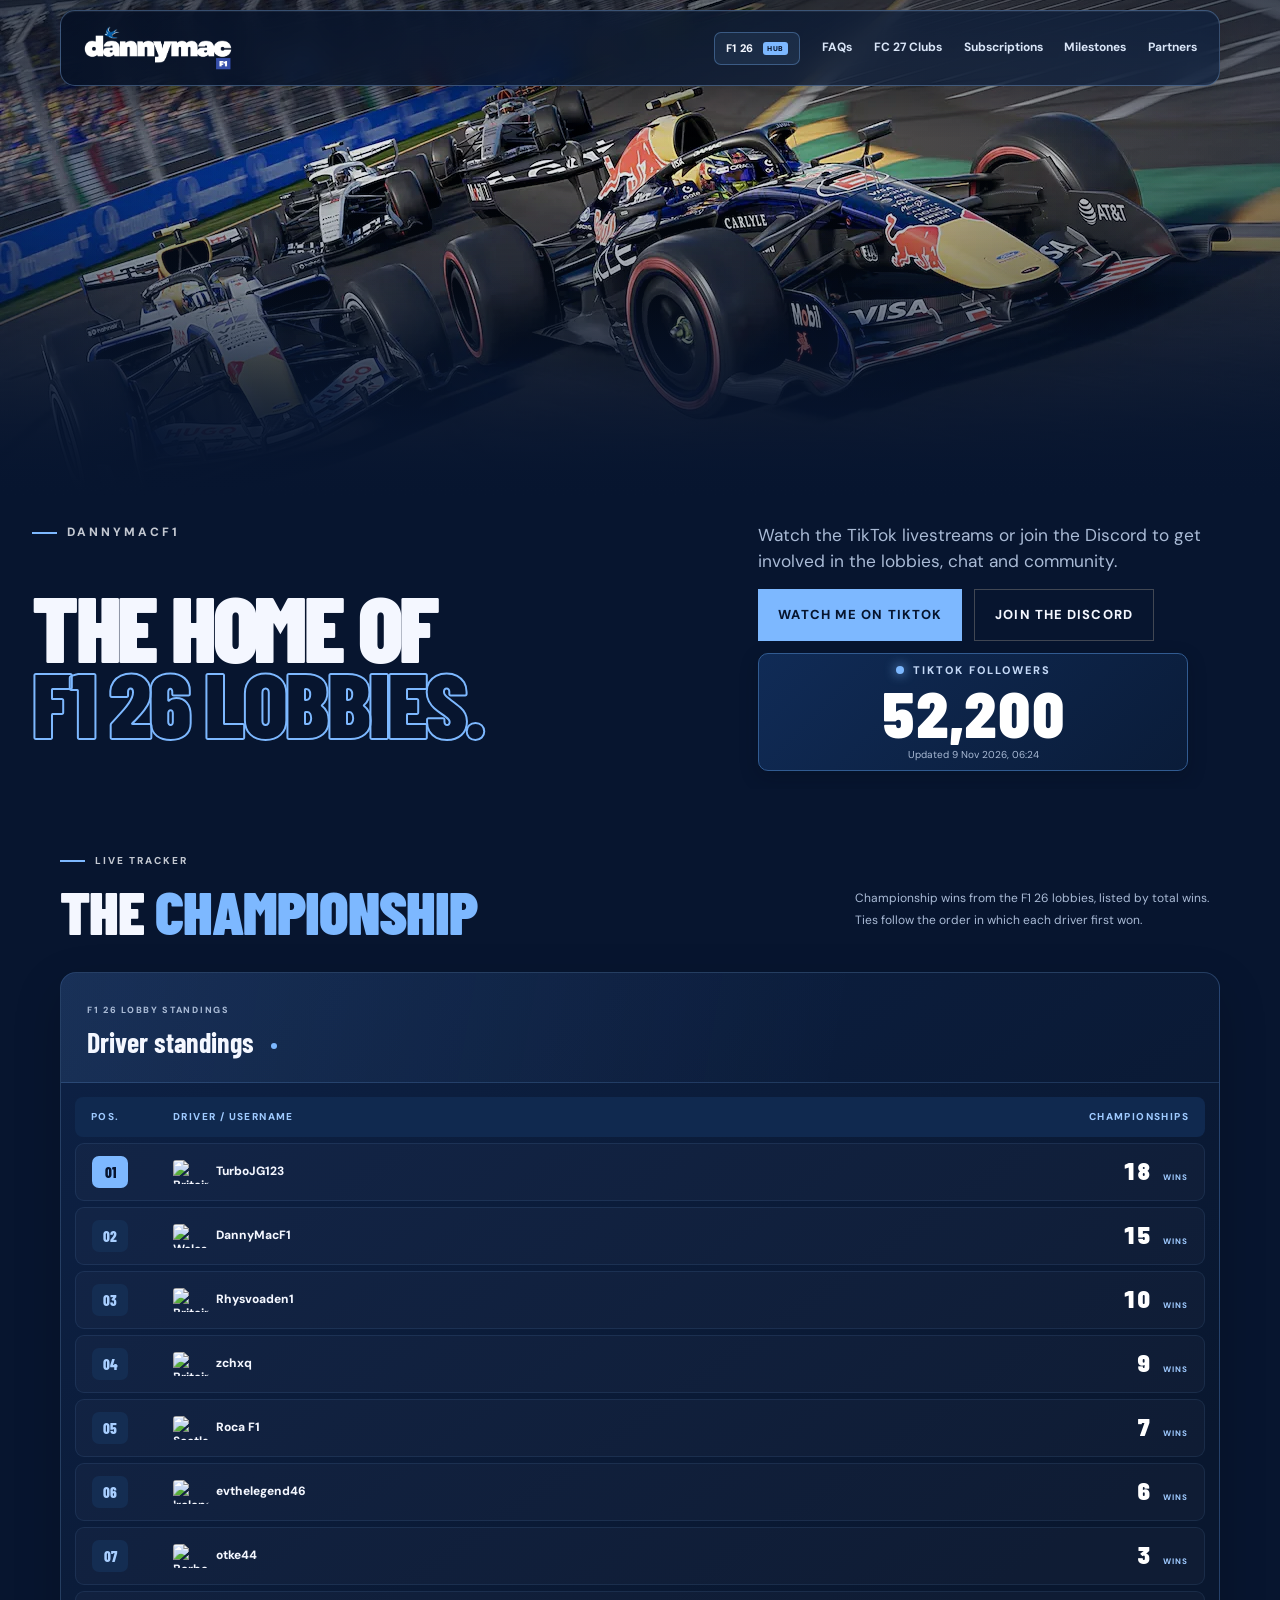
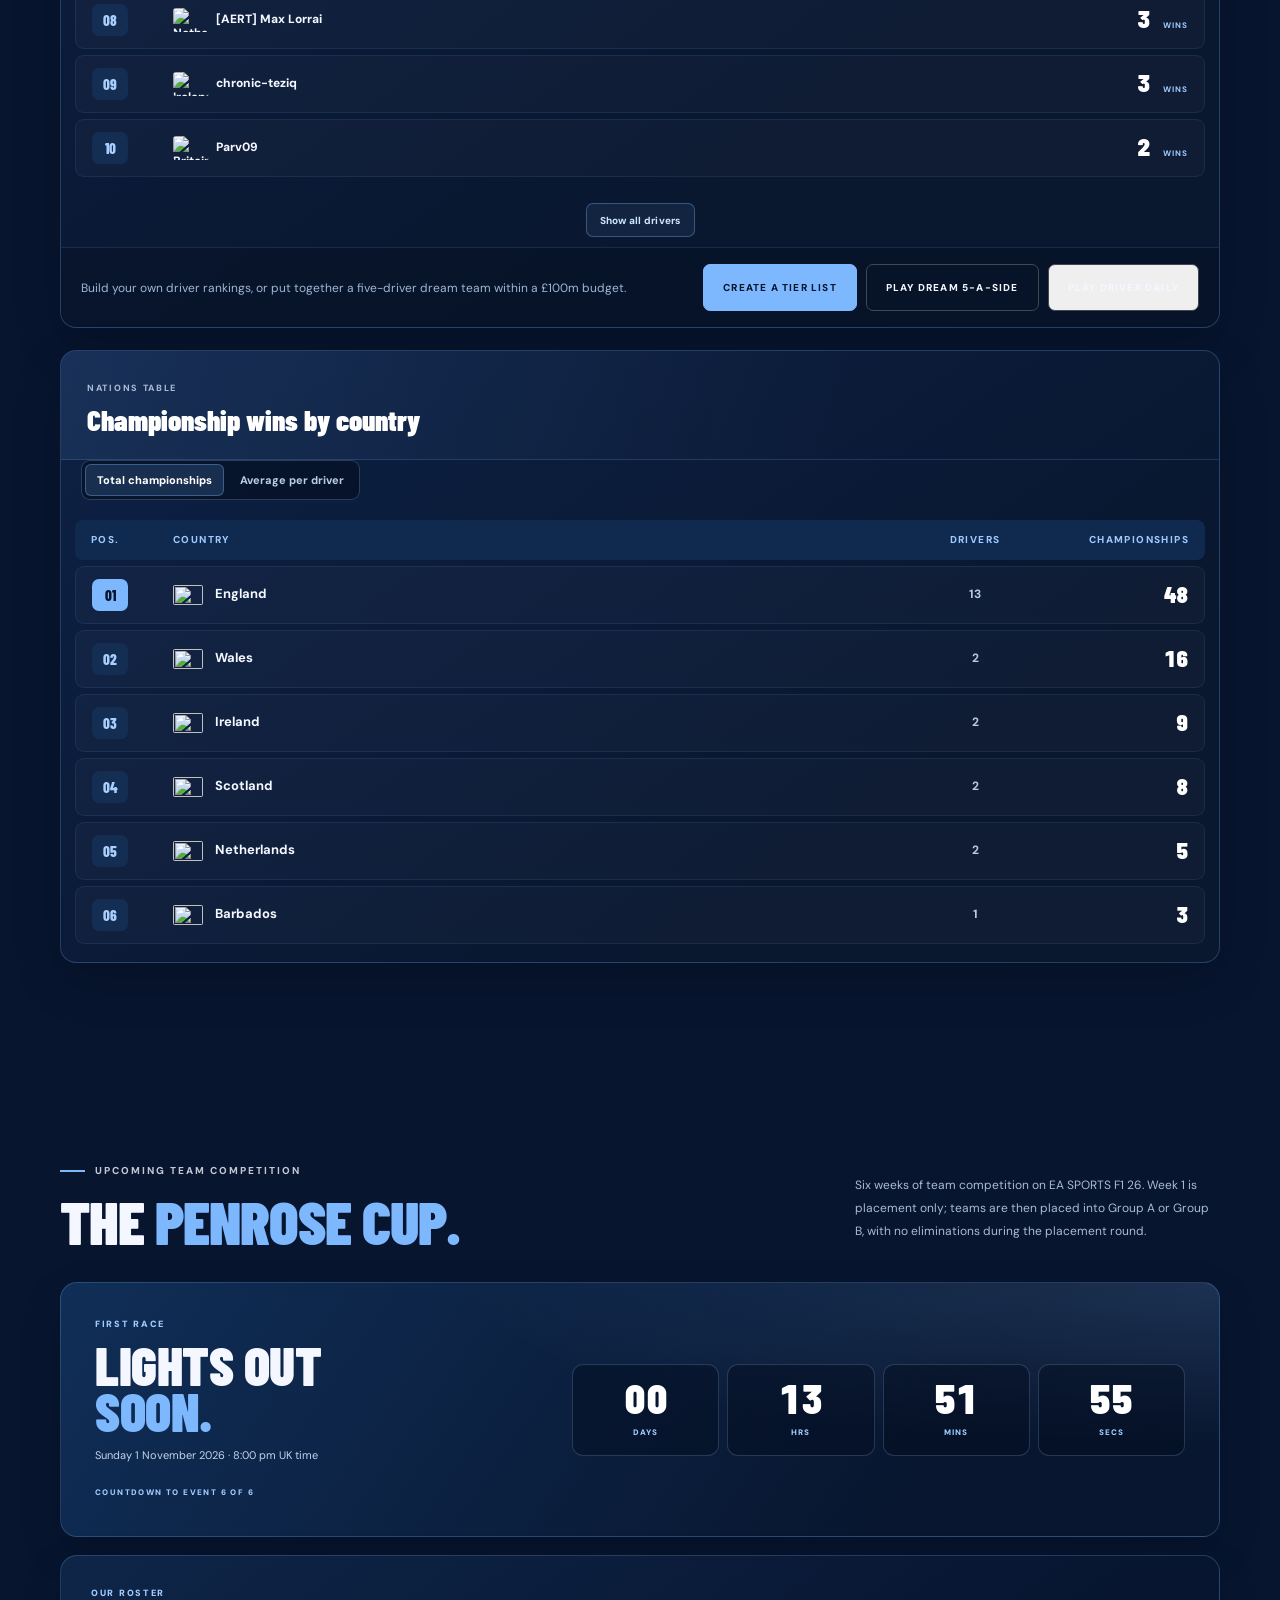
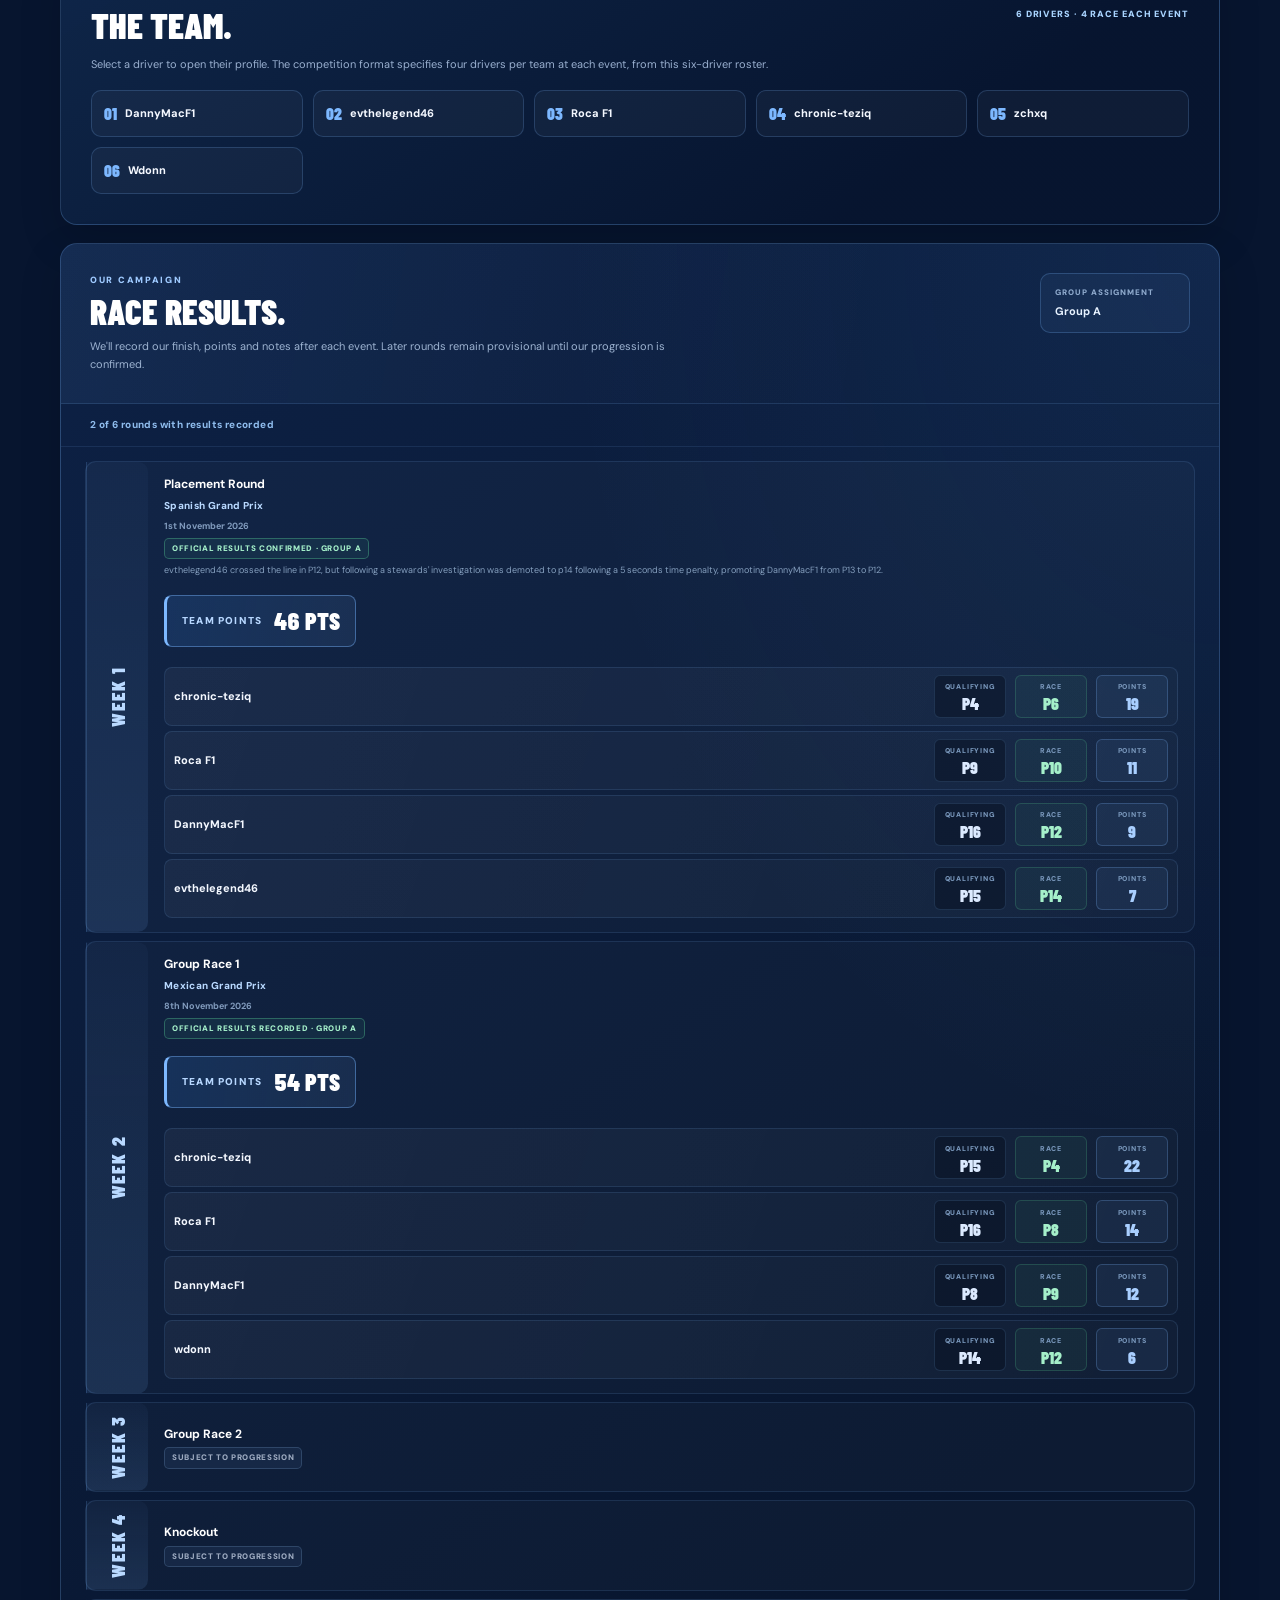
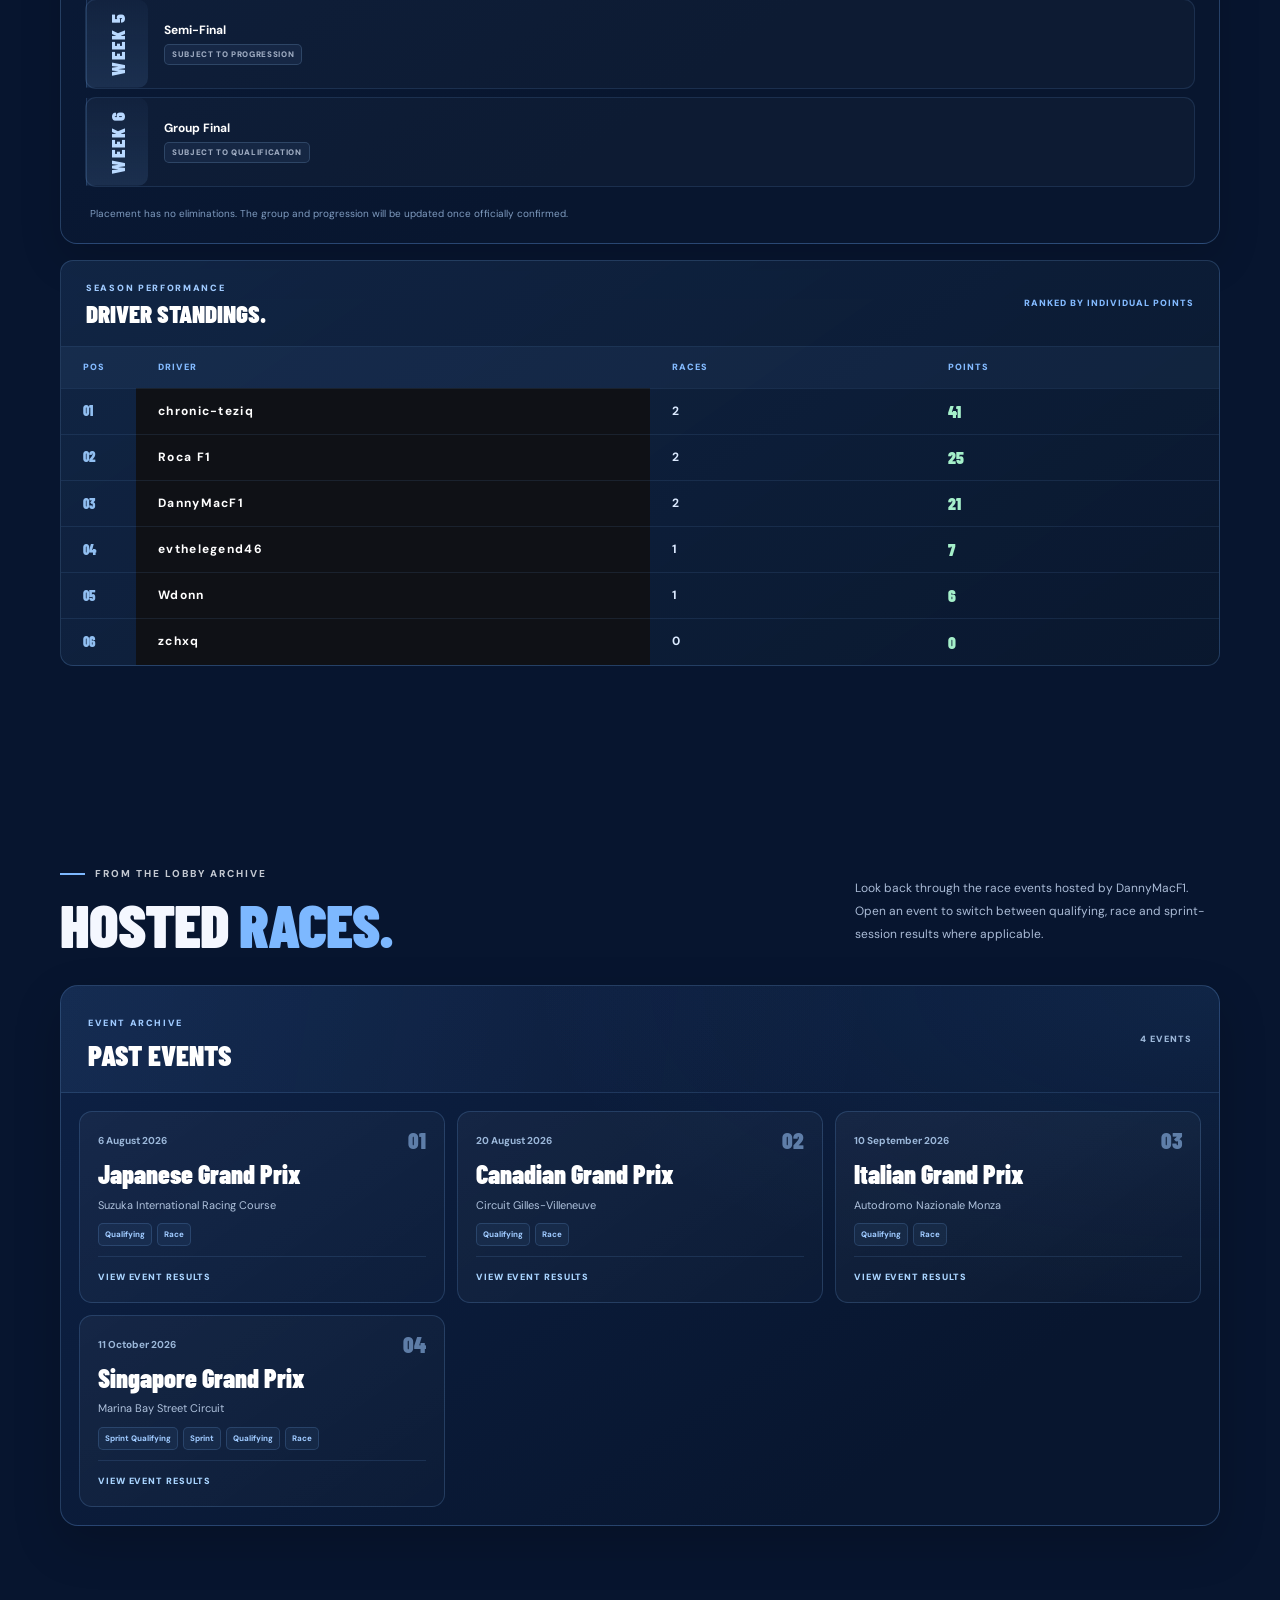
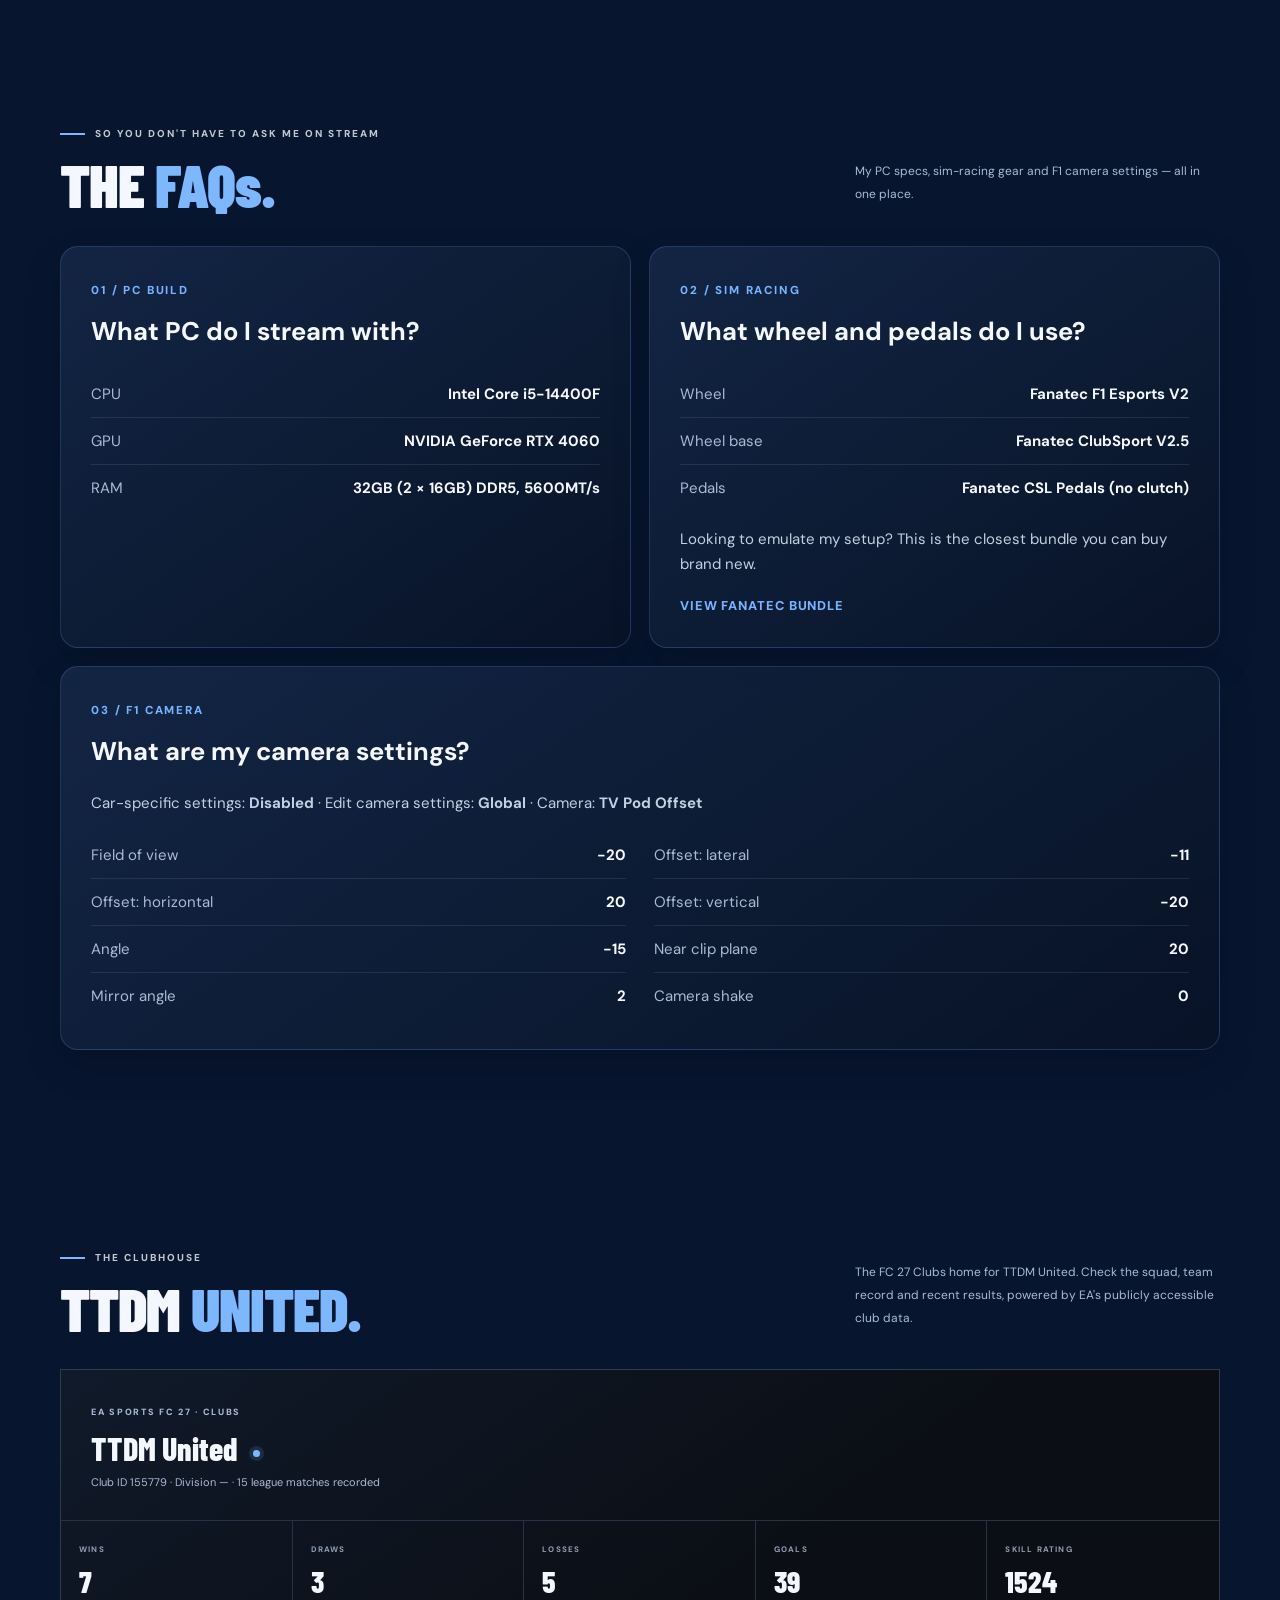
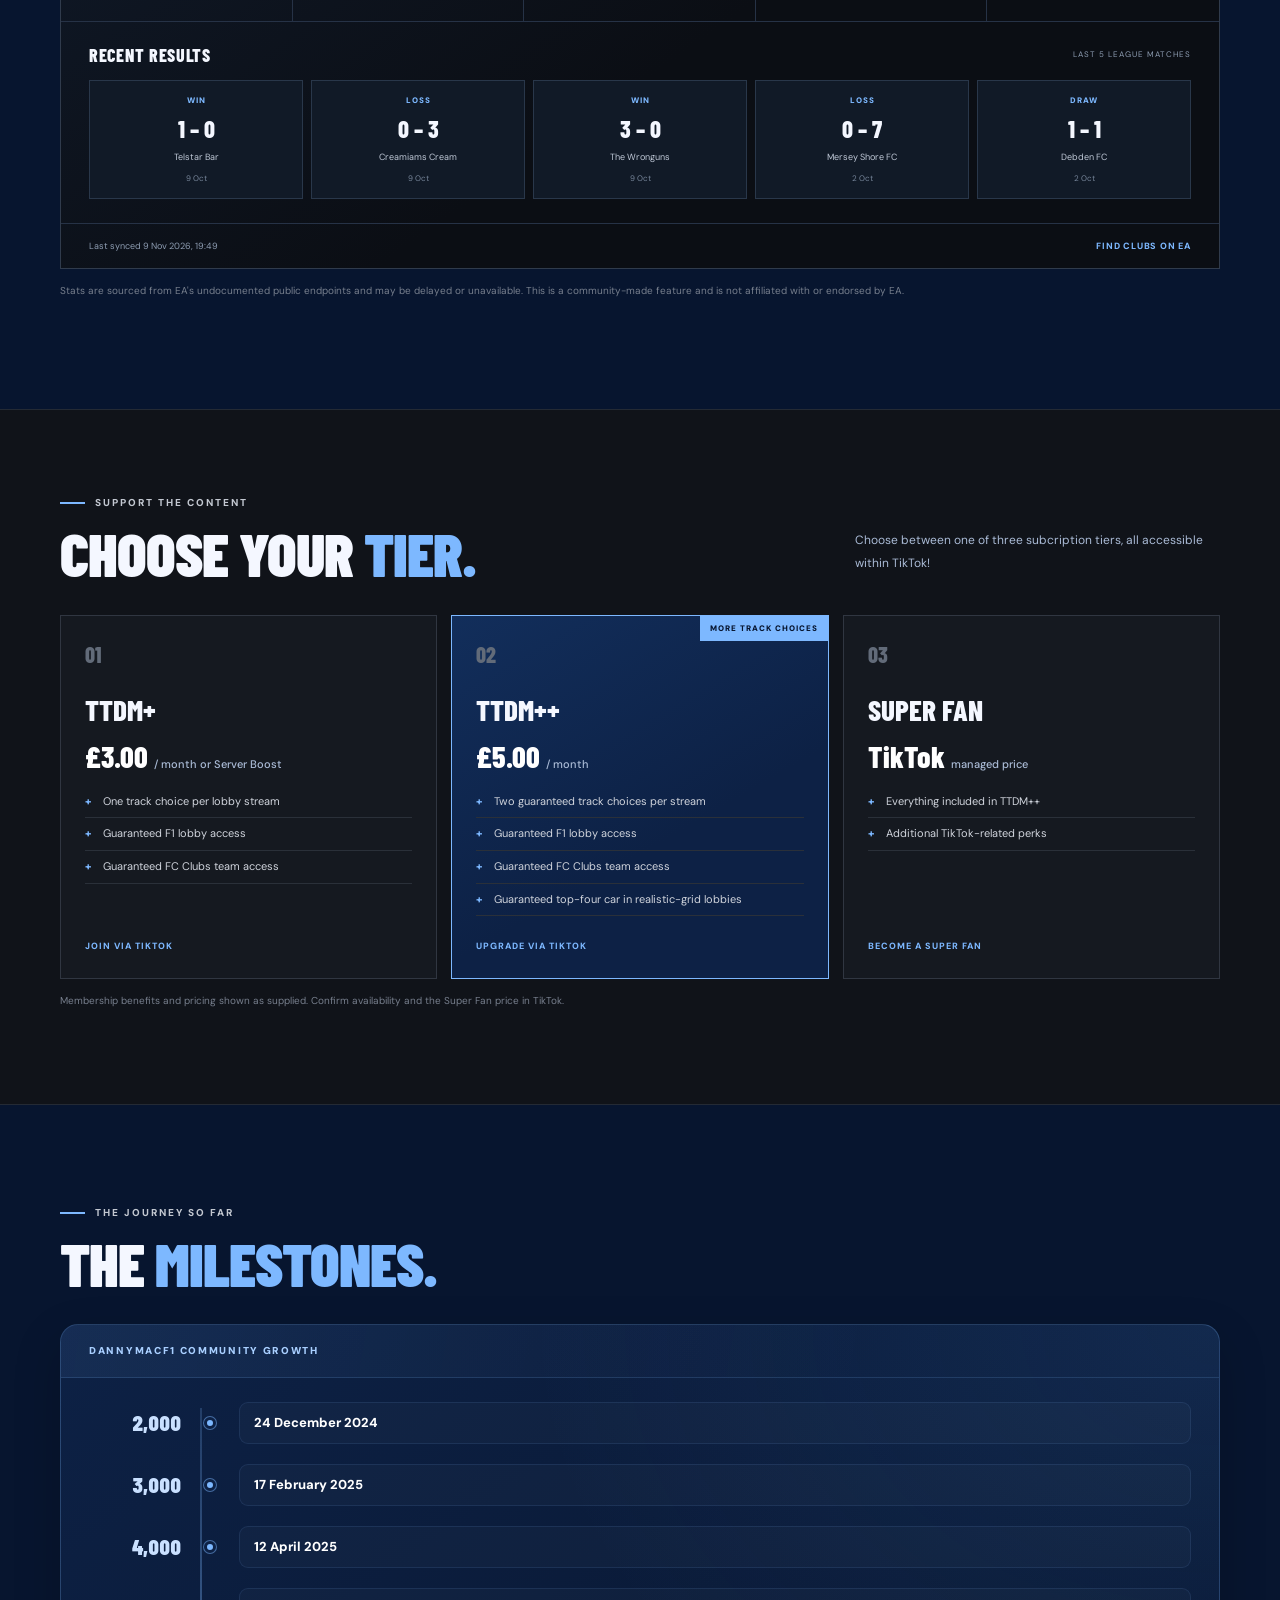
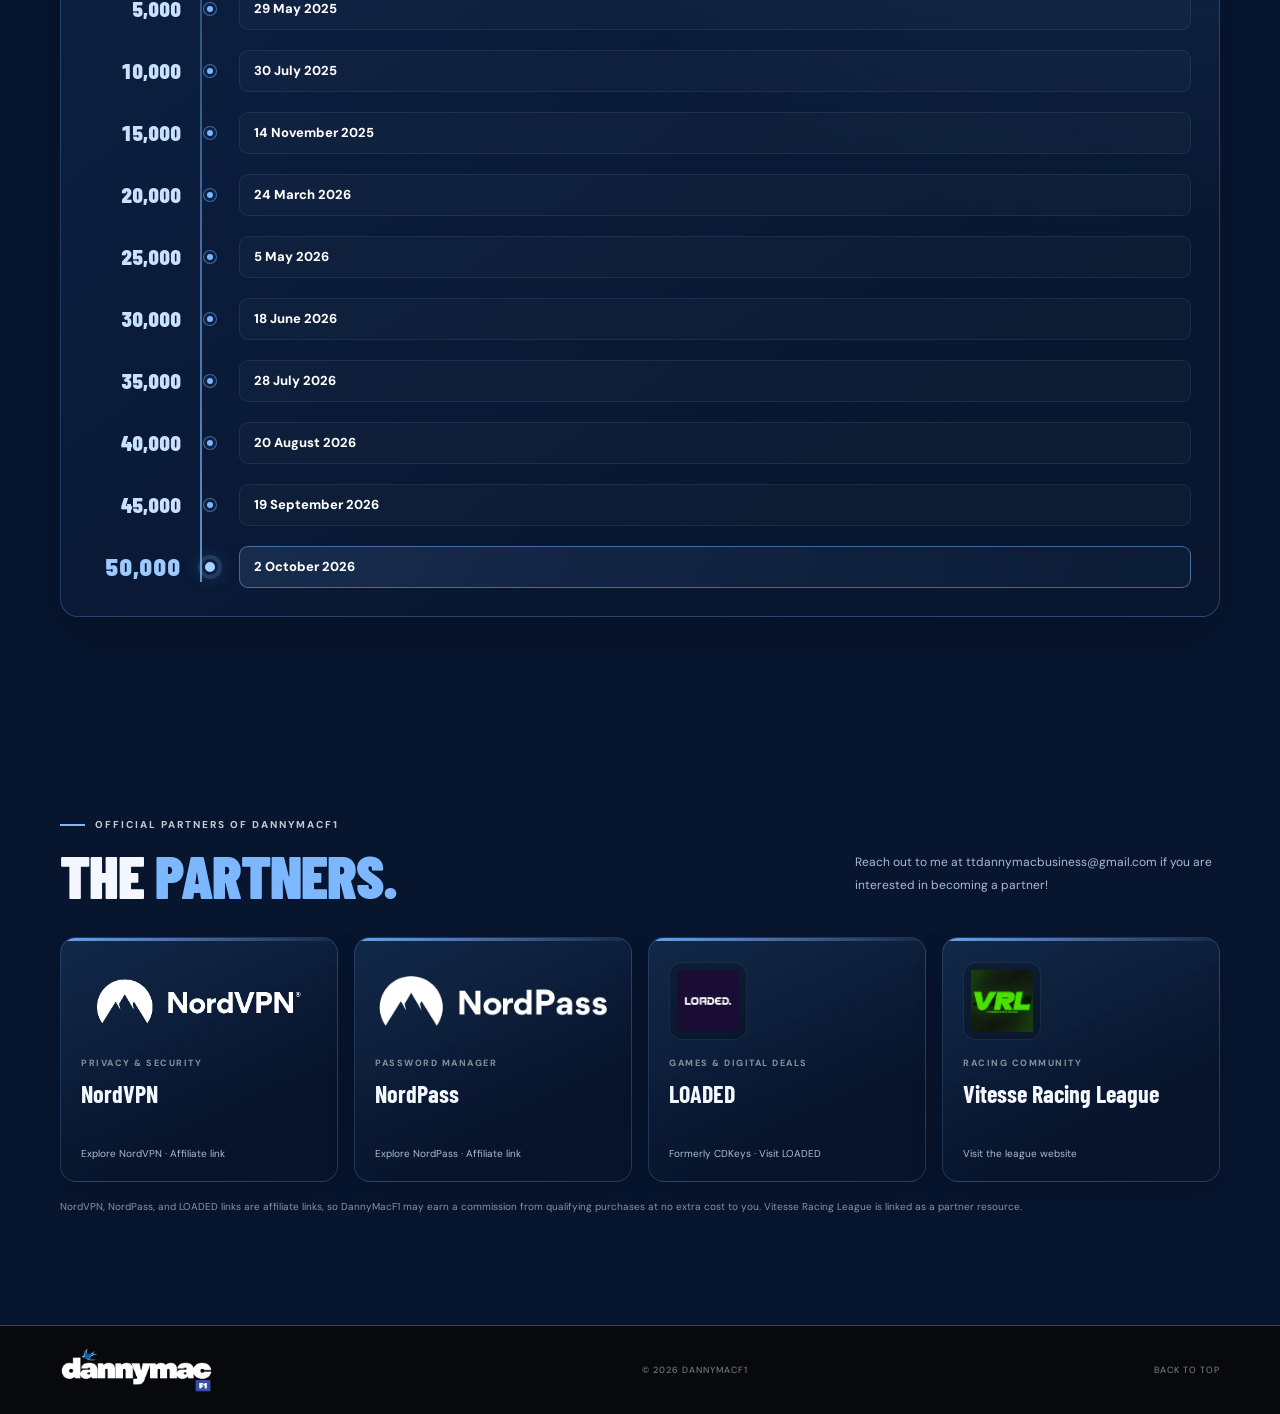
==== index.html @ 56c90d43 "Add Driver Daily idea credit" ====
<!DOCTYPE html>
<html lang="en-GB">
 <head>
  <meta charset="utf-8"/>
  <meta content="width=device-width,initial-scale=1" name="viewport"/>
  <meta content="#0b0c10" name="theme-color"/>
  <link rel="icon" href="/favicon.ico" sizes="any"/>
  <link rel="icon" type="image/png" sizes="32x32" href="/favicon-32x32.png"/>
  <link rel="icon" type="image/png" sizes="16x16" href="/favicon-16x16.png"/>
  <link rel="apple-touch-icon" sizes="180x180" href="/apple-touch-icon.png"/>
  <meta content="Join DannyMacF1 live on TikTok, meet the community, and climb the stream championship leaderboard." name="description"/>
  <title>
   DannyMacF1
  </title>
  <link href="https://fonts.googleapis.com" rel="preconnect"/>
  <link crossorigin="" href="https://fonts.gstatic.com" rel="preconnect"/>
  <link href="https://fonts.googleapis.com/css2?family=Barlow+Condensed:wght@500;600;700;800;900&amp;family=DM+Sans:wght@400;500;600;700&amp;display=swap" rel="stylesheet"/>
  <!-- Version the stylesheet to refresh its cache without a flash of unstyled content. -->
  <link href="styles.css?v=20261025-02" rel="stylesheet"/>
 </head>
 <body>
  <div class="live-banner" hidden="" id="liveBanner">
   <span class="live-banner-dot">
   </span>
   DANNYMACF1 IS LIVE —
   <a href="https://www.tiktok.com/@DannyMacF1" rel="noopener noreferrer" target="_blank">
    WATCH NOW 
   </a>
  </div>
  <header class="site-header wrap">
   <a aria-label="DannyMacF1 home" class="brand" href="#home">
    <img alt="DannyMacF1 logo" class="brand-logo-img" src="assets/dannymacf1-horizontal.png"/>
   </a>
   <button aria-label="Toggle navigation" class="menu-toggle" id="menuToggle">
    ☰
   </button>
   <nav id="nav">
    <div class="nav-dropdown" id="f126Dropdown">
     <button type="button" class="nav-dropdown-toggle" id="f126Toggle" aria-expanded="false" aria-controls="f126Menu">
      <span class="nav-dropdown-title">F1 26</span>
      <span class="nav-dropdown-tag">HUB</span>
     </button>
     <div class="nav-dropdown-menu" id="f126Menu" hidden>
      <div class="nav-dropdown-heading">
       <strong>F1 26 HUB</strong>
       <span>CHAMPIONSHIP &amp; EVENTS</span>
      </div>
      <a href="#championship">
       <span class="nav-dropdown-number">01</span>
       <span class="nav-dropdown-linkcopy"><strong>Lobby Leaderboard</strong><small>Championship standings</small></span>
      </a>
      <a href="#penrose-cup">
       <span class="nav-dropdown-number">02</span>
       <span class="nav-dropdown-linkcopy"><strong>Penrose Cup</strong><small>Tournament and results</small></span>
      </a>
      <a href="#hosted-races">
       <span class="nav-dropdown-number">03</span>
       <span class="nav-dropdown-linkcopy"><strong>Hosted Races</strong><small>Past event results</small></span>
      </a>
     </div>
    </div>
    <a href="#faqs">FAQs</a>
    <a href="#proclubs">FC 27 Clubs</a>
    <a href="#memberships">Subscriptions</a>
    <a href="#milestones">Milestones</a>
    <a href="#partners">Partners</a>
   </nav>  </header>
  <main id="home">
   <section class="hero wrap" id="home">
    <div class="hero-copy">
     <div class="eyebrow">
      <span class="eyebrow-line">
      </span>
      DANNYMACF1
     </div>
     <h1>
      THE HOME OF
      <br/>
      <span class="outline">
       F1 26 LOBBIES.
      </span>
     </h1>
     <p class="hero-text">
      Watch the TikTok livestreams or join the Discord to get involved in the lobbies, chat and community.
     </p>
     <div class="hero-actions">
      <a class="button button-primary" href="https://www.tiktok.com/@DannyMacF1" rel="noopener noreferrer" target="_blank">
       WATCH ME ON TIKTOK
      </a>
      <a class="button button-ghost" href="https://discord.gg/mh6A8KEMn7" rel="noopener noreferrer" target="_blank">
       JOIN THE DISCORD
      </a>
     </div>
     <a aria-label="View DannyMacF1 on TikTok" class="follower-card" href="https://www.tiktok.com/@DannyMacF1" rel="noopener noreferrer" target="_blank">
      <span class="follower-label">
       <span class="follower-live-dot">
       </span>
       TIKTOK FOLLOWERS
      </span>
      <strong id="followerCount">
       —
      </strong>
      <span class="follower-foot" id="followerUpdated">
       Follower count loading…
      </span>
     </a>
    </div>
    <div class="hero-art">
     <img alt="Formula racing cars battling on track" class="hero-logo" src="assets/f1-lobby-hero.png"/>
    </div>
   </section>
   <section class="section wrap" id="championship">
    <div class="section-head">
     <div>
      <div class="eyebrow">
       <span class="eyebrow-line">
       </span>
       LIVE TRACKER
      </div>
      <h2>
       THE
       <span class="accent">
        CHAMPIONSHIP
       </span>
      </h2>
     </div>
     <p class="section-intro">
      Championship wins from the F1 26 lobbies, listed by total wins. Ties follow the order in which each driver first won.
     </p>
    </div>
    <div class="leaderboard-panel">
     <div class="panel-top">
      <div>
       <span class="panel-kicker">
        F1 26 LOBBY STANDINGS
       </span>
       <h3>
        Driver standings
        <span class="live-dot">
        </span>
       </h3>
      </div>
     </div>
     <div class="table-wrap">
      <table>
       <thead>
        <tr>
         <th>POS.</th>
         <th>DRIVER / USERNAME</th>
         <th>CHAMPIONSHIPS</th>
        </tr>
       </thead>
       <tbody id="leaderboardRows"></tbody>
      </table>
     </div>
     <div class="leaderboard-expand-wrap" id="leaderboardExpandWrap" hidden>
      <button type="button" class="leaderboard-expand-button" id="leaderboardExpandToggle" aria-expanded="false">Show all drivers</button>
     </div>
      <div class="tier-list-launch-wrap championship-games-launch-wrap">
       <p>Build your own driver rankings, or put together a five-driver dream team within a £100m budget.</p>
       <div class="championship-game-launch-actions">
        <button type="button" class="button button-primary tier-list-launch" id="openTierListMaker">CREATE A TIER LIST</button>
        <button type="button" class="button button-ghost dream-five-launch" id="openDreamFive">PLAY DREAM 5-A-SIDE</button>
        <button type="button" class="button button-ghost driver-daily-launch" id="openDriverDaily">PLAY DRIVER DAILY</button>
       </div>
      </div>
    </div>
    <div class="leaderboard-panel country-standings-panel">
     <div class="panel-top">
      <div>
       <span class="panel-kicker">NATIONS TABLE</span>
       <h3>Championship wins by country</h3>
      </div>
     </div>
     <div class="country-standings-controls">
      <div class="country-standings-view-toggle" role="group" aria-label="Choose country standings metric">
       <button type="button" id="countryStandingsTotalToggle" class="is-active" aria-pressed="true">Total championships</button>
       <button type="button" id="countryStandingsAverageToggle" aria-pressed="false">Average per driver</button>
      </div>
     </div>
     <div class="table-wrap country-table-wrap">
      <table class="country-table">
       <thead>
        <tr>
         <th>POS.</th>
         <th>COUNTRY</th>
         <th>DRIVERS</th>
         <th id="countryStandingsValueHeader">CHAMPIONSHIPS</th>
        </tr>
       </thead>
       <tbody id="countryStandingsRows"></tbody>
      </table>
     </div>
    </div>
   </section>

   <!-- Penrose Cup event panel and five-driver roster. -->
   <section class="section wrap penrose-section" id="penrose-cup">
    <div class="section-head">
     <div>
      <div class="eyebrow"><span class="eyebrow-line"></span> UPCOMING TEAM COMPETITION</div>
      <h2>THE <span class="accent">PENROSE CUP.</span></h2>
     </div>
     <p class="section-intro">Six weeks of team competition on EA SPORTS F1 26. Week 1 is placement only; teams are then placed into Group A or Group B, with no eliminations during the placement round.</p>
    </div>

    <div class="penrose-countdown-panel">
     <div class="penrose-countdown-copy">
      <span class="penrose-kicker">FIRST RACE</span>
      <h3>LIGHTS OUT<br/><span>SOON.</span></h3>
      <p>Sunday 1 November 2026 · 8:00 pm UK time</p>
      <span class="penrose-countdown-status" id="penroseCountdownStatus">COUNTDOWN TO LIGHTS OUT</span>
     </div>
     <div class="penrose-countdown-clock" id="penroseCountdownClock" aria-label="Countdown to the first Penrose Cup race">
      <div class="penrose-time-unit"><strong>--</strong><span>DAYS</span></div>
      <div class="penrose-time-unit"><strong>--</strong><span>HRS</span></div>
      <div class="penrose-time-unit"><strong>--</strong><span>MINS</span></div>
      <div class="penrose-time-unit"><strong>--</strong><span>SECS</span></div>
     </div>
    </div>

    <div class="penrose-squad-panel">
     <div class="penrose-squad-heading">
      <div>
       <span class="penrose-kicker">OUR ROSTER</span>
       <h3>THE TEAM.</h3>
      </div>
      <span class="penrose-roster-count">6 DRIVERS · 4 RACE EACH EVENT</span>
     </div>
     <p class="penrose-roster-note">Select a driver to open their profile. The competition format specifies four drivers per team at each event, from this six-driver roster.</p>
     <div class="penrose-driver-grid">
      <button type="button" class="penrose-driver" data-driver="DannyMacF1">
       <span class="penrose-driver-number">01</span><span class="penrose-driver-name">DannyMacF1</span>
      </button>
      <button type="button" class="penrose-driver" data-driver="evthelegend46">
       <span class="penrose-driver-number">02</span><span class="penrose-driver-name">evthelegend46</span>
      </button>
      <button type="button" class="penrose-driver" data-driver="Roca F1">
       <span class="penrose-driver-number">03</span><span class="penrose-driver-name">Roca F1</span>
      </button>
      <button type="button" class="penrose-driver" data-driver="chronic-teziq">
       <span class="penrose-driver-number">04</span><span class="penrose-driver-name">chronic-teziq</span>
      </button>
      <button type="button" class="penrose-driver" data-driver="zchxq">
       <span class="penrose-driver-number">05</span><span class="penrose-driver-name">zchxq</span>
      </button>
      <button type="button" class="penrose-driver" data-driver="Wdonn">
       <span class="penrose-driver-number">06</span><span class="penrose-driver-name">Wdonn</span>
      </button>
     </div>
    </div>

    <div class="penrose-results-panel">
     <div class="penrose-results-header">
      <div>
       <span class="penrose-kicker">OUR CAMPAIGN</span>
       <h3>RACE RESULTS.</h3>
       <p>We'll record our finish, points and notes after each event. Later rounds remain provisional until our progression is confirmed.</p>
      </div>
      <div class="penrose-group-status">
       <span>GROUP ASSIGNMENT</span>
       <strong id="penroseGroupStatus">To be confirmed</strong>
      </div>
     </div>
     <div class="penrose-results-summary" id="penroseResultsSummary">No race results recorded yet.</div>
     <ol class="penrose-results-list" id="penroseResultsRounds" aria-live="polite">
      <li class="penrose-result-row penrose-result-next">
       <span class="penrose-result-week">WEEK 1</span>
       <div class="penrose-result-round"><strong>Placement Round</strong><span>Awaiting race result</span></div>
       <div class="penrose-result-stats"><span>FINISH <b>—</b></span><span>POINTS <b>—</b></span></div>
      </li>
     </ol>
     <p class="penrose-results-note">Placement has no eliminations. The group and progression will be updated once officially confirmed.</p>
    </div>

    <div class="penrose-standings-panel">
     <div class="penrose-standings-heading">
      <div>
       <span class="penrose-kicker">SEASON PERFORMANCE</span>
       <h3>DRIVER STANDINGS.</h3>
      </div>
      <span class="penrose-standings-caption">RANKED BY INDIVIDUAL POINTS</span>
     </div>
     <div class="penrose-standings-table-wrap">
      <table class="penrose-standings-table">
       <thead><tr><th scope="col">POS</th><th scope="col">DRIVER</th><th scope="col">RACES</th><th scope="col">POINTS</th></tr></thead>
       <tbody id="penroseDriverStandings">
        <tr><td colspan="4">Standings will appear when results are loaded.</td></tr>
       </tbody>
      </table>
     </div>
    </div>
   </section>

   <!-- Hosted F1 events archive. Event cards and results are loaded from hosted-events.json. -->
   <section class="section wrap hosted-events-section" id="hosted-races">
    <div class="section-head">
     <div>
      <div class="eyebrow"><span class="eyebrow-line"></span> FROM THE LOBBY ARCHIVE</div>
      <h2>HOSTED <span class="accent">RACES.</span></h2>
     </div>
     <p class="section-intro">Look back through the race events hosted by DannyMacF1. Open an event to switch between qualifying, race and sprint-session results where applicable.</p>
    </div>
    <div class="hosted-events-panel">
     <div class="hosted-events-panel-head">
      <div>
       <span class="hosted-events-kicker">EVENT ARCHIVE</span>
       <h3>PAST EVENTS</h3>
      </div>
      <span class="hosted-events-count" id="hostedEventsCount">Loading events…</span>
     </div>
     <div class="hosted-events-grid" id="hostedEventsGrid" aria-live="polite">
      <div class="hosted-events-empty">Loading hosted race events…</div>
     </div>
    </div>
   </section>

   <!-- FAQs: PC hardware, sim-racing equipment and in-game camera settings. -->
   <section class="section wrap faq-section" id="faqs">
    <div class="section-head">
     <div>
      <div class="eyebrow">
       <span class="eyebrow-line"></span>
       SO YOU DON'T HAVE TO ASK ME ON STREAM
      </div>
      <h2>THE <span class="accent">FAQs.</span></h2>
     </div>
     <p class="section-intro">My PC specs, sim-racing gear and F1 camera settings — all in one place.</p>
    </div>

    <div class="faq-grid">
     <article class="faq-card">
      <span class="faq-number">01 / PC BUILD</span>
      <h3>What PC do I stream with?</h3>
      <dl class="spec-list">
       <div><dt>CPU</dt><dd>Intel Core i5-14400F</dd></div>
       <div><dt>GPU</dt><dd>NVIDIA GeForce RTX 4060</dd></div>
       <div><dt>RAM</dt><dd>32GB (2 × 16GB) DDR5, 5600MT/s</dd></div>
      </dl>
     </article>

     <article class="faq-card">
      <span class="faq-number">02 / SIM RACING</span>
      <h3>What wheel and pedals do I use?</h3>
      <dl class="spec-list">
       <div><dt>Wheel</dt><dd>Fanatec F1 Esports V2</dd></div>
       <div><dt>Wheel base</dt><dd>Fanatec ClubSport V2.5</dd></div>
       <div><dt>Pedals</dt><dd>Fanatec CSL Pedals (no clutch)</dd></div>
      </dl>
      <p class="faq-note">Looking to emulate my setup? This is the closest bundle you can buy brand new.</p>
      <a class="faq-link" href="https://www.fanatec.com/eu/en/p/sim-racing-bundles/r2r_csl_dd_qr2_f1e_5nm_eu/csl-dd-qr2-ready2race-f1-esports-bundle-eu" target="_blank" rel="noopener noreferrer">VIEW FANATEC BUNDLE </a>
     </article>

     <article class="faq-card faq-card-wide">
      <span class="faq-number">03 / F1 CAMERA</span>
      <h3>What are my camera settings?</h3>
      <p class="faq-note">Car-specific settings: <strong>Disabled</strong> · Edit camera settings: <strong>Global</strong> · Camera: <strong>TV Pod Offset</strong></p>
      <dl class="camera-settings">
       <div><dt>Field of view</dt><dd>-20</dd></div>
       <div><dt>Offset: lateral</dt><dd>-11</dd></div>
       <div><dt>Offset: horizontal</dt><dd>20</dd></div>
       <div><dt>Offset: vertical</dt><dd>-20</dd></div>
       <div><dt>Angle</dt><dd>-15</dd></div>
       <div><dt>Near clip plane</dt><dd>20</dd></div>
       <div><dt>Mirror angle</dt><dd>2</dd></div>
       <div><dt>Camera shake</dt><dd>0</dd></div>
      </dl>
     </article>
    </div>
   </section>

   <section class="section wrap" id="proclubs">
    <div class="section-head">
     <div>
      <div class="eyebrow">
       <span class="eyebrow-line">
       </span>
       THE CLUBHOUSE
      </div>
      <h2>
       TTDM
       <span class="accent">
        UNITED.
       </span>
      </h2>
     </div>
     <p class="section-intro">
      The FC 27 Clubs home for TTDM United. Check the squad, team record and recent results, powered by EA's publicly accessible club data.
     </p>
    </div>
    <div class="proclubs-panel">
     <div class="proclubs-top">
      <div>
       <span class="panel-kicker">
        EA SPORTS FC 27 · CLUBS
       </span>
       <h3 id="clubStatusTitle">
        TTDM United
        <span class="club-status-dot">
        </span>
       </h3>
       <p id="clubStatusMessage">
        Club statistics will appear here once the data sync is enabled.
       </p>
      </div>
     </div>
     <div class="club-stats" id="clubStats">
      <div class="club-stat">
       <span>
        WINS
       </span>
       <strong>
        —
       </strong>
      </div>
      <div class="club-stat">
       <span>
        DRAWS
       </span>
       <strong>
        —
       </strong>
      </div>
      <div class="club-stat">
       <span>
        LOSSES
       </span>
       <strong>
        —
       </strong>
      </div>
      <div class="club-stat">
       <span>
        GOALS
       </span>
       <strong>
        —
       </strong>
      </div>
      <div class="club-stat">
       <span>
        SKILL RATING
       </span>
       <strong>
        —
       </strong>
      </div>
     </div>
     <div class="club-subhead">
      <h4>
       RECENT RESULTS
      </h4>
      <span>
       LAST 5 LEAGUE MATCHES
      </span>
     </div>
     <div class="recent-results" id="recentResults">
      <p class="club-empty">
       Recent match results will appear here after the first successful sync.
      </p>
     </div>
     <div class="club-foot">
      <span id="clubUpdated">
       Data sync not yet run
      </span>
      <a href="https://www.ea.com/games/ea-sports-fc/clubs/rankings" rel="noopener noreferrer" target="_blank">
       FIND CLUBS ON EA 
      </a>
     </div>
    </div>
    <p class="fine-print">
     Stats are sourced from EA's undocumented public endpoints and may be delayed or unavailable. This is a community-made feature and is not affiliated with or endorsed by EA.
    </p>
   </section>

   <section class="membership-section" id="memberships">
    <div class="wrap membership-inner">
     <div class="section-head">
      <div>
       <div class="eyebrow">
        <span class="eyebrow-line">
        </span>
        SUPPORT THE CONTENT
       </div>
       <h2>
        CHOOSE YOUR
        <span class="accent">
         TIER.
        </span>
       </h2>
      </div>
      <p class="section-intro">
       Choose between one of three subcription tiers, all accessible within TikTok!
      </p>
     </div>
     <div class="tier-grid">
      <article class="tier-card">
       <div class="tier-top">
        <span class="tier-number">
         01
        </span>
       </div>
       <h3>
        TTDM+
       </h3>
       <div class="tier-price">
        £3.00
        <span>
         / month or Server Boost
        </span>
       </div>
       <ul>
        <li>
         One track choice per lobby stream
        </li>
        <li>
         Guaranteed F1 lobby access
        </li>
        <li>
         Guaranteed FC Clubs team access
        </li>
       </ul>
       <a class="tier-link" href="https://www.tiktok.com/@DannyMacF1" rel="noopener" target="_blank">
        JOIN VIA TIKTOK
       </a>
      </article>
      <article class="tier-card tier-featured">
       <div class="featured-flag">
        MORE TRACK CHOICES
       </div>
       <div class="tier-top">
        <span class="tier-number">
         02
        </span>
       </div>
       <h3>
        TTDM++
       </h3>
       <div class="tier-price">
        £5.00
        <span>
         / month
        </span>
       </div>
       <ul>
        <li>
         Two guaranteed track choices per stream
        </li>
        <li>
         Guaranteed F1 lobby access
        </li>
        <li>
         Guaranteed FC Clubs team access
        </li>
        <li>
         Guaranteed top-four car in realistic-grid lobbies
        </li>
       </ul>
       <a class="tier-link" href="https://www.tiktok.com/@DannyMacF1" rel="noopener" target="_blank">
        UPGRADE VIA TIKTOK 
       </a>
      </article>
      <article class="tier-card">
       <div class="tier-top">
        <span class="tier-number">
         03
        </span>
       </div>
       <h3>
        SUPER FAN
       </h3>
       <div class="tier-price">
        TikTok
        <span>
         managed price
        </span>
       </div>
       <ul>
        <li>
         Everything included in TTDM++
        </li>
        <li>
         Additional TikTok-related perks
        </li>
       </ul>
       <a class="tier-link" href="https://www.tiktok.com/@DannyMacF1" rel="noopener" target="_blank">
        BECOME A SUPER FAN 
       </a>
      </article>
     </div>
     <p class="fine-print">
      Membership benefits and pricing shown as supplied. Confirm availability and the Super Fan price in TikTok.
     </p>
    </div>
   </section>
   <!-- Follower milestones: chronological timeline of community growth. -->
   <section class="section wrap milestone-section" id="milestones">
    <div class="section-head">
     <div>
      <div class="eyebrow">
       <span class="eyebrow-line"></span>
       THE JOURNEY SO FAR
      </div>
      <h2>THE <span class="accent">MILESTONES.</span></h2>
     </div>
    </div>
    <div class="milestone-panel">
     <div class="milestone-panel-head">
      <span class="milestone-panel-kicker">DANNYMACF1 COMMUNITY GROWTH</span>
     </div>
     <ol class="milestone-timeline">
      <li>
       <span class="milestone-count">2,000</span>
       <span class="milestone-marker" aria-hidden="true"></span>
       <div class="milestone-copy"><time datetime="2024-12-24">24 December 2024</time></div>
      </li>
      <li>
       <span class="milestone-count">3,000</span>
       <span class="milestone-marker" aria-hidden="true"></span>
       <div class="milestone-copy"><time datetime="2025-02-17">17 February 2025</time></div>
      </li>
      <li>
       <span class="milestone-count">4,000</span>
       <span class="milestone-marker" aria-hidden="true"></span>
       <div class="milestone-copy"><time datetime="2025-04-12">12 April 2025</time></div>
      </li>
      <li>
       <span class="milestone-count">5,000</span>
       <span class="milestone-marker" aria-hidden="true"></span>
       <div class="milestone-copy"><time datetime="2025-05-29">29 May 2025</time></div>
      </li>
      <li>
       <span class="milestone-count">10,000</span>
       <span class="milestone-marker" aria-hidden="true"></span>
       <div class="milestone-copy"><time datetime="2025-07-30">30 July 2025</time></div>
      </li>
      <li>
       <span class="milestone-count">15,000</span>
       <span class="milestone-marker" aria-hidden="true"></span>
       <div class="milestone-copy"><time datetime="2025-11-14">14 November 2025</time></div>
      </li>
      <li>
       <span class="milestone-count">20,000</span>
       <span class="milestone-marker" aria-hidden="true"></span>
       <div class="milestone-copy"><time datetime="2026-03-24">24 March 2026</time></div>
      </li>
      <li>
       <span class="milestone-count">25,000</span>
       <span class="milestone-marker" aria-hidden="true"></span>
       <div class="milestone-copy"><time datetime="2026-05-05">5 May 2026</time></div>
      </li>
      <li>
       <span class="milestone-count">30,000</span>
       <span class="milestone-marker" aria-hidden="true"></span>
       <div class="milestone-copy"><time datetime="2026-06-18">18 June 2026</time></div>
      </li>
      <li>
       <span class="milestone-count">35,000</span>
       <span class="milestone-marker" aria-hidden="true"></span>
       <div class="milestone-copy"><time datetime="2026-07-28">28 July 2026</time></div>
      </li>
      <li>
       <span class="milestone-count">40,000</span>
       <span class="milestone-marker" aria-hidden="true"></span>
       <div class="milestone-copy"><time datetime="2026-08-20">20 August 2026</time></div>
      </li>
      <li>
       <span class="milestone-count">45,000</span>
       <span class="milestone-marker" aria-hidden="true"></span>
       <div class="milestone-copy"><time datetime="2026-09-19">19 September 2026</time></div>
      </li>
      <li class="milestone-latest">
       <span class="milestone-count">50,000</span>
       <span class="milestone-marker" aria-hidden="true"></span>
       <div class="milestone-copy"><time datetime="2026-10-02">2 October 2026</time></div>
      </li>
     </ol>
    </div>
   </section>

   <section class="section wrap" id="partners">
    <div class="section-head">
     <div>
      <div class="eyebrow">
       <span class="eyebrow-line">
       </span>
       OFFICIAL PARTNERS OF DANNYMACF1
      </div>
      <h2>
       THE
       <span class="accent">
        PARTNERS.
       </span>
      </h2>
     </div>
     <p class="section-intro">
      Reach out to me at ttdannymacbusiness@gmail.com if you are interested in becoming a partner!
     </p>
    </div>
    <div class="partner-grid">
     <!-- NordVPN: affiliate partner (listed first) -->
     <a class="partner-card" href="https://go.nordvpn.net/aff_c?offer_id=612&amp;aff_id=133853&amp;url_id=14830" rel="sponsored noopener noreferrer" target="_blank">
      <span class="partner-icon" aria-hidden="true"></span>
      <span class="partner-logo-stage partner-logo-stage-wide">
       <img class="partner-logo partner-logo-nordvpn" src="assets/partner-nordvpn.png" alt="NordVPN logo"/>
      </span>
      <span class="partner-label">PRIVACY &amp; SECURITY</span>
      <strong>NordVPN</strong>
      <small>Explore NordVPN · Affiliate link</small>
     </a>
     <!-- NordPass: affiliate partner -->
     <a class="partner-card" href="https://go.nordpass.io/aff_c?offer_id=488&amp;aff_id=133853&amp;url_id=9356" rel="sponsored noopener noreferrer" target="_blank">
      <span class="partner-icon" aria-hidden="true"></span>
      <span class="partner-logo-stage partner-logo-stage-wide">
       <img class="partner-logo partner-logo-nordpass" src="assets/partner-nordpass.png" alt="NordPass logo"/>
      </span>
      <span class="partner-label">PASSWORD MANAGER</span>
      <strong>NordPass</strong>
      <small>Explore NordPass · Affiliate link</small>
     </a>
     <!-- LOADED: formerly CDKeys -->
     <a class="partner-card" href="https://www.loaded.com/" rel="noopener noreferrer" target="_blank">
      <span class="partner-icon" aria-hidden="true"></span>
      <span class="partner-logo-stage partner-logo-stage-icon">
       <img class="partner-logo partner-logo-loaded" src="assets/partner-loaded.png" alt="LOADED logo"/>
      </span>
      <span class="partner-label">GAMES &amp; DIGITAL DEALS</span>
      <strong>LOADED</strong>
      <small>Formerly CDKeys · Visit LOADED</small>
     </a>
     <!-- Vitesse Racing League -->
     <a class="partner-card" href="https://vitesseracingleague.co.uk/" rel="noopener noreferrer" target="_blank">
      <span class="partner-icon" aria-hidden="true"></span>
      <span class="partner-logo-stage partner-logo-stage-icon">
       <img class="partner-logo partner-logo-vitesse" src="assets/partner-vitesse.png" alt="Vitesse Racing League logo"/>
      </span>
      <span class="partner-label">RACING COMMUNITY</span>
      <strong>Vitesse Racing League</strong>
      <small>Visit the league website</small>
     </a>
    </div>
    <p class="affiliate-note">
     NordVPN, NordPass, and LOADED links are affiliate links, so DannyMacF1 may earn a commission from qualifying purchases at no extra cost to you. Vitesse Racing League is linked as a partner resource.
    </p>
   </section>
  </main>
  <footer class="footer">
   <div class="wrap footer-inner">
    <a class="brand" href="#home">
     <img alt="DannyMacF1 logo" class="brand-logo-img" src="assets/dannymacf1-horizontal.png"/>
    </a>
    <span>
     ©
     <span id="year">
     </span>
     DANNYMACF1
    </span>
    <a href="#home">
     BACK TO TOP
    </a>
   </div>
  </footer>
  <!-- Hosted race results modal. -->
  <div class="hosted-event-modal" id="hostedEventModal" hidden>
   <section class="hosted-event-dialog" role="dialog" aria-modal="true" aria-labelledby="hostedEventModalTitle">
    <button class="hosted-event-close" id="hostedEventClose" type="button" aria-label="Close event results">×</button>
    <div class="hosted-event-modal-kicker">DANNYMACF1 · HOSTED EVENT</div>
    <h2 id="hostedEventModalTitle">Race event</h2>
    <p class="hosted-event-modal-meta" id="hostedEventModalMeta"></p>
    <div class="hosted-event-tabs" id="hostedEventTabs" role="tablist" aria-label="Event sessions"></div>
    <div class="hosted-event-results" id="hostedEventResults" role="region" aria-live="polite"></div>
   </section>
  </div>
  <!-- Driver profile overlay: uses nationality flag/initials, never an invented portrait. -->
  <div class="driver-profile-modal" id="driverProfileModal" hidden>
   <section class="driver-profile-card" role="dialog" aria-modal="true" aria-labelledby="profileName">
    <button class="driver-profile-close" id="driverProfileClose" type="button" aria-label="Close driver profile">×</button>
    <div class="driver-profile-topline">DANNYMACF1 CHAMPIONSHIP · DRIVER PROFILE</div>
    <div class="driver-profile-identity">
     <div class="driver-profile-flag" id="profileFlag" aria-hidden="true"></div>
     <div class="driver-profile-heading">
      <p id="profileCountry">Nationality not added</p>
      <div class="driver-profile-name-row">
       <h2 id="profileName">Driver name</h2>
       <span class="driver-number-badge" id="profileDriverNumber" hidden></span>
      </div>
      <span class="driver-profile-role-badge" id="profileRoleBadge" hidden></span>
      <span class="driver-profile-role-badge is-partner-owner" id="profilePartnerBadge" hidden>OFFICIAL PARTNER - VITESSE RACING LEAGUE</span>
     </div>
    </div>
    <div class="driver-profile-trophy">
     <div class="driver-profile-trophy-count">
      <strong id="profileChampionshipCount">0</strong>
      <span id="profileChampionshipLabel">CHAMPIONSHIP WINS</span>
     </div>
    </div>
    <div class="driver-profile-penrose" id="profilePenroseCup" hidden>
     <span class="driver-profile-penrose-kicker">PENROSE CUP</span>
     <strong>REGISTERED TEAM DRIVER</strong>
     <span>Part of the DannyMacF1 Penrose Cup roster</span>
    </div>
    <div class="driver-profile-details">
     <div class="driver-profile-detail"><span>GAMING PLATFORM</span><strong id="profilePlatform">Not added yet</strong></div>
     <div class="driver-profile-detail"><span>FAVOURITE F1 TEAM</span><strong id="profileF1Team">Not added yet</strong></div>
     <div class="driver-profile-detail"><span>FAVOURITE F1 DRIVER</span><strong id="profileF1Driver">Not added yet</strong></div>
     <div class="driver-profile-detail"><span>FAVOURITE FOOTBALL TEAM</span><strong id="profileFootballTeam">Not added yet</strong></div>
    </div>
    <p class="driver-profile-note">Profile details will be added when the driver provides them.</p>
   </section>
  </div>
  <!-- Country profile overlay: totals and driver breakdown for each nation. -->
  <div class="country-profile-modal" id="countryProfileModal" hidden>
   <section class="country-profile-card" role="dialog" aria-modal="true" aria-labelledby="countryProfileName">
    <button class="driver-profile-close" id="countryProfileClose" type="button" aria-label="Close country profile">×</button>
    <div class="driver-profile-topline">DANNYMACF1 CHAMPIONSHIP · COUNTRY PROFILE</div>
    <div class="driver-profile-identity country-profile-identity">
     <div class="driver-profile-flag" id="countryProfileFlag" aria-hidden="true"></div>
     <div class="driver-profile-heading">
      <p id="countryProfileMeta">REGISTERED DRIVERS</p>
      <h2 id="countryProfileName">Country</h2>
     </div>
    </div>
    <div class="driver-profile-trophy country-profile-trophy">
     <div class="driver-profile-trophy-count country-profile-metric">
      <strong id="countryProfileWinCount">0</strong>
      <span id="countryProfileWinLabel">TOTAL CHAMPIONSHIPS</span>
     </div>
     <div class="driver-profile-trophy-count country-profile-metric">
      <strong id="countryProfileAverageCount">0.00</strong>
      <span>AVERAGE CHAMPIONSHIPS PER DRIVER</span>
     </div>
    </div>
    <div class="country-profile-breakdown">
     <div class="country-profile-breakdown-head">
      <div>
       <span class="country-profile-kicker">NATION BREAKDOWN</span>
       <h3>DRIVER WINS</h3>
      </div>
      <div class="country-profile-view-toggle" role="group" aria-label="Choose driver breakdown view">
       <button type="button" id="countryProfileListToggle" class="is-active" aria-pressed="true">List</button>
       <button type="button" id="countryProfileChartToggle" aria-pressed="false">Pie chart</button>
      </div>
     </div>
     <div id="countryProfileListView" class="country-profile-list-view">
      <div id="countryProfileDriverList" class="country-profile-driver-list"></div>
     </div>
     <div id="countryProfileChartView" class="country-profile-chart-view" hidden>
      <div class="country-profile-chart-layout">
       <div id="countryProfilePie" class="country-profile-pie"></div>
       <div id="countryProfileChartLegend" class="country-profile-chart-legend"></div>
      </div>
      <p id="countryProfileChartNote" class="country-profile-chart-note"></p>
     </div>
    </div>
   </section>
  </div>
  <!-- Dream 5-A-Side: build a five-driver squad within a £100m budget. -->
  <div class="dream-five-modal" id="dreamFiveModal" hidden>
   <section class="dream-five-dialog" role="dialog" aria-modal="true" aria-labelledby="dreamFiveTitle">
    <button type="button" class="dream-five-close" id="closeDreamFive" aria-label="Close Dream 5-A-Side">×</button>
    <div class="dream-five-kicker">DANNYMACF1 · SQUAD BUILDER</div>
    <h2 id="dreamFiveTitle">DREAM <span class="accent">5-A-SIDE.</span></h2>
    <p class="dream-five-intro">Pick five drivers using their current championship wins to set their price. Can you build the strongest squad without going over budget?</p>
    <div class="dream-five-budget-panel">
     <div><span>TRANSFER BUDGET</span><strong>£100m</strong></div>
     <div><span>REMAINING</span><strong id="dreamFiveRemaining">£100m</strong></div>
     <div><span>SQUAD</span><strong id="dreamFiveSquadCount">0 / 5</strong></div>
    </div>
    <div class="dream-five-budget-track" aria-hidden="true"><span id="dreamFiveBudgetFill"></span></div>
    <div class="dream-five-pick-controls">
     <div class="dream-five-field">
      <label for="dreamFiveDriverSelect">CHOOSE A DRIVER</label>
      <select id="dreamFiveDriverSelect"><option value="">Select a driver…</option></select>
     </div>
     <div class="dream-five-selected-price"><span>DRIVER PRICE</span><strong id="dreamFiveDriverPrice">—</strong></div>
     <button type="button" class="button button-primary dream-five-add" id="addDreamFiveDriver" disabled>ADD TO SQUAD</button>
    </div>
    <p class="dream-five-pricing-note">Pricing rule: £5m base price + £3m for every current championship win. Prices update with the leaderboard data.</p>
    <div class="dream-five-squad-heading"><h3>YOUR FIVE</h3><span id="dreamFiveSquadMessage">Choose your first driver</span></div>
    <div class="dream-five-squad" id="dreamFiveSquad" aria-live="polite"></div>
    <div class="dream-five-footer">
     <button type="button" class="button button-ghost" id="exportDreamFive">EXPORT IMAGE</button>
      <button type="button" class="button button-ghost" id="clearDreamFive">RESET SQUAD</button>
     <p id="dreamFiveStatus" role="status"></p>
    </div>
   </section>
  </div>
  <!-- Tier list maker: choose leaderboard drivers, place them into tiers, and export a PNG. -->
  <div class="tier-list-modal" id="tierListModal" hidden>
   <section class="tier-list-dialog" role="dialog" aria-modal="true" aria-labelledby="tierListDialogTitle">
    <button type="button" class="tier-list-close" id="closeTierListMaker" aria-label="Close tier list maker">×</button>
    <div class="tier-list-kicker">DANNYMACF1 · DRIVER RANKINGS</div>
    <h2 id="tierListDialogTitle">CREATE YOUR <span class="accent">TIER LIST.</span></h2>
    <label class="tier-list-title-label" for="tierListTitleInput">TIER LIST TITLE</label>
    <input id="tierListTitleInput" class="tier-list-title-input" type="text" maxlength="80" value="My F1 26 Driver Tier List" placeholder="Give your tier list a title">
    <div class="tier-list-add-controls">
     <div class="tier-list-field">
      <label for="tierListDriverSelect">CHOOSE A DRIVER</label>
      <select id="tierListDriverSelect"><option value="">Select a driver…</option></select>
     </div>
     <div class="tier-list-field tier-list-tier-field">
      <label for="tierListTierSelect">PLACE IN TIER</label>
      <select id="tierListTierSelect">
       <option value="S">S Tier</option><option value="A">A Tier</option><option value="B">B Tier</option><option value="C">C Tier</option><option value="D">D Tier</option><option value="F">F Tier</option>
      </select>
     </div>
     <button type="button" class="button button-primary tier-list-add-button" id="addTierListDriver">ADD DRIVER</button>
    </div>
    <p class="tier-list-help">Add drivers from the leaderboard, then change a driver's tier or remove them at any time. Each driver can appear once.</p>
    <div class="tier-list-board" id="tierListBoard" aria-live="polite"></div>
    <div class="tier-list-actions">
     <span class="tier-list-count" id="tierListDriverCount">0 drivers added</span>
     <div class="tier-list-action-buttons">
      <button type="button" class="button button-ghost" id="clearTierList">CLEAR LIST</button>
      <button type="button" class="button button-primary" id="exportTierListImage">EXPORT AS IMAGE ↓</button>
     </div>
    </div>
    <p class="tier-list-status" id="tierListStatus" role="status"></p>
   </section>
  </div>
  <!-- Daily driver guessing game. -->
  <div class="driver-daily-modal" id="driverDailyModal" hidden>
   <section class="driver-daily-dialog" role="dialog" aria-modal="true" aria-labelledby="driverDailyTitle">
    <button type="button" class="driver-daily-close" id="closeDriverDaily" aria-label="Close Driver Daily">×</button>
    <div class="driver-daily-kicker">DANNYMACF1 · DAILY CHALLENGE</div>
    <h2 id="driverDailyTitle">DRIVER <span class="accent">DAILY.</span></h2>
    <p class="driver-daily-intro">Guess the championship driver from three clues. You have eight attempts to find today's answer.</p>
    <div class="driver-daily-meta"><span id="driverDailyDate"></span><span id="driverDailyAttempts">8 GUESSES LEFT</span></div>
    <div class="driver-daily-grid-wrap">
     <div class="driver-daily-grid-head"><span>DRIVER</span><span>NATIONALITY</span><span>CHAMPIONSHIP WINS</span><span>GAMING PLATFORM</span></div>
     <div id="driverDailyGrid" class="driver-daily-grid" aria-live="polite"></div>
    </div>
    <div class="driver-daily-controls">
     <label for="driverDailyInput">YOUR GUESS</label>
     <div class="driver-daily-input-row">
      <input id="driverDailyInput" type="text" autocomplete="off" placeholder="Enter a driver username" maxlength="60">
      <button type="button" class="button button-primary" id="driverDailySubmit">GUESS</button>
     </div>
     <div id="driverDailySuggestions" class="driver-daily-suggestions" hidden></div>
    </div>
    <p id="driverDailyStatus" class="driver-daily-status" role="status">Start typing a driver name or username.</p>
    <div id="driverDailyResult" class="driver-daily-result" hidden></div>
    <div class="driver-daily-footer"><button type="button" class="button button-ghost" id="driverDailyShare">SHARE RESULT</button><span id="driverDailyStreak"></span></div>
    <p class="driver-daily-credit">Credit to Evan for the idea 🐐</p>
   </section>
  </div>
  <script src="app.js?v=20261109-01"></script>
 </body>
</html>
---- styles.css ----
:root
{
  --bg:#07152f;
  --panel:#0d2145;
  --panel2:#122b55;
  --line:#234574;
  --text:#f4f7ff;
  --muted:#aabbd6;
  --red:#7db8ff;
  --lime:#7db8ff;
  --font:'DM Sans',sans-serif;
  --display:'Barlow Condensed',sans-serif
}

*
{
  box-sizing:border-box
}

html
{
  scroll-behavior:smooth;
  scroll-padding-top:90px
}

body
{
  margin:0;
  background:var(--bg);
  color:var(--text);
  font-family:var(--font);
  font-size:15px;
  line-height:1.6
}

a
{
  color:inherit;
  text-decoration:none
}

.wrap
{
  width:min(1160px,calc(100% - 48px));
  margin:auto
}

.topline
{
  height:32px;
  background:var(--lime);
  color:#10120c;
  font-size:10px;
  font-weight:800;
  letter-spacing:1.4px;
  padding:0 max(24px,calc((100% - 1160px)/2));
  display:flex;
  align-items:center;
  gap:9px
}

.topline .pulse
{
  background:#10120c
}

.topline-right
{
  margin-left:auto
}

.site-header
{
  height:88px;
  display:flex;
  align-items:center;
  justify-content:space-between;
  border-bottom:1px solid var(--line)
}

.brand
{
  display:flex;
  align-items:center;
  gap:11px
}

.brand-mark
{
  font:900 24px var(--display);
  letter-spacing:-1px;
  border:2px solid var(--red);
  padding:1px 6px;
  transform:skew(-8deg)
}

.brand-mark span,.brand-name span
{
  color:#7db8ff
}

.brand-name
{
  font:800 18px var(--display);
  letter-spacing:1.2px
}

.site-header nav
{
  display:flex;
  align-items:center;
  gap:29px;
  font-size:12px;
  font-weight:700;
  color:#c4c9d2
}

.site-header nav a:hover
{
  color:#7db8ff
}

.nav-cta
{
  padding:11px 15px;
  border:1px solid #4a505b;
  color:var(--text)!important
}

.nav-cta:hover
{
  border-color:#7db8ff
}

.menu-toggle
{
  display:none;
  background:none;
  border:0;
  color:white;
  font-size:25px
}

.hero
{
  min-height:590px;
  padding-top:70px;
  display:grid;
  grid-template-columns:1.04fr .96fr;
  gap:42px;
  position:relative;
  align-items:center
}

.eyebrow
{
  font-size:10px;
  font-weight:800;
  letter-spacing:2px;
  color:#c3c8d1;
  display:flex;
  align-items:center;
  gap:10px
}

.eyebrow-line
{
  width:25px;
  height:2px;
  background:var(--lime);
  display:inline-block
}

.hero h1,.section h2,.membership-section h2,.merch-section h2,.join-section h2
{
  font:900 clamp(55px,7vw,91px)/.88 var(--display);
  letter-spacing:-1px;
  margin:22px 0
}

.outline
{
  color:transparent;
  -webkit-text-stroke:1.5px var(--lime)
}

.hero-text
{
  color:var(--muted);
  max-width:455px;
  font-size:15px;
  line-height:1.8
}

.hero-actions
{
  display:flex;
  gap:12px;
  flex-wrap:wrap;
  margin:29px 0 38px
}

.button
{
  display:inline-flex;
  align-items:center;
  justify-content:center;
  gap:11px;
  padding:14px 19px;
  font-size:10px;
  font-weight:800;
  letter-spacing:1.2px;
  min-height:47px;
  transition:.2s
}

.button-primary
{
  background:var(--lime);
  color:#fff
}

.button-primary:hover
{
  background:#e1ff9a;
  transform:translateY(-2px)
}

.button-ghost
{
  border:1px solid #414753;
  color:var(--text)
}

.button-ghost:hover
{
  border-color:#7db8ff;
  color:#7db8ff
}

.play
{
  font-size:12px
}

.social-proof
{
  display:flex;
  align-items:center;
  gap:13px
}

.avatar-stack
{
  display:flex;
  padding-left:2px
}

.avatar-stack span
{
  width:28px;
  height:28px;
  border-radius:50%;
  background:#2a303a;
  border:2px solid var(--bg);
  display:grid;
  place-items:center;
  font-size:10px;
  font-weight:800;
  margin-left:-4px
}

.avatar-stack span:nth-child(2)
{
  background:var(--lime)
}

.avatar-stack span:nth-child(3)
{
  background:var(--lime);
  color:#10120c
}

.social-proof strong,.social-proof small
{
  display:block
}

.social-proof strong
{
  font-size:9px;
  letter-spacing:1px
}

.social-proof small
{
  font-size:10px;
  color:var(--muted)
}

.vertical-rule
{
  height:31px;
  width:1px;
  background:var(--line);
  margin:0 3px
}

.live-indicator
{
  font-size:9px;
  letter-spacing:.7px;
  color:#c5cad3;
  display:flex;
  align-items:center;
  gap:7px
}

.pulse
{
  display:inline-block;
  width:6px;
  height:6px;
  border-radius:50%;
  background:var(--lime);
  box-shadow:0 0 0 4px #7db8ff1f
}

.hero-art
{
  height:400px;
  position:relative;
  overflow:hidden;
  background:linear-gradient(135deg,#1c222b 0%,#101319 58%,#252a32 100%);
  border:1px solid #333a46;
  clip-path:polygon(0 0,100% 0,100% 88%,88% 100%,0 100%)
}

.art-grid
{
  position:absolute;
  inset:0;
  background-image:linear-gradient(#ffffff09 1px,transparent 1px),linear-gradient(90deg,#ffffff09 1px,transparent 1px);
  background-size:30px 30px;
  mask-image:linear-gradient(135deg,black,transparent 80%)
}

.hero-number
{
  position:absolute;
  right:-14px;
  top:-65px;
  font:900 330px/.9 var(--display);
  color:#ffffff08
}

.speed
{
  position:absolute;
  height:12px;
  background:var(--lime);
  transform:skew(-38deg);
  right:-30px
}

.speed-one
{
  top:90px;
  width:250px
}

.speed-two
{
  top:112px;
  width:170px;
  background:var(--lime);
  height:5px
}

.hero-emblem
{
  position:absolute;
  left:50%;
  top:49%;
  transform:translate(-50%,-50%) skew(-8deg);
  width:76%;
  height:190px;
  border:2px solid var(--red);
  display:flex;
  flex-direction:column;
  align-items:center;
  justify-content:center;
  background:#0b0c10df;
  box-shadow:12px 12px 0 #7db8ff33
}

.emblem-top,.emblem-bottom
{
  font-size:10px;
  font-weight:800;
  letter-spacing:4px
}

.hero-emblem strong
{
  font:900 clamp(58px,8vw,95px)/.95 var(--display);
  letter-spacing:-2px
}

.hero-emblem strong span
{
  color:#7db8ff
}

.emblem-bottom
{
  letter-spacing:2px;
  color:#a8b0bc;
  margin-top:12px
}

.art-label
{
  position:absolute;
  font-size:8px;
  letter-spacing:2px;
  font-weight:800;
  color:#a9b0bb
}

.art-label-top
{
  left:22px;
  top:20px
}

.art-label-bottom
{
  left:22px;
  bottom:21px
}

.checkered
{
  position:absolute;
  right:0;
  bottom:0;
  width:75px;
  height:45px;
  opacity:.4;
  background:conic-gradient(#fff 25%,transparent 0 50%,#fff 0 75%,transparent 0);
  background-size:16px 16px
}

.hero-foot
{
  grid-column:1/-1;
  display:flex;
  justify-content:space-between;
  padding:22px 0;
  border-top:1px solid var(--line);
  font-size:9px;
  font-weight:700;
  letter-spacing:1.5px;
  color:#777f8d
}

.scroll-arrow
{
  color:#7db8ff;
  margin-left:8px
}

.ticker
{
  overflow:hidden;
  border-block:1px solid #2d333e;
  background:#101319;
  padding:13px 0;
  margin-top:4px
}

.ticker-track
{
  display:flex;
  justify-content:space-around;
  align-items:center;
  gap:38px;
  white-space:nowrap;
  font:800 17px var(--display);
  letter-spacing:2px
}

.ticker-track b
{
  color:#7db8ff;
  font-size:16px
}

.section
{
  padding-top:100px;
  padding-bottom:100px
}

.section-head
{
  display:flex;
  align-items:end;
  justify-content:space-between;
  gap:40px;
  margin-bottom:35px
}

.section h2,.membership-section h2,.merch-section h2,.join-section h2
{
  font-size:clamp(42px,5vw,61px);
  margin:15px 0 0
}

.accent
{
  color:#7db8ff
}

.section-intro
{
  max-width:365px;
  color:var(--muted);
  font-size:12px;
  line-height:1.9;
  margin:0 0 5px
}

.leaderboard-panel
{
  background:var(--panel);
  border:1px solid #303641
}

.panel-top
{
  padding:27px 30px;
  display:flex;
  justify-content:space-between;
  align-items:center;
  border-bottom:1px solid var(--line)
}

.panel-kicker
{
  font-size:9px;
  letter-spacing:1.7px;
  color:var(--muted);
  font-weight:800
}

.panel-top h3
{
  font:700 28px var(--display);
  margin:5px 0 0
}

.live-dot
{
  display:inline-block;
  width:6px;
  height:6px;
  border-radius:50%;
  background:var(--lime);
  margin-left:11px;
  vertical-align:middle
}

.season-tag
{
  border:1px solid #3b424e;
  padding:8px 12px;
  font-size:9px;
  letter-spacing:1px;
  color:var(--muted)
}

.season-tag b
{
  color:#7db8ff;
  margin-left:6px
}

.table-wrap
{
  overflow-x:auto
}

table
{
  border-collapse:collapse;
  width:100%;
  min-width:550px
}

th
{
  text-align:left;
  padding:14px 22px;
  color:#7f8795;
  font-size:9px;
  letter-spacing:1.3px;
  font-weight:800;
  background:#0f1116
}

td
{
  padding:17px 22px;
  border-top:1px solid #252a33;
  font-size:12px
}

th:first-child,td:first-child
{
  padding-left:30px;
  width:75px
}

td:first-child
{
  font:800 20px var(--display);
  color:#727b89
}

.driver
{
  display:flex;
  align-items:center;
  gap:12px;
  font-weight:700
}

.driver-badge
{
  width:31px;
  height:31px;
  display:grid;
  place-items:center;
  background:#252b35;
  color:#7db8ff;
  font:800 14px var(--display)
}

.wins
{
  font:800 23px var(--display)
}

.wins small
{
  font:500 10px var(--font);
  color:var(--muted);
  margin-left:5px
}

.status
{
  font-size:9px;
  letter-spacing:.8px;
  color:#aeb6c3;
  border:1px solid #373e49;
  padding:5px 8px
}

.status.champ
{
  color:#7db8ff;
  border-color:#52672b
}

.panel-bottom
{
  display:flex;
  justify-content:space-between;
  gap:15px;
  padding:16px 30px;
  border-top:1px solid var(--line);
  font-size:9px;
  letter-spacing:.7px;
  color:#7e8795
}

.panel-bottom>span:first-child
{
  display:flex;
  align-items:center;
  gap:9px;
  color:#c4c9d2
}

.fine-print
{
  font-size:10px;
  color:#777f8d;
  margin-top:14px
}

.membership-section
{
  background:#101319;
  border-block:1px solid #242a34;
  padding:85px 0
}

.tier-grid
{
  display:grid;
  grid-template-columns:repeat(3,1fr);
  gap:14px
}

.tier-card
{
  position:relative;
  background:#151920;
  border:1px solid #303641;
  padding:25px 24px 24px;
  min-height:320px;
  display:flex;
  flex-direction:column
}

.tier-featured
{
  border-color:#7db8ff;
  background:linear-gradient(150deg,#122e5b,#0d2145 60%)
}

.featured-flag
{
  position:absolute;
  right:0;
  top:0;
  background:var(--lime);
  color:#fff;
  padding:6px 10px;
  font-size:8px;
  font-weight:900;
  letter-spacing:1px
}

.tier-top
{
  display:flex;
  align-items:center;
  justify-content:space-between
}

.tier-number
{
  font:800 22px var(--display);
  color:#626b79
}

.tier-label
{
  font-size:9px;
  letter-spacing:1.5px;
  color:#7db8ff;
  font-weight:800
}

.tier-card h3
{
  font:800 29px var(--display);
  margin:25px 0 5px
}

.tier-desc
{
  font-size:11px;
  color:var(--muted);
  min-height:38px
}

.tier-card ul
{
  padding:0;
  list-style:none;
  margin:18px 0 23px
}

.tier-card li
{
  font-size:11px;
  color:#d0d4dc;
  padding:7px 0;
  border-bottom:1px solid #2a3039
}

.tier-card li:before
{
  content:'+';
  color:#7db8ff;
  font-weight:900;
  margin-right:9px
}

.tier-link
{
  font-size:9px;
  font-weight:800;
  letter-spacing:1px;
  color:#7db8ff;
  margin-top:auto
}

.partner-grid
{
  display:grid;
  grid-template-columns:repeat(3,1fr);
  gap:14px
}

.partner-card
{
  min-height:185px;
  border:1px solid #303641;
  background:var(--panel);
  padding:23px;
  display:flex;
  flex-direction:column;
  align-items:flex-start;
  transition:.2s
}

.partner-card:hover
{
  border-color:#7db8ff;
  transform:translateY(-3px)
}

.partner-icon
{
  align-self:flex-end;
  color:#7db8ff;
  font-size:20px
}

.partner-label
{
  font-size:9px;
  color:#858e9c;
  letter-spacing:1.5px;
  font-weight:800;
  margin-top:-12px
}

.partner-card strong
{
  font:700 24px var(--display);
  margin:11px 0 4px
}

.partner-card small
{
  font-size:10px;
  color:var(--muted)
}

.affiliate-note
{
  font-size:10px;
  color:#8d95a3;
  margin-top:17px
}

.merch-section
{
  background:#171c23;
  border-block:1px solid #303641;
  position:relative;
  overflow:hidden
}

.merch-inner
{
  min-height:260px;
  display:grid;
  grid-template-columns:125px 1fr auto;
  align-items:center;
  gap:34px;
  padding-top:42px;
  padding-bottom:42px
}

.merch-stamp
{
  width:108px;
  height:108px;
  border:2px solid var(--red);
  display:grid;
  place-items:center;
  font:900 40px var(--display);
  transform:rotate(-7deg);
  box-shadow:7px 7px 0 #7db8ff3d
}

.merch-stamp span
{
  color:#7db8ff
}

.merch-section h2
{
  font-size:clamp(38px,4vw,54px)
}

.merch-section p,.join-section p
{
  font-size:12px;
  color:var(--muted);
  max-width:460px
}

.merch-action
{
  display:flex;
  flex-direction:column;
  align-items:flex-start;
  gap:18px
}

.coming-soon
{
  font-size:9px;
  letter-spacing:1.2px;
  color:#c7cbd3
}

.coming-soon b
{
  display:block;
  font-size:11px;
  color:#7db8ff;
  margin-top:4px
}

.join-section
{
  display:flex;
  align-items:center;
  justify-content:space-between;
  gap:25px;
  padding-top:75px;
  padding-bottom:75px
}

.join-section h2
{
  font-size:clamp(38px,4vw,54px)
}

.join-actions
{
  display:flex;
  gap:10px;
  flex-wrap:wrap
}

.footer
{
  border-top:1px solid var(--line);
  background:#08090c
}

.footer-inner
{
  min-height:88px;
  display:flex;
  align-items:center;
  justify-content:space-between;
  gap:20px
}

.footer-inner>span,.footer-inner>a:last-child
{
  font-size:9px;
  letter-spacing:1px;
  color:#7e8795
}

.footer-inner>a:last-child:hover
{
  color:#7db8ff
}

@media(max-width:850px)
{
  .site-header nav
  {
    gap:15px
  }

  .hero
  {
    gap:25px
  }

  .hero-art
  {
    height:340px
  }

  .hero h1
  {
    font-size:68px
  }

  .section-head
  {
    align-items:flex-start;
    flex-direction:column;
    gap:12px
  }

  .section-intro
  {
    max-width:550px
  }

  .merch-inner
  {
    grid-template-columns:90px 1fr;
    gap:25px
  }

  .merch-stamp
  {
    width:80px;
    height:80px;
    font-size:31px
  }

  .merch-action
  {
    grid-column:2;
    flex-direction:row;
    align-items:center;
    flex-wrap:wrap
  }

  .tier-card
  {
    padding:20px 17px
  }

  .tier-card h3
  {
    font-size:25px
  }

}

@media(max-width:640px)
{
  .wrap
  {
    width:calc(100% - 34px)
  }

  .topline
  {
    padding:0 17px;
    font-size:8px
  }

  .topline-right
  {
    display:none
  }

  .site-header
  {
    height:72px
  }

  .menu-toggle
  {
    display:block
  }

  .site-header nav
  {
    display:none;
    position:absolute;
    z-index:10;
    top:104px;
    left:0;
    right:0;
    background:#101319;
    border-bottom:1px solid var(--line);
    padding:20px 24px;
    flex-direction:column;
    align-items:stretch
  }

  .site-header nav.open
  {
    display:flex
  }

  .site-header nav a
  {
    padding:8px
  }

  .nav-cta
  {
    text-align:center
  }

  .hero
  {
    padding-top:50px;
    grid-template-columns:1fr;
    gap:28px
  }

  .hero h1
  {
    font-size:clamp(61px,17vw,82px)
  }

  .hero-art
  {
    height:300px;
    grid-row:2
  }

  .hero-emblem
  {
    height:150px
  }

  .hero-emblem strong
  {
    font-size:69px
  }

  .hero-foot
  {
    font-size:8px
  }

  .section
  {
    padding-top:68px;
    padding-bottom:68px
  }

  .section h2,.membership-section h2
  {
    font-size:44px
  }

  .panel-top
  {
    padding:20px
  }

  .panel-top h3
  {
    font-size:24px
  }

  .panel-bottom
  {
    padding:14px 18px;
    flex-direction:column
  }

  .tier-grid,.partner-grid
  {
    grid-template-columns:1fr
  }

  .tier-card
  {
    min-height:0
  }

  .tier-desc
  {
    min-height:0
  }

  .tier-card ul
  {
    margin-bottom:20px
  }

  .membership-section
  {
    padding:65px 0
  }

  .partner-card
  {
    min-height:155px
  }

  .merch-inner
  {
    grid-template-columns:1fr;
    gap:20px;
    padding-top:45px;
    padding-bottom:45px
  }

  .merch-stamp
  {
    width:76px;
    height:76px
  }

  .merch-action
  {
    grid-column:auto;
    flex-direction:column;
    align-items:flex-start
  }

  .join-section
  {
    align-items:flex-start;
    flex-direction:column;
    padding-top:60px;
    padding-bottom:60px
  }

  .footer-inner
  {
    padding:22px 0;
    flex-wrap:wrap
  }

  .footer-inner>span
  {
    order:3;
    width:100%
  }

  .social-proof
  {
    flex-wrap:wrap
  }

  .vertical-rule
  {
    display:none
  }

}

/* Cardiff City-inspired blue, white and red theme */

.brand-logo-img
{
  width:172px;
  height:58px;
  object-fit:contain;
  object-position:left center;
  display:block
}

.hero-emblem
{
  border-color:#e51d3e
}

.tier-featured
{
  border-color:#7db8ff
}

.featured-flag
{
  background:#7db8ff;
  color:#07152f
}

.button-primary
{
  background:#7db8ff;
  color:#07152f
}

.button-primary:hover
{
  background:#a5d0ff
}

.outline
{
  -webkit-text-stroke:1.5px #7db8ff
}

.merch-stamp
{
  border-color:#7db8ff
}

/* Cardiff City-inspired blue, white and red theme */

.brand-logo-img
{
  width:172px;
  height:58px;
  object-fit:contain;
  object-position:left center;
  display:block
}

.tier-featured
{
  border-color:#7db8ff
}

.featured-flag
{
  background:#7db8ff;
  color:#07152f
}

.button-primary
{
  background:#7db8ff;
  color:#07152f
}

.button-primary:hover
{
  background:#a5d0ff
}

.outline
{
  -webkit-text-stroke:1.5px #7db8ff
}

.merch-stamp
{
  border-color:#7db8ff
}

.tier-price
{
  font:800 30px var(--display);
  color:#fff;
  margin-top:6px
}

.tier-price span
{
  font:500 11px var(--font);
  color:var(--muted)
}

.tier-card ul
{
  margin-top:12px
}

/* Blue-and-white-only Cardiff palette: no red accents */

:root
{
  --red:#7db8ff;
  --lime:#7db8ff
}

.featured-flag
{
  background:#7db8ff;
  color:#07152f
}

.button-primary
{
  background:#7db8ff;
  color:#07152f
}

.button-primary:hover
{
  background:#a5d0ff
}

.merch-stamp
{
  border-color:#7db8ff;
  box-shadow:7px 7px 0 #7db8ff33
}

.hero-emblem
{
  border-color:#7db8ff;
  box-shadow:12px 12px 0 #7db8ff22
}

/* Simpler, direct homepage top: use only the creator's supplied logo asset. */

.hero
{
  min-height:440px;
  padding-top:48px;
  padding-bottom:30px;
  grid-template-columns:1fr .8fr;
  gap:52px
}

.hero h1
{
  font-size:clamp(54px,6.3vw,78px);
  margin:18px 0
}

.hero-text
{
  max-width:470px
}

.hero-art
{
  height:300px;
  display:flex;
  align-items:center;
  justify-content:center;
  clip-path:none;
  background:#07152f;
  border:1px solid #234574;
  padding:26px
}

.hero-art .hero-logo
{
  display:block;
  width:100%;
  max-width:430px;
  height:auto;
  max-height:240px;
  object-fit:contain
}

.quick-links
{
  display:flex;
  gap:10px 20px;
  flex-wrap:wrap;
  margin-top:26px
}

.quick-links a
{
  font-size:10px;
  color:#aabbd6;
  border-bottom:1px solid #234574;
  padding-bottom:4px
}

.quick-links a span
{
  color:#7db8ff;
  margin-left:5px
}

.quick-links a:hover
{
  color:#fff;
  border-color:#7db8ff
}

@media(max-width:640px)
{
  .hero
  {
    padding-top:40px;
    grid-template-columns:1fr;
    gap:25px
  }

  .hero-art
  {
    grid-row:auto;
    height:220px
  }

  .hero-art .hero-logo
  {
    max-height:170px
  }

  .hero h1
  {
    font-size:60px
  }

  .quick-links
  {
    gap:12px 16px
  }

}

/* User-supplied racing screenshot used as the homepage hero image */

.hero-art
{
  padding:0;
  overflow:hidden;
  background:#07152f
}

.hero-art .hero-logo
{
  width:100%;
  height:100%;
  max-width:none;
  max-height:none;
  object-fit:cover;
  object-position:center;
  display:block
}

/* Automatic TikTok LIVE banner: hidden unless the status endpoint confirms LIVE. */

.live-banner[hidden]
{
  display:none!important
}

.live-banner
{
  min-height:38px;
  background:#e51b32;
  color:#fff;
  display:flex;
  align-items:center;
  justify-content:center;
  gap:9px;
  padding:8px 16px;
  text-align:center;
  font-size:11px;
  font-weight:900;
  letter-spacing:1px
}

.live-banner a
{
  color:#fff;
  text-decoration:underline;
  text-underline-offset:3px
}

.live-banner-dot
{
  width:8px;
  height:8px;
  background:#fff;
  border-radius:50%;
  box-shadow:0 0 0 4px #ffffff35;
  animation:livePulse 1.4s infinite
}

@keyframes livePulse
{
  0%,100%
  {
    opacity:1
  }

  50%
  {
    opacity:.45
  }

}

/* TTDM United FC Pro Clubs section */

.proclubs-panel
{
  border:1px solid #303b4c;
  background:linear-gradient(145deg,#101a2a,#0b0e14 55%);
  overflow:hidden
}

.proclubs-top
{
  display:flex;
  justify-content:space-between;
  align-items:center;
  gap:20px;
  padding:28px 30px;
  border-bottom:1px solid #263246
}

.proclubs-top h3
{
  font:800 32px var(--display);
  margin:7px 0
}

.proclubs-top p
{
  font-size:11px;
  color:var(--muted);
  margin:0;
  max-width:540px
}

.club-status-dot
{
  display:inline-block;
  width:7px;
  height:7px;
  border-radius:50%;
  background:#7db8ff;
  margin-left:9px;
  vertical-align:middle;
  box-shadow:0 0 0 4px #7db8ff22
}

.club-platform
{
  border:1px solid #35517b;
  color:#a9cfff;
  padding:10px 14px;
  text-align:center;
  font-size:8px;
  line-height:1.7;
  letter-spacing:1.5px;
  white-space:nowrap
}

.club-platform b
{
  font-size:13px;
  color:#fff
}

.club-stats
{
  display:grid;
  grid-template-columns:repeat(5,1fr);
  border-bottom:1px solid #263246
}

.club-stat
{
  padding:22px 18px;
  border-right:1px solid #263246
}

.club-stat:last-child
{
  border-right:0
}

.club-stat span
{
  display:block;
  font-size:8px;
  letter-spacing:1.2px;
  color:#8e9db2;
  font-weight:800
}

.club-stat strong
{
  display:block;
  font:800 30px var(--display);
  margin-top:7px
}

.club-subhead
{
  display:flex;
  justify-content:space-between;
  align-items:center;
  gap:12px;
  padding:22px 28px 10px
}

.club-subhead h4
{
  font:800 18px var(--display);
  margin:0;
  letter-spacing:.7px
}

.club-subhead span
{
  font-size:8px;
  color:#8e9db2;
  letter-spacing:1px
}

.squad-table
{
  min-width:570px
}

.squad-table th
{
  background:transparent
}

.squad-table td
{
  padding-top:12px;
  padding-bottom:12px
}

.squad-table td:first-child
{
  font:700 12px var(--font);
  color:#f3f6fb;
  width:auto
}

.squad-table td:not(:first-child)
{
  font-variant-numeric:tabular-nums
}

.recent-results
{
  display:grid;
  grid-template-columns:repeat(5,1fr);
  gap:8px;
  padding:4px 28px 24px
}

.result-card
{
  border:1px solid #29374a;
  background:#111a27;
  padding:13px 10px;
  text-align:center;
  min-width:0
}

.result-card .result-outcome
{
  font-size:8px;
  letter-spacing:1px;
  font-weight:900;
  color:#7db8ff
}

.result-card .result-score
{
  font:800 24px var(--display);
  margin:7px 0;
  white-space:nowrap
}

.result-card .result-opponent
{
  font-size:9px;
  color:#c0c9d7;
  overflow-wrap:anywhere
}

.result-card .result-date
{
  font-size:8px;
  color:#77869a;
  margin-top:8px
}

.club-empty
{
  padding:0 28px 20px;
  font-size:11px;
  color:var(--muted)
}

.club-foot
{
  display:flex;
  justify-content:space-between;
  align-items:center;
  gap:15px;
  padding:15px 28px;
  border-top:1px solid #263246;
  color:#8e9db2;
  font-size:9px
}

.club-foot a
{
  color:#7db8ff;
  font-weight:800;
  letter-spacing:.8px
}

.club-foot a:hover
{
  color:#fff
}

@media(max-width:700px)
{
  .proclubs-top
  {
    padding:22px 18px
  }

  .proclubs-top h3
  {
    font-size:27px
  }

  .club-stats
  {
    grid-template-columns:repeat(2,1fr)
  }

  .club-stat
  {
    padding:16px;
    border-bottom:1px solid #263246
  }

  .club-stat:nth-child(2n)
  {
    border-right:0
  }

  .club-stat:last-child
  {
    grid-column:span 2;
    border-bottom:0
  }

  .recent-results
  {
    grid-template-columns:repeat(2,1fr);
    padding-inline:16px
  }

  .club-subhead
  {
    padding-inline:18px
  }

  .club-foot
  {
    padding-inline:18px;
    flex-direction:column;
    align-items:flex-start
  }

  .club-platform
  {
    font-size:7px;
    padding:8px
  }

  .proclubs-top p
  {
    line-height:1.6
  }

}

/* TikTok follower count feature */

.follower-card
{
  display:flex;
  flex-direction:column;
  align-items:center;
  justify-content:center;
  gap:7px;
  text-align:center;
  width:min(100%,420px);
  min-height:160px;
  box-sizing:border-box;
  margin:24px auto 12px;
  padding:24px 28px;
  border:1px solid #315b91;
  border-radius:14px;
  background:linear-gradient(135deg,#102b56,#0a1c39);
  box-shadow:0 12px 32px #020a1880;
  transition:transform .2s,border-color .2s
}

.follower-card:hover
{
  transform:translateY(-2px);
  border-color:#7db8ff
}

.follower-label
{
  display:flex;
  align-items:center;
  justify-content:center;
  gap:9px;
  color:#c5d9f7;
  font-size:11px;
  font-weight:800;
  letter-spacing:1.7px;
  line-height:1.5;
  text-align:center
}

.follower-live-dot
{
  width:8px;
  height:8px;
  display:inline-block;
  border-radius:50%;
  background:#7db8ff;
  box-shadow:0 0 12px #7db8ff
}

.follower-card strong
{
  display:block;
  max-width:100%;
  font-family:var(--display);
  font-size:clamp(54px,7vw,82px);
  font-weight:900;
  line-height:1.1;
  letter-spacing:-1px;
  color:#fff;
  font-variant-numeric:tabular-nums;
  overflow-wrap:anywhere;
  text-align:center
}

.follower-foot
{
  font-size:11px;
  line-height:1.5;
  color:var(--muted);
  margin-top:0;
  text-align:center
}

@media(max-width:700px)
{
  .follower-card
  {
    width:100%;
    max-width:420px;
    min-height:145px;
    margin:20px auto 12px;
    padding:22px 16px
  }

  .follower-card strong
  {
    font-size:clamp(54px,16vw,68px)
  }

  .follower-label
  {
    font-size:10px;
    letter-spacing:1.4px
  }

}

/* Compact homepage top: reduce hero artwork and vertical whitespace as a whole */

.hero
{
  min-height:0;
  padding-top:24px;
  padding-bottom:12px;
  gap:28px;
  grid-template-columns:1.08fr .92fr;
  align-items:center
}

.hero h1
{
  font-size:clamp(48px,5.4vw,70px);
  line-height:.9;
  margin:12px 0
}

.hero-art
{
  height:220px;
  min-height:0
}

.hero-text
{
  font-size:13px;
  line-height:1.6
}

.hero-actions
{
  margin:18px 0 16px
}

.follower-card
{
  width:min(100%,340px);
  min-height:112px;
  gap:3px;
  margin:12px 0 0;
  padding:12px 18px;
  border-radius:10px;
  box-shadow:0 6px 18px #020a1840
}

.follower-card strong
{
  font-size:clamp(42px,5vw,60px);
  line-height:1
}

.follower-label
{
  font-size:9px;
  letter-spacing:1.4px
}

.follower-foot
{
  font-size:9px
}

.hero-foot
{
  padding:12px 0
}

@media(max-width:850px)
{
  .hero
  {
    gap:22px
  }

  .hero-art
  {
    height:190px
  }

  .hero h1
  {
    font-size:clamp(45px,6vw,62px)
  }

}

@media(max-width:640px)
{
  .hero
  {
    padding-top:24px;
    padding-bottom:10px;
    grid-template-columns:1fr;
    gap:16px
  }

  .hero h1
  {
    font-size:clamp(48px,13vw,64px);
    margin:10px 0
  }

  .hero-art
  {
    grid-row:auto;
    height:150px
  }

  .hero-art .hero-logo
  {
    max-height:none
  }

  .hero-actions
  {
    margin:16px 0 12px
  }

  .follower-card
  {
    width:100%;
    max-width:none;
    min-height:98px;
    margin:10px 0 0;
    padding:10px 14px
  }

  .follower-card strong
  {
    font-size:clamp(42px,12vw,56px)
  }

  .hero-foot
  {
    padding:10px 0
  }

}

/* Version 12: make the homepage message, buttons and follower count bolder and centred */

.hero-copy
{
  display:flex;
  flex-direction:column;
  align-items:center;
  text-align:center
}

.hero-copy .eyebrow
{
  justify-content:center
}

.hero h1
{
  width:100%;
  text-align:center;
  font-size:clamp(56px,6.4vw,82px);
  line-height:.9;
  margin:16px 0 18px
}

.hero-text
{
  max-width:560px;
  font-size:16px;
  line-height:1.7;
  text-align:center
}

.hero-actions
{
  justify-content:center;
  gap:14px;
  margin:22px 0 18px
}

.hero-actions .button
{
  font-size:12px;
  min-height:52px;
  padding:16px 24px;
  letter-spacing:1.1px
}

.follower-card
{
  width:min(100%,390px);
  min-height:145px;
  margin:14px auto 0;
  padding:18px 24px;
  gap:5px;
  text-align:center;
  align-items:center
}

.follower-label
{
  font-size:12px;
  letter-spacing:1.8px;
  justify-content:center
}

.follower-card strong
{
  font-size:clamp(62px,7vw,88px);
  line-height:1.05;
  text-align:center
}

.follower-foot
{
  font-size:11px;
  text-align:center
}

.hero-art
{
  height:220px;
  align-self:center
}

@media(max-width:850px)
{
  .hero h1
  {
    font-size:clamp(52px,7vw,72px)
  }

  .hero-text
  {
    font-size:15px
  }

  .hero-actions .button
  {
    font-size:11px;
    padding:14px 19px
  }

  .follower-card strong
  {
    font-size:clamp(58px,8vw,76px)
  }

}

@media(max-width:640px)
{
  .hero-copy
  {
    align-items:center
  }

  .hero h1
  {
    font-size:clamp(52px,14vw,70px);
    margin:12px 0 16px
  }

  .hero-text
  {
    font-size:15px;
    max-width:34rem
  }

  .hero-actions
  {
    width:100%;
    justify-content:center;
    gap:10px;
    margin:18px 0 14px
  }

  .hero-actions .button
  {
    font-size:11px;
    min-height:48px;
    padding:13px 16px
  }

  .follower-card
  {
    width:min(100%,390px);
    min-height:132px;
    margin:12px auto 0;
    padding:16px 20px
  }

  .follower-card strong
  {
    font-size:clamp(58px,17vw,78px)
  }

  .follower-label
  {
    font-size:11px
  }

  .follower-foot
  {
    font-size:10px
  }

  .hero-art
  {
    height:150px
  }

}

/* Version 13: full-width integrated racing hero, then centred headline and follower count */

.hero.wrap
{
  width:100%;
  max-width:none;
  padding:0 0 18px;
  display:flex;
  flex-direction:column;
  align-items:stretch;
  gap:0;
  min-height:0;
  overflow:hidden
}

.hero-art
{
  order:0;
  width:100%;
  height:clamp(230px,32vw,410px);
  margin:0;
  position:relative;
  align-self:stretch;
  border:0;
  border-radius:0;
  clip-path:none;
  padding:0;
  overflow:hidden;
  background:#07152f
}

.hero-art::after
{
  content:"";
  position:absolute;
  inset:0;
  background:linear-gradient(180deg,rgba(7,21,47,.04) 35%,#07152f 100%),linear-gradient(90deg,#07152f55,transparent 30%,transparent 70%,#07152f55);
  pointer-events:none
}

.hero-art .hero-logo
{
  width:100%;
  height:100%;
  max-width:none;
  max-height:none;
  object-fit:cover;
  object-position:center 52%;
  display:block;
  filter:saturate(.88) contrast(1.05)
}

.hero-copy
{
  order:1;
  width:min(1240px,calc(100% - 48px));
  margin:-10px auto 0;
  position:relative;
  z-index:1;
  display:flex;
  flex-direction:column;
  align-items:center;
  text-align:center
}

.hero-copy .eyebrow
{
  justify-content:center;
  font-size:12px;
  letter-spacing:3px
}

.hero h1
{
  width:100%;
  max-width:1500px;
  text-align:center;
  font-size:clamp(68px,10.5vw,156px);
  line-height:.82;
  letter-spacing:-.025em;
  margin:10px auto 24px;
  white-space:normal
}

.hero h1 br
{
  display:none
}

.hero h1 .outline
{
  display:block;
  -webkit-text-stroke:2px #7db8ff
}

.hero-text
{
  max-width:760px;
  font-size:clamp(16px,1.5vw,20px);
  line-height:1.65;
  text-align:center;
  margin:0 auto
}

.hero-actions
{
  justify-content:center;
  gap:16px;
  margin:26px 0 18px
}

.hero-actions .button
{
  font-size:13px;
  min-height:56px;
  padding:17px 27px
}

.follower-card
{
  width:min(100%,470px);
  min-height:150px;
  margin:12px auto 0;
  padding:18px 26px;
  gap:5px;
  text-align:center;
  align-items:center
}

.follower-label
{
  font-size:13px;
  letter-spacing:2px;
  justify-content:center
}

.follower-card strong
{
  font-size:clamp(72px,8vw,104px);
  line-height:1;
  text-align:center
}

.follower-foot
{
  font-size:12px;
  text-align:center
}

.hero-copy .quick-links
{
  display:flex;
  justify-content:center;
  gap:24px;
  flex-wrap:wrap;
  margin:22px 0 10px;
  text-align:center
}

.hero-foot
{
  width:min(1240px,calc(100% - 48px));
  margin:0 auto;
  padding:18px 0
}

@media(max-width:850px)
{
  .hero-art
  {
    height:clamp(210px,38vw,310px)
  }

  .hero-copy
  {
    width:calc(100% - 36px)
  }

  .hero h1
  {
    font-size:clamp(58px,10vw,92px)
  }

  .hero-text
  {
    font-size:16px
  }

  .hero-actions .button
  {
    font-size:12px;
    padding:15px 21px
  }

  .follower-card strong
  {
    font-size:clamp(66px,10vw,86px)
  }

}

@media(max-width:640px)
{
  .hero.wrap
  {
    padding-bottom:8px
  }

  .hero-art
  {
    height:210px
  }

  .hero-art .hero-logo
  {
    object-position:center 50%
  }

  .hero-copy
  {
    width:calc(100% - 30px);
    margin-top:-4px
  }

  .hero-copy .eyebrow
  {
    font-size:10px;
    letter-spacing:2px
  }

  .hero h1
  {
    font-size:clamp(49px,12.6vw,76px);
    line-height:.86;
    margin:12px auto 16px;
    letter-spacing:-.02em
  }

  .hero h1 .outline
  {
    -webkit-text-stroke:1.4px #7db8ff
  }

  .hero-text
  {
    font-size:15px;
    line-height:1.55;
    max-width:34rem
  }

  .hero-actions
  {
    margin:19px 0 13px;
    gap:10px
  }

  .hero-actions .button
  {
    font-size:10px;
    min-height:47px;
    padding:13px 15px;
    letter-spacing:.7px
  }

  .follower-card
  {
    width:min(100%,390px);
    min-height:126px;
    margin:10px auto 0;
    padding:15px 18px
  }

  .follower-card strong
  {
    font-size:clamp(62px,17vw,82px)
  }

  .follower-label
  {
    font-size:10px;
    letter-spacing:1.5px
  }

  .follower-foot
  {
    font-size:10px
  }

  .hero-copy .quick-links
  {
    gap:12px 18px;
    margin:18px 0 6px;
    font-size:12px
  }

  .hero-foot
  {
    width:calc(100% - 30px);
    padding:12px 0;
    font-size:8px
  }

}

/* Version 14: cinematic image above a compact two-column hero content row */

@media (min-width: 861px)
{
  .hero-copy
  {
    width:min(1240px,calc(100% - 64px));
    margin:0 auto;
    padding:10px 0 16px;
    display:grid;
    grid-template-columns:minmax(0,1.15fr) minmax(340px,.85fr);
    grid-template-areas:"eyebrow text" "headline text" "headline actions" "headline followers";
    column-gap:clamp(28px,5vw,76px);
    row-gap:8px;
    align-items:center;
    text-align:left
  }

  .hero-copy .eyebrow
  {
    grid-area:eyebrow;
    justify-content:flex-start;
    align-self:end
  }

  .hero-copy h1
  {
    grid-area:headline;
    align-self:center;
    text-align:left;
    max-width:none;
    font-size:clamp(76px,8.2vw,128px);
    line-height:.82;
    margin:0;
    letter-spacing:-.035em
  }

  .hero-copy h1 br
  {
    display:block
  }

  .hero-copy h1 .outline
  {
    display:inline;
    -webkit-text-stroke:2px #7db8ff
  }

  .hero-copy .hero-text
  {
    grid-area:text;
    max-width:530px;
    text-align:left;
    margin:0;
    align-self:end;
    font-size:clamp(16px,1.35vw,19px)
  }

  .hero-copy .hero-actions
  {
    grid-area:actions;
    justify-content:flex-start;
    margin:6px 0 0;
    gap:12px
  }

  .hero-copy .hero-actions .button
  {
    min-height:52px;
    padding:14px 20px
  }

  .hero-copy .follower-card
  {
    grid-area:followers;
    width:min(100%,430px);
    margin:4px 0 0;
    justify-self:start;
    min-height:115px;
    padding:12px 20px;
    gap:2px
  }

  .hero-copy .follower-card strong
  {
    font-size:clamp(54px,5vw,72px)
  }

  .hero-copy .follower-label
  {
    font-size:11px
  }

  .hero-copy .follower-foot
  {
    font-size:10px
  }

  .hero
  {
    padding:0;
  }

}

@media (min-width:641px) and (max-width:860px)
{
  .hero-copy
  {
    width:calc(100% - 48px);
    display:grid;
    grid-template-columns:minmax(0,1fr) minmax(270px,.85fr);
    grid-template-areas:"eyebrow text" "headline text" "headline actions" "headline followers";
    gap:12px 24px;
    text-align:left;
    align-items:center;
    margin:0 auto;
    padding:10px 0 14px
  }

  .hero-copy .eyebrow
  {
    grid-area:eyebrow;
    justify-content:flex-start
  }

  .hero-copy h1
  {
    grid-area:headline;
    text-align:left;
    font-size:clamp(54px,7vw,76px);
    line-height:.86;
    margin:0
  }

  .hero-copy h1 br
  {
    display:block
  }

  .hero-copy h1 .outline
  {
    display:inline
  }

  .hero-copy .hero-text
  {
    grid-area:text;
    text-align:left;
    font-size:14px;
    margin:0
  }

  .hero-copy .hero-actions
  {
    grid-area:actions;
    justify-content:flex-start;
    gap:8px;
    margin:0;
    flex-wrap:wrap
  }

  .hero-copy .hero-actions .button
  {
    font-size:10px;
    min-height:44px;
    padding:11px 13px
  }

  .hero-copy .follower-card
  {
    grid-area:followers;
    width:100%;
    min-height:100px;
    margin:0;
    padding:10px 14px
  }

  .hero-copy .follower-card strong
  {
    font-size:clamp(42px,6vw,60px)
  }

}

@media (max-width:640px)
{
  .hero-art
  {
    height:clamp(160px,48vw,240px)
  }

  .hero-copy
  {
    display:flex;
    width:calc(100% - 34px);
    margin:0 auto;
    padding:8px 0 14px;
    align-items:center;
    text-align:center;
    gap:0
  }

  .hero-copy .eyebrow
  {
    justify-content:center
  }

  .hero-copy h1
  {
    font-size:clamp(48px,12vw,68px);
    line-height:.88;
    text-align:center;
    margin:10px 0 14px
  }

  .hero-copy h1 br
  {
    display:block
  }

  .hero-copy h1 .outline
  {
    display:inline
  }

  .hero-copy .hero-text
  {
    text-align:center;
    font-size:14px;
    line-height:1.55
  }

  .hero-copy .hero-actions
  {
    justify-content:center;
    margin:15px 0 10px;
    gap:9px
  }

  .hero-copy .hero-actions .button
  {
    min-height:46px;
    padding:12px 14px;
    font-size:10px
  }

  .hero-copy .follower-card
  {
    width:min(100%,390px);
    margin:8px auto 0;
    min-height:110px;
    padding:12px 16px
  }

  .hero-copy .follower-card strong
  {
    font-size:clamp(52px,15vw,70px)
  }

}

/* Version 15: tighten the hero vertically and remove duplicate quick links. */

.hero-copy .quick-links
{
  display:none!important
}

@media(min-width:861px)
{
  .hero-art
  {
    height:clamp(210px,29vw,370px)
  }

}

/* Version 16: horizontal brand header */

.site-header
{
  height:82px;
  position:relative;
  gap:24px
}

.brand
{
  flex:0 0 auto;
  padding:5px 0
}

.brand-logo-img
{
  width:230px;
  height:66px;
  object-fit:contain;
  object-position:left center;
  display:block
}

.site-header nav
{
  gap:clamp(12px,1.8vw,25px);
  font-size:12px
}

.site-header nav a:not(.nav-cta)
{
  position:relative;
  padding:9px 0;
  transition:color .2s ease
}

.site-header nav a:not(.nav-cta)::after
{
  content:"";
  position:absolute;
  left:0;
  right:100%;
  bottom:2px;
  height:2px;
  background:#7db8ff;
  transition:right .2s ease
}

.site-header nav a:not(.nav-cta):hover::after
{
  right:0
}

.nav-cta
{
  border-color:#7db8ff55;
  background:#7db8ff12;
  padding:10px 14px
}

.nav-cta:hover
{
  background:#7db8ff;
  color:#07152f!important
}

@media(max-width:850px)
{
  .site-header
  {
    height:72px
  }

  .brand-logo-img
  {
    width:190px;
    height:56px
  }

  .site-header nav
  {
    top:72px;
    background:#0b1c39;
    border:1px solid #234574;
    border-radius:0 0 12px 12px
  }

}

@media(max-width:420px)
{
  .brand-logo-img
  {
    width:164px;
    height:50px
  }

  .site-header
  {
    gap:10px
  }

}

/* Version 17: polished, compact motorsport navigation */

.site-header
{
  height:74px;
  padding:0 clamp(16px,2.8vw,38px);
  margin-top:10px;
  border:1px solid rgba(125,184,255,.22);
  border-radius:15px;
  background:linear-gradient(110deg,rgba(13,31,61,.96),rgba(7,14,27,.96));
  box-shadow:0 10px 32px rgba(0,0,0,.24),inset 0 1px rgba(255,255,255,.035);
  backdrop-filter:blur(14px);
}

.brand-logo-img
{
  width:176px;
  height:48px;
  object-fit:contain;
  object-position:left center
}

.site-header nav
{
  gap:clamp(10px,1.5vw,22px);
  font-size:12px
}

.site-header nav a:not(.nav-cta)
{
  color:#d9e5f7;
  transition:color .18s ease,transform .18s ease
}

.site-header nav a:not(.nav-cta):hover
{
  color:#9ccaff;
  transform:translateY(-1px)
}

.nav-cta
{
  position:relative;
  overflow:hidden;
  display:inline-flex;
  align-items:center;
  justify-content:center;
  padding:12px 17px!important;
  border:1px solid #8fc4ff!important;
  border-radius:8px;
  background:linear-gradient(135deg,#a9d4ff,#65aaff)!important;
  color:#07152d!important;
  font-weight:900!important;
  letter-spacing:.35px;
  box-shadow:0 4px 18px rgba(88,164,255,.2);
  transition:transform .18s ease,box-shadow .18s ease,filter .18s ease;
}

.nav-cta::before
{
  content:"";
  position:absolute;
  inset:0;
  background:linear-gradient(115deg,transparent 25%,rgba(255,255,255,.42) 48%,transparent 68%);
  transform:translateX(-130%);
  transition:transform .45s ease
}

.nav-cta:hover
{
  transform:translateY(-2px);
  box-shadow:0 7px 24px rgba(88,164,255,.36);
  filter:brightness(1.05)
}

.nav-cta:hover::before
{
  transform:translateX(130%)
}

.site-header nav a:focus-visible,.menu-toggle:focus-visible
{
  outline:2px solid #a9d4ff;
  outline-offset:4px;
  border-radius:5px
}

.menu-toggle
{
  border:1px solid rgba(143,196,255,.35);
  border-radius:8px;
  padding:7px 10px;
  background:#7db8ff12
}

@media(max-width:850px)
{
  .site-header
  {
    height:66px;
    margin-top:7px;
    padding:0 14px;
    border-radius:12px
  }

  .brand-logo-img
  {
    width:150px;
    height:42px
  }

  .site-header nav
  {
    top:66px;
    padding:12px;
    border-radius:0 0 12px 12px;
    box-shadow:0 18px 30px rgba(0,0,0,.3)
  }

  .site-header nav .nav-cta
  {
    width:100%;
    margin-top:4px
  }

}

@media(max-width:420px)
{
  .brand-logo-img
  {
    width:138px;
    height:40px
  }

  .site-header
  {
    gap:8px
  }

}

/* Version 19: match the desktop header-to-hero gap to the header top offset */

.site-header
{
  margin-bottom:7px
}

@media(max-width:640px)
{
  .site-header
  {
    margin-bottom:16px
  }

}

/* Hero image and floating navigation layout. */
/* Version 20: cinematic full-bleed hero with the floating navigation layered over it */

.site-header.wrap
{
  position:absolute;
  z-index:30;
  top:10px;
  left:50%;
  transform:translateX(-50%);
  width:min(1160px,calc(100% - 48px));
  height:76px;
  margin:0;
  padding:0 22px;
  border:1px solid rgba(145,190,245,.34);
  border-radius:15px;
  background:linear-gradient(110deg,rgba(5,16,37,.88),rgba(10,30,62,.70));
  box-shadow:0 14px 36px rgba(0,0,0,.22),inset 0 1px 0 rgba(255,255,255,.06);
  backdrop-filter:blur(14px);
  -webkit-backdrop-filter:blur(14px);
}

.site-header .brand-logo-img
{
  width:150px;
  height:48px
}

.site-header nav
{
  gap:clamp(12px,1.7vw,24px)
}

.hero.wrap
{
  padding-top:0
}

.hero-art
{
  height:clamp(380px,48vw,610px);
  margin-top:0;
  position:relative
}

.hero-art::before
{
  content:"";
  position:absolute;
  z-index:1;
  inset:0;
  background:linear-gradient(180deg,rgba(4,12,28,.55) 0%,rgba(4,12,28,.08) 28%,rgba(7,21,47,.08) 58%,#07152f 100%);
  pointer-events:none
}

.hero-art .hero-logo
{
  object-position:center 53%
}

.hero-copy
{
  margin-top:-20px
}

@media(max-width:850px)
{
  .site-header.wrap
  {
    width:calc(100% - 32px);
    padding:0 16px;
    height:70px
  }

  .site-header .brand-logo-img
  {
    width:140px;
    height:44px
  }

  .hero-art
  {
    height:clamp(330px,55vw,460px)
  }

}

@media(max-width:640px)
{
  .site-header.wrap
  {
    top:10px;
    width:calc(100% - 24px);
    height:64px;
    padding:0 13px;
    border-radius:12px
  }

  .site-header .brand-logo-img
  {
    width:128px;
    height:39px
  }

  .site-header nav
  {
    top:70px;
    left:0;
    right:0
  }

  .hero-art
  {
    height:310px
  }

  .hero-copy
  {
    margin-top:-8px
  }

}

/* Leaderboard styling and responsive table layout. */
/* Version 21: bring the hero copy back up and give the championship table a cleaner race-day look */

@media (min-width:861px)
{
  .hero-copy
  {
    margin-top:-42px;
    padding-top:0;
    padding-bottom:12px
  }

}

@media (min-width:641px) and (max-width:860px)
{
  .hero-copy
  {
    margin-top:-28px;
    padding-top:4px
  }

}

@media (max-width:640px)
{
  .hero-copy
  {
    margin-top:-18px
  }

}

#championship .leaderboard-panel
{
  border:1px solid rgba(125,184,255,.24);
  border-radius:16px;
  overflow:hidden;
  background:linear-gradient(145deg,#0d2145 0%,#09172f 72%);
  box-shadow:0 18px 48px rgba(0,0,0,.18)
}

#championship .panel-top
{
  padding:23px 26px;
  background:linear-gradient(100deg,rgba(125,184,255,.10),transparent 68%);
  border-bottom:1px solid rgba(125,184,255,.18)
}

#championship .table-wrap
{
  padding:8px 14px 12px;
  overflow-x:auto
}

#championship table
{
  width:100%;
  border-collapse:separate;
  border-spacing:0 6px
}

#championship thead th
{
  padding:12px 16px;
  background:#10294f;
  color:#9fcaff;
  font-size:10px;
  letter-spacing:1.4px;
  font-weight:800;
  border:0
}

#championship thead th:first-child
{
  border-radius:8px 0 0 8px;
  width:82px
}

#championship thead th:last-child
{
  border-radius:0 8px 8px 0;
  text-align:right
}

#championship tbody tr
{
  background:rgba(255,255,255,.025);
  transition:background .18s,transform .18s
}

#championship tbody tr:hover
{
  background:rgba(125,184,255,.09);
  transform:translateY(-1px)
}

#championship tbody td
{
  padding:12px 16px;
  border-top:1px solid rgba(125,184,255,.10);
  border-bottom:1px solid rgba(125,184,255,.10)
}

#championship tbody td:first-child
{
  border-left:1px solid rgba(125,184,255,.10);
  border-radius:9px 0 0 9px
}

#championship tbody td:last-child
{
  border-right:1px solid rgba(125,184,255,.10);
  border-radius:0 9px 9px 0;
  text-align:right
}

#championship .position-number
{
  display:inline-grid;
  place-items:center;
  min-width:36px;
  height:32px;
  border-radius:7px;
  background:#142d52;
  color:#a9cfff;
  font:800 15px var(--display)
}

#championship tbody tr:first-child .position-number
{
  background:#7db8ff;
  color:#07152f
}

#championship .driver
{
  display:flex;
  align-items:center;
  gap:12px;
  font-weight:700
}

#championship .driver-badge
{
  display:inline-grid;
  place-items:center;
  width:34px;
  height:34px;
  border-radius:9px;
  background:linear-gradient(145deg,#183963,#0e2342);
  border:1px solid rgba(125,184,255,.24);
  color:#d9eaff;
  font:800 15px var(--display)
}

#championship .wins
{
  display:inline-flex;
  align-items:baseline;
  justify-content:flex-end;
  gap:7px;
  min-width:74px;
  color:#fff;
  font:900 25px/.9 var(--display);
  font-variant-numeric:tabular-nums
}

#championship .wins small
{
  font:800 8px var(--font);
  letter-spacing:1px;
  color:#9fcaff
}

#championship .panel-bottom
{
  padding:15px 25px;
  background:rgba(0,0,0,.12);
  border-top:1px solid rgba(125,184,255,.12)
}

@media(max-width:640px)
{
  #championship .panel-top
  {
    padding:18px 16px
  }

  #championship .table-wrap
  {
    padding:6px 7px 9px
  }

  #championship thead th,#championship tbody td
  {
    padding:10px 8px
  }

  #championship .driver
  {
    gap:7px;
    font-size:12px
  }

  #championship .driver-badge
  {
    width:28px;
    height:28px
  }

  #championship .wins
  {
    font-size:22px;
    min-width:52px
  }

  #championship thead th
  {
    font-size:8px;
    letter-spacing:.8px
  }

  #championship thead th:first-child
  {
    width:48px
  }

}

/* Desktop/laptop hero sizing adjustments. Later version blocks intentionally override earlier values. */
/* Version 24: balance the hero position after the Version 23 adjustment */

@media (min-width: 861px)
{
  .hero-art
  {
    height:clamp(250px,31vw,390px)
  }

  .hero-copy
  {
    margin-top:-34px;
    padding-top:0;
    padding-bottom:10px
  }

  .hero-copy h1
  {
    font-size:clamp(66px,7.3vw,108px);
    margin-top:4px
  }

  .hero-copy .hero-text
  {
    line-height:1.5
  }

  .hero-copy .hero-actions
  {
    margin-top:2px
  }

  .hero-copy .follower-card
  {
    min-height:100px;
    padding-top:8px;
    padding-bottom:8px
  }

}

@media (min-width:641px) and (max-width:860px)
{
  .hero-art
  {
    height:clamp(270px,38vw,350px)
  }

  .hero-copy
  {
    margin-top:-24px;
    padding-top:2px;
    padding-bottom:10px
  }

}

@media (max-width:640px)
{
  .hero-art
  {
    height:280px
  }

  .hero-copy
  {
    margin-top:-14px
  }

}

/* Version 25: keep the racing image visible, then anchor the hero copy lower on laptop screens */

@media (min-width: 861px)
{
  .hero-art
  {
    height:clamp(390px,35vw,470px)
  }

  .hero-copy
  {
    margin-top:-6px;
    padding-top:0;
    padding-bottom:0
  }

  .hero-copy h1
  {
    margin-top:8px
  }

  .hero-copy .hero-actions
  {
    margin-top:6px
  }

  .hero
  {
    padding-bottom:0;
    margin-bottom:0
  }

  #championship
  {
    padding-top:42px
  }

}

@media (min-width:641px) and (max-width:860px)
{
  .hero-art
  {
    height:clamp(300px,40vw,370px)
  }

  .hero-copy
  {
    margin-top:-12px;
    padding-top:2px;
    padding-bottom:4px
  }

}

/* Version 26: lower the hero copy further so the full hero owns the laptop viewport */

@media (min-width: 861px)
{
  .hero-copy
  {
    margin-top:30px;
    padding-bottom:0
  }

  #championship
  {
    padding-top:56px
  }

}

@media (min-width:641px) and (max-width:860px)
{
  .hero-copy
  {
    margin-top:8px;
    padding-bottom:6px
  }

}

/* Version 27: reveal more of the racing image and place the hero content lower */

@media (min-width: 861px)
{
  .hero-art
  {
    height:clamp(470px,39vw,535px)
  }

  .hero-copy
  {
    margin-top:38px;
    padding-bottom:0
  }

  #championship
  {
    padding-top:64px
  }

}

@media (min-width:641px) and (max-width:860px)
{
  .hero-art
  {
    height:clamp(340px,44vw,410px)
  }

  .hero-copy
  {
    margin-top:14px;
    padding-bottom:6px
  }

}

@media (max-width:640px)
{
  .hero-art
  {
    height:320px
  }

  .hero-copy
  {
    margin-top:-4px
  }

}

/* Current fine-tuning: move hero copy slightly upward without changing image or championship spacing. */
/* Version 28: move only the hero copy slightly upward; keep image and championship position unchanged */

@media (min-width: 861px)
{
  .hero-copy
  {
    margin-top:24px
  }

}

@media (min-width:641px) and (max-width:860px)
{
  .hero-copy
  {
    margin-top:8px
  }

}


/* Partner logos: keep the four partner cards aligned and easy to scan. */
.partner-grid {
  grid-template-columns: repeat(4, minmax(0, 1fr));
}

.partner-card {
  gap: 8px;
}

.partner-logo {
  display: block;
  width: 100%;
  height: 58px;
  object-fit: contain;
  object-position: left center;
  margin: 4px 0 2px;
}

.partner-logo-loaded,
.partner-logo-vitesse {
  width: 58px;
  height: 58px;
  object-position: left center;
}

.partner-card .partner-label {
  margin-top: 0;
}

.partner-card strong {
  margin-top: 2px;
}

@media (max-width: 900px) {
  .partner-grid {
    grid-template-columns: repeat(2, minmax(0, 1fr));
  }
}

@media (max-width: 520px) {
  .partner-grid {
    grid-template-columns: 1fr;
  }
}

/* Partner cards: polished surfaces and consistent logo sizing. */
.partner-grid {
  grid-template-columns: repeat(4, minmax(0, 1fr));
  gap: 16px;
  align-items: stretch;
}

.partner-card {
  position: relative;
  min-width: 0;
  min-height: 245px;
  gap: 9px;
  padding: 20px;
  overflow: hidden;
  border: 1px solid rgba(125, 184, 255, 0.2);
  border-radius: 16px;
  background: linear-gradient(155deg, rgba(20, 43, 76, 0.92), rgba(7, 20, 43, 0.98) 72%);
  box-shadow: 0 10px 28px rgba(0, 0, 0, 0.16);
  text-decoration: none;
}

.partner-card::before {
  content: "";
  position: absolute;
  inset: 0 0 auto;
  height: 3px;
  background: linear-gradient(90deg, #7db8ff, rgba(125, 184, 255, 0.08));
  opacity: 0.85;
}

.partner-card:hover {
  border-color: rgba(125, 184, 255, 0.72);
  box-shadow: 0 16px 34px rgba(0, 0, 0, 0.25);
  transform: translateY(-4px);
}

.partner-card:focus-visible {
  outline: 2px solid #7db8ff;
  outline-offset: 3px;
}

.partner-icon {
  position: absolute;
  top: 14px;
  right: 16px;
  z-index: 1;
  font-size: 18px;
}

.partner-logo-stage {
  display: flex;
  align-items: center;
  justify-content: flex-start;
  width: 100%;
  height: 78px;
  margin: 4px 0 8px;
}

.partner-logo-stage-wide {
  max-width: 100%;
}

.partner-logo-stage-icon {
  width: 78px;
  height: 78px;
  justify-content: center;
  border: 1px solid rgba(255, 255, 255, 0.08);
  border-radius: 13px;
  background: rgba(0, 0, 0, 0.22);
}

.partner-logo {
  display: block;
  width: 100%;
  height: 56px;
  margin: 0;
  object-fit: contain;
  object-position: left center;
}

/* NordVPN's source image has more transparent padding, so give it a taller box. */
.partner-logo-nordvpn {
  height: 76px;
}

.partner-logo-nordpass {
  height: 56px;
}

.partner-logo-loaded,
.partner-logo-vitesse {
  width: 62px;
  height: 62px;
  object-position: center;
}

.partner-card .partner-label {
  margin: 0;
  line-height: 1.4;
}

.partner-card strong {
  margin: 2px 0 0;
  line-height: 1.15;
}

.partner-card small {
  margin-top: auto;
  padding-top: 8px;
  line-height: 1.5;
}

@media (max-width: 900px) {
  .partner-grid {
    grid-template-columns: repeat(2, minmax(0, 1fr));
  }
}

@media (max-width: 520px) {
  .partner-grid {
    grid-template-columns: 1fr;
  }

  .partner-card {
    min-height: 220px;
  }
}


/* FAQs section — easy-to-edit cards for hardware and F1 camera settings. */
.faq-section { scroll-margin-top: 100px; }
.faq-grid {
  display: grid;
  grid-template-columns: repeat(2, minmax(0, 1fr));
  gap: 18px;
}
.faq-card {
  min-width: 0;
  padding: clamp(20px, 2.4vw, 30px);
  border: 1px solid rgba(119, 177, 255, 0.2);
  border-radius: 18px;
  background: linear-gradient(145deg, rgba(20, 39, 70, 0.92), rgba(8, 19, 39, 0.96));
  box-shadow: 0 16px 38px rgba(0, 0, 0, 0.16);
}
.faq-number {
  display: inline-block;
  margin-bottom: 12px;
  color: var(--accent, #78b4ff);
  font-size: 0.72rem;
  font-weight: 800;
  letter-spacing: 0.16em;
}
.faq-card h3 { margin: 0 0 18px; font-size: clamp(1.25rem, 2vw, 1.65rem); }
.spec-list, .camera-settings { margin: 0; }
.spec-list > div, .camera-settings > div {
  display: flex;
  align-items: baseline;
  justify-content: space-between;
  gap: 16px;
  padding: 11px 0;
  border-bottom: 1px solid rgba(255, 255, 255, 0.09);
}
.spec-list > div:last-child, .camera-settings > div:nth-last-child(-n+2) { border-bottom: 0; }
.spec-list dt, .camera-settings dt { color: #aabbd2; }
.spec-list dd, .camera-settings dd { margin: 0; text-align: right; font-weight: 700; }
.faq-note { margin: 16px 0; color: #c4d0e2; line-height: 1.65; }
.faq-link { display: inline-flex; align-items: center; gap: 8px; color: var(--accent, #78b4ff); font-size: 0.8rem; font-weight: 800; letter-spacing: 0.07em; }
.faq-card-wide { grid-column: 1 / -1; }
.camera-settings { display: grid; grid-template-columns: repeat(2, minmax(0, 1fr)); column-gap: 28px; }
@media (max-width: 700px) {
  .faq-grid { grid-template-columns: 1fr; }
  .faq-card-wide { grid-column: auto; }
  .camera-settings { grid-template-columns: 1fr; }
}

/* Mobile: fit the Championship leaderboard to the screen */
@media (max-width: 640px) {
  #championship .table-wrap {
    overflow-x: hidden;
    padding: 6px 5px 9px;
  }

  #championship table {
    width: 100%;
    min-width: 0;
    table-layout: fixed;
  }

  #championship thead th,
  #championship tbody td {
    padding: 9px 5px;
  }

  #championship thead th {
    font-size: 8px;
    letter-spacing: 0.3px;
    overflow-wrap: anywhere;
  }

  #championship thead th:first-child {
    width: 42px;
  }

  #championship thead th:nth-child(2) {
    width: auto;
  }

  #championship thead th:last-child {
    width: 100px;
  }

  #championship .driver {
    min-width: 0;
    gap: 5px;
    font-size: 11px;
  }

  #championship .driver-badge {
    flex: 0 0 25px;
    width: 25px;
    height: 25px;
    font-size: 12px;
  }

  #championship .wins {
    min-width: 0;
    gap: 3px;
    font-size: 19px;
  }

  #championship .wins small {
    font-size: 7px;
    letter-spacing: 0;
  }
}

/* Championship nationality flags */
#championship .driver {
  display: flex;
  align-items: center;
  gap: 7px;
  min-width: 0;
}

#championship .driver-flag {
  display: inline-block;
  width: 36px;
  height: 24px;
  flex: 0 0 36px;
  object-fit: contain;
  border-radius: 3px;
  vertical-align: middle;
}

#championship .driver-name {
  min-width: 0;
  overflow-wrap: anywhere;
}

@media (max-width: 640px) {
  #championship .driver {
    gap: 5px;
  }

  #championship .driver-flag {
    width: 30px;
    height: 20px;
    flex-basis: 30px;
  }
}


/* Clickable Championship names and driver profile overlay */
#championship .driver-profile-trigger {
  min-width: 0;
  max-width: 100%;
  padding: 0;
  border: 0;
  background: transparent;
  color: inherit;
  font: inherit;
  font-weight: 800;
  text-align: left;
  line-height: 1.3;
  cursor: pointer;
  overflow-wrap: anywhere;
}
#championship .driver-profile-trigger:hover {
  color: #9fcaff;
  text-decoration: underline;
  text-decoration-color: rgba(159, 202, 255, .65);
  text-underline-offset: 4px;
}
#championship .driver-profile-trigger:focus-visible {
  outline: 2px solid #9fcaff;
  outline-offset: 3px;
  border-radius: 3px;
}
body.profile-modal-open { overflow: hidden; }
.driver-profile-modal[hidden] { display: none !important; }
.driver-profile-modal {
  position: fixed;
  z-index: 1000;
  inset: 0;
  display: grid;
  place-items: center;
  padding: 22px;
  overflow-y: auto;
  background: rgba(2, 8, 20, .82);
  backdrop-filter: blur(9px);
  -webkit-backdrop-filter: blur(9px);
}
.driver-profile-card {
  position: relative;
  width: min(100%, 540px);
  max-height: calc(100dvh - 44px);
  overflow-y: auto;
  border: 1px solid rgba(125,184,255,.34);
  border-radius: 20px;
  padding: clamp(22px, 4vw, 34px);
  background:
    radial-gradient(ellipse at 100% 0%, rgba(70,140,230,.17), transparent 48%),
    linear-gradient(150deg, #10284b, #07152f 72%);
  box-shadow: 0 28px 90px rgba(0,0,0,.48);
}
.driver-profile-close {
  position: absolute;
  top: 14px;
  right: 15px;
  width: 38px;
  height: 38px;
  border: 1px solid rgba(159,202,255,.3);
  border-radius: 10px;
  color: #fff;
  background: rgba(255,255,255,.05);
  font-size: 27px;
  line-height: 1;
  cursor: pointer;
}
.driver-profile-close:hover { background: rgba(125,184,255,.18); }
.driver-profile-topline {
  padding-right: 44px;
  color: #9fcaff;
  font-size: 9px;
  font-weight: 900;
  letter-spacing: 1.8px;
}
.driver-profile-identity {
  display: flex;
  align-items: center;
  gap: 17px;
  margin: 28px 0 23px;
  min-width: 0;
}
.driver-profile-flag {
  display: grid;
  place-items: center;
  flex: 0 0 66px;
  width: 66px;
  height: 54px;
  border: 1px solid rgba(159,202,255,.28);
  border-radius: 12px;
  background: rgba(125,184,255,.08);
}
.driver-profile-flag img {
  display: block;
  width: 48px;
  height: 32px;
  object-fit: contain;
  border-radius: 2px;
}
.profile-initials {
  color: #b5d7ff;
  font: 900 21px var(--display);
  letter-spacing: .5px;
}
.driver-profile-heading { min-width: 0; }
.driver-profile-heading p {
  margin: 0 0 5px;
  color: #9fcaff;
  font-size: 11px;
  text-transform: uppercase;
  letter-spacing: .8px;
}
.driver-profile-heading h2 {
  margin: 0;
  color: #fff;
  font: 900 clamp(28px, 6vw, 42px)/.98 var(--display);
  overflow-wrap: anywhere;
}
.driver-profile-trophy {
  display: flex;
  justify-content: flex-start;
  align-items: center;
  min-height: 190px;
  padding: 22px 26px;
  border: 1px solid rgba(125,184,255,.32);
  border-radius: 14px;
  background: linear-gradient(105deg, rgba(125,184,255,.18), rgba(125,184,255,.04));
}
.driver-profile-trophy-count {
  width: min(58%, 260px);
  display: flex;
  flex-direction: column;
  align-items: center;
  justify-content: center;
  gap: 12px;
  text-align: center;
}
.driver-profile-trophy-count strong {
  display: block;
  color: #fff;
  font: 900 clamp(90px, 19vw, 132px)/.78 var(--display);
  font-variant-numeric: tabular-nums;
  letter-spacing: -2px;
}
.driver-profile-trophy-count span {
  color: #9fcaff;
  font-size: 11px;
  font-weight: 900;
  letter-spacing: 1.4px;
  line-height: 1.25;
}
.driver-profile-details {
  display: grid;
  grid-template-columns: repeat(2, minmax(0, 1fr));
  gap: 10px;
  margin-top: 18px;
}
.driver-profile-detail {
  min-width: 0;
  padding: 14px;
  border: 1px solid rgba(159,202,255,.13);
  border-radius: 11px;
  background: rgba(255,255,255,.035);
}
.driver-profile-detail span {
  display: block;
  margin-bottom: 8px;
  color: #9ab3d4;
  font-size: 8px;
  line-height: 1.4;
  font-weight: 900;
  letter-spacing: 1px;
}
.driver-profile-detail strong {
  display: block;
  color: #f4f8ff;
  font-size: 13px;
  line-height: 1.4;
  overflow-wrap: anywhere;
}
.driver-profile-note {
  margin: 17px 0 0;
  color: #94aaca;
  font-size: 11px;
  line-height: 1.6;
}
@media (max-width: 480px) {
  .driver-profile-modal { padding: 12px; }
  .driver-profile-card { max-height: calc(100dvh - 24px); padding: 22px 17px; border-radius: 16px; }
  .driver-profile-identity { gap: 12px; margin-top: 24px; }
  .driver-profile-flag { flex-basis: 54px; width: 54px; height: 48px; }
  .driver-profile-flag img { width: 40px; height: 27px; }
  .driver-profile-details { grid-template-columns: 1fr; gap: 8px; }
  .driver-profile-detail { padding: 12px 13px; }
  .driver-profile-trophy { min-height: 150px; padding: 16px; }
  .driver-profile-trophy-count { width: 58%; gap: 10px; }
  .driver-profile-trophy-count strong { font-size: clamp(76px, 22vw, 108px); }
  .driver-profile-trophy-count span { font-size: 9px; letter-spacing: 1px; }
}


/* Driver racing number displayed to the right of the profile name */
.driver-profile-name-row {
  display: flex;
  align-items: center;
  justify-content: space-between;
  gap: 12px;
  min-width: 0;
}
.driver-profile-name-row h2 {
  min-width: 0;
  flex: 1 1 auto;
}
.driver-number-badge {
  display: inline-flex;
  flex: 0 0 auto;
  align-items: center;
  justify-content: center;
  min-width: 54px;
  min-height: 54px;
  padding: 7px 11px;
  border: 1px solid rgba(159,202,255,.55);
  border-radius: 12px;
  background: linear-gradient(145deg, #9fcaff, #5ca5fb);
  color: #07152f;
  font: 900 28px/.9 var(--display);
  font-variant-numeric: tabular-nums;
  box-shadow: 0 8px 22px rgba(76,153,247,.18);
}
.driver-number-badge[hidden] {
  display: none !important;
}
@media (max-width: 480px) {
  .driver-profile-name-row { gap: 8px; }
  .driver-number-badge {
    min-width: 44px;
    min-height: 44px;
    padding: 6px 8px;
    border-radius: 9px;
    font-size: 23px;
  }
}


/* Refined Championship wins stat: compact card, count centred within the card. */
.driver-profile-trophy {
  display: flex;
  width: min(100%, 245px);
  min-height: 152px;
  box-sizing: border-box;
  align-items: center;
  justify-content: center;
  padding: 16px;
}
.driver-profile-trophy-count {
  width: 100%;
  min-width: 0;
  display: flex;
  flex-direction: column;
  align-items: center;
  justify-content: center;
  gap: 10px;
  text-align: center;
}
.driver-profile-trophy-count strong {
  width: 100%;
  margin: 0;
  text-align: center;
  font-size: clamp(76px, 10vw, 104px);
  line-height: .88;
  letter-spacing: -1px;
}
.driver-profile-trophy-count span {
  display: block;
  width: 100%;
  text-align: center;
  font-size: 10px;
  letter-spacing: 1px;
}
@media (max-width: 480px) {
  .driver-profile-trophy {
    width: min(100%, 220px);
    min-height: 132px;
    padding: 13px;
  }
  .driver-profile-trophy-count strong {
    font-size: clamp(68px, 18vw, 88px);
  }
  .driver-profile-trophy-count span {
    font-size: 9px;
  }
}


/* Championship wins panel: full-width, compact and visually balanced. */
.driver-profile-trophy {
  width: 100%;
  min-height: 148px;
  display: grid;
  grid-template-columns: minmax(0, 1fr) minmax(0, 1fr);
  align-items: center;
  gap: 20px;
  padding: 18px 26px;
}
.driver-profile-trophy-count {
  width: 100%;
  min-width: 0;
  display: flex;
  flex-direction: column;
  align-items: center;
  justify-content: center;
  text-align: center;
  gap: 8px;
}
.driver-profile-trophy-count strong {
  width: 100%;
  margin: 0;
  text-align: center;
  font-size: clamp(72px, 9vw, 96px);
  line-height: .85;
  letter-spacing: -1px;
}
.driver-profile-trophy-count span {
  display: block;
  width: 100%;
  text-align: center;
  font-size: 10px;
  letter-spacing: 1px;
}
.driver-profile-trophy-side {
  min-width: 0;
  min-height: 100px;
  display: flex;
  flex-direction: column;
  align-items: flex-start;
  justify-content: center;
  padding-left: clamp(18px, 4vw, 34px);
  border-left: 1px solid rgba(159,202,255,.22);
}
.driver-profile-trophy-side-kicker {
  color: rgba(159,202,255,.62);
  font: 900 clamp(30px, 5vw, 48px)/.9 var(--display);
  letter-spacing: 1px;
}
.driver-profile-trophy-side-title {
  margin-top: 8px;
  color: #b8d7ff;
  font-size: 9px;
  font-weight: 900;
  line-height: 1.6;
  letter-spacing: 1.5px;
}
@media (max-width: 480px) {
  .driver-profile-trophy {
    width: 100%;
    min-height: 126px;
    padding: 14px;
    gap: 12px;
  }
  .driver-profile-trophy-count strong {
    font-size: clamp(62px, 17vw, 82px);
  }
  .driver-profile-trophy-count span {
    font-size: 8px;
    letter-spacing: .7px;
  }
  .driver-profile-trophy-side {
    min-height: 88px;
    padding-left: 14px;
  }
  .driver-profile-trophy-side-kicker {
    font-size: clamp(26px, 8vw, 38px);
  }
  .driver-profile-trophy-side-title {
    font-size: 8px;
    letter-spacing: .9px;
  }
}


/* Simplified wins stat: one short card with the count and label centred together. */
.driver-profile-trophy {
  width: 100%;
  min-height: 132px;
  display: flex;
  align-items: center;
  justify-content: center;
  padding: 18px 22px;
}
.driver-profile-trophy-count {
  width: 100%;
  max-width: 100%;
  min-width: 0;
  display: flex;
  flex-direction: column;
  align-items: center;
  justify-content: center;
  gap: 8px;
  text-align: center;
}
.driver-profile-trophy-count strong {
  display: block;
  width: 100%;
  margin: 0;
  text-align: center;
  font-size: clamp(72px, 11vw, 94px);
  line-height: .86;
  letter-spacing: -1px;
}
.driver-profile-trophy-count span {
  display: block;
  width: 100%;
  text-align: center;
  font-size: 10px;
  letter-spacing: 1.1px;
}
@media (max-width: 480px) {
  .driver-profile-trophy {
    min-height: 116px;
    padding: 14px 16px;
  }
  .driver-profile-trophy-count strong {
    font-size: clamp(64px, 17vw, 80px);
  }
  .driver-profile-trophy-count span {
    font-size: 9px;
    letter-spacing: .9px;
  }
}


/* Follower milestones timeline */
.milestone-section { scroll-margin-top: 100px; }
.milestone-panel {
  position: relative;
  overflow: hidden;
  border: 1px solid rgba(125,184,255,.24);
  border-radius: 18px;
  background:
    radial-gradient(ellipse at 100% 0%, rgba(75,143,229,.13), transparent 42%),
    linear-gradient(145deg, #0d2145, #08162f 78%);
  box-shadow: 0 18px 48px rgba(0,0,0,.18);
}
.milestone-panel-head {
  display: flex;
  justify-content: space-between;
  align-items: center;
  gap: 20px;
  padding: 24px 28px;
  border-bottom: 1px solid rgba(125,184,255,.16);
  background: linear-gradient(100deg, rgba(125,184,255,.08), transparent 70%);
}
.milestone-panel-kicker {
  color: #a9cfff;
  font-size: 10px;
  font-weight: 900;
  letter-spacing: 1.7px;
}
.milestone-total {
  display: flex;
  align-items: baseline;
  gap: 10px;
  flex-wrap: wrap;
  justify-content: flex-end;
}
.milestone-total strong {
  color: #fff;
  font: 900 34px/.9 var(--display);
  letter-spacing: -.4px;
}
.milestone-total small {
  color: #9fcaff;
  font-size: 9px;
  font-weight: 900;
  letter-spacing: 1px;
}
.milestone-timeline {
  position: relative;
  list-style: none;
  margin: 0;
  padding: 14px 28px 18px;
}
.milestone-timeline::before {
  content: "";
  position: absolute;
  top: 30px;
  bottom: 34px;
  left: 139px;
  width: 2px;
  background: linear-gradient(to bottom, rgba(125,184,255,.20), rgba(125,184,255,.75));
}
.milestone-timeline li {
  position: relative;
  display: grid;
  grid-template-columns: 92px 24px minmax(0,1fr);
  align-items: center;
  gap: 17px;
  min-height: 62px;
  padding: 8px 0;
}
.milestone-count {
  color: #c9e0ff;
  font: 900 21px/.95 var(--display);
  font-variant-numeric: tabular-nums;
  text-align: right;
  white-space: nowrap;
}
.milestone-marker {
  position: relative;
  z-index: 1;
  display: block;
  justify-self: center;
  width: 12px;
  height: 12px;
  border: 3px solid #0d2145;
  border-radius: 50%;
  background: #7db8ff;
  box-shadow: 0 0 0 1px rgba(125,184,255,.5);
}
.milestone-copy {
  display: flex;
  flex-direction: column;
  gap: 3px;
  min-width: 0;
  padding: 10px 14px;
  border: 1px solid rgba(125,184,255,.11);
  border-radius: 9px;
  background: rgba(255,255,255,.025);
}
.milestone-copy time {
  color: #fff;
  font-size: 12px;
  font-weight: 800;
}
.milestone-copy span {
  color: #96accb;
  font-size: 10px;
  line-height: 1.5;
}
.milestone-latest .milestone-count {
  color: #9fcaff;
  font-size: 25px;
}
.milestone-latest .milestone-marker {
  width: 16px;
  height: 16px;
  background: #a9d4ff;
  box-shadow: 0 0 0 4px rgba(125,184,255,.16), 0 0 18px rgba(125,184,255,.35);
}
.milestone-latest .milestone-copy {
  border-color: rgba(125,184,255,.48);
  background: linear-gradient(100deg, rgba(125,184,255,.12), rgba(125,184,255,.04));
}
.milestone-latest .milestone-copy span {
  color: #a9d4ff;
  font-weight: 700;
}
.milestone-thanks {
  margin: 0;
  padding: 17px 28px 21px;
  border-top: 1px solid rgba(125,184,255,.13);
  color: #9ab2d2;
  font-size: 11px;
  line-height: 1.7;
}
@media (max-width: 640px) {
  .milestone-panel-head {
    align-items: flex-start;
    flex-direction: column;
    gap: 12px;
    padding: 20px 17px;
  }
  .milestone-total {
    justify-content: flex-start;
  }
  .milestone-total strong { font-size: 31px; }
  .milestone-timeline {
    padding: 11px 13px 14px;
  }
  .milestone-timeline::before {
    left: 83px;
    top: 27px;
    bottom: 30px;
  }
  .milestone-timeline li {
    grid-template-columns: 51px 18px minmax(0,1fr);
    gap: 8px;
    min-height: 60px;
  }
  .milestone-count {
    font-size: 15px;
    letter-spacing: -.3px;
  }
  .milestone-marker {
    width: 10px;
    height: 10px;
  }
  .milestone-latest .milestone-marker {
    width: 13px;
    height: 13px;
  }
  .milestone-copy {
    padding: 9px 10px;
  }
  .milestone-copy time { font-size: 11px; }
  .milestone-copy span { font-size: 9px; }
  .milestone-latest .milestone-count { font-size: 17px; }
  .milestone-thanks { padding: 15px 17px 18px; }
}


/* Milestones: dates only, with no per-entry taglines or closing message. */
.milestone-panel-head {
  padding: 18px 28px;
}
.milestone-copy {
  justify-content: center;
  min-height: 42px;
  padding: 9px 14px;
}
.milestone-copy time {
  font-size: 13px;
}
.milestone-thanks { display: none; }
@media (max-width: 640px) {
  .milestone-panel-head { padding: 16px 17px; }
  .milestone-copy { min-height: 38px; padding: 8px 10px; }
  .milestone-copy time { font-size: 11px; }
}


/* Penrose Cup competition feature */
.penrose-section { scroll-margin-top: 100px; }
.penrose-countdown-panel,
.penrose-squad-panel,
.penrose-format-panel {
  overflow: hidden;
  border: 1px solid rgba(125,184,255,.23);
  border-radius: 17px;
  background: linear-gradient(145deg, rgba(15,39,74,.96), rgba(7,21,47,.98) 75%);
  box-shadow: 0 16px 42px rgba(0,0,0,.15);
}
.penrose-countdown-panel {
  display: grid;
  grid-template-columns: minmax(220px,.85fr) minmax(0,1.15fr);
  align-items: center;
  gap: 24px;
  padding: clamp(22px,3vw,34px);
  margin-bottom: 18px;
  background:
    radial-gradient(ellipse at 100% 0%, rgba(125,184,255,.17), transparent 46%),
    linear-gradient(125deg, #102e57, #08162f 75%);
}
.penrose-kicker {
  display: block;
  color: #9fcaff;
  font-size: 9px;
  font-weight: 900;
  letter-spacing: 1.7px;
}
.penrose-countdown-copy h3 {
  margin: 10px 0 12px;
  font: 900 clamp(34px,4.5vw,54px)/.86 var(--display);
  letter-spacing: -.5px;
}
.penrose-countdown-copy h3 span { color: #7db8ff; }
.penrose-countdown-copy p {
  margin: 0 0 14px;
  color: #c3d4ec;
  font-size: 11px;
  line-height: 1.6;
}
.penrose-countdown-status {
  color: #9fcaff;
  font-size: 8px;
  font-weight: 900;
  letter-spacing: 1.4px;
}
.penrose-countdown-clock {
  display: grid;
  grid-template-columns: repeat(4,minmax(0,1fr));
  gap: 8px;
}
.penrose-time-unit {
  min-width: 0;
  display: flex;
  flex-direction: column;
  justify-content: center;
  align-items: center;
  gap: 9px;
  min-height: 92px;
  padding: 12px 4px;
  border: 1px solid rgba(159,202,255,.2);
  border-radius: 11px;
  background: rgba(4,13,29,.45);
}
.penrose-time-unit strong {
  color: #fff;
  font: 900 clamp(27px,3.2vw,42px)/.9 var(--display);
  font-variant-numeric: tabular-nums;
}
.penrose-time-unit span {
  color: #9fcaff;
  font-size: 8px;
  font-weight: 900;
  letter-spacing: 1px;
}
.penrose-squad-panel { padding: clamp(20px,3vw,30px); margin-bottom: 18px; }
.penrose-squad-heading {
  display: flex;
  justify-content: space-between;
  align-items: center;
  gap: 20px;
  margin-bottom: 12px;
}
.penrose-squad-heading h3 {
  margin: 6px 0 0;
  color: #fff;
  font: 900 clamp(25px,3.6vw,36px)/1 var(--display);
}
.penrose-roster-count {
  color: #a9d4ff;
  font-size: 9px;
  font-weight: 900;
  letter-spacing: .9px;
  text-align: right;
}
.penrose-roster-note {
  margin: 0 0 17px;
  max-width: 780px;
  color: #99afcf;
  font-size: 11px;
  line-height: 1.7;
}
.penrose-driver-grid {
  display: grid;
  grid-template-columns: repeat(5,minmax(0,1fr));
  gap: 10px;
}
.penrose-driver {
  min-width: 0;
  display: grid;
  grid-template-columns: auto minmax(0,1fr) auto;
  align-items: center;
  gap: 8px;
  padding: 14px 12px;
  border: 1px solid rgba(125,184,255,.2);
  border-radius: 10px;
  background: rgba(255,255,255,.035);
  color: #f4f8ff;
  text-align: left;
  font: inherit;
  cursor: pointer;
  transition: border-color .18s, background .18s, transform .18s;
}
.penrose-driver:hover {
  border-color: rgba(125,184,255,.65);
  background: rgba(125,184,255,.09);
  transform: translateY(-2px);
}
.penrose-driver:focus-visible {
  outline: 2px solid #9fcaff;
  outline-offset: 3px;
}
.penrose-driver-number {
  color: #7db8ff;
  font: 900 17px/1 var(--display);
}
.penrose-driver-name {
  min-width: 0;
  overflow-wrap: anywhere;
  font-size: 11px;
  font-weight: 800;
  line-height: 1.4;
}
.penrose-format-panel { padding: clamp(20px,3vw,30px); }
.penrose-groups {
  display: grid;
  grid-template-columns: 1fr 1fr;
  gap: 10px;
  margin: 18px 0 17px;
}
.penrose-group {
  display: flex;
  flex-direction: column;
  gap: 5px;
  padding: 14px 16px;
  border: 1px solid rgba(125,184,255,.18);
  border-radius: 10px;
  background: rgba(125,184,255,.06);
}
.penrose-group strong {
  color: #cbe2ff;
  font: 900 22px/1 var(--display);
}
.penrose-group span { color: #9db5d5; font-size: 10px; }
.penrose-groups p {
  grid-column: 1 / -1;
  margin: 2px 0 0;
  color: #9db5d5;
  font-size: 11px;
  line-height: 1.7;
}
.penrose-rounds {
  list-style: none;
  display: grid;
  grid-template-columns: repeat(3,minmax(0,1fr));
  gap: 10px;
  margin: 0;
  padding: 0;
}
.penrose-rounds li {
  min-width: 0;
  min-height: 102px;
  display: flex;
  flex-direction: column;
  gap: 7px;
  padding: 14px;
  border: 1px solid rgba(125,184,255,.15);
  border-radius: 10px;
  background: rgba(255,255,255,.025);
}
.penrose-rounds li > span {
  color: #8dbcf2;
  font-size: 8px;
  font-weight: 900;
  letter-spacing: 1.1px;
}
.penrose-rounds li strong { color: #fff; font-size: 12px; line-height: 1.3; }
.penrose-rounds li small { color: #94aaca; font-size: 10px; line-height: 1.5; }
.penrose-rounds .penrose-final-round {
  border-color: rgba(125,184,255,.52);
  background: linear-gradient(130deg,rgba(125,184,255,.13),rgba(125,184,255,.04));
}
.penrose-progression-options {
  display: grid;
  grid-template-columns: repeat(2,minmax(0,1fr));
  gap: 10px;
  margin-top: 14px;
}
.penrose-progression-options > div {
  display: flex;
  flex-direction: column;
  gap: 7px;
  padding: 14px 16px;
  border-left: 2px solid #7db8ff;
  border-radius: 0 9px 9px 0;
  background: rgba(125,184,255,.06);
}
.penrose-progression-options span {
  color: #9db5d5;
  font-size: 8px;
  font-weight: 900;
  letter-spacing: .8px;
  line-height: 1.5;
}
.penrose-progression-options strong {
  color: #fff;
  font: 900 22px/1 var(--display);
}
.penrose-progression-options small { color: #94aaca; font-size: 9px; line-height: 1.5; }
.penrose-format-note {
  margin: 14px 0 0;
  color: #7f9bbf;
  font-size: 10px;
  line-height: 1.7;
}
/* Driver profile badge for Penrose Cup roster members */
.driver-profile-penrose[hidden] { display: none !important; }
.driver-profile-penrose {
  display: flex;
  flex-direction: column;
  align-items: flex-start;
  gap: 6px;
  margin: 16px 0 2px;
  padding: 15px 17px;
  border: 1px solid rgba(125,184,255,.5);
  border-radius: 12px;
  background: linear-gradient(110deg,rgba(125,184,255,.14),rgba(125,184,255,.04));
}
.driver-profile-penrose-kicker {
  color: #9fcaff;
  font-size: 8px;
  font-weight: 900;
  letter-spacing: 1.4px;
}
.driver-profile-penrose strong { color: #fff; font: 900 19px/1 var(--display); }
.driver-profile-penrose > span:last-child { color: #a5bbd8; font-size: 10px; line-height: 1.5; }
@media (max-width: 900px) {
  .penrose-driver-grid { grid-template-columns: repeat(3,minmax(0,1fr)); }
  .penrose-rounds { grid-template-columns: repeat(2,minmax(0,1fr)); }
}
@media (max-width: 640px) {
  .penrose-countdown-panel { grid-template-columns: 1fr; gap: 20px; padding: 20px 17px; }
  .penrose-countdown-copy h3 { font-size: 42px; }
  .penrose-countdown-clock { gap: 5px; }
  .penrose-time-unit { min-height: 74px; padding: 10px 2px; }
  .penrose-time-unit strong { font-size: clamp(24px,7vw,35px); }
  .penrose-time-unit span { font-size: 7px; letter-spacing: .5px; }
  .penrose-squad-panel,.penrose-format-panel { padding: 20px 16px; }
  .penrose-squad-heading { align-items: flex-start; flex-direction: column; gap: 9px; }
  .penrose-roster-count { text-align: left; }
  .penrose-driver-grid { grid-template-columns: repeat(2,minmax(0,1fr)); gap: 8px; }
  .penrose-driver { padding: 12px 9px; gap: 6px; }
  .penrose-driver-name { font-size: 10px; }
  .penrose-rounds { grid-template-columns: 1fr; }
  .penrose-rounds li { min-height: 0; display: grid; grid-template-columns: 55px minmax(0,1fr); gap: 5px 10px; }
  .penrose-rounds li > span { grid-row: 1 / span 2; align-self: center; }
  .penrose-rounds li strong,.penrose-rounds li small { grid-column: 2; }
  .penrose-groups { gap: 8px; }
  .penrose-group { padding: 12px; }
  .penrose-progression-options { grid-template-columns: 1fr; }
}


/* Penrose Cup race-results tracker */
.penrose-results-panel {
  overflow: hidden;
  border: 1px solid rgba(125,184,255,.25);
  border-radius: 17px;
  background:
    radial-gradient(ellipse at 100% 0%, rgba(75,143,229,.10), transparent 40%),
    linear-gradient(145deg, #0d2145, #08162f 78%);
  box-shadow: 0 16px 42px rgba(0,0,0,.15);
}
.penrose-results-header {
  display: flex;
  align-items: flex-start;
  justify-content: space-between;
  gap: 22px;
  padding: clamp(20px,3vw,29px);
  border-bottom: 1px solid rgba(125,184,255,.15);
  background: linear-gradient(100deg, rgba(125,184,255,.07), transparent 70%);
}
.penrose-results-header h3 {
  margin: 6px 0 8px;
  color: #fff;
  font: 900 clamp(25px,3.5vw,35px)/1 var(--display);
}
.penrose-results-header p {
  max-width: 620px;
  margin: 0;
  color: #9db3d1;
  font-size: 11px;
  line-height: 1.7;
}
.penrose-group-status {
  min-width: 150px;
  padding: 12px 14px;
  border: 1px solid rgba(125,184,255,.23);
  border-radius: 10px;
  background: rgba(125,184,255,.06);
}
.penrose-group-status span {
  display: block;
  color: #8ea9cc;
  font-size: 8px;
  font-weight: 900;
  letter-spacing: 1px;
  line-height: 1.5;
}
.penrose-group-status strong {
  display: block;
  margin-top: 6px;
  color: #e7f2ff;
  font-size: 11px;
  line-height: 1.45;
}
.penrose-results-summary {
  padding: 13px clamp(20px,3vw,29px);
  border-bottom: 1px solid rgba(125,184,255,.11);
  color: #8fbced;
  font-size: 10px;
  font-weight: 800;
  letter-spacing: .4px;
}
.penrose-results-list {
  list-style: none;
  display: flex;
  flex-direction: column;
  gap: 8px;
  margin: 0;
  padding: 14px clamp(14px,2.5vw,24px) 18px;
}
.penrose-result-row {
  display: grid;
  grid-template-columns: 46px minmax(0,1fr);
  align-items: center;
  gap: 16px;
  min-width: 0;
  padding: 14px 16px;
  border: 1px solid rgba(125,184,255,.13);
  border-radius: 11px;
  background: rgba(255,255,255,.025);
}
.penrose-result-week {
  display: flex;
  align-self: stretch;
  align-items: center;
  justify-content: center;
  margin: -14px 0 -14px -16px;
  padding: 12px 8px;
  border-right: 1px solid rgba(125,184,255,.18);
  border-radius: 10px 0 0 10px;
  background: linear-gradient(180deg, rgba(125,184,255,.12), rgba(125,184,255,.035));
  color: #b9d9ff;
  font: 900 19px/1 var(--display);
  letter-spacing: 1.8px;
  text-transform: uppercase;
  writing-mode: vertical-rl;
  text-orientation: mixed;
  transform: rotate(180deg);
}
.penrose-result-round {
  display: flex;
  flex-direction: column;
  align-items: flex-start;
  min-width: 0;
  gap: 5px;
}
.penrose-result-round strong {
  color: #fff;
  font-size: 12px;
  line-height: 1.4;
}
.penrose-result-venue {
  color: #b9d9ff;
  font-size: 10px;
  font-weight: 800;
  letter-spacing: .35px;
}
.penrose-result-date {
  color: #819bbd;
  font-size: 9px;
  font-weight: 700;
}
.penrose-result-state {
  display: inline-block;
  padding: 4px 7px;
  border: 1px solid rgba(159,202,255,.18);
  border-radius: 5px;
  background: rgba(125,184,255,.07);
  color: #9db8d9;
  font-size: 8px;
  font-weight: 900;
  letter-spacing: .65px;
  line-height: 1.4;
  text-transform: uppercase;
}
.penrose-result-next {
  border-color: rgba(125,184,255,.45);
  background: linear-gradient(100deg, rgba(125,184,255,.1), rgba(255,255,255,.025));
}
.penrose-result-next .penrose-result-state {
  border-color: rgba(125,184,255,.42);
  color: #b9d9ff;
}
.penrose-result-complete .penrose-result-state {
  color: #a5f0ca;
  border-color: rgba(91,211,151,.35);
  background: rgba(91,211,151,.07);
}
.penrose-result-conditional .penrose-result-state {
  color: #9daac0;
}
.penrose-result-outcome {
  color: #c5dcf8;
  font-size: 10px;
  font-weight: 700;
}
.penrose-result-note {
  color: #859fbe;
  font-size: 9px;
  line-height: 1.5;
}
.penrose-driver-results {
  display: grid;
  gap: 5px;
  width: 100%;
  margin-top: 5px;
}
.penrose-driver-result {
  display: grid;
  grid-template-columns: minmax(105px,1fr) repeat(2, minmax(64px, 78px));
  align-items: center;
  gap: 9px;
  padding: 7px 9px;
  border: 1px solid rgba(125,184,255,.13);
  border-radius: 8px;
  background: linear-gradient(110deg, rgba(255,255,255,.045), rgba(255,255,255,.018));
}
.penrose-driver-result.has-points {
  grid-template-columns: minmax(105px,1fr) repeat(3, minmax(58px, 72px));
}
.penrose-driver-result strong {
  color: #f4f8ff;
  font-size: 11px;
  font-weight: 800;
  overflow-wrap: anywhere;
}
.penrose-driver-position {
  display: flex;
  flex-direction: column;
  align-items: center;
  justify-content: center;
  gap: 3px;
  min-height: 43px;
  padding: 5px 7px;
  border: 1px solid rgba(125,184,255,.15);
  border-radius: 6px;
  background: rgba(8,19,35,.52);
  white-space: nowrap;
  font-variant-numeric: tabular-nums;
}
.penrose-driver-position small {
  color: #7896ba;
  font-size: 7px;
  font-weight: 900;
  letter-spacing: .8px;
}
.penrose-driver-position b {
  color: #dceaff;
  font: 900 17px/.95 var(--display);
}
.penrose-driver-position-race {
  border-color: rgba(91,211,151,.2);
  background: rgba(91,211,151,.055);
}
.penrose-driver-position-race b { color: #a5f0ca; }
.penrose-driver-position-points { border-color: rgba(125,184,255,.24); background: rgba(125,184,255,.07); }
.penrose-driver-position-points b { color: #a9cfff; }
.penrose-result-stats {
  display: grid;
  grid-template-columns: repeat(2,minmax(0,1fr));
  gap: 8px;
}
.penrose-result-stats span {
  display: flex;
  flex-direction: column;
  gap: 5px;
  color: #7f9cbe;
  font-size: 8px;
  font-weight: 900;
  letter-spacing: .9px;
}
.penrose-result-stats b {
  color: #f4f8ff;
  font: 900 23px/.9 var(--display);
  letter-spacing: 0;
  font-variant-numeric: tabular-nums;
}
.penrose-results-note {
  margin: 0;
  padding: 0 clamp(20px,3vw,29px) 21px;
  color: #7f9bbf;
  font-size: 10px;
  line-height: 1.7;
}
.penrose-results-empty {
  padding: 22px;
  color: #9db3d1;
  font-size: 12px;
  text-align: center;
}
@media (max-width: 640px) {
  .penrose-results-header {
    flex-direction: column;
    gap: 15px;
    padding: 19px 16px;
  }
  .penrose-group-status { min-width: 0; width: 100%; }
  .penrose-results-summary { padding: 12px 16px; }
  .penrose-results-list { padding: 11px 10px 14px; gap: 7px; }
  .penrose-driver-result {
    grid-template-columns: minmax(0,1fr) 62px 62px;
    gap: 6px;
    padding: 6px;
  }
  .penrose-driver-result strong { font-size: 10px; }
  .penrose-driver-position { min-height: 39px; padding: 4px; }
  .penrose-result-row {
    grid-template-columns: 42px minmax(0,1fr);
    gap: 0 10px;
    padding: 0 11px 0 0;
  }
  .penrose-result-week {
    align-self: stretch;
    margin: 0 0 0 -11px;
    padding: 10px 6px;
    font-size: 16px;
  }
  .penrose-result-round {
    align-self: stretch;
    justify-content: center;
    padding: 12px 0;
  }
  .penrose-result-round strong { font-size: 11px; }
  .penrose-results-note { padding: 0 16px 18px; }
}


/* Hosted race archive */
.hosted-events-section { scroll-margin-top: 100px; }
.hosted-events-panel,
.hosted-event-dialog {
  overflow: hidden;
  border: 1px solid rgba(125,184,255,.24);
  border-radius: 18px;
  background:
    radial-gradient(ellipse at 100% 0%, rgba(75,143,229,.10), transparent 42%),
    linear-gradient(145deg, #0d2145, #08162f 78%);
  box-shadow: 0 18px 48px rgba(0,0,0,.18);
}
.hosted-events-panel-head {
  display: flex;
  justify-content: space-between;
  align-items: center;
  gap: 18px;
  padding: 23px 27px;
  border-bottom: 1px solid rgba(125,184,255,.15);
  background: linear-gradient(100deg,rgba(125,184,255,.07),transparent 70%);
}
.hosted-events-kicker,
.hosted-event-modal-kicker {
  color: #9fcaff;
  font-size: 9px;
  font-weight: 900;
  letter-spacing: 1.6px;
}
.hosted-events-panel-head h3 {
  margin: 7px 0 0;
  font: 900 29px/1 var(--display);
  color: #fff;
}
.hosted-events-count {
  color: #9db8d9;
  font-size: 9px;
  font-weight: 900;
  letter-spacing: 1px;
}
.hosted-events-grid {
  display: grid;
  grid-template-columns: repeat(3,minmax(0,1fr));
  gap: 12px;
  padding: 18px;
}
.hosted-event-card {
  min-width: 0;
  display: flex;
  flex-direction: column;
  align-items: stretch;
  gap: 10px;
  padding: 18px;
  border: 1px solid rgba(125,184,255,.19);
  border-radius: 13px;
  background: linear-gradient(145deg,rgba(255,255,255,.045),rgba(255,255,255,.015));
  color: #f4f8ff;
  text-align: left;
  font: inherit;
  cursor: pointer;
  transition: border-color .18s,background .18s,transform .18s;
}
.hosted-event-card:hover {
  transform: translateY(-3px);
  border-color: rgba(125,184,255,.65);
  background: linear-gradient(145deg,rgba(125,184,255,.11),rgba(255,255,255,.02));
}
.hosted-event-card:focus-visible,
.hosted-event-tab:focus-visible,
.hosted-event-close:focus-visible {
  outline: 2px solid #9fcaff;
  outline-offset: 3px;
}
.hosted-event-card-top {
  display: flex;
  align-items: center;
  justify-content: space-between;
  gap: 10px;
}
.hosted-event-date {
  color: #9cb8da;
  font-size: 10px;
  font-weight: 700;
}
.hosted-event-index {
  color: rgba(159,202,255,.55);
  font: 900 23px/.9 var(--display);
}
.hosted-event-title {
  color: #fff;
  font: 900 26px/.98 var(--display);
  overflow-wrap: anywhere;
}
.hosted-event-track {
  color: #afc2dd;
  font-size: 11px;
  line-height: 1.5;
}
.hosted-event-session-pills {
  display: flex;
  flex-wrap: wrap;
  gap: 5px;
}
.hosted-event-session-pills span {
  padding: 4px 6px;
  border: 1px solid rgba(125,184,255,.18);
  border-radius: 5px;
  background: rgba(125,184,255,.06);
  color: #9fcaff;
  font-size: 8px;
  font-weight: 800;
}
.hosted-event-card-footer {
  display: flex;
  align-items: center;
  justify-content: space-between;
  gap: 12px;
  margin-top: auto;
  padding-top: 13px;
  border-top: 1px solid rgba(125,184,255,.13);
  color: #a9d4ff;
  font-size: 9px;
  font-weight: 900;
  letter-spacing: .9px;
}
.hosted-events-empty {
  grid-column: 1 / -1;
  display: flex;
  flex-direction: column;
  align-items: center;
  justify-content: center;
  gap: 9px;
  min-height: 130px;
  padding: 25px;
  text-align: center;
}
.hosted-events-empty strong {
  color: #e8f3ff;
  font: 900 24px/1 var(--display);
}
.hosted-events-empty span {
  max-width: 420px;
  color: #9db3d1;
  font-size: 11px;
  line-height: 1.7;
}
.hosted-event-modal[hidden] { display:none !important; }
.hosted-event-modal {
  position: fixed;
  z-index: 1100;
  inset: 0;
  display: grid;
  place-items: center;
  padding: 22px;
  overflow-y: auto;
  background: rgba(2,8,20,.84);
  backdrop-filter: blur(9px);
  -webkit-backdrop-filter: blur(9px);
}
.hosted-event-dialog {
  position: relative;
  width: min(100%,860px);
  max-height: calc(100dvh - 44px);
  overflow-y: auto;
  padding: clamp(23px,3.5vw,35px);
}
.hosted-event-close {
  position: absolute;
  top: 14px;
  right: 15px;
  width: 38px;
  height: 38px;
  border: 1px solid rgba(159,202,255,.3);
  border-radius: 10px;
  color: #fff;
  background: rgba(255,255,255,.05);
  font-size: 27px;
  line-height: 1;
  cursor: pointer;
}
.hosted-event-modal-kicker { padding-right: 50px; }
.hosted-event-dialog h2 {
  margin: 13px 48px 8px 0;
  color: #fff;
  font: 900 clamp(34px,5vw,51px)/.95 var(--display);
  overflow-wrap: anywhere;
}
.hosted-event-modal-meta {
  margin: 0 0 22px;
  color: #9db3d1;
  font-size: 11px;
  line-height: 1.6;
}
.hosted-event-tabs {
  display: flex;
  flex-wrap: wrap;
  gap: 7px;
  padding-bottom: 15px;
  border-bottom: 1px solid rgba(125,184,255,.16);
}
.hosted-event-tab {
  padding: 10px 14px;
  border: 1px solid rgba(125,184,255,.20);
  border-radius: 8px;
  background: rgba(255,255,255,.025);
  color: #a9bfdc;
  font: 800 10px var(--font);
  cursor: pointer;
}
.hosted-event-tab.is-active {
  border-color: #8ec3ff;
  background: linear-gradient(120deg,#a9d4ff,#6dafff);
  color: #07152f;
}
.hosted-event-results { min-width: 0; }
.hosted-event-results-empty {
  display: grid;
  place-items: center;
  min-height: 160px;
  padding: 25px;
  color: #9db3d1;
  font-size: 12px;
  text-align: center;
}
.hosted-event-table-wrap { width: 100%; overflow-x: auto; padding-top: 14px; }
.hosted-event-results-table {
  min-width: 0;
  width: 100%;
  border-collapse: collapse;
  table-layout: auto;
}
.hosted-event-results-table th {
  padding: 11px 12px;
  background: rgba(125,184,255,.09);
  color: #9fcaff;
  font-size: 8px;
  letter-spacing: 1px;
  white-space: nowrap;
}
.hosted-event-results-table td {
  padding: 12px;
  border-bottom: 1px solid rgba(125,184,255,.12);
  color: #dce9fb;
  font-size: 11px;
}
.hosted-event-results-table td.hosted-event-position {
  color: #9fcaff;
  font: 900 19px var(--display);
  white-space: nowrap;
}
.hosted-event-results-table td.hosted-event-driver-cell {
  color: #fff;
  font-weight: 800;
}
.hosted-event-session-note {
  margin: 13px 0 0;
  color: #95accb;
  font-size: 10px;
  line-height: 1.7;
}
@media (max-width: 900px) {
  .hosted-events-grid { grid-template-columns: repeat(2,minmax(0,1fr)); }
}
@media (max-width: 640px) {
  .hosted-events-panel-head { padding: 19px 16px; }
  .hosted-events-grid { grid-template-columns: 1fr; padding: 12px; }
  .hosted-event-card { padding: 15px; }
  .hosted-event-title { font-size: 24px; }
  .hosted-event-modal { padding: 12px; }
  .hosted-event-dialog { max-height: calc(100dvh - 24px); padding: 22px 15px; border-radius: 16px; }
  .hosted-event-close { top: 11px; right: 11px; }
  .hosted-event-dialog h2 { font-size: 34px; }
  .hosted-event-tab { padding: 9px 10px; font-size: 9px; }
  .hosted-event-results-table th,.hosted-event-results-table td { padding: 9px 8px; }
}


/* Header navigation dropdown for F1 26 sections */
.site-header nav .nav-dropdown {
  position: relative;
  flex: 0 0 auto;
}
.site-header nav .nav-dropdown-toggle {
  display: inline-flex;
  align-items: center;
  justify-content: flex-start;
  width: auto;
  min-height: 0;
  padding: 8px 0;
  border: 0;
  border-radius: 0;
  background: transparent;
  color: inherit;
  font: inherit;
  letter-spacing: inherit;
  text-align: left;
  cursor: pointer;
}
.site-header nav .nav-dropdown-toggle:hover,
.site-header nav .nav-dropdown-toggle[aria-expanded="true"] {
  color: #7db8ff;
}
.site-header nav .nav-dropdown-toggle:focus-visible,
.site-header nav .nav-dropdown-menu a:focus-visible {
  outline: 2px solid #7db8ff;
  outline-offset: 4px;
}
.site-header nav .nav-dropdown-menu[hidden] {
  display: none !important;
}
.site-header nav .nav-dropdown-menu:not([hidden]) {
  display: flex;
  flex-direction: column;
  gap: 2px;
  position: absolute;
  z-index: 100;
  top: calc(100% + 7px);
  left: -14px;
  min-width: 205px;
  padding: 8px;
  border: 1px solid rgba(125,184,255,.24);
  border-radius: 10px;
  background: #0b1424;
  box-shadow: 0 16px 38px rgba(0,0,0,.4);
}
.site-header nav .nav-dropdown-menu a {
  display: block;
  padding: 11px 12px;
  border-radius: 6px;
  color: #c4c9d2;
  line-height: 1.3;
  white-space: nowrap;
}
.site-header nav .nav-dropdown-menu a:hover {
  background: rgba(125,184,255,.09);
  color: #7db8ff;
}

@media (max-width: 640px) {
  .site-header nav .nav-dropdown {
    width: 100%;
  }
  .site-header nav .nav-dropdown-toggle {
    display: flex;
    width: 100%;
    padding: 8px;
  }
  .site-header nav .nav-dropdown-menu:not([hidden]) {
    position: static;
    min-width: 0;
    margin: 4px 0 6px 8px;
    padding: 4px 0 4px 10px;
    border: 0;
    border-left: 1px solid rgba(125,184,255,.3);
    border-radius: 0;
    background: transparent;
    box-shadow: none;
  }
  .site-header nav .nav-dropdown-menu a {
    white-space: normal;
  }
}


/* F1 26 navigation dropdown refinement */
.site-header nav .nav-dropdown {
  position: relative;
  flex: 0 0 auto;
}
.site-header nav .nav-dropdown-toggle {
  display: inline-flex;
  align-items: center;
  justify-content: center;
  gap: 9px;
  width: auto;
  min-height: 0;
  padding: 9px 11px;
  border: 1px solid rgba(125,184,255,.34);
  border-radius: 7px;
  background: rgba(125,184,255,.09);
  color: #f3f7ff;
  font: inherit;
  font-size: 11px;
  font-weight: 800;
  letter-spacing: .35px;
  text-align: left;
  cursor: pointer;
  transition: background .18s ease, border-color .18s ease, color .18s ease;
}
.site-header nav .nav-dropdown-title {
  line-height: 1;
}
.site-header nav .nav-dropdown-tag {
  padding: 3px 4px;
  border-radius: 3px;
  background: #7db8ff;
  color: #07152f;
  font-size: 7px;
  font-weight: 900;
  letter-spacing: .8px;
  line-height: 1;
}
.site-header nav .nav-dropdown-toggle:hover,
.site-header nav .nav-dropdown-toggle[aria-expanded="true"] {
  border-color: #8fc4ff;
  background: rgba(125,184,255,.17);
  color: #fff;
}
.site-header nav .nav-dropdown-toggle:focus-visible,
.site-header nav .nav-dropdown-menu a:focus-visible {
  outline: 2px solid #9fcaff;
  outline-offset: 3px;
}
.site-header nav .nav-dropdown-menu[hidden] {
  display: none !important;
}
.site-header nav .nav-dropdown-menu:not([hidden]) {
  display: flex;
  flex-direction: column;
  gap: 3px;
  position: absolute;
  z-index: 100;
  top: calc(100% + 12px);
  left: 0;
  width: 278px;
  padding: 9px;
  border: 1px solid rgba(125,184,255,.25);
  border-radius: 12px;
  background: linear-gradient(145deg, #0d2145 0%, #08152d 80%);
  box-shadow: 0 20px 48px rgba(0,0,0,.42), inset 0 1px rgba(255,255,255,.035);
}
.site-header nav .nav-dropdown-heading {
  display: flex;
  flex-direction: column;
  gap: 5px;
  padding: 9px 11px 12px;
  margin-bottom: 3px;
  border-bottom: 1px solid rgba(125,184,255,.17);
}
.site-header nav .nav-dropdown-heading strong {
  color: #f5f8ff;
  font-size: 10px;
  font-weight: 900;
  letter-spacing: 1.2px;
}
.site-header nav .nav-dropdown-heading span {
  color: #7f9cbe;
  font-size: 7px;
  font-weight: 800;
  letter-spacing: 1.3px;
}
.site-header nav .nav-dropdown-menu a {
  display: flex;
  align-items: center;
  gap: 11px;
  width: 100%;
  min-width: 0;
  padding: 10px 11px;
  border: 1px solid transparent;
  border-radius: 8px;
  color: #d9e5f7;
  line-height: 1.2;
  text-decoration: none;
  white-space: normal;
  transition: background .16s ease, border-color .16s ease, color .16s ease;
}
.site-header nav .nav-dropdown-menu a::after {
  display: none !important;
  content: none !important;
}
.site-header nav .nav-dropdown-menu a:hover {
  border-color: rgba(125,184,255,.14);
  background: rgba(125,184,255,.085);
  color: #fff;
  transform: none;
}
.site-header nav .nav-dropdown-number {
  display: grid;
  place-items: center;
  flex: 0 0 29px;
  width: 29px;
  height: 29px;
  border: 1px solid rgba(125,184,255,.2);
  border-radius: 6px;
  background: rgba(125,184,255,.07);
  color: #8ec3ff;
  font-size: 9px;
  font-weight: 900;
  letter-spacing: .3px;
}
.site-header nav .nav-dropdown-linkcopy {
  display: flex;
  flex-direction: column;
  gap: 4px;
  min-width: 0;
}
.site-header nav .nav-dropdown-linkcopy strong {
  color: inherit;
  font-size: 11px;
  font-weight: 800;
}
.site-header nav .nav-dropdown-linkcopy small {
  color: #8da5c5;
  font-size: 9px;
  font-weight: 500;
}
@media (max-width: 850px) {
  .site-header nav .nav-dropdown-menu:not([hidden]) {
    width: 100%;
  }
}
@media (max-width: 640px) {
  .site-header nav .nav-dropdown {
    width: 100%;
  }
  .site-header nav .nav-dropdown-toggle {
    display: flex;
    width: 100%;
    justify-content: flex-start;
    padding: 10px 11px;
    border-radius: 7px;
  }
  .site-header nav .nav-dropdown-menu:not([hidden]) {
    position: static;
    width: 100%;
    margin: 7px 0 7px;
    padding: 8px;
    border: 1px solid rgba(125,184,255,.22);
    border-radius: 10px;
    background: linear-gradient(145deg, rgba(13,33,69,.9), rgba(8,21,45,.8));
    box-shadow: none;
  }
  .site-header nav .nav-dropdown-heading {
    padding: 7px 9px 10px;
  }
  .site-header nav .nav-dropdown-menu a {
    padding: 10px 9px;
  }
}


/* TikTok moderator role badges in driver profiles */
.driver-profile-role-badge[hidden] { display: none !important; }
.driver-profile-role-badge {
  display: inline-flex;
  align-items: center;
  align-self: flex-start;
  gap: 7px;
  width: fit-content;
  max-width: 100%;
  margin-top: 8px;
  padding: 6px 9px;
  border: 1px solid rgba(125,184,255,.32);
  border-radius: 5px;
  background: rgba(125,184,255,.09);
  color: #a9d4ff;
  font-size: 8px;
  font-weight: 900;
  letter-spacing: 1.15px;
  line-height: 1.2;
}
.driver-profile-role-badge::before {
  content: "";
  display: inline-block;
  flex: 0 0 6px;
  width: 6px;
  height: 6px;
  border-radius: 50%;
  background: #7db8ff;
  box-shadow: 0 0 8px rgba(125,184,255,.4);
}
.driver-profile-role-badge.is-head-moderator {
  border-color: rgba(169,212,255,.68);
  background: linear-gradient(110deg, rgba(125,184,255,.24), rgba(125,184,255,.10));
  color: #d9eaff;
}
.driver-profile-role-badge.is-head-moderator::before {
  background: #e6f2ff;
  box-shadow: 0 0 9px rgba(169,212,255,.65);
}


/* Championship table expansion and country standings */
.leaderboard-expand-wrap[hidden] {
  display: none !important;
}
#championship .leaderboard-extra-row[hidden] {
  display: none !important;
}
#championship .leaderboard-expand-wrap {
  display: flex;
  align-items: center;
  justify-content: center;
  padding: 8px 12px 10px;
  border-top: 0;
}
#championship .leaderboard-expand-button {
  display: inline-flex;
  align-items: center;
  justify-content: center;
  min-height: 34px;
  padding: 7px 13px;
  border: 1px solid rgba(125,184,255,.35);
  border-radius: 7px;
  background: rgba(125,184,255,.08);
  color: #cfe5ff;
  font: 800 10px var(--font);
  letter-spacing: .25px;
  cursor: pointer;
  transition: background .18s ease, border-color .18s ease, color .18s ease;
}
#championship .leaderboard-expand-button:hover {
  border-color: #7db8ff;
  background: rgba(125,184,255,.16);
  color: #fff;
}
#championship .leaderboard-expand-button:focus-visible {
  outline: 2px solid #9fcaff;
  outline-offset: 3px;
}
#championship .country-standings-panel {
  margin-top: 22px;
}
#championship .country-standings-panel .panel-top h3 {
  margin: 7px 0 0;
  color: #fff;
  font: 900 clamp(22px,3vw,29px)/1.05 var(--display);
}
#championship .country-table-wrap {
  padding-top: 10px;
}
#championship .country-table thead th:nth-child(3),
#championship .country-table tbody td:nth-child(3) {
  text-align: center;
  width: 100px;
}
#championship .country-table thead th:nth-child(4),
#championship .country-table tbody td:nth-child(4) {
  text-align: right;
  width: 180px;
}
#championship .country-standings-name {
  display: flex;
  align-items: center;
  gap: 12px;
  min-width: 0;
  font-weight: 700;
}
#championship .country-standings-name .driver-flag {
  width: 30px;
  height: 20px;
  object-fit: contain;
  flex: 0 0 auto;
  border-radius: 2px;
}
#championship .country-standings-name strong {
  color: #f4f8ff;
  font-size: 13px;
  overflow-wrap: anywhere;
}
#championship .country-count-cell {
  color: #b8cce6;
  font-variant-numeric: tabular-nums;
  font-weight: 700;
}
#championship .country-wins-cell {
  color: #fff;
  font: 900 23px/.9 var(--display);
  font-variant-numeric: tabular-nums;
}
@media (max-width: 640px) {
  #championship .leaderboard-expand-wrap {
    padding: 8px 10px 10px;
  }
  #championship .leaderboard-expand-button {
    width: auto;
  }
  #championship .country-table thead th:nth-child(3),
  #championship .country-table tbody td:nth-child(3) {
    width: 58px;
  }
  #championship .country-table thead th:nth-child(4),
  #championship .country-table tbody td:nth-child(4) {
    width: 112px;
  }
  #championship .country-standings-name {
    gap: 7px;
    font-size: 11px;
  }
  #championship .country-standings-name .driver-flag {
    width: 25px;
    height: 17px;
  }
  #championship .country-standings-name strong {
    font-size: 11px;
  }
  #championship .country-wins-cell {
    font-size: 20px;
  }
}


/* Country profile cards: share the driver-card visual language. */
#championship .country-profile-trigger {
  width: 100%;
  padding: 0;
  border: 0;
  color: inherit;
  background: transparent;
  font: inherit;
  text-align: left;
  cursor: pointer;
}
#championship .country-profile-trigger:hover strong { color: #9fcaff; }
#championship .country-profile-trigger:focus-visible {
  outline: 2px solid #9fcaff;
  outline-offset: 4px;
  border-radius: 3px;
}
.country-profile-modal[hidden] { display: none !important; }
.country-profile-modal {
  position: fixed;
  z-index: 1001;
  inset: 0;
  display: grid;
  place-items: center;
  padding: 22px;
  overflow-y: auto;
  background: rgba(2, 8, 20, .82);
  backdrop-filter: blur(9px);
  -webkit-backdrop-filter: blur(9px);
}
.country-profile-card {
  position: relative;
  width: min(100%, 620px);
  max-height: calc(100dvh - 44px);
  overflow-y: auto;
  border: 1px solid rgba(125,184,255,.34);
  border-radius: 20px;
  padding: clamp(22px, 4vw, 34px);
  background:
    radial-gradient(ellipse at 100% 0%, rgba(70,140,230,.17), transparent 48%),
    linear-gradient(150deg, #10284b, #07152f 72%);
  box-shadow: 0 28px 90px rgba(0,0,0,.48);
}
.country-profile-identity { margin-bottom: 20px; }
.country-profile-identity h2 {
  margin: 0;
  color: #fff;
  font: 900 clamp(30px, 6vw, 42px)/.98 var(--display);
  overflow-wrap: anywhere;
}
.country-profile-trophy {
  min-height: 122px;
  padding: 19px 22px;
}
.country-profile-trophy-count {
  width: 100%;
  align-items: flex-start;
  text-align: left;
  gap: 7px;
}
.country-profile-trophy-count strong {
  font-size: clamp(68px, 13vw, 94px);
  line-height: .82;
}
.country-profile-trophy-count span {
  font-size: 10px;
  letter-spacing: 1.2px;
}
.country-profile-breakdown { margin-top: 24px; }
.country-profile-breakdown-head {
  display: flex;
  align-items: end;
  justify-content: space-between;
  gap: 16px;
  margin-bottom: 13px;
}
.country-profile-kicker {
  color: #9fcaff;
  font-size: 9px;
  font-weight: 900;
  letter-spacing: 1.5px;
}
.country-profile-breakdown-head h3 {
  margin: 5px 0 0;
  color: #fff;
  font: 900 24px/.98 var(--display);
}
.country-profile-view-toggle {
  display: inline-flex;
  flex: 0 0 auto;
  padding: 3px;
  border: 1px solid rgba(159,202,255,.23);
  border-radius: 9px;
  background: rgba(3,12,28,.55);
}
.country-profile-view-toggle button {
  min-height: 32px;
  padding: 7px 10px;
  border: 1px solid transparent;
  border-radius: 6px;
  color: #b8cce6;
  background: transparent;
  font: 800 11px var(--font);
  cursor: pointer;
}
.country-profile-view-toggle button.is-active {
  border-color: rgba(125,184,255,.35);
  color: #fff;
  background: rgba(125,184,255,.17);
}
.country-profile-view-toggle button:focus-visible {
  outline: 2px solid #9fcaff;
  outline-offset: 2px;
}
.country-profile-list-view[hidden],
.country-profile-chart-view[hidden] { display: none !important; }
.country-profile-driver-list {
  display: grid;
  gap: 7px;
  max-height: 310px;
  overflow-y: auto;
  padding-right: 3px;
}
.country-profile-driver-row {
  display: flex;
  align-items: center;
  justify-content: space-between;
  gap: 16px;
  min-height: 52px;
  padding: 10px 13px;
  border: 1px solid rgba(125,184,255,.15);
  border-radius: 9px;
  background: rgba(255,255,255,.035);
}
.country-profile-driver-name {
  min-width: 0;
  color: #f4f8ff;
  font-size: 13px;
  font-weight: 800;
  overflow-wrap: anywhere;
}
.country-profile-driver-score {
  display: flex;
  align-items: baseline;
  gap: 6px;
  flex: 0 0 auto;
  white-space: nowrap;
}
.country-profile-driver-score strong {
  color: #fff;
  font: 900 25px/.9 var(--display);
  font-variant-numeric: tabular-nums;
}
.country-profile-driver-score small {
  color: #9fcaff;
  font-size: 8px;
  font-weight: 900;
  letter-spacing: .8px;
}
.country-profile-empty {
  margin: 0;
  padding: 18px;
  border: 1px solid rgba(125,184,255,.16);
  border-radius: 9px;
  color: #b8cce6;
  font-size: 13px;
}
.country-profile-chart-layout {
  display: grid;
  grid-template-columns: minmax(140px, 200px) minmax(0, 1fr);
  align-items: center;
  gap: 22px;
}
.country-profile-pie {
  width: 100%;
  max-width: 200px;
  aspect-ratio: 1;
  border: 1px solid rgba(255,255,255,.16);
  border-radius: 50%;
  background: conic-gradient(#355071 0% 100%);
  box-shadow: 0 10px 28px rgba(0,0,0,.22);
}
.country-profile-chart-legend {
  display: grid;
  gap: 8px;
  max-height: 280px;
  overflow-y: auto;
  padding-right: 3px;
}
.country-profile-legend-item {
  display: flex;
  align-items: center;
  gap: 9px;
  min-width: 0;
}
.country-profile-swatch {
  width: 11px;
  height: 11px;
  flex: 0 0 11px;
  border-radius: 3px;
  border: 1px solid rgba(255,255,255,.22);
}
.country-profile-legend-copy {
  display: flex;
  flex-direction: column;
  gap: 2px;
  min-width: 0;
}
.country-profile-legend-copy strong {
  color: #f4f8ff;
  font-size: 11px;
  font-weight: 800;
  overflow-wrap: anywhere;
}
.country-profile-legend-copy span {
  color: #9fcaff;
  font-size: 10px;
  font-variant-numeric: tabular-nums;
}
.country-profile-chart-note {
  margin: 13px 0 0;
  color: #9eb7d6;
  font-size: 11px;
  line-height: 1.5;
}
@media (max-width: 520px) {
  .country-profile-modal { padding: 12px; }
  .country-profile-card {
    max-height: calc(100dvh - 24px);
    padding: 20px 16px;
    border-radius: 16px;
  }
  .country-profile-identity { gap: 12px; margin-top: 23px; }
  .country-profile-breakdown-head {
    align-items: stretch;
    flex-direction: column;
  }
  .country-profile-view-toggle { align-self: flex-start; }
  .country-profile-driver-row { padding: 9px 10px; }
  .country-profile-driver-name { font-size: 12px; }
  .country-profile-chart-layout {
    grid-template-columns: 1fr;
    justify-items: center;
    gap: 18px;
  }
  .country-profile-pie { width: min(64vw, 210px); }
  .country-profile-chart-legend {
    width: 100%;
    max-height: 200px;
  }
}


/* Toggle between total country wins and wins per registered driver. */
#championship .country-standings-controls {
  display: flex;
  align-items: center;
  justify-content: space-between;
  gap: 14px;
  padding: 0 20px 4px;
}
#championship .country-standings-view-label {
  color: #8ea9ca;
  font-size: 9px;
  font-weight: 900;
  letter-spacing: 1.4px;
}
#championship .country-standings-view-toggle {
  display: inline-flex;
  flex-wrap: wrap;
  gap: 4px;
  padding: 3px;
  border: 1px solid rgba(159,202,255,.23);
  border-radius: 9px;
  background: rgba(3,12,28,.55);
}
#championship .country-standings-view-toggle button {
  min-height: 32px;
  padding: 7px 11px;
  border: 1px solid transparent;
  border-radius: 6px;
  color: #b8cce6;
  background: transparent;
  font: 800 11px var(--font);
  cursor: pointer;
}
#championship .country-standings-view-toggle button.is-active {
  border-color: rgba(125,184,255,.35);
  color: #fff;
  background: rgba(125,184,255,.17);
}
#championship .country-standings-view-toggle button:focus-visible {
  outline: 2px solid #9fcaff;
  outline-offset: 2px;
}
#championship .country-table thead th:nth-child(4) { min-width: 120px; }
#championship .country-average-cell {
  color: #fff;
  font: 900 22px/.95 var(--display);
  font-variant-numeric: tabular-nums;
  text-align: right;
}
.country-profile-trophy {
  display: grid;
  grid-template-columns: repeat(2,minmax(0,1fr));
  align-items: stretch;
  gap: 12px;
  min-height: 0;
  padding: 14px;
}
.country-profile-trophy .country-profile-metric {
  width: auto;
  min-width: 0;
  display: flex;
  flex-direction: column;
  align-items: flex-start;
  justify-content: center;
  gap: 9px;
  padding: 18px 16px;
  border: 1px solid rgba(125,184,255,.24);
  border-radius: 10px;
  background: rgba(125,184,255,.065);
  text-align: left;
}
.country-profile-trophy .country-profile-metric strong {
  font-size: clamp(48px, 10vw, 76px);
  line-height: .86;
  letter-spacing: -1px;
}
.country-profile-trophy .country-profile-metric span {
  color: #9fcaff;
  font-size: 9px;
  font-weight: 900;
  line-height: 1.4;
  letter-spacing: 1px;
}
@media (max-width: 640px) {
  #championship .country-standings-controls {
    align-items: flex-start;
    flex-direction: column;
    padding: 0 12px 4px;
    gap: 7px;
  }
  #championship .country-standings-view-toggle {
    width: 100%;
  }
  #championship .country-standings-view-toggle button {
    flex: 1 1 auto;
    padding: 7px 8px;
    font-size: 10px;
  }
  #championship .country-average-cell { font-size: 19px; }
  #championship .country-table thead th:nth-child(4) { min-width: 98px; }
  .country-profile-trophy { gap: 8px; padding: 9px; }
  .country-profile-trophy .country-profile-metric { padding: 14px 10px; }
  .country-profile-trophy .country-profile-metric strong { font-size: clamp(42px, 10vw, 62px); }
  .country-profile-trophy .country-profile-metric span { font-size: 8px; letter-spacing: .5px; }
}


/* Tier list maker */
.tier-list-launch-wrap {
  display: flex;
  align-items: center;
  justify-content: space-between;
  gap: 18px;
  padding: 16px 20px;
  border-top: 1px solid rgba(125,184,255,.14);
  background: rgba(3,12,28,.35);
}
.tier-list-launch-wrap p {
  margin: 0;
  color: #9eb7d6;
  font-size: 12px;
  line-height: 1.5;
}
.tier-list-launch {
  flex: 0 0 auto;
  min-height: 40px;
  padding: 12px 17px;
  font-size: 10px;
  letter-spacing: .6px;
}
.tier-list-modal[hidden] { display: none !important; }
.tier-list-modal {
  position: fixed;
  z-index: 1200;
  inset: 0;
  display: grid;
  place-items: center;
  padding: 18px;
  overflow-y: auto;
  background: rgba(2,8,20,.86);
  backdrop-filter: blur(10px);
  -webkit-backdrop-filter: blur(10px);
}
body.tier-list-open { overflow: hidden; }
.tier-list-dialog {
  position: relative;
  width: min(100%, 1120px);
  max-height: calc(100dvh - 36px);
  overflow-y: auto;
  padding: clamp(20px, 4vw, 38px);
  border: 1px solid rgba(125,184,255,.34);
  border-radius: 18px;
  background:
    radial-gradient(ellipse at 100% 0%, rgba(70,140,230,.17), transparent 42%),
    linear-gradient(150deg, #10284b, #07152f 72%);
  box-shadow: 0 28px 90px rgba(0,0,0,.5);
}
.tier-list-close {
  position: absolute;
  top: 14px;
  right: 16px;
  display: grid;
  place-items: center;
  width: 38px;
  height: 38px;
  border: 1px solid rgba(159,202,255,.25);
  border-radius: 9px;
  color: #dbeaff;
  background: rgba(255,255,255,.04);
  font-size: 27px;
  line-height: 1;
  cursor: pointer;
}
.tier-list-kicker {
  margin-bottom: 10px;
  color: #9fcaff;
  font-size: 9px;
  font-weight: 900;
  letter-spacing: 1.6px;
}
.tier-list-dialog h2 {
  margin: 0 48px 24px 0;
  color: #fff;
  font: 900 clamp(27px, 5vw, 42px)/1 var(--display);
}
.tier-list-title-label,
.tier-list-field label {
  display: block;
  margin-bottom: 7px;
  color: #9fcaff;
  font-size: 9px;
  font-weight: 900;
  letter-spacing: 1.1px;
}
.tier-list-title-input,
.tier-list-field select {
  width: 100%;
  min-height: 43px;
  padding: 10px 12px;
  border: 1px solid rgba(125,184,255,.28);
  border-radius: 7px;
  outline: none;
  color: #f4f7ff;
  background: #081a35;
  font: 600 13px var(--font);
}
.tier-list-title-input:focus,
.tier-list-field select:focus {
  border-color: #9fcaff;
  box-shadow: 0 0 0 3px rgba(125,184,255,.12);
}
.tier-list-add-controls {
  display: grid;
  grid-template-columns: minmax(0, 1.5fr) minmax(120px, .7fr) auto;
  align-items: end;
  gap: 10px;
  margin-top: 18px;
}
.tier-list-field { min-width: 0; }
.tier-list-add-button {
  min-height: 43px;
  padding: 12px 16px;
  white-space: nowrap;
  font-size: 10px;
}
.tier-list-add-button:disabled {
  opacity: .45;
  cursor: not-allowed;
}
.tier-list-help {
  margin: 12px 0 18px;
  color: #91a9c9;
  font-size: 11px;
  line-height: 1.5;
}
.tier-list-board {
  display: grid;
  gap: 8px;
}
.tier-list-row {
  display: grid;
  grid-template-columns: 74px minmax(0, 1fr);
  min-height: 92px;
  overflow: hidden;
  border: 1px solid rgba(159,202,255,.15);
  border-radius: 9px;
  background: rgba(255,255,255,.035);
  transition: border-color .15s ease, background .15s ease;
}
.tier-list-row.is-drop-target {
  border-color: #9fcaff;
  background: rgba(125,184,255,.1);
}
.tier-list-row-label {
  display: grid;
  place-items: center;
  color: #07152f;
  font: 900 32px/1 var(--display);
}
.tier-list-row-s .tier-list-row-label { background: #f4c84b; }
.tier-list-row-a .tier-list-row-label { background: #57c7a3; }
.tier-list-row-b .tier-list-row-label { background: #5e9ee8; }
.tier-list-row-c .tier-list-row-label { background: #a58be8; }
.tier-list-row-d .tier-list-row-label { background: #e5a45c; }
.tier-list-row-f .tier-list-row-label { background: #e87986; }
.tier-list-row-items {
  display: flex;
  align-content: center;
  align-items: center;
  flex-wrap: wrap;
  gap: 8px;
  min-width: 0;
  padding: 12px;
}
.tier-list-empty {
  color: #728aaa;
  font-size: 11px;
  font-style: italic;
}
.tier-list-driver-chip {
  display: inline-flex;
  align-items: center;
  gap: 8px;
  max-width: 100%;
  min-width: 0;
  padding: 7px 7px 7px 11px;
  border: 1px solid rgba(159,202,255,.22);
  border-radius: 7px;
  background: rgba(4,15,33,.72);
  cursor: grab;
}
.tier-list-driver-chip:active { cursor: grabbing; }
.tier-list-driver-chip-name {
  max-width: 240px;
  color: #f4f7ff;
  font-size: 12px;
  font-weight: 800;
  overflow-wrap: anywhere;
}
.tier-list-move-select {
  width: 42px;
  min-height: 28px;
  padding: 3px;
  border: 1px solid rgba(125,184,255,.25);
  border-radius: 5px;
  color: #d9eaff;
  background: #10284b;
  font: 800 10px var(--font);
}
.tier-list-remove-driver {
  display: grid;
  place-items: center;
  width: 25px;
  height: 25px;
  padding: 0;
  border: 0;
  border-radius: 5px;
  color: #ffb5bc;
  background: rgba(232,121,134,.12);
  font-size: 18px;
  cursor: pointer;
}
.tier-list-remove-driver:hover { background: rgba(232,121,134,.24); }
.tier-list-actions {
  display: flex;
  align-items: center;
  justify-content: space-between;
  gap: 14px;
  margin-top: 18px;
  padding-top: 16px;
  border-top: 1px solid rgba(125,184,255,.17);
}
.tier-list-count {
  color: #91a9c9;
  font-size: 11px;
  font-weight: 700;
}
.tier-list-action-buttons {
  display: flex;
  align-items: center;
  justify-content: flex-end;
  flex-wrap: wrap;
  gap: 8px;
}
.tier-list-action-buttons .button {
  min-height: 39px;
  padding: 10px 13px;
  font-size: 9px;
}
.tier-list-status {
  min-height: 17px;
  margin: 10px 0 0;
  color: #9fcaff;
  font-size: 11px;
}
.tier-list-status:empty { display: none; }
.tier-list-close:focus-visible,
.tier-list-remove-driver:focus-visible,
.tier-list-move-select:focus-visible,
.tier-list-action-buttons button:focus-visible,
.tier-list-add-button:focus-visible {
  outline: 2px solid #9fcaff;
  outline-offset: 3px;
}
@media (max-width: 680px) {
  .tier-list-launch-wrap {
    align-items: stretch;
    flex-direction: column;
    padding: 15px 12px;
  }
  .tier-list-launch { width: 100%; }
  .tier-list-modal { padding: 8px; place-items: start center; }
  .tier-list-dialog {
    max-height: calc(100dvh - 16px);
    padding: 22px 13px 18px;
    border-radius: 13px;
  }
  .tier-list-close { top: 10px; right: 10px; }
  .tier-list-add-controls {
    grid-template-columns: minmax(0, 1fr) minmax(90px, .55fr);
  }
  .tier-list-add-button { grid-column: 1 / -1; width: 100%; }
  .tier-list-row { grid-template-columns: 48px minmax(0, 1fr); min-height: 82px; }
  .tier-list-row-label { font-size: 26px; }
  .tier-list-row-items { gap: 6px; padding: 8px 7px; }
  .tier-list-driver-chip { gap: 5px; padding: 6px; }
  .tier-list-driver-chip-name { max-width: 150px; font-size: 11px; }
  .tier-list-actions { align-items: stretch; flex-direction: column; }
  .tier-list-action-buttons { justify-content: stretch; }
  .tier-list-action-buttons .button { flex: 1 1 auto; }
}


/* Match tier-list controls to the site's rounded button treatment and typography. */
.tier-list-launch,
.tier-list-add-button,
.tier-list-action-buttons .button {
  appearance: none;
  -webkit-appearance: none;
  box-sizing: border-box;
  min-height: 47px;
  padding: 14px 19px;
  border-radius: 7px;
  font: 800 10px/1.2 var(--font) !important;
  letter-spacing: 1.2px;
  text-transform: uppercase;
  cursor: pointer;
  transition: background .2s, border-color .2s, color .2s, transform .2s;
}
.tier-list-launch,
.tier-list-add-button,
.tier-list-action-buttons .button-primary {
  border: 1px solid var(--lime);
  background: var(--lime);
  color: #07152f;
}
.tier-list-launch:hover,
.tier-list-add-button:hover:not(:disabled),
.tier-list-action-buttons .button-primary:hover {
  border-color: #a5d0ff;
  background: #a5d0ff;
  color: #07152f;
  transform: translateY(-2px);
}
.tier-list-action-buttons .button-ghost {
  border: 1px solid #414753;
  background: transparent;
  color: var(--text);
}
.tier-list-action-buttons .button-ghost:hover {
  border-color: var(--lime);
  color: var(--lime);
  transform: translateY(-2px);
}
.tier-list-close,
.tier-list-remove-driver {
  appearance: none;
  -webkit-appearance: none;
  border: 1px solid #414753;
  border-radius: 7px;
  color: var(--text);
  background: transparent;
  font-family: var(--font);
  cursor: pointer;
  transition: .2s;
}
.tier-list-close {
  font-size: 25px;
  font-weight: 600;
  line-height: 1;
}
.tier-list-remove-driver {
  width: 28px;
  height: 28px;
  font-size: 17px;
  line-height: 1;
}
.tier-list-close:hover,
.tier-list-remove-driver:hover {
  border-color: var(--red);
  color: var(--red);
  background: rgba(125,184,255,.08);
}
.tier-list-add-button:disabled {
  opacity: .45;
  cursor: not-allowed;
  transform: none;
}


/* Dream 5-A-Side squad builder */
.championship-games-launch-wrap { align-items: center; }
.championship-game-launch-actions {
  display: flex;
  align-items: center;
  justify-content: flex-end;
  flex-wrap: wrap;
  gap: 9px;
}
.championship-game-launch-actions .button {
  min-height: 47px;
  padding: 14px 19px;
  border-radius: 7px;
  font: 800 10px/1.2 var(--font);
  letter-spacing: 1.2px;
  text-transform: uppercase;
}
.dream-five-launch {
  border: 1px solid #414753;
  color: var(--text);
  background: transparent;
  transition: .2s;
}
.dream-five-launch:hover {
  border-color: var(--lime);
  color: var(--lime);
  transform: translateY(-2px);
}
.dream-five-modal[hidden] { display: none !important; }
.dream-five-modal {
  position: fixed;
  z-index: 1210;
  inset: 0;
  display: grid;
  place-items: center;
  padding: 18px;
  overflow-y: auto;
  background: rgba(2,8,20,.86);
  backdrop-filter: blur(10px);
  -webkit-backdrop-filter: blur(10px);
}
body.dream-five-open { overflow: hidden; }
.dream-five-dialog {
  position: relative;
  width: min(100%, 900px);
  max-height: calc(100dvh - 36px);
  overflow-y: auto;
  padding: clamp(20px, 4vw, 38px);
  border: 1px solid rgba(125,184,255,.34);
  border-radius: 18px;
  background:
    radial-gradient(ellipse at 100% 0%, rgba(70,140,230,.17), transparent 42%),
    linear-gradient(150deg, #10284b, #07152f 72%);
  box-shadow: 0 28px 90px rgba(0,0,0,.5);
}
.dream-five-close {
  position: absolute;
  top: 14px;
  right: 16px;
  display: grid;
  place-items: center;
  width: 38px;
  height: 38px;
  border: 1px solid rgba(159,202,255,.25);
  border-radius: 7px;
  color: #dbeaff;
  background: transparent;
  font: 600 25px/1 var(--font);
  cursor: pointer;
}
.dream-five-kicker {
  margin-bottom: 10px;
  color: #9fcaff;
  font-size: 9px;
  font-weight: 900;
  letter-spacing: 1.6px;
}
.dream-five-dialog h2 {
  margin: 0 48px 12px 0;
  color: #fff;
  font: 900 clamp(30px, 5vw, 46px)/1 var(--display);
}
.dream-five-intro {
  max-width: 650px;
  margin: 0 0 20px;
  color: #aabbd6;
  font-size: 12px;
  line-height: 1.7;
}
.dream-five-budget-panel {
  display: grid;
  grid-template-columns: repeat(3, minmax(0,1fr));
  gap: 9px;
}
.dream-five-budget-panel > div {
  display: flex;
  flex-direction: column;
  gap: 8px;
  min-width: 0;
  padding: 15px;
  border: 1px solid rgba(125,184,255,.22);
  border-radius: 8px;
  background: rgba(125,184,255,.06);
}
.dream-five-budget-panel span,
.dream-five-selected-price span {
  color: #9fcaff;
  font-size: 8px;
  font-weight: 900;
  letter-spacing: 1px;
}
.dream-five-budget-panel strong {
  color: #fff;
  font: 900 clamp(22px, 4vw, 32px)/1 var(--display);
  font-variant-numeric: tabular-nums;
}
.dream-five-budget-track {
  height: 6px;
  overflow: hidden;
  margin: 12px 0 20px;
  border-radius: 10px;
  background: rgba(255,255,255,.1);
}
.dream-five-budget-track span {
  display: block;
  width: 0;
  height: 100%;
  border-radius: inherit;
  background: var(--lime);
  transition: width .2s ease;
}
.dream-five-pick-controls {
  display: grid;
  grid-template-columns: minmax(0,1fr) 115px auto;
  align-items: end;
  gap: 10px;
}
.dream-five-field { min-width: 0; }
.dream-five-field label {
  display: block;
  margin-bottom: 7px;
  color: #9fcaff;
  font-size: 9px;
  font-weight: 900;
  letter-spacing: 1.1px;
}
.dream-five-field select {
  width: 100%;
  min-height: 47px;
  padding: 10px 12px;
  border: 1px solid rgba(125,184,255,.28);
  border-radius: 7px;
  outline: none;
  color: #f4f7ff;
  background: #081a35;
  font: 600 13px var(--font);
}
.dream-five-field select:focus {
  border-color: #9fcaff;
  box-shadow: 0 0 0 3px rgba(125,184,255,.12);
}
.dream-five-selected-price {
  display: flex;
  flex-direction: column;
  gap: 8px;
  min-height: 47px;
  justify-content: center;
}
.dream-five-selected-price strong {
  color: #fff;
  font: 900 25px/1 var(--display);
}
.dream-five-add {
  min-height: 47px;
  padding: 14px 17px;
  border: 1px solid var(--lime);
  border-radius: 7px;
  background: var(--lime);
  color: #07152f;
  font: 800 10px/1.2 var(--font);
  letter-spacing: 1.2px;
  cursor: pointer;
  transition: .2s;
}
.dream-five-add:hover:not(:disabled) { background: #a5d0ff; border-color: #a5d0ff; transform: translateY(-2px); }
.dream-five-add:disabled { opacity: .45; cursor: not-allowed; }
.dream-five-pricing-note {
  margin: 12px 0 24px;
  color: #91a9c9;
  font-size: 10px;
  line-height: 1.6;
}
.dream-five-squad-heading {
  display: flex;
  align-items: baseline;
  justify-content: space-between;
  gap: 12px;
  margin-bottom: 10px;
}
.dream-five-squad-heading h3 {
  margin: 0;
  color: #fff;
  font: 800 24px/1 var(--display);
}
.dream-five-squad-heading span {
  color: #91a9c9;
  font-size: 10px;
}
.dream-five-squad {
  display: grid;
  grid-template-columns: repeat(5,minmax(0,1fr));
  gap: 8px;
}
.dream-five-slot {
  display: flex;
  flex-direction: column;
  justify-content: space-between;
  gap: 12px;
  min-width: 0;
  min-height: 125px;
  padding: 12px;
  border: 1px solid rgba(159,202,255,.18);
  border-radius: 8px;
  background: rgba(255,255,255,.035);
}
.dream-five-slot.is-filled {
  border-color: rgba(125,184,255,.45);
  background: rgba(125,184,255,.08);
}
.dream-five-slot-number {
  color: #6f8caf;
  font: 900 23px/1 var(--display);
}
.dream-five-slot-name {
  color: #fff;
  font-size: 11px;
  font-weight: 800;
  line-height: 1.35;
  overflow-wrap: anywhere;
}
.dream-five-slot-price {
  color: #9fcaff;
  font: 800 18px/1 var(--display);
}
.dream-five-remove {
  align-self: flex-start;
  padding: 0;
  border: 0;
  color: #aabbd6;
  background: transparent;
  font: 700 9px var(--font);
  text-decoration: underline;
  cursor: pointer;
}
.dream-five-remove:hover { color: #fff; }
.dream-five-empty {
  grid-column: 1 / -1;
  padding: 22px;
  border: 1px dashed rgba(159,202,255,.22);
  border-radius: 8px;
  color: #8198b8;
  text-align: center;
  font-size: 11px;
}
.dream-five-footer {
  display: flex;
  align-items: center;
  justify-content: space-between;
  gap: 14px;
  margin-top: 18px;
  padding-top: 15px;
  border-top: 1px solid rgba(125,184,255,.17);
}
.dream-five-footer .button {
  min-height: 43px;
  padding: 12px 16px;
  border: 1px solid #414753;
  border-radius: 7px;
  color: var(--text);
  background: transparent;
  font: 800 10px/1.2 var(--font);
  letter-spacing: 1.2px;
  cursor: pointer;
}
.dream-five-footer .button:hover { border-color: var(--lime); color: var(--lime); }
.dream-five-footer p {
  margin: 0;
  color: #9fcaff;
  font-size: 11px;
  text-align: right;
}
.dream-five-close:focus-visible,
.dream-five-remove:focus-visible,
.dream-five-footer button:focus-visible,
.dream-five-add:focus-visible {
  outline: 2px solid #9fcaff;
  outline-offset: 3px;
}
@media (max-width: 680px) {
  .championship-games-launch-wrap { align-items: stretch; }
  .championship-game-launch-actions { display: grid; grid-template-columns: 1fr; }
  .championship-game-launch-actions .button { width: 100%; }
  .dream-five-modal { padding: 8px; place-items: start center; }
  .dream-five-dialog { max-height: calc(100dvh - 16px); padding: 22px 13px 18px; border-radius: 13px; }
  .dream-five-close { top: 10px; right: 10px; }
  .dream-five-budget-panel { gap: 6px; }
  .dream-five-budget-panel > div { padding: 11px 9px; }
  .dream-five-budget-panel span { font-size: 7px; letter-spacing: .5px; }
  .dream-five-budget-panel strong { font-size: 22px; }
  .dream-five-pick-controls { grid-template-columns: minmax(0,1fr) 85px; }
  .dream-five-add { grid-column: 1 / -1; width: 100%; }
  .dream-five-squad { grid-template-columns: repeat(2,minmax(0,1fr)); }
  .dream-five-slot { min-height: 105px; }
  .dream-five-footer { align-items: stretch; flex-direction: column; }
  .dream-five-footer p { text-align: left; }
}


/* Official partner owner badge — Vitesse Racing League green */
.driver-profile-role-badge.is-partner-owner {
  border-color: rgba(74, 222, 128, .58);
  background: linear-gradient(110deg, rgba(34, 197, 94, .20), rgba(34, 197, 94, .07));
  color: #a7f3c0;
}
.driver-profile-role-badge.is-partner-owner::before {
  background: #4ade80;
  box-shadow: 0 0 9px rgba(74, 222, 128, .58);
}


/* Prominent team points total, shown before the driver rows in each scored race. */
.penrose-team-points-total {
  display: flex;
  align-items: center;
  justify-content: space-between;
  gap: 12px;
  margin: 12px 0 10px;
  padding: 13px 15px;
  border: 1px solid rgba(125,184,255,.42);
  border-left: 3px solid #7db8ff;
  border-radius: 8px;
  background: linear-gradient(100deg, rgba(45,105,180,.24), rgba(125,184,255,.09));
}
.penrose-team-points-total span {
  color: #b7d7ff;
  font-size: 10px;
  font-weight: 900;
  letter-spacing: 1.2px;
}
.penrose-team-points-total strong {
  color: #fff;
  font: 900 24px/1 var(--display);
  font-variant-numeric: tabular-nums;
}


/* Penrose Cup driver standings table */
.penrose-standings-panel {
  margin-top: 16px;
  overflow: hidden;
  border: 1px solid rgba(125,184,255,.2);
  border-radius: 13px;
  background: linear-gradient(145deg, rgba(20,42,75,.78), rgba(10,24,46,.94));
}
.penrose-standings-heading {
  display: flex;
  align-items: center;
  justify-content: space-between;
  gap: 16px;
  padding: 20px clamp(16px,2.5vw,25px);
  border-bottom: 1px solid rgba(125,184,255,.13);
}
.penrose-standings-heading h3 {
  margin: 5px 0 0;
  color: #fff;
  font: 900 clamp(19px,2vw,25px)/1.05 var(--display);
}
.penrose-standings-caption {
  color: #83baff;
  font-size: 9px;
  font-weight: 900;
  letter-spacing: 1px;
  text-align: right;
}
.penrose-standings-table-wrap {
  width: 100%;
  overflow-x: auto;
}
.penrose-standings-table {
  width: 100%;
  border-collapse: collapse;
  text-align: left;
}
.penrose-standings-table th,
.penrose-standings-table td {
  padding: 13px clamp(12px,2vw,22px);
  border-bottom: 1px solid rgba(125,184,255,.1);
  white-space: nowrap;
}
.penrose-standings-table thead th {
  color: #83baff;
  background: rgba(125,184,255,.055);
  font-size: 9px;
  font-weight: 900;
  letter-spacing: 1px;
}
.penrose-standings-table tbody td,
.penrose-standings-table tbody th {
  color: #dceaff;
  font-size: 12px;
  font-weight: 700;
}
.penrose-standings-table tbody th {
  color: #fff;
  text-align: left;
}
.penrose-standings-table tbody tr:last-child td,
.penrose-standings-table tbody tr:last-child th {
  border-bottom: 0;
}
.penrose-standings-table .penrose-standings-position {
  color: #91bff1;
  font: 900 14px/1 var(--display);
}
.penrose-standings-table .penrose-standings-points {
  color: #a5f0ca;
  font: 900 17px/1 var(--display);
}
@media (max-width: 600px) {
  .penrose-standings-heading {
    align-items: flex-start;
    flex-direction: column;
    gap: 8px;
  }
  .penrose-standings-caption { text-align: left; }
  .penrose-standings-table th,
  .penrose-standings-table td { padding: 12px 11px; }
}


/* Driver Daily guessing game */
.driver-daily-launch{min-height:40px;padding:12px 17px;font-size:10px;letter-spacing:.6px}
.driver-daily-modal[hidden]{display:none!important}
.driver-daily-modal{position:fixed;z-index:1220;inset:0;display:grid;place-items:center;padding:18px;overflow-y:auto;background:rgba(2,8,20,.88);backdrop-filter:blur(10px);-webkit-backdrop-filter:blur(10px)}
body.driver-daily-open{overflow:hidden}
.driver-daily-dialog{position:relative;width:min(860px,100%);max-height:calc(100vh - 36px);overflow-y:auto;padding:30px;border:1px solid rgba(125,184,255,.25);border-radius:18px;background:linear-gradient(145deg,#0b1c38,#071329);box-shadow:0 28px 90px rgba(0,0,0,.55)}
.driver-daily-close{position:absolute;top:16px;right:18px;width:38px;height:38px;border:1px solid rgba(255,255,255,.12);border-radius:50%;background:rgba(255,255,255,.06);color:#fff;font-size:25px;cursor:pointer}
.driver-daily-kicker{margin-bottom:12px;color:#9fcaff;font-size:10px;font-weight:900;letter-spacing:1.7px}
.driver-daily-dialog h2{margin:0 48px 10px 0;color:#fff;font-family:var(--display);font-size:clamp(28px,5vw,42px);font-weight:900}
.driver-daily-intro{max-width:620px;margin:0 0 18px;color:#a9bdd8;font-size:13px;line-height:1.6}
.driver-daily-meta{display:flex;justify-content:space-between;gap:12px;margin-bottom:12px;color:#9fcaff;font-size:10px;font-weight:900;letter-spacing:1px}
.driver-daily-grid-wrap{overflow-x:auto}
.driver-daily-grid-head,.driver-daily-row{display:grid;grid-template-columns:minmax(110px,1.3fr) minmax(100px,1fr) minmax(120px,1.1fr) minmax(110px,1fr);gap:7px;min-width:540px}
.driver-daily-grid-head{padding:0 0 8px;color:#829cbd;font-size:9px;font-weight:900;letter-spacing:.7px;text-align:center}
.driver-daily-grid{display:grid;gap:7px}
.driver-daily-cell{display:flex;min-height:48px;align-items:center;justify-content:center;padding:8px 7px;border:1px solid rgba(255,255,255,.08);border-radius:7px;background:rgba(255,255,255,.035);color:#fff;font-size:12px;font-weight:800;text-align:center;overflow-wrap:anywhere;animation:driverDailyFlip .38s ease both;animation-delay:var(--tile-delay,0ms)}
.driver-daily-cell.is-correct{border-color:rgba(45,190,125,.55);background:rgba(35,168,111,.22)}
.driver-daily-cell.is-wrong{border-color:rgba(255,255,255,.09);background:rgba(255,255,255,.045);color:#b4c2d5}
@keyframes driverDailyFlip{from{transform:rotateX(90deg);opacity:.2}to{transform:rotateX(0);opacity:1}}
.driver-daily-controls{position:relative;margin-top:22px}
.driver-daily-controls label{display:block;margin-bottom:8px;color:#9fcaff;font-size:10px;font-weight:900;letter-spacing:1px}
.driver-daily-input-row{display:flex;gap:9px}
.driver-daily-input-row input{flex:1;min-width:0;height:45px;padding:0 14px;border:1px solid rgba(125,184,255,.25);border-radius:8px;background:rgba(255,255,255,.06);color:#fff;font:600 13px inherit}
.driver-daily-suggestions{position:absolute;z-index:3;top:70px;left:0;right:100px;display:grid;overflow:hidden;border:1px solid rgba(125,184,255,.25);border-radius:8px;background:#102544;box-shadow:0 12px 30px rgba(0,0,0,.35)}
.driver-daily-suggestions[hidden]{display:none}
.driver-daily-suggestions button{padding:10px 13px;border:0;border-bottom:1px solid rgba(255,255,255,.06);background:transparent;color:#fff;text-align:left;cursor:pointer}
.driver-daily-suggestions button:hover{background:rgba(125,184,255,.13)}
.driver-daily-status{min-height:20px;margin:10px 0 0;color:#9ab0ce;font-size:11px}
.driver-daily-result{margin-top:12px;padding:13px 15px;border:1px solid rgba(45,190,125,.34);border-radius:9px;background:rgba(35,168,111,.12);color:#d9ffeb;font-size:13px;font-weight:800}
.driver-daily-footer{display:flex;align-items:center;justify-content:space-between;gap:12px;margin-top:16px}
.driver-daily-footer span{color:#9fcaff;font-size:10px;font-weight:900;letter-spacing:.8px}
.driver-daily-footer button:disabled{opacity:.45}
@media(max-width:640px){
 .driver-daily-modal{padding:8px;place-items:start center}
 .driver-daily-dialog{max-height:calc(100vh - 16px);padding:22px 14px;border-radius:12px}
 .driver-daily-grid-head,.driver-daily-row{grid-template-columns:minmax(96px,1.15fr) minmax(86px,1fr) minmax(104px,1.05fr) minmax(94px,1fr);gap:5px;min-width:440px}
 .driver-daily-cell{min-height:44px;padding:7px 5px;font-size:10px}
 .driver-daily-grid-head{font-size:8px}
 .driver-daily-input-row{flex-wrap:wrap}
 .driver-daily-input-row input{flex-basis:100%;width:100%}
 .driver-daily-input-row button{width:100%}
 .driver-daily-suggestions{top:69px;right:0}
 .driver-daily-footer{align-items:flex-start;flex-direction:column}
}
@media(prefers-reduced-motion:reduce){.driver-daily-cell{animation:none}}
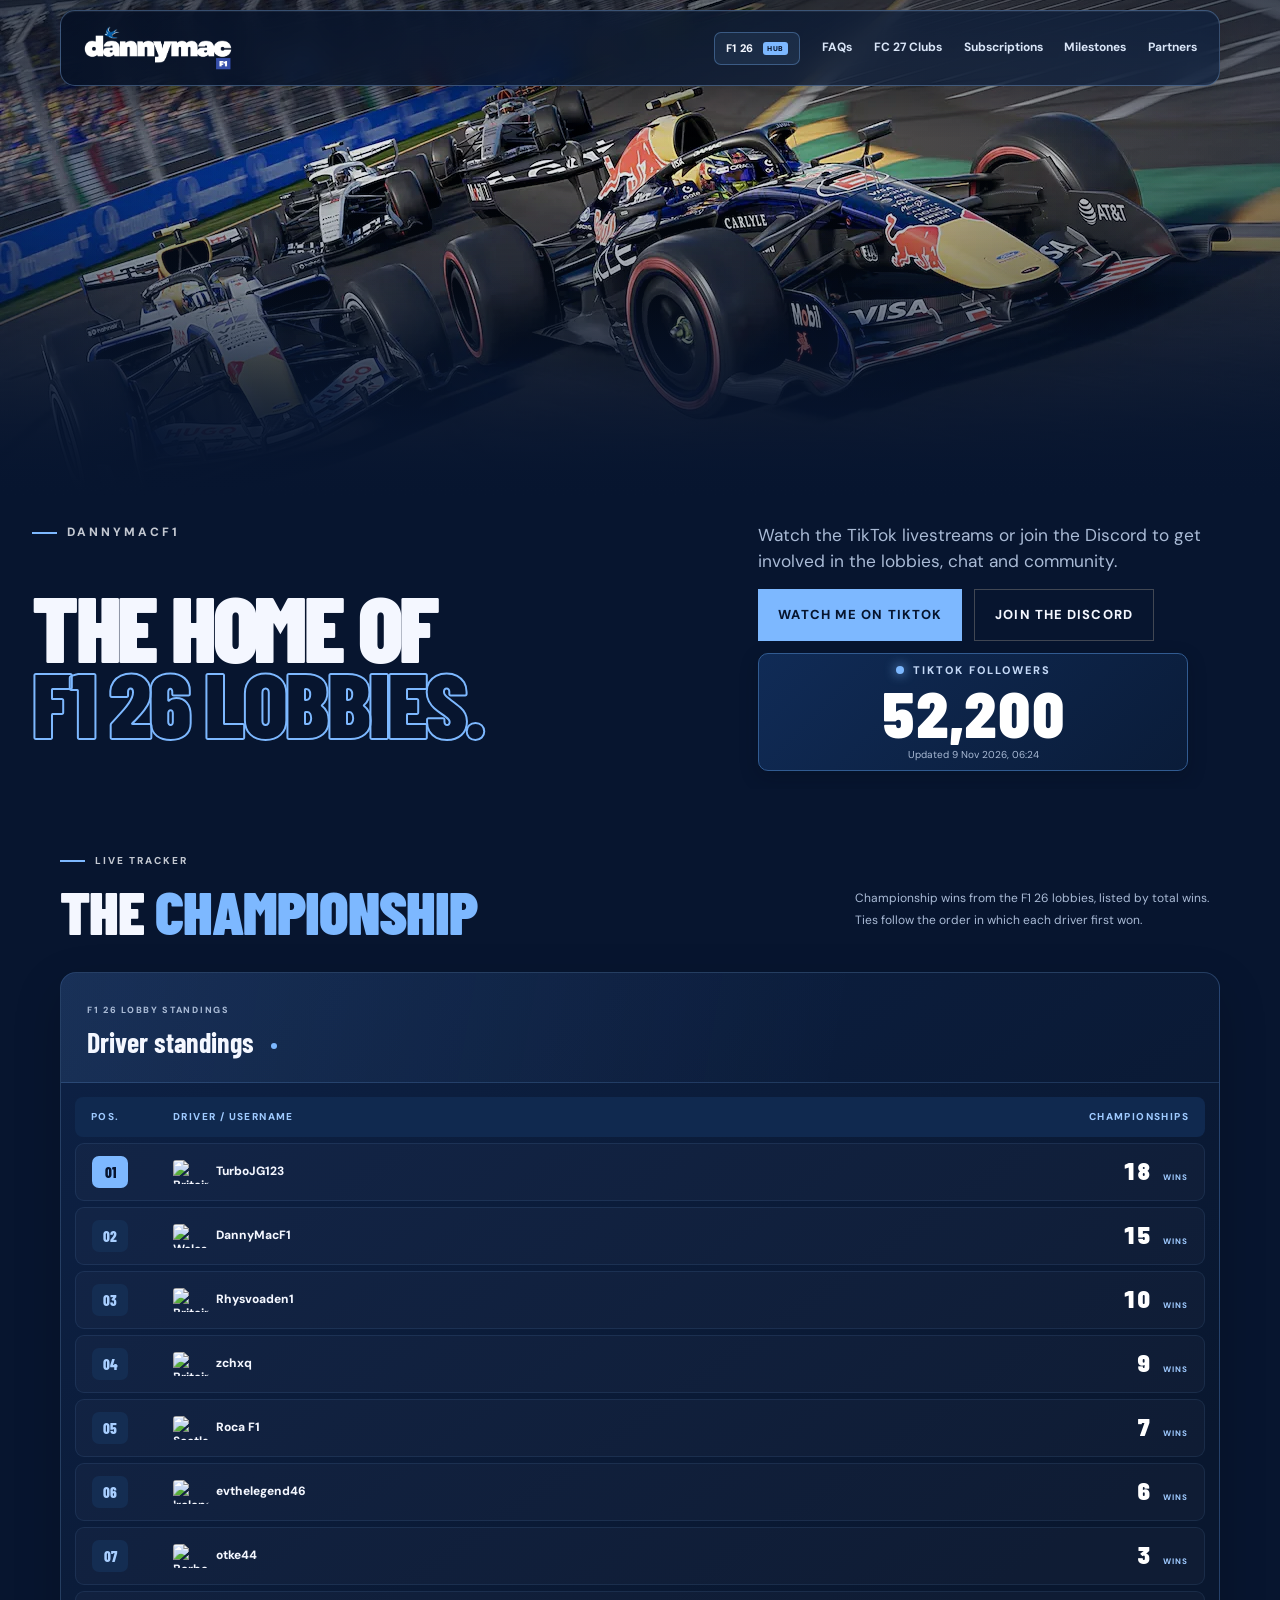
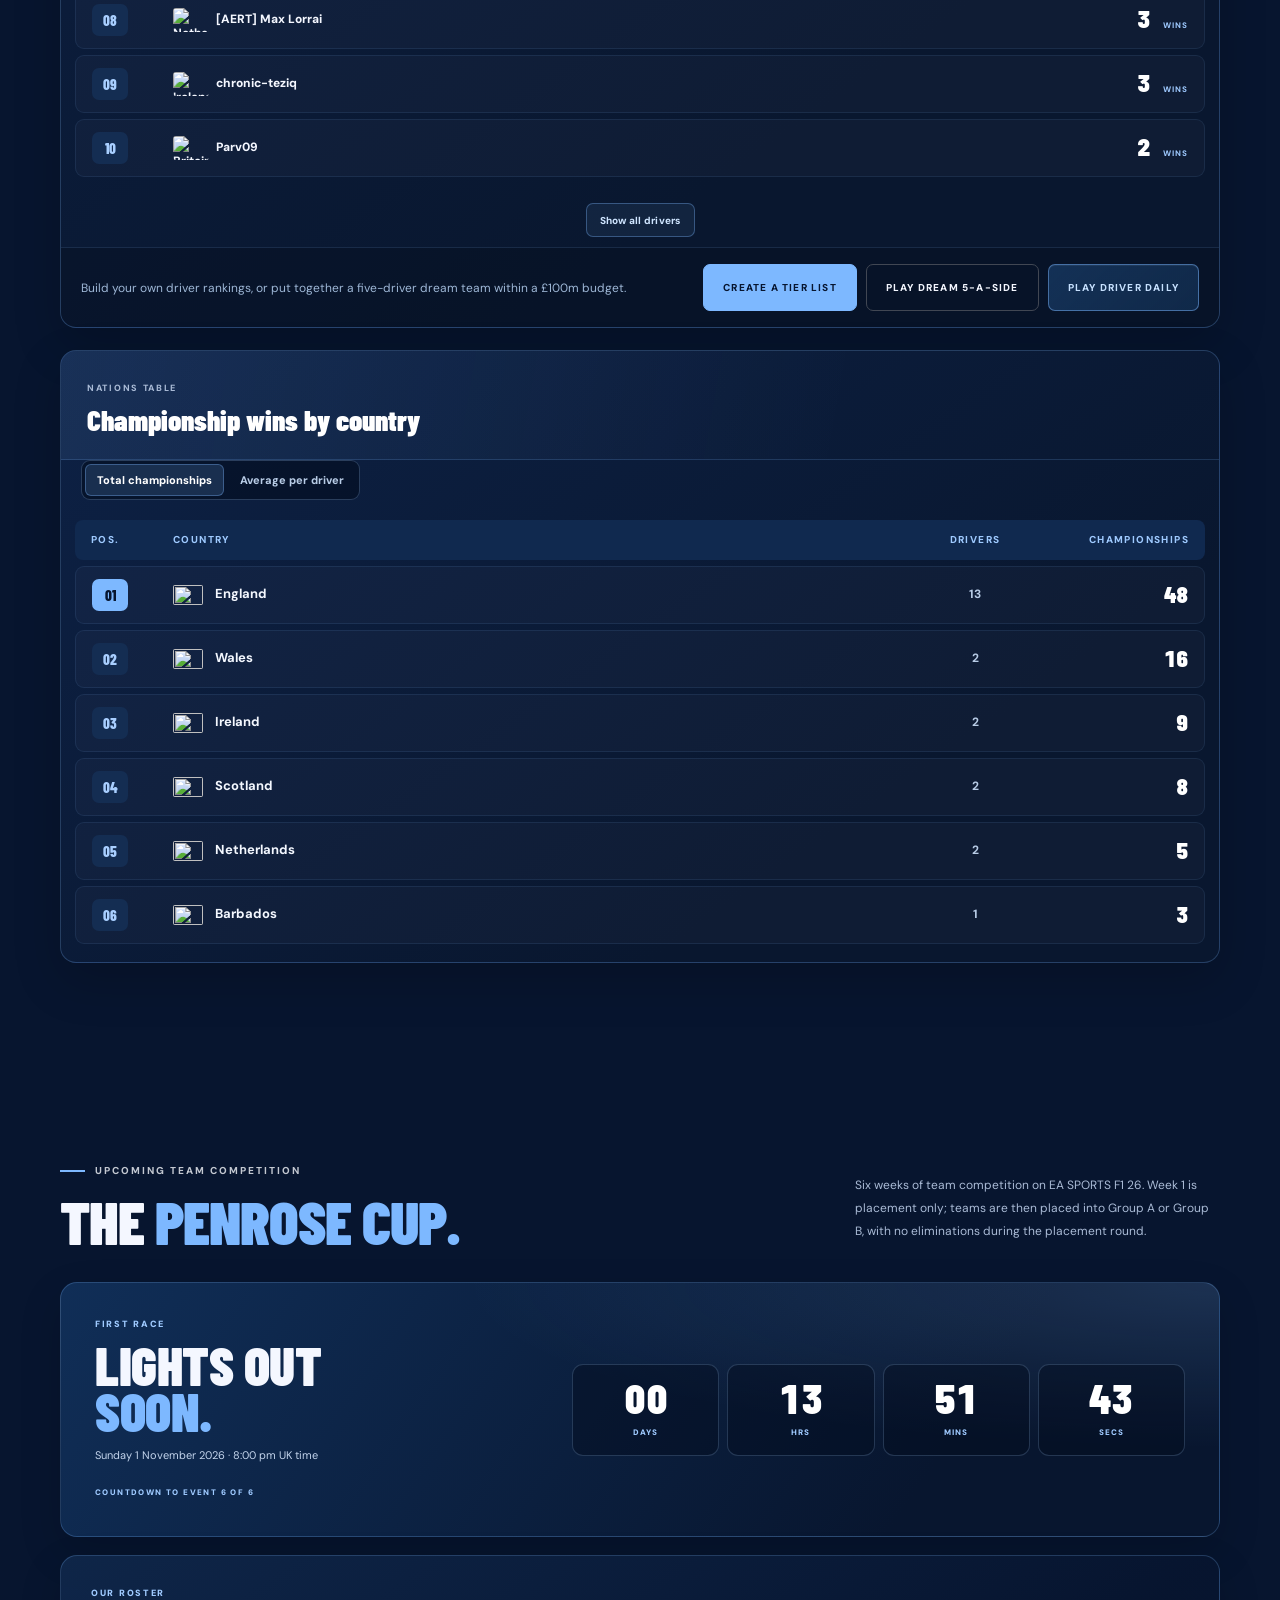
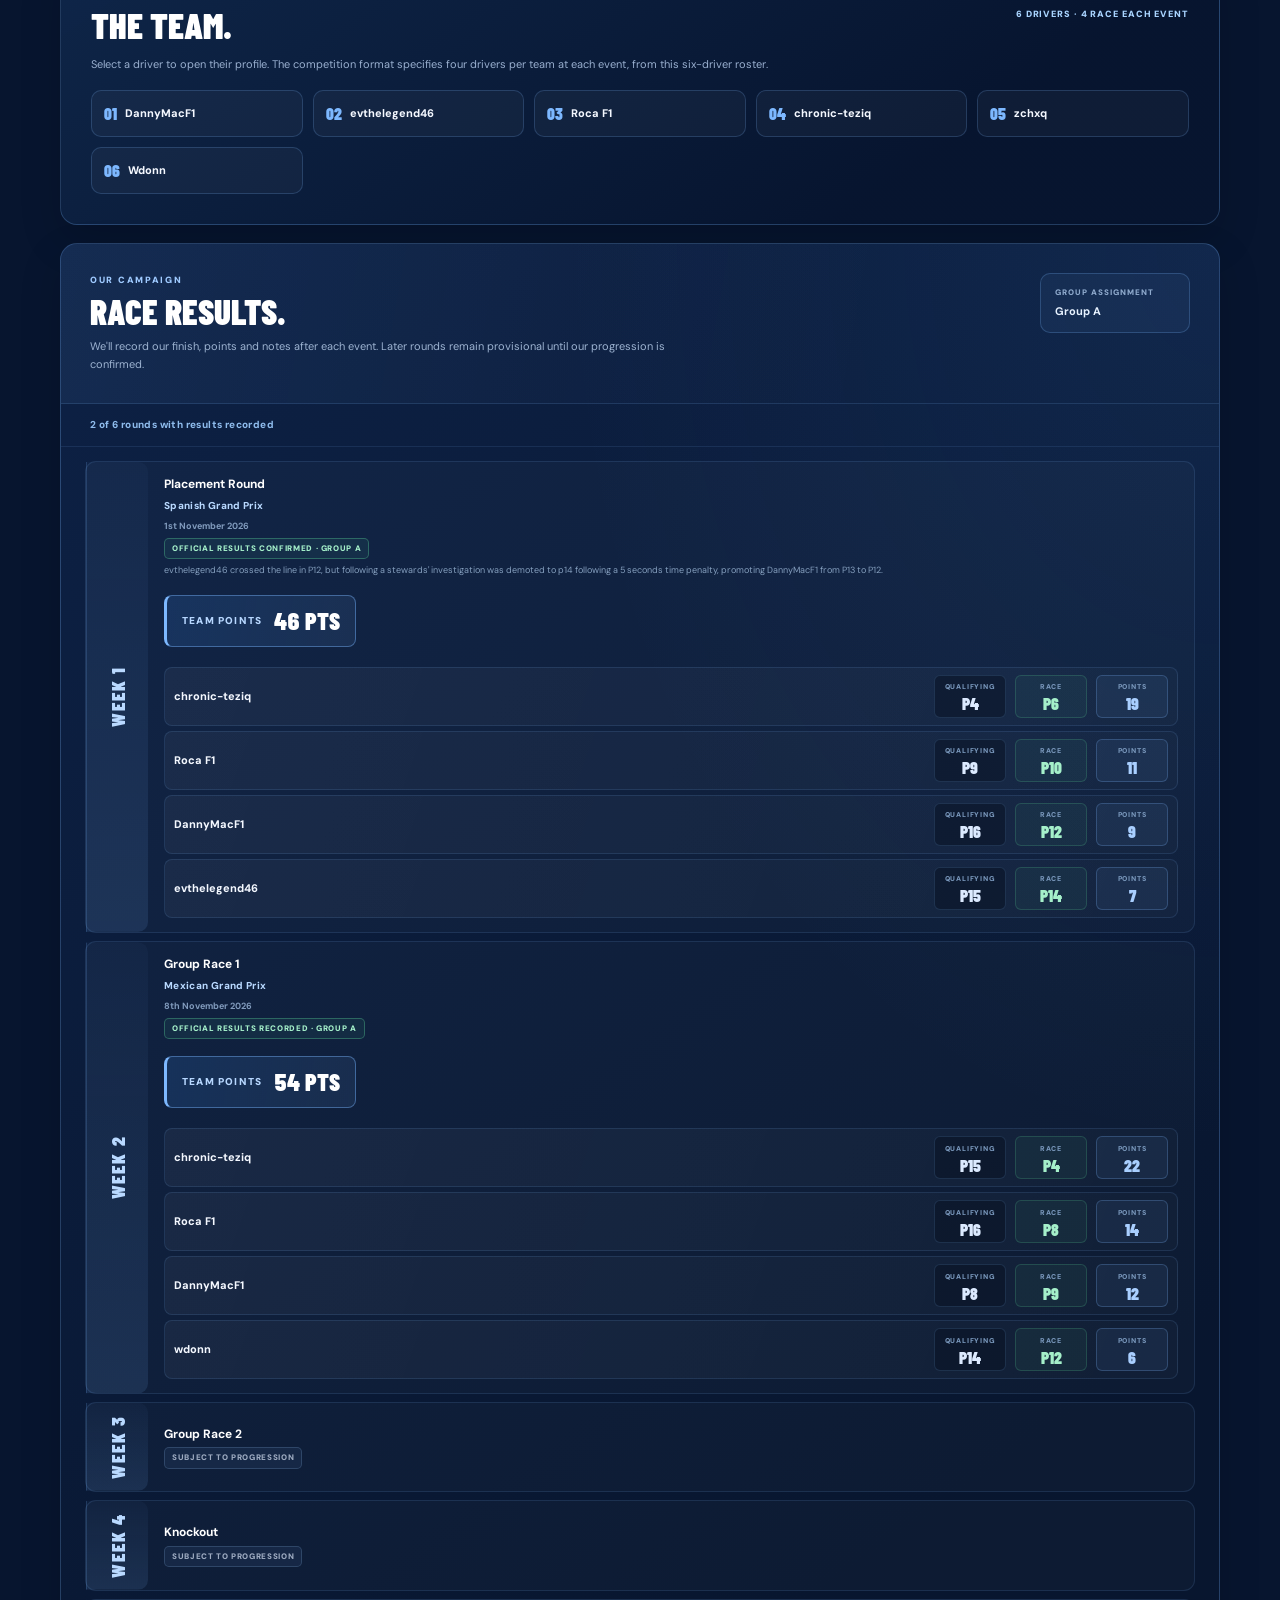
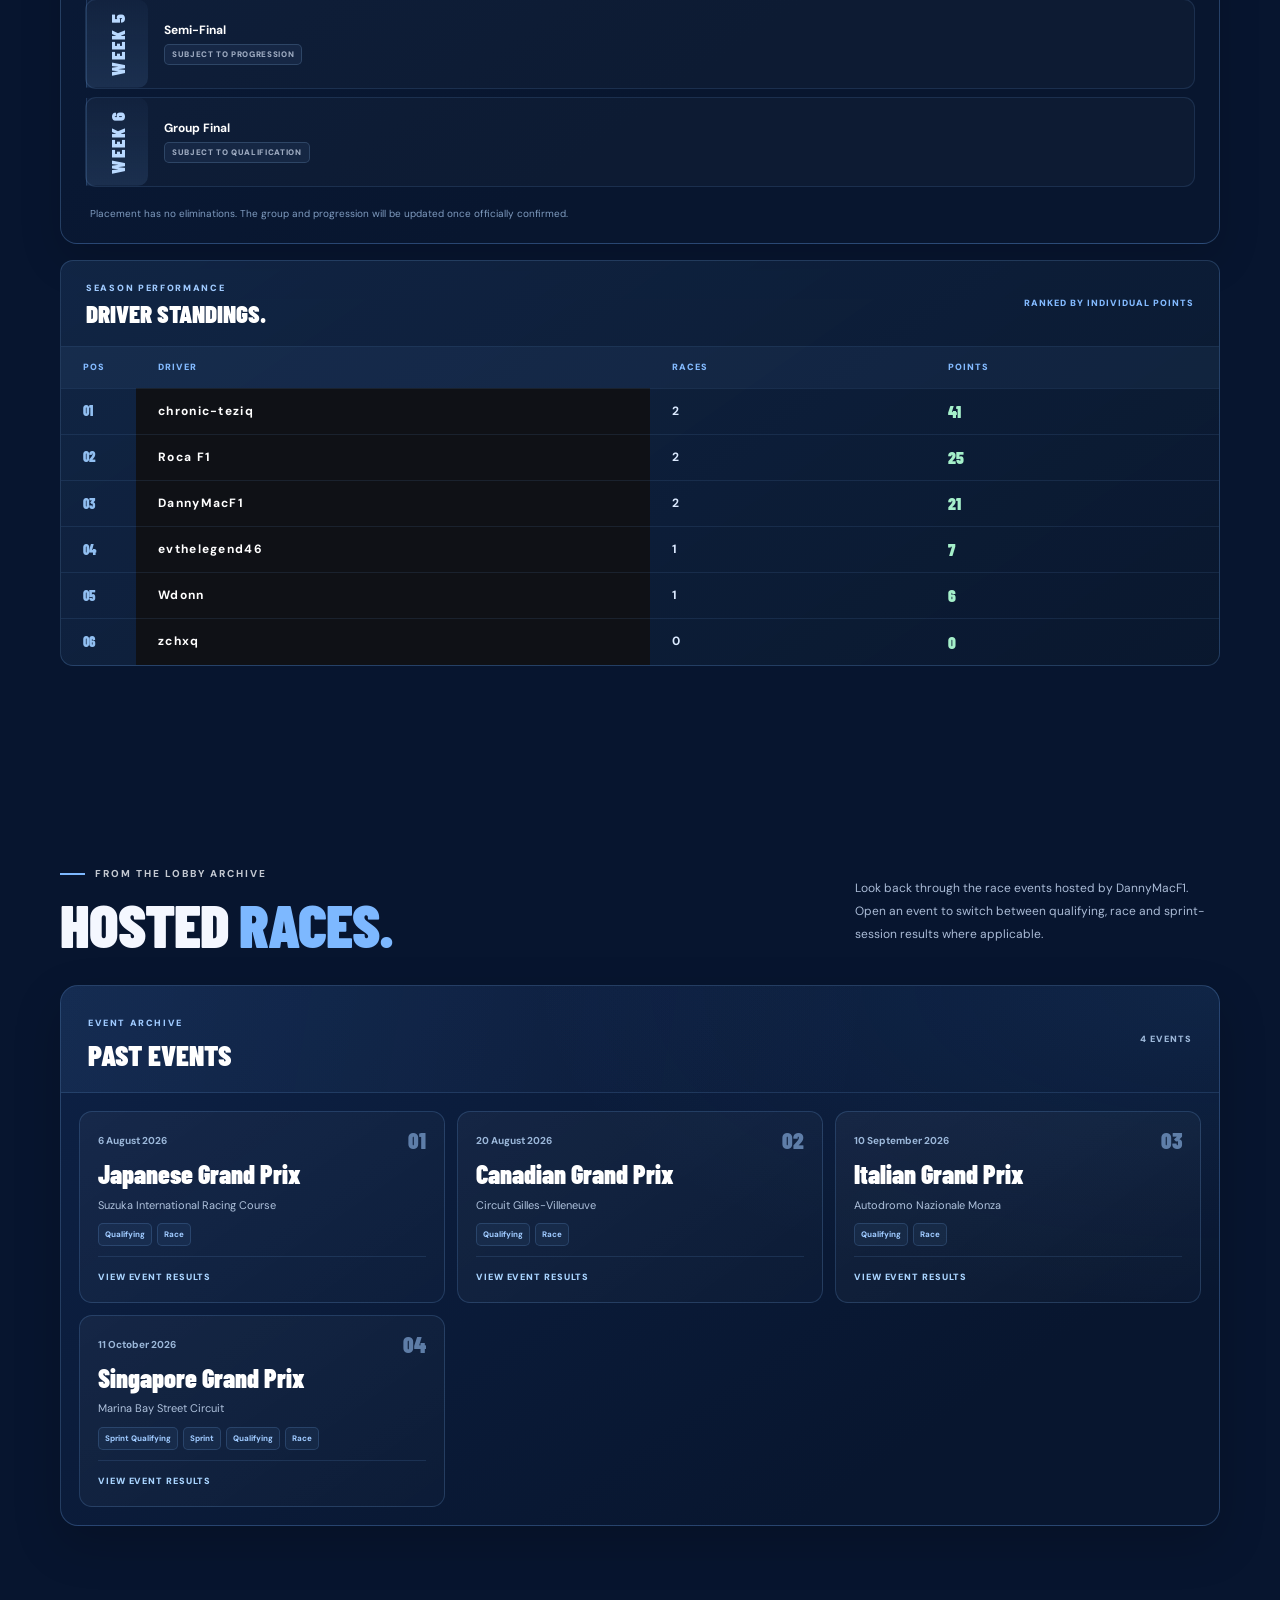
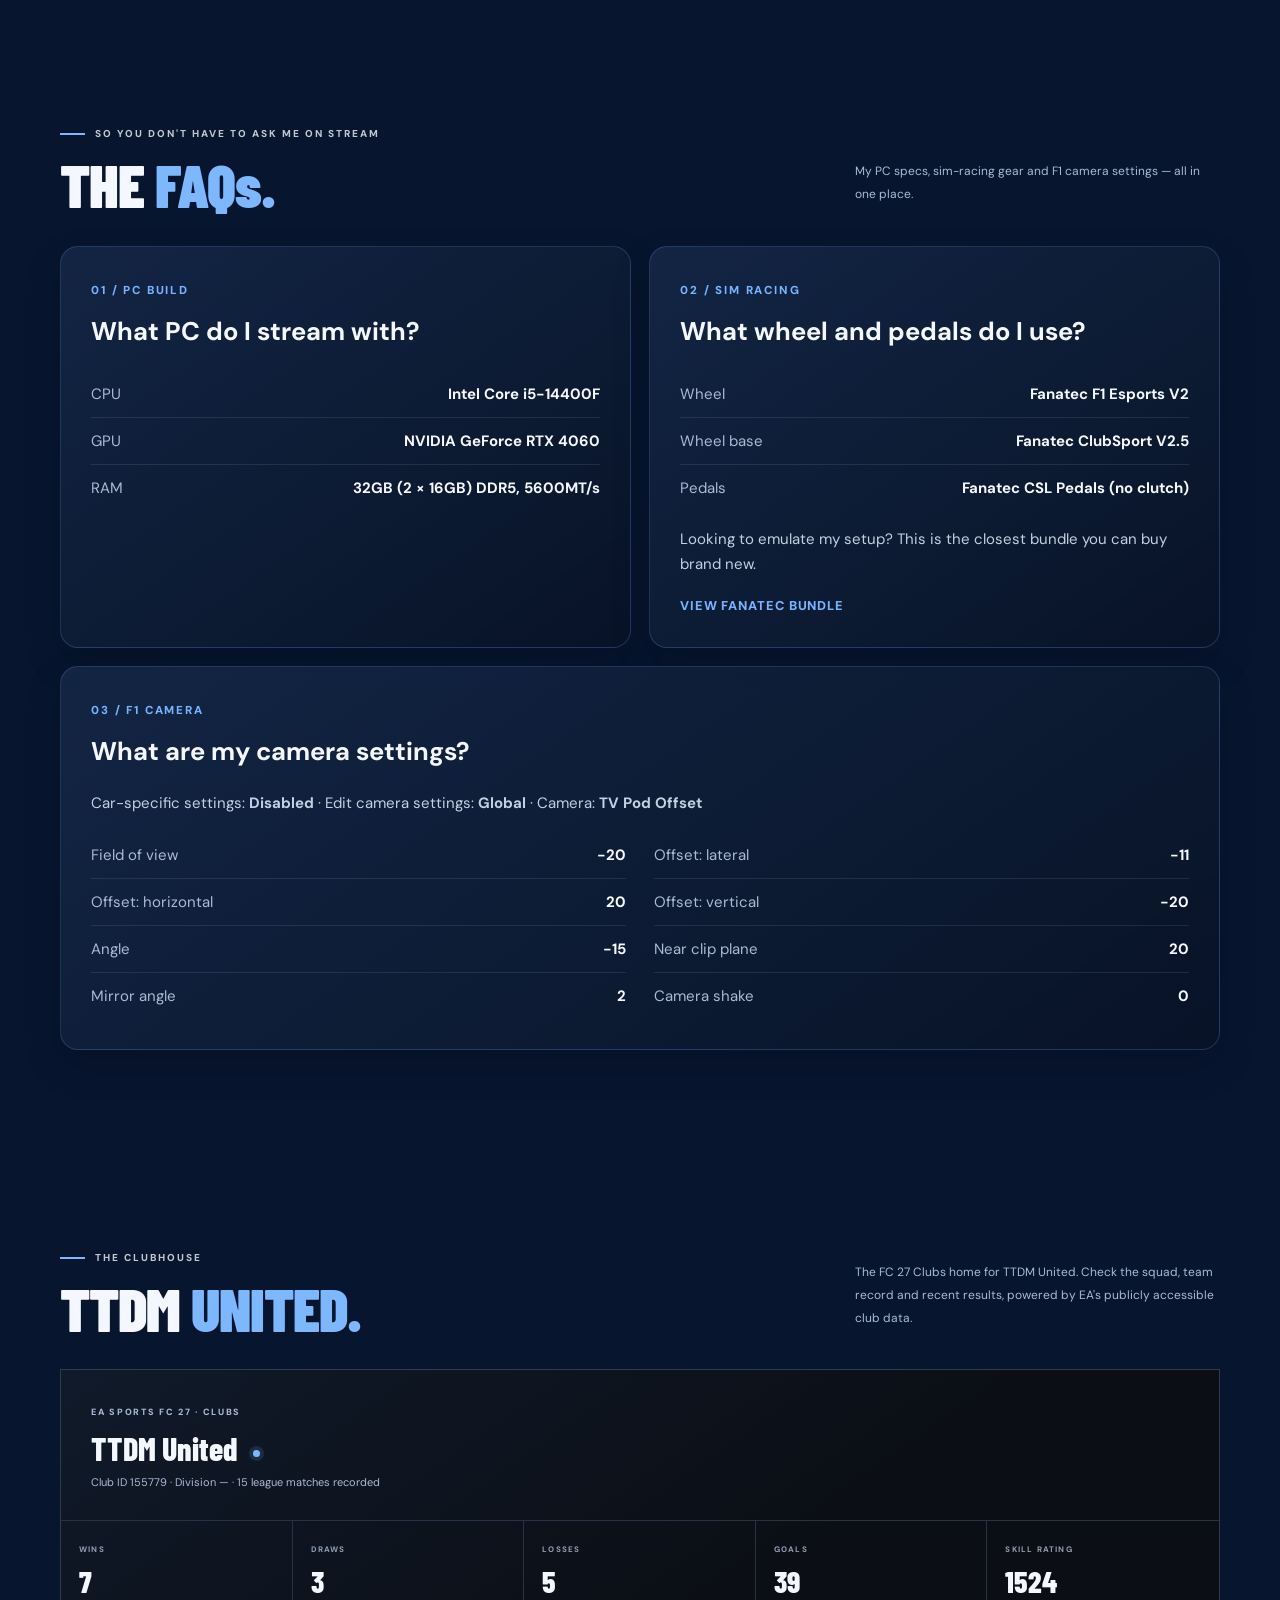
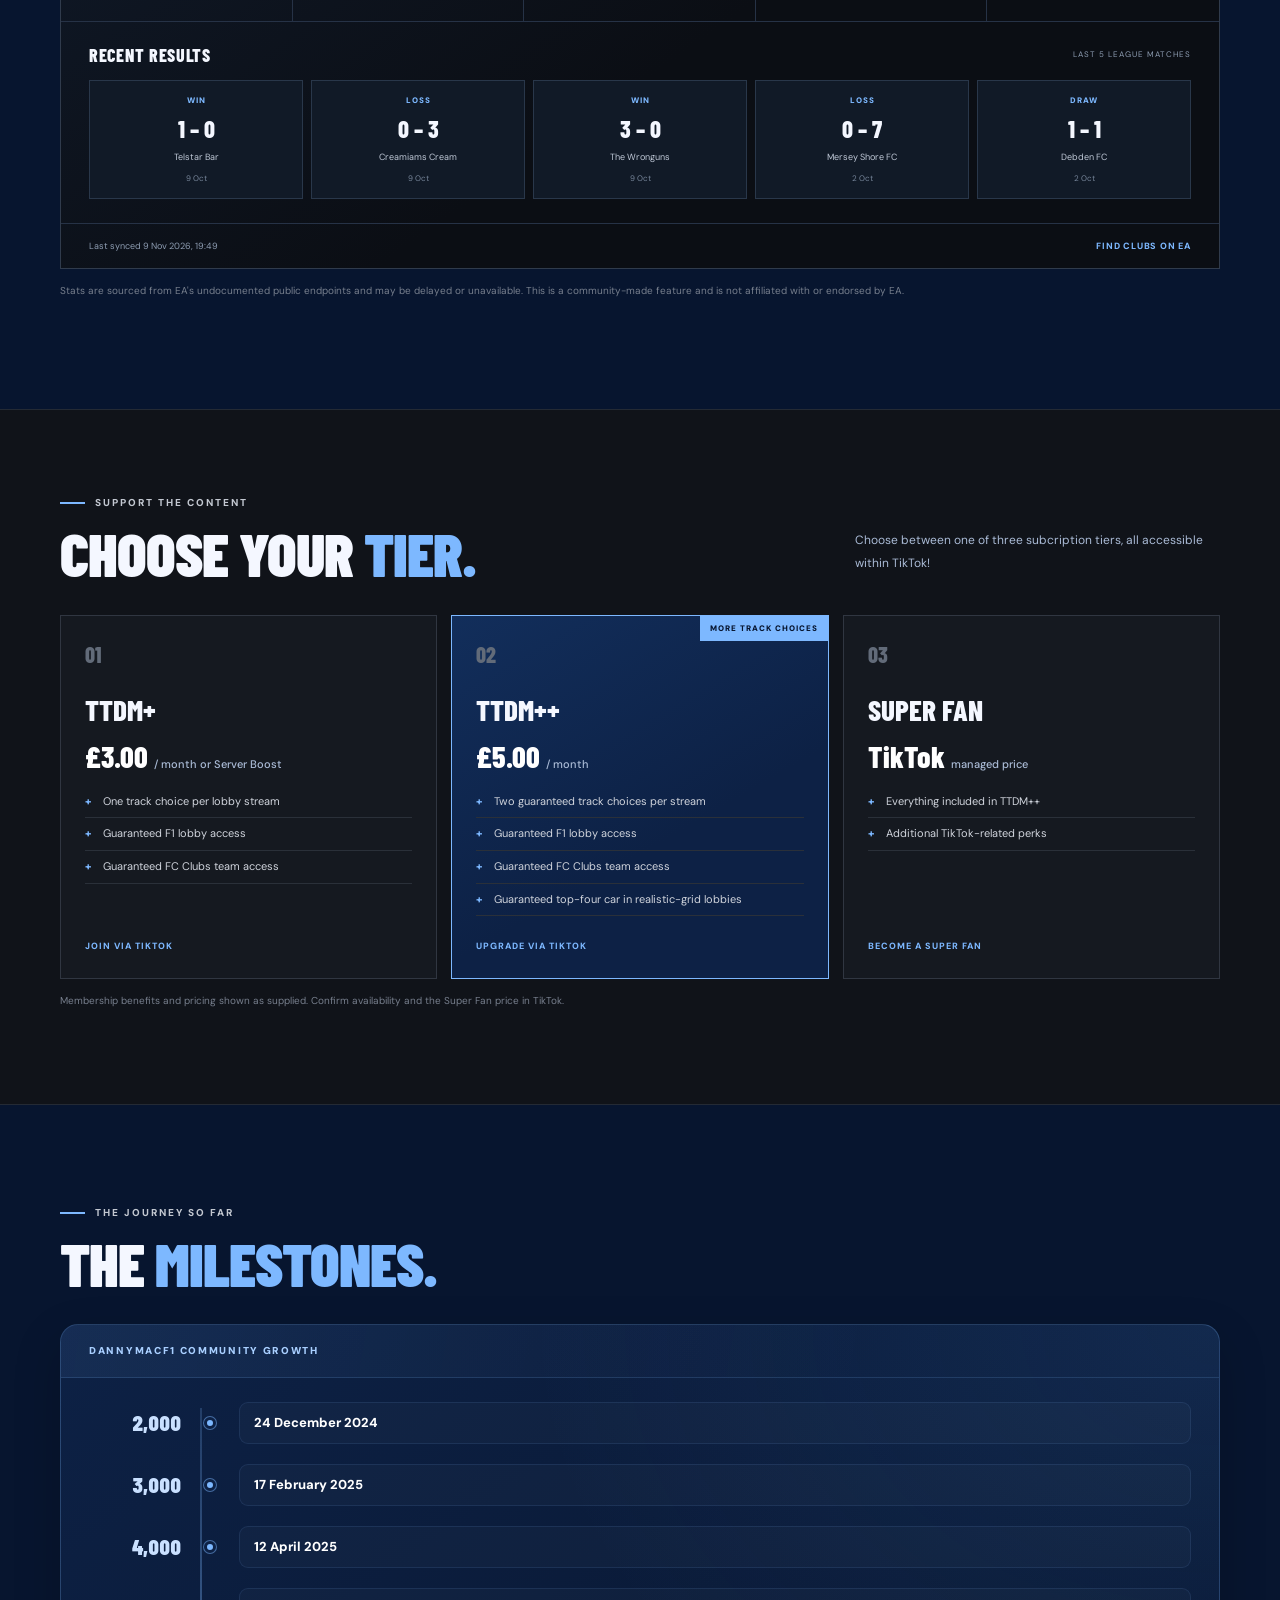
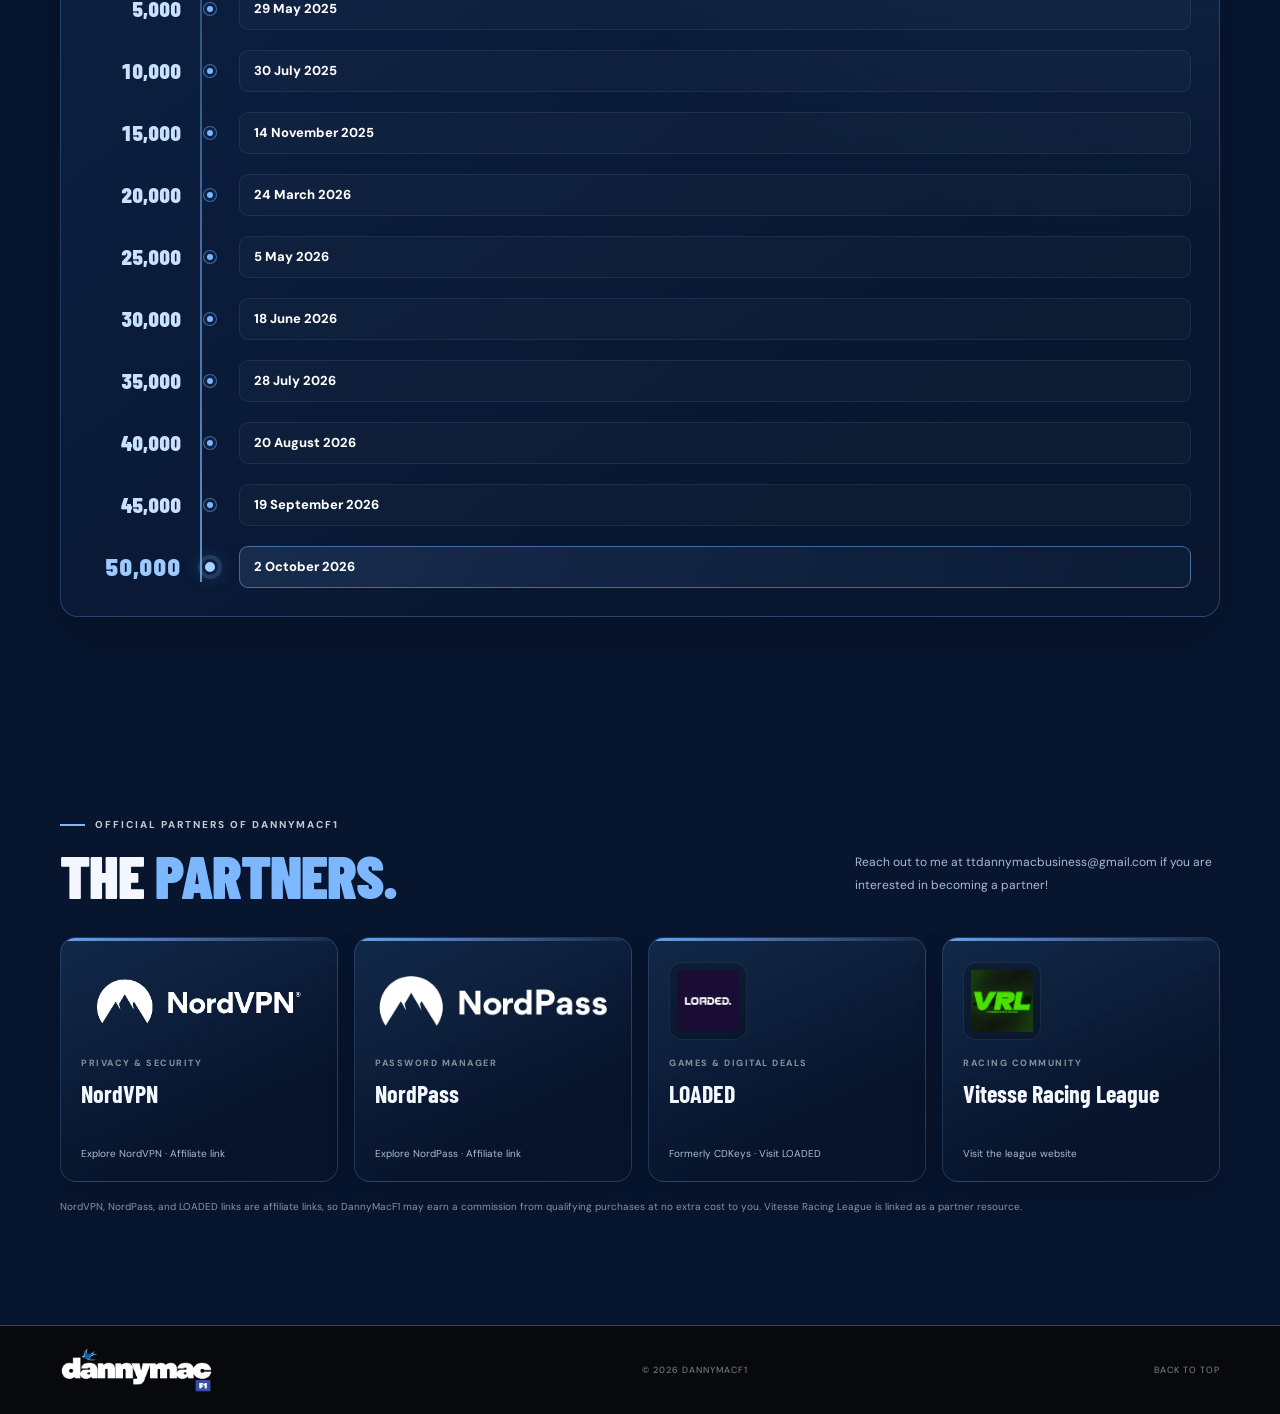
==== commit d536d9a1: "Remove Driver Daily share button" ====
--- a/index.html
+++ b/index.html
@@ -940,11 +940,11 @@
     </div>
     <p id="driverDailyStatus" class="driver-daily-status" role="status">Start typing a driver name or username.</p>
     <div id="driverDailyResult" class="driver-daily-result" hidden></div>
-    <div class="driver-daily-footer"><button type="button" class="button button-ghost" id="driverDailyShare">SHARE RESULT</button><span id="driverDailyStreak"></span></div>
+    <div class="driver-daily-footer"><span id="driverDailyStreak"></span></div>
     <p class="driver-daily-credit">Credit to Evan for the idea 🐐</p>
    </section>
   </div>
-  <script src="app.js?v=20261109-01"></script>
+  <script src="app.js?v=20261109-02"></script>
  </body>
 </html>
 
--- a/styles.css
+++ b/styles.css
@@ -7140,3 +7140,54 @@
  .driver-daily-footer{align-items:flex-start;flex-direction:column}
 }
 @media(prefers-reduced-motion:reduce){.driver-daily-cell{animation:none}}
+
+
+/* Driver Daily button polish and creator credit */
+.driver-daily-launch{
+  border:1px solid rgba(125,184,255,.48)!important;
+  background:linear-gradient(135deg,rgba(38,91,151,.42),rgba(17,43,76,.92))!important;
+  color:#c7e1ff!important;
+  box-shadow:inset 0 1px 0 rgba(255,255,255,.06);
+  transition:background .2s,border-color .2s,transform .2s;
+}
+.driver-daily-launch:hover{
+  border-color:#9fcaff!important;
+  background:linear-gradient(135deg,rgba(56,119,185,.55),rgba(22,57,96,.98))!important;
+  color:#fff!important;
+  transform:translateY(-2px);
+}
+.driver-daily-input-row #driverDailySubmit{
+  min-width:112px;
+  min-height:45px;
+  padding:0 22px;
+  border:1px solid #7db8ff;
+  border-radius:8px;
+  background:linear-gradient(135deg,#3986d4,#2361a4);
+  color:#fff;
+  font:800 11px/1 var(--font);
+  letter-spacing:1.1px;
+  box-shadow:0 5px 16px rgba(20,88,157,.2),inset 0 1px 0 rgba(255,255,255,.16);
+  cursor:pointer;
+  transition:transform .18s,background .18s,border-color .18s,box-shadow .18s;
+}
+.driver-daily-input-row #driverDailySubmit:hover:not(:disabled){
+  transform:translateY(-2px);
+  border-color:#b7d9ff;
+  background:linear-gradient(135deg,#55a0ec,#2d75bd);
+  box-shadow:0 8px 20px rgba(20,88,157,.32);
+}
+.driver-daily-input-row #driverDailySubmit:active:not(:disabled){transform:translateY(0)}
+.driver-daily-input-row #driverDailySubmit:disabled{opacity:.45;cursor:not-allowed;box-shadow:none}
+.driver-daily-credit{
+  margin:18px 0 0;
+  padding-top:13px;
+  border-top:1px solid rgba(125,184,255,.12);
+  color:#829bb9;
+  font-size:10px;
+  font-weight:700;
+  letter-spacing:.35px;
+  text-align:center;
+}
+@media(max-width:640px){
+  .driver-daily-input-row #driverDailySubmit{width:100%}
+}
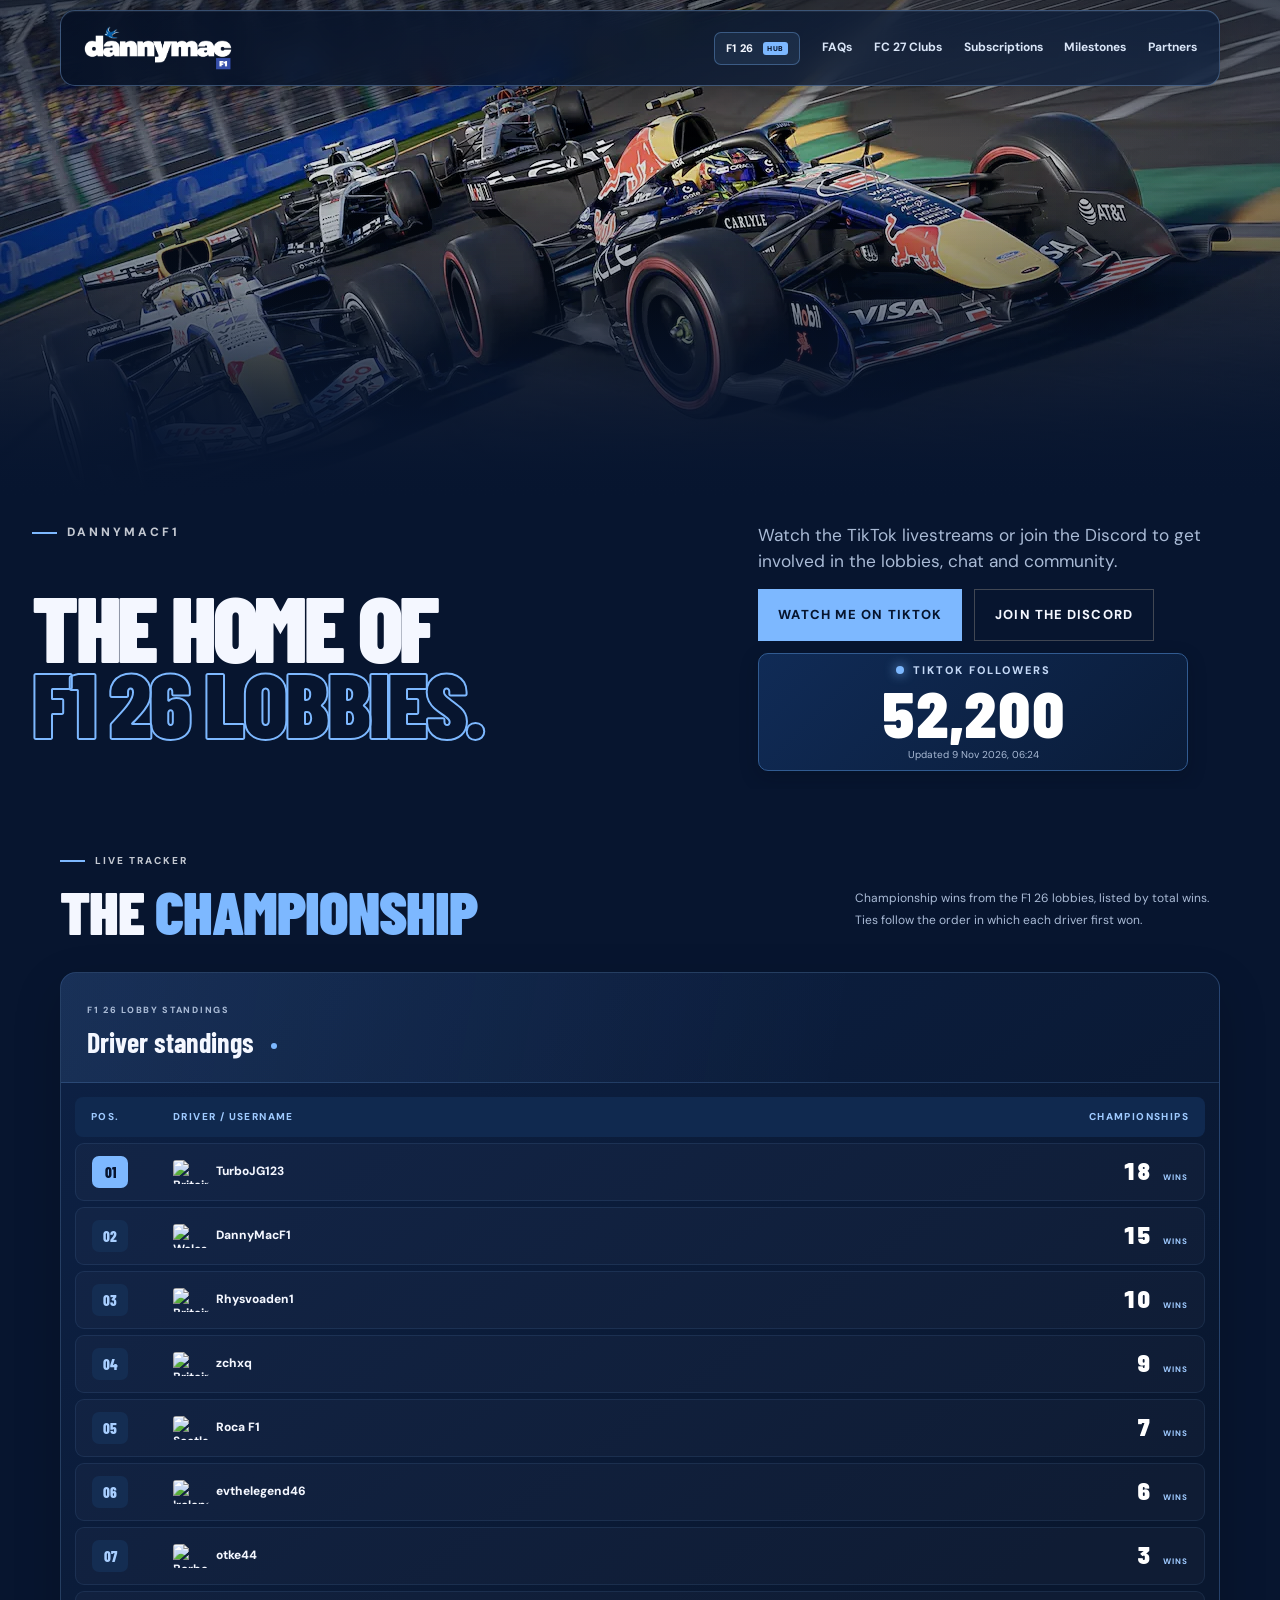
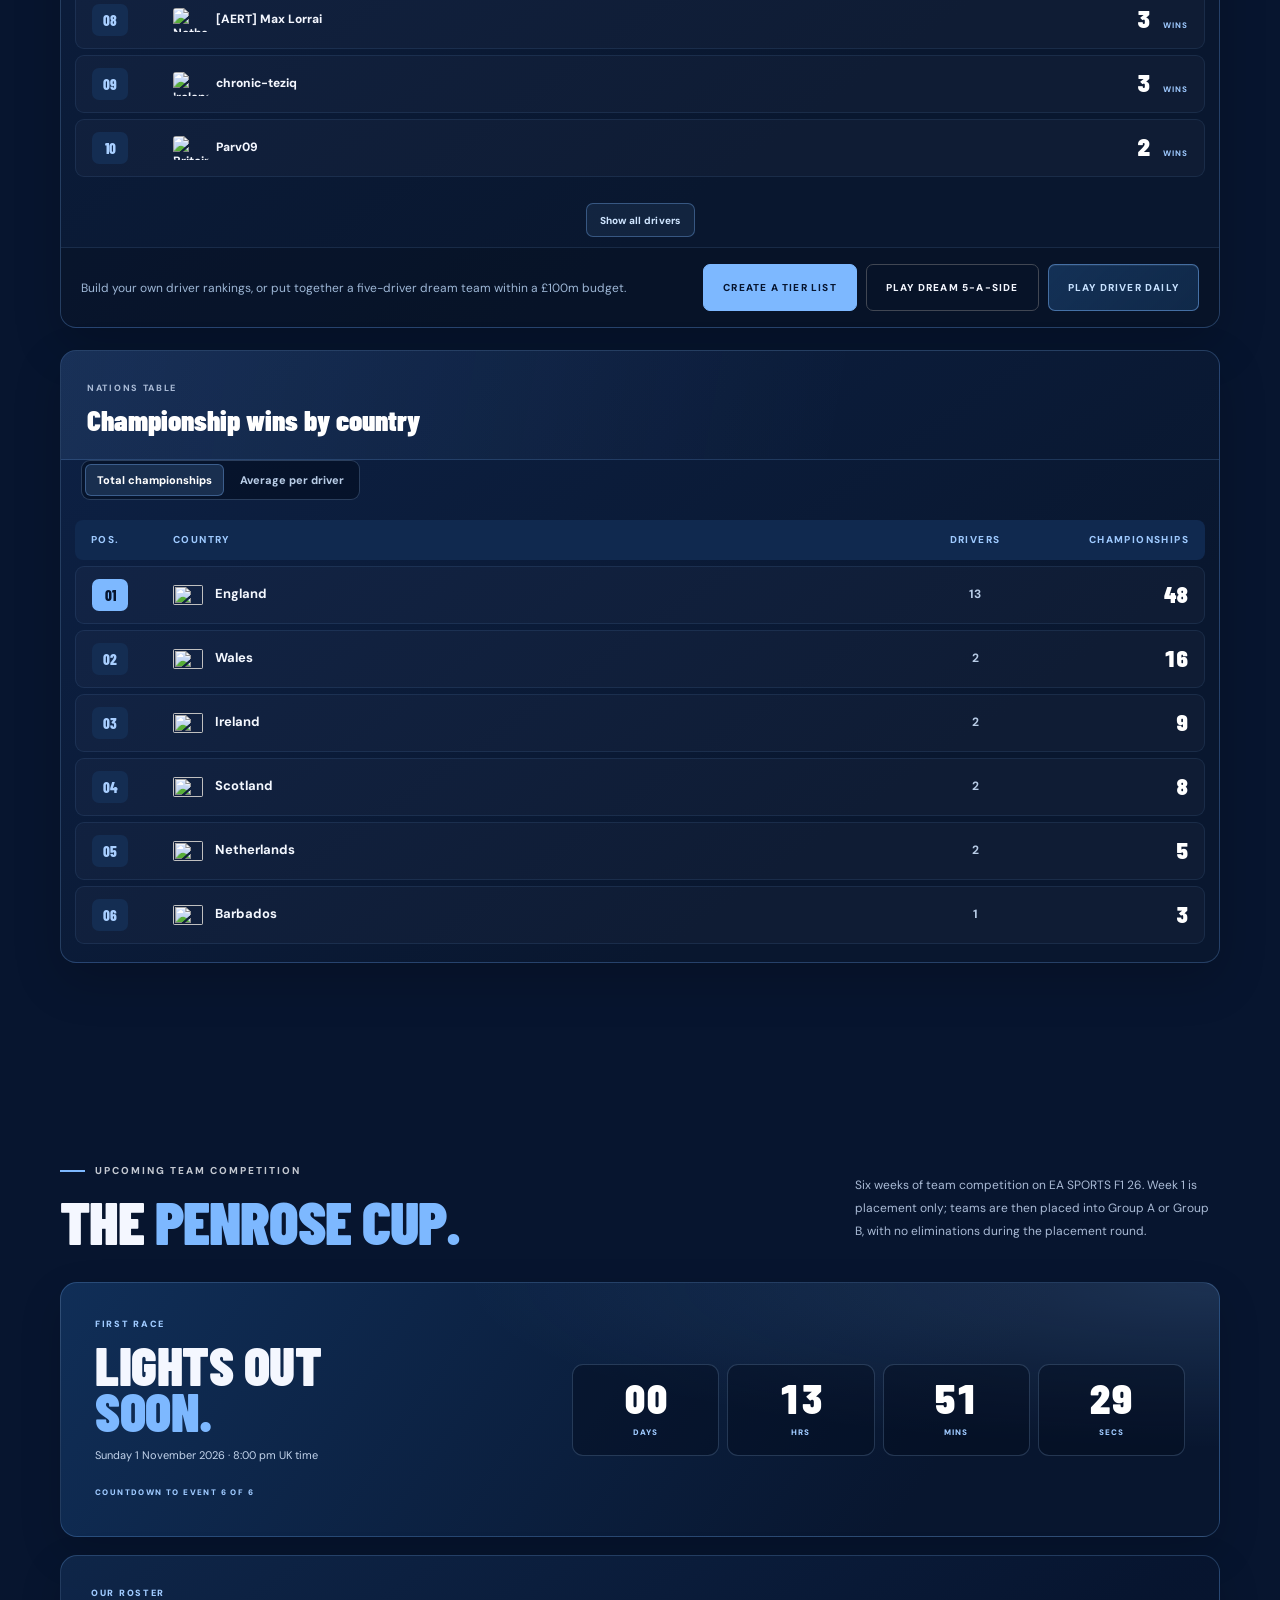
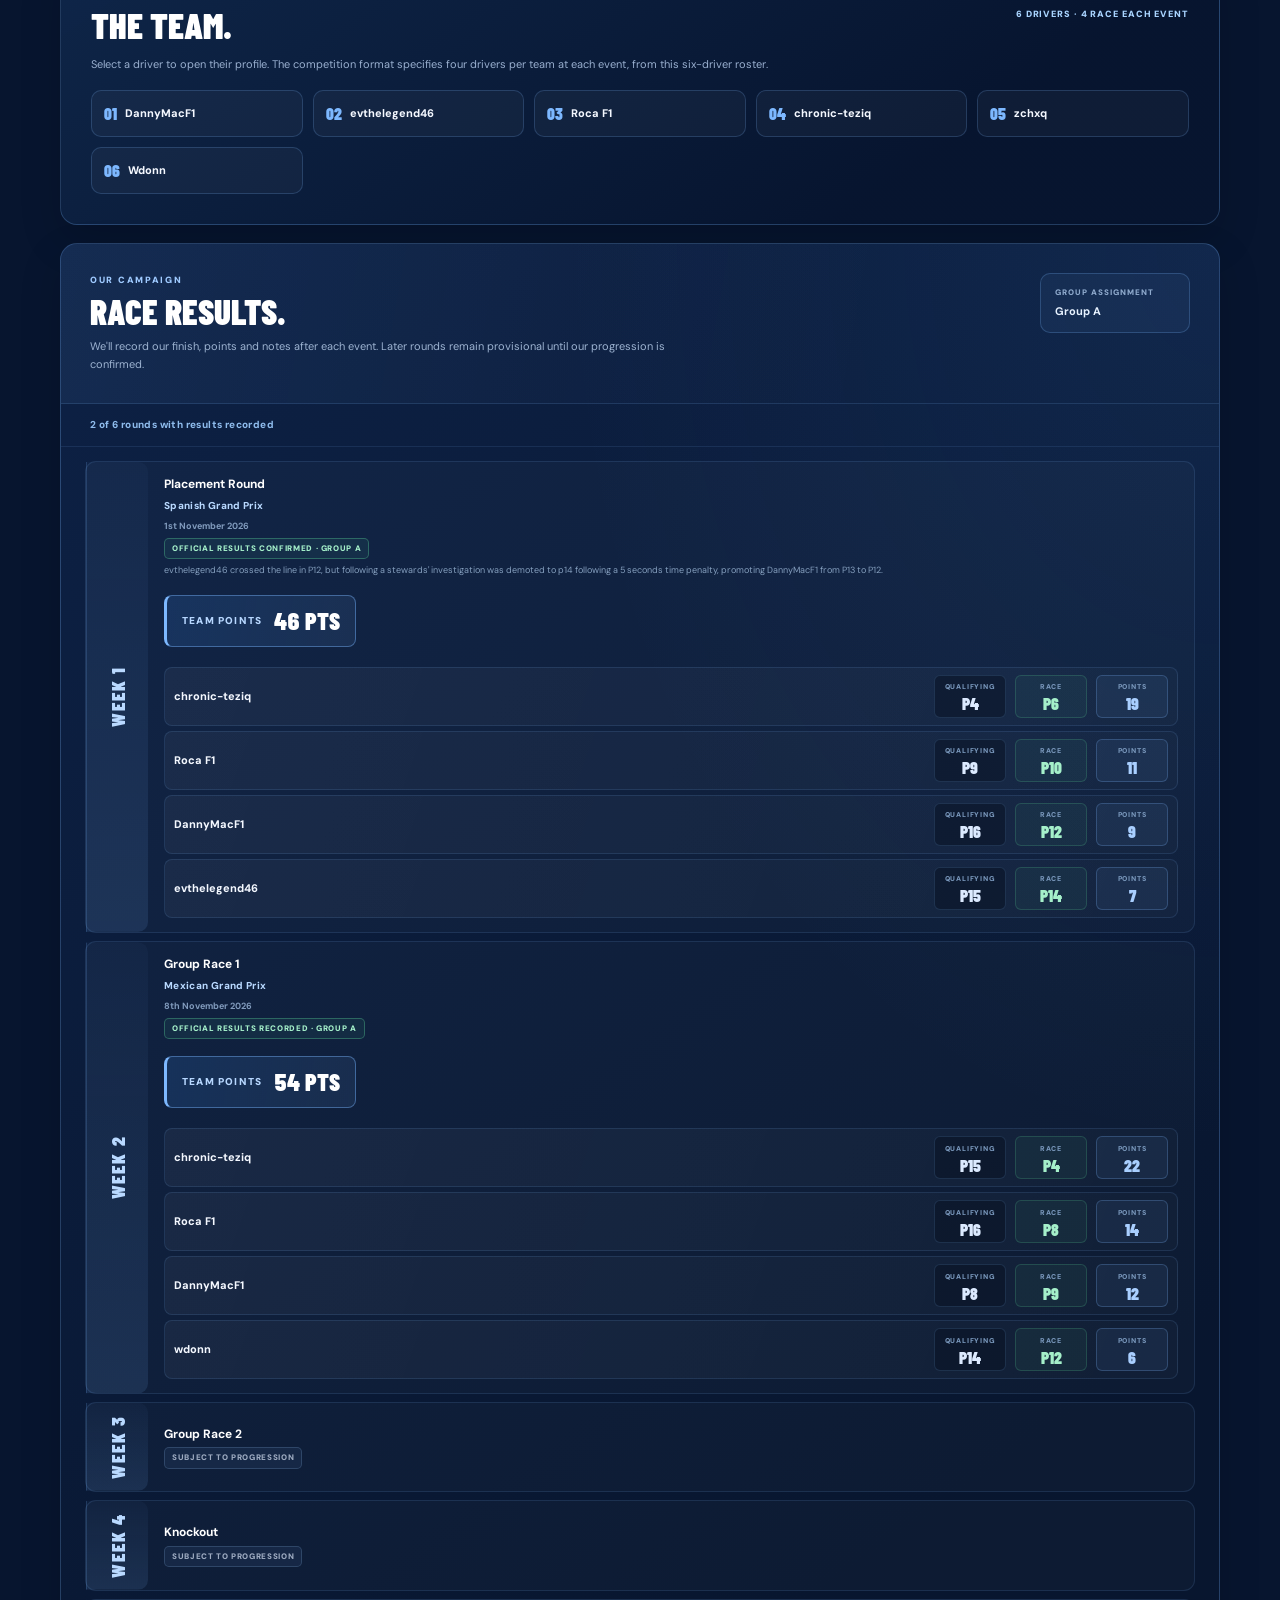
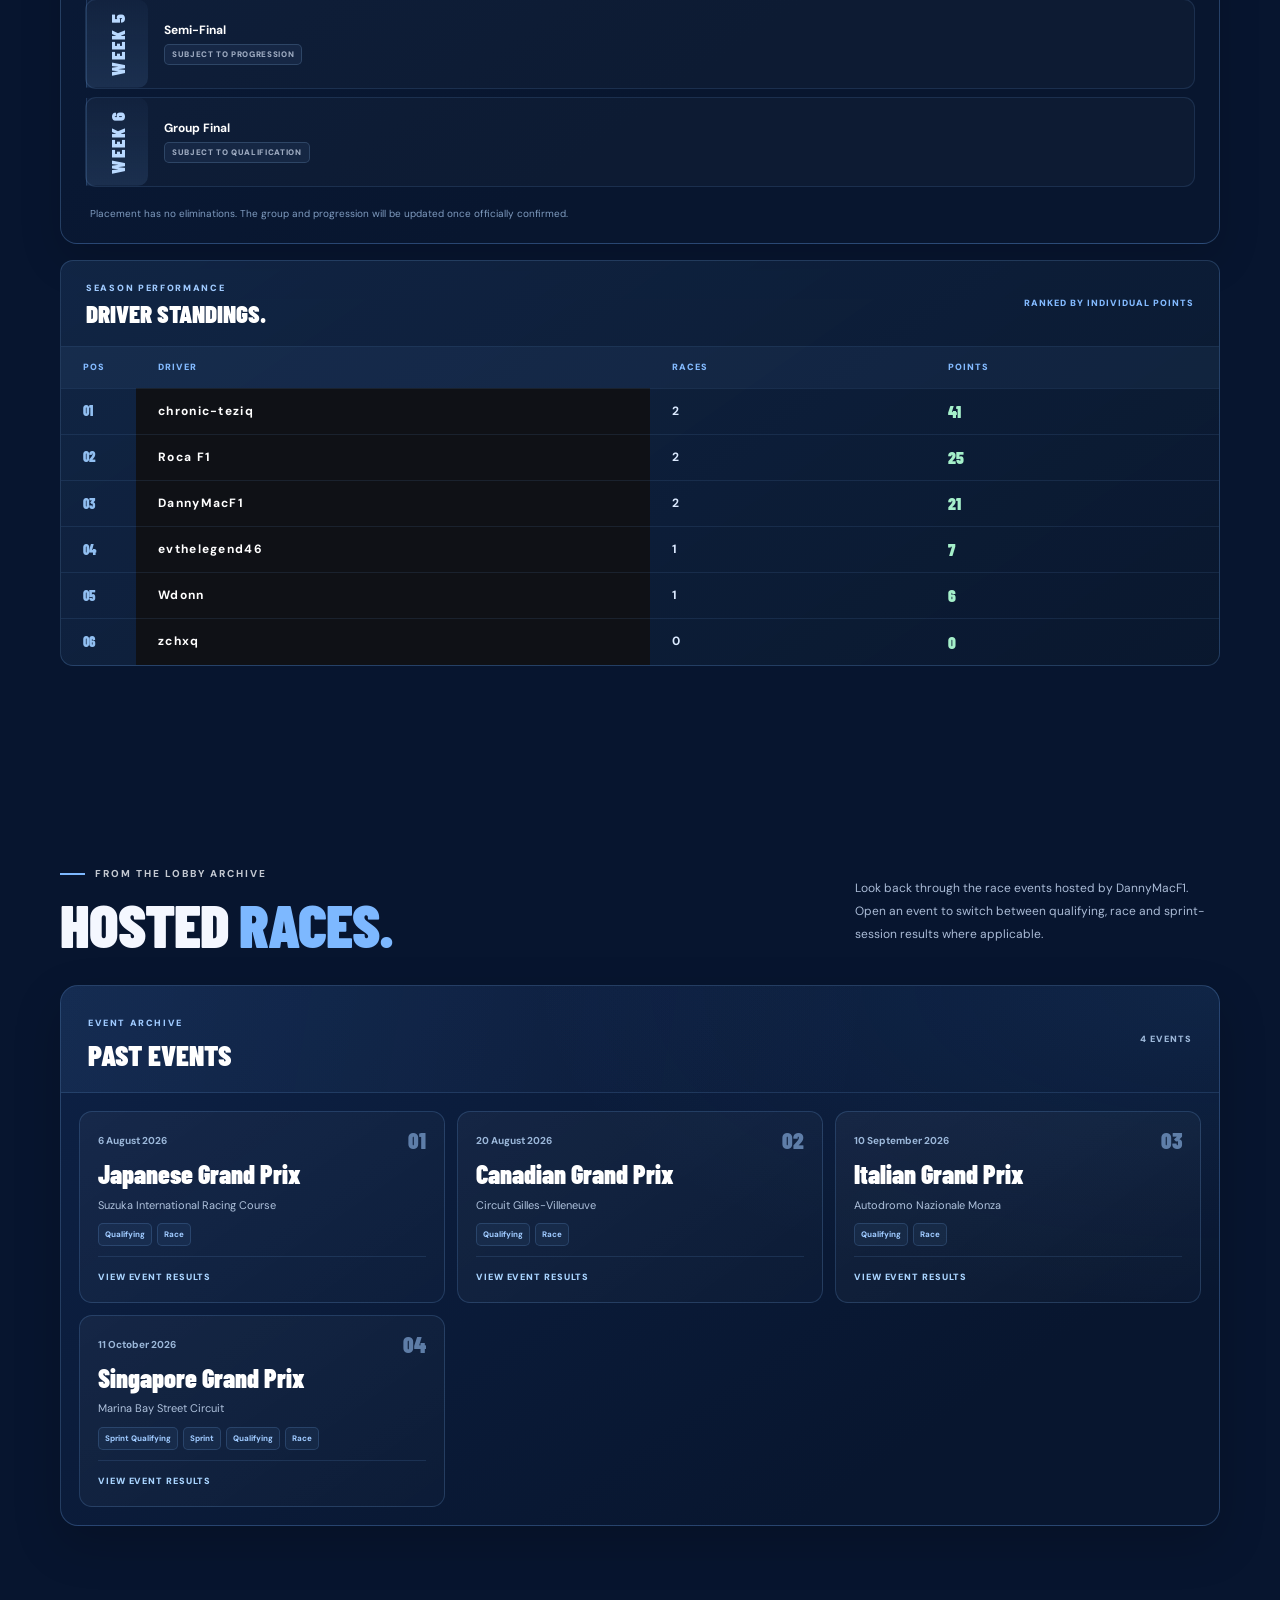
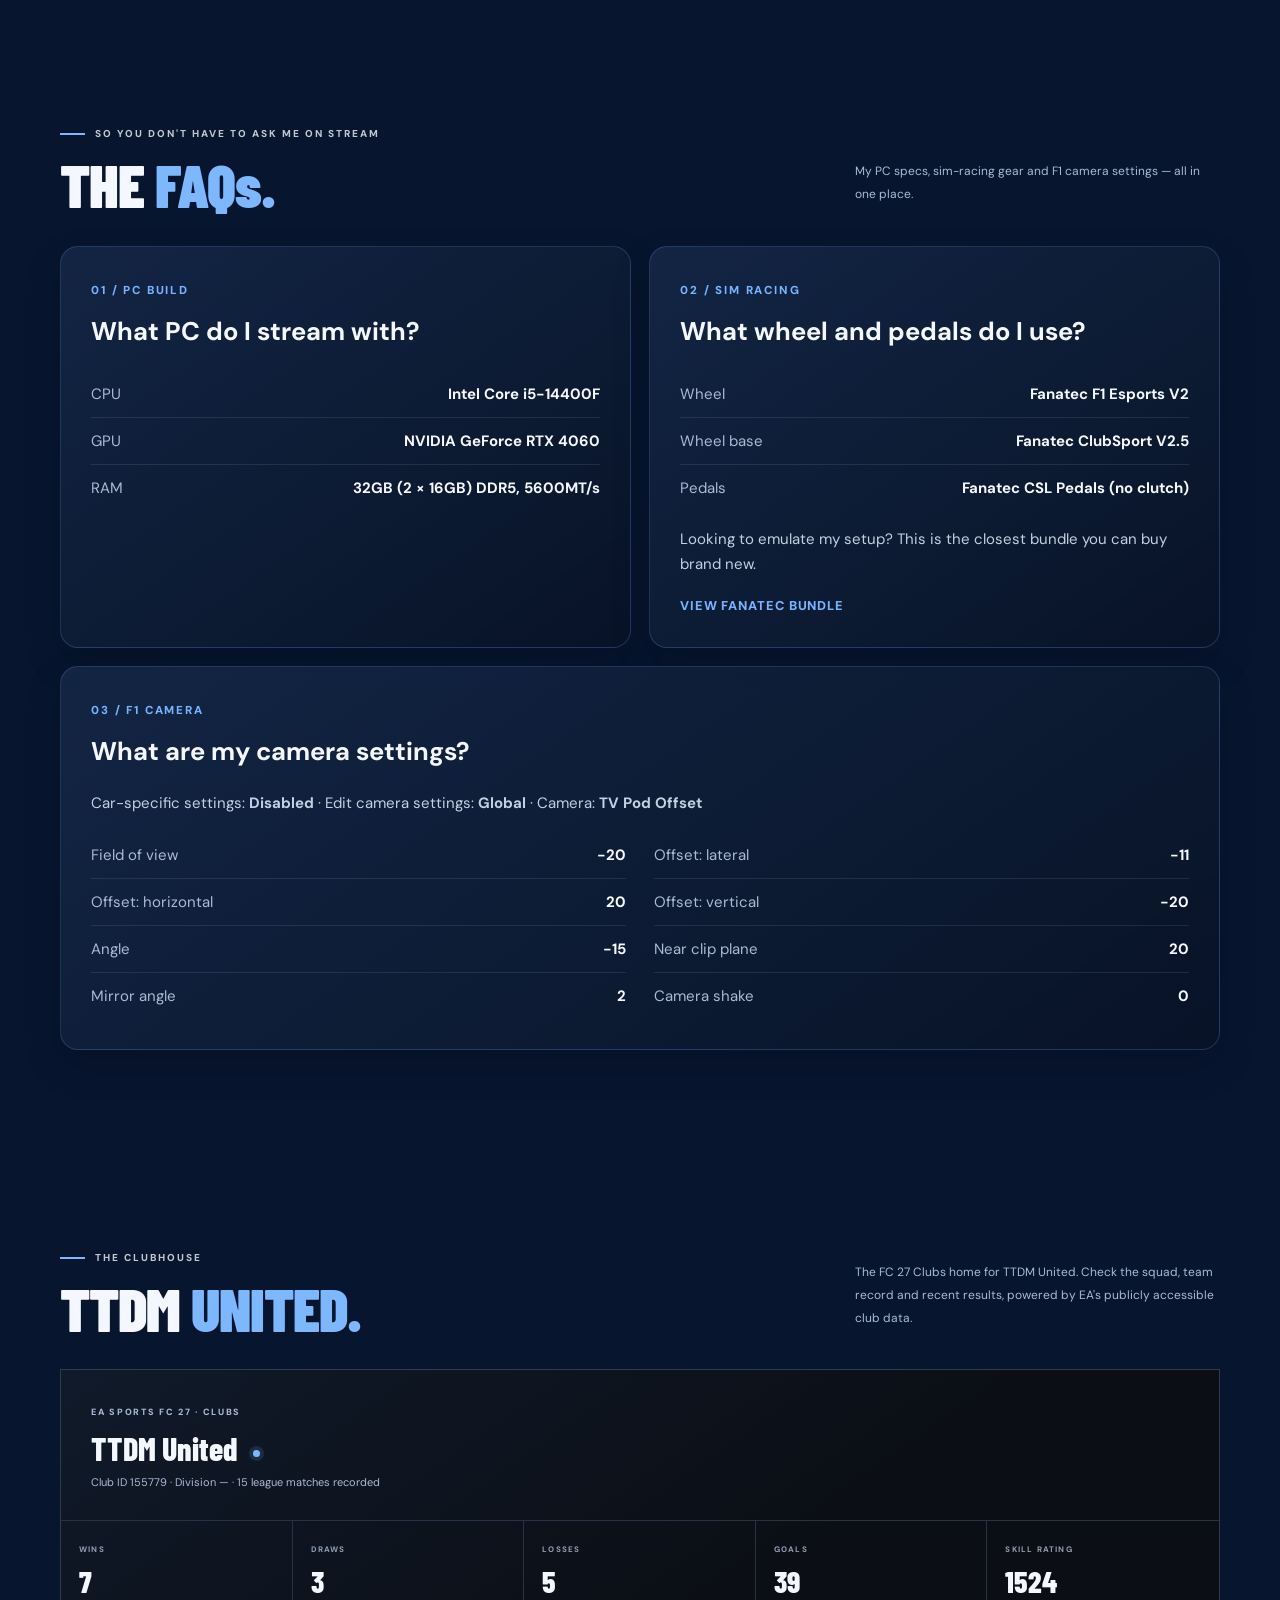
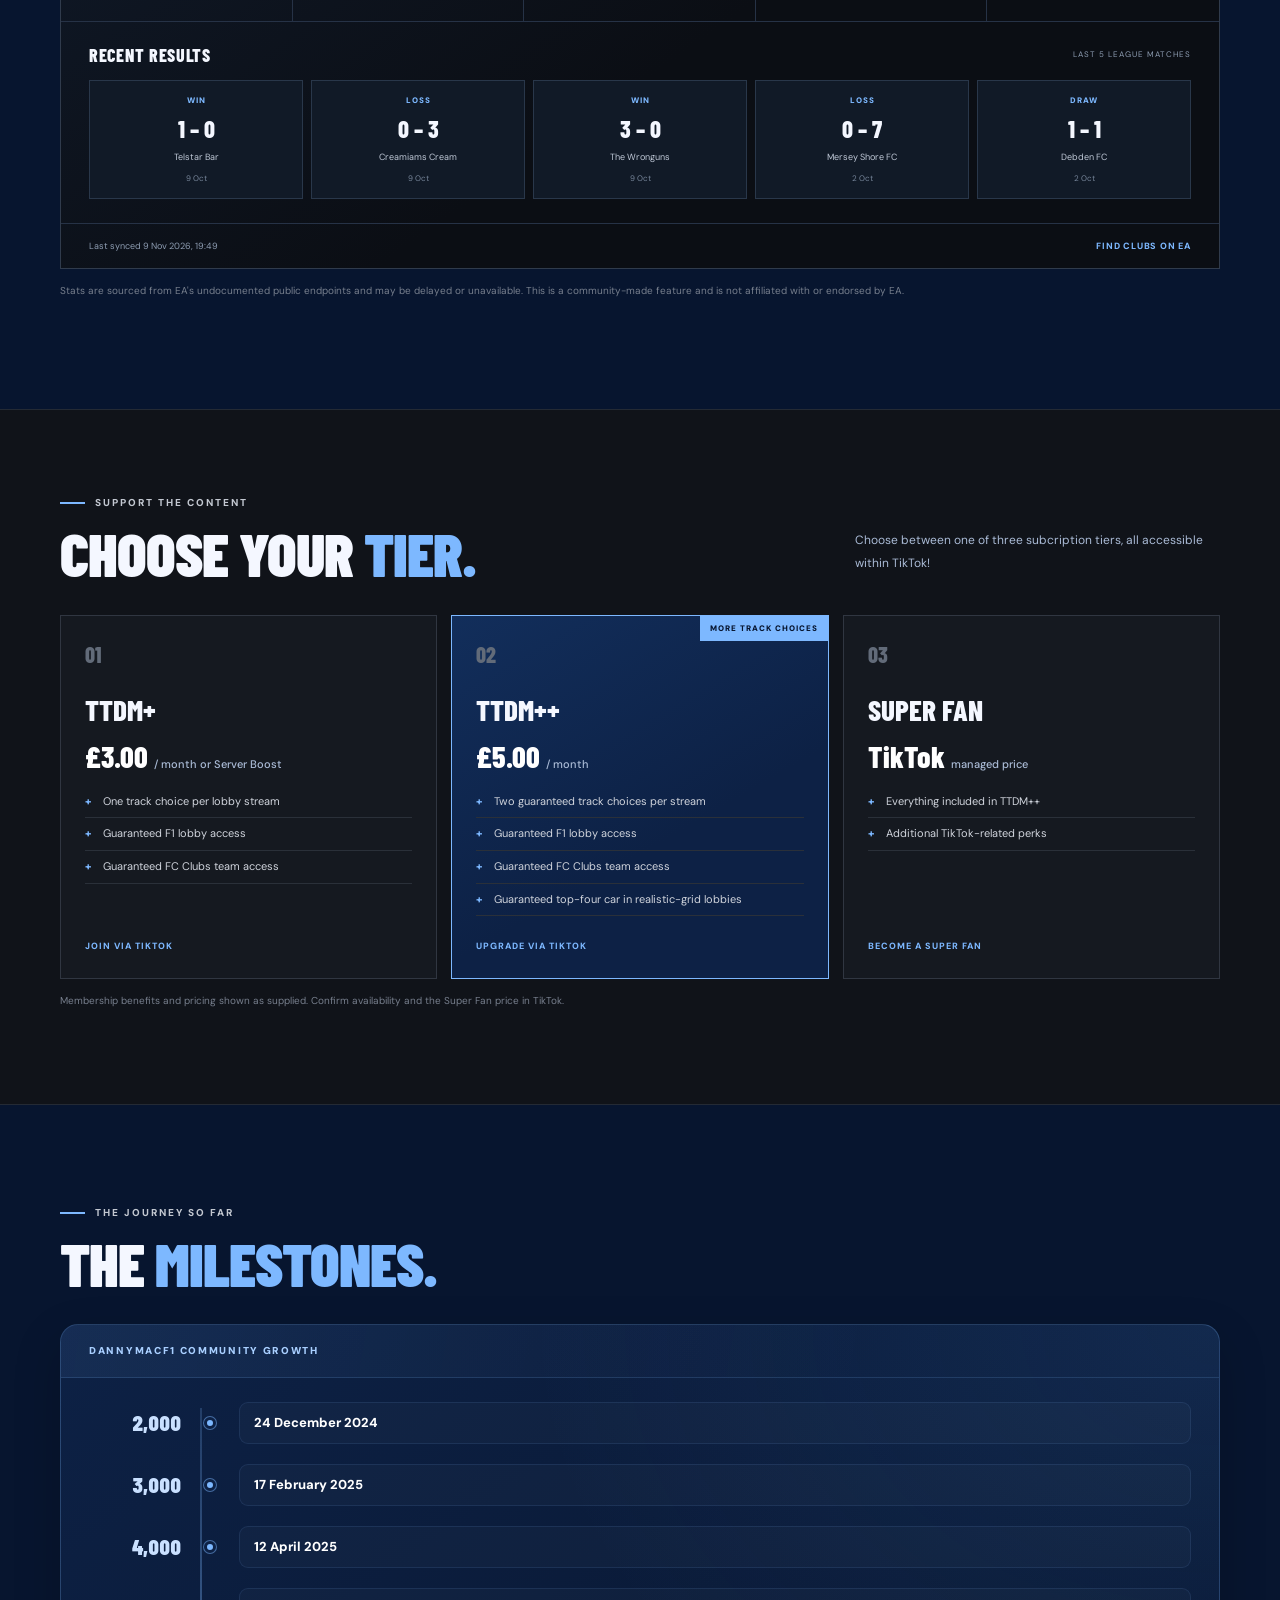
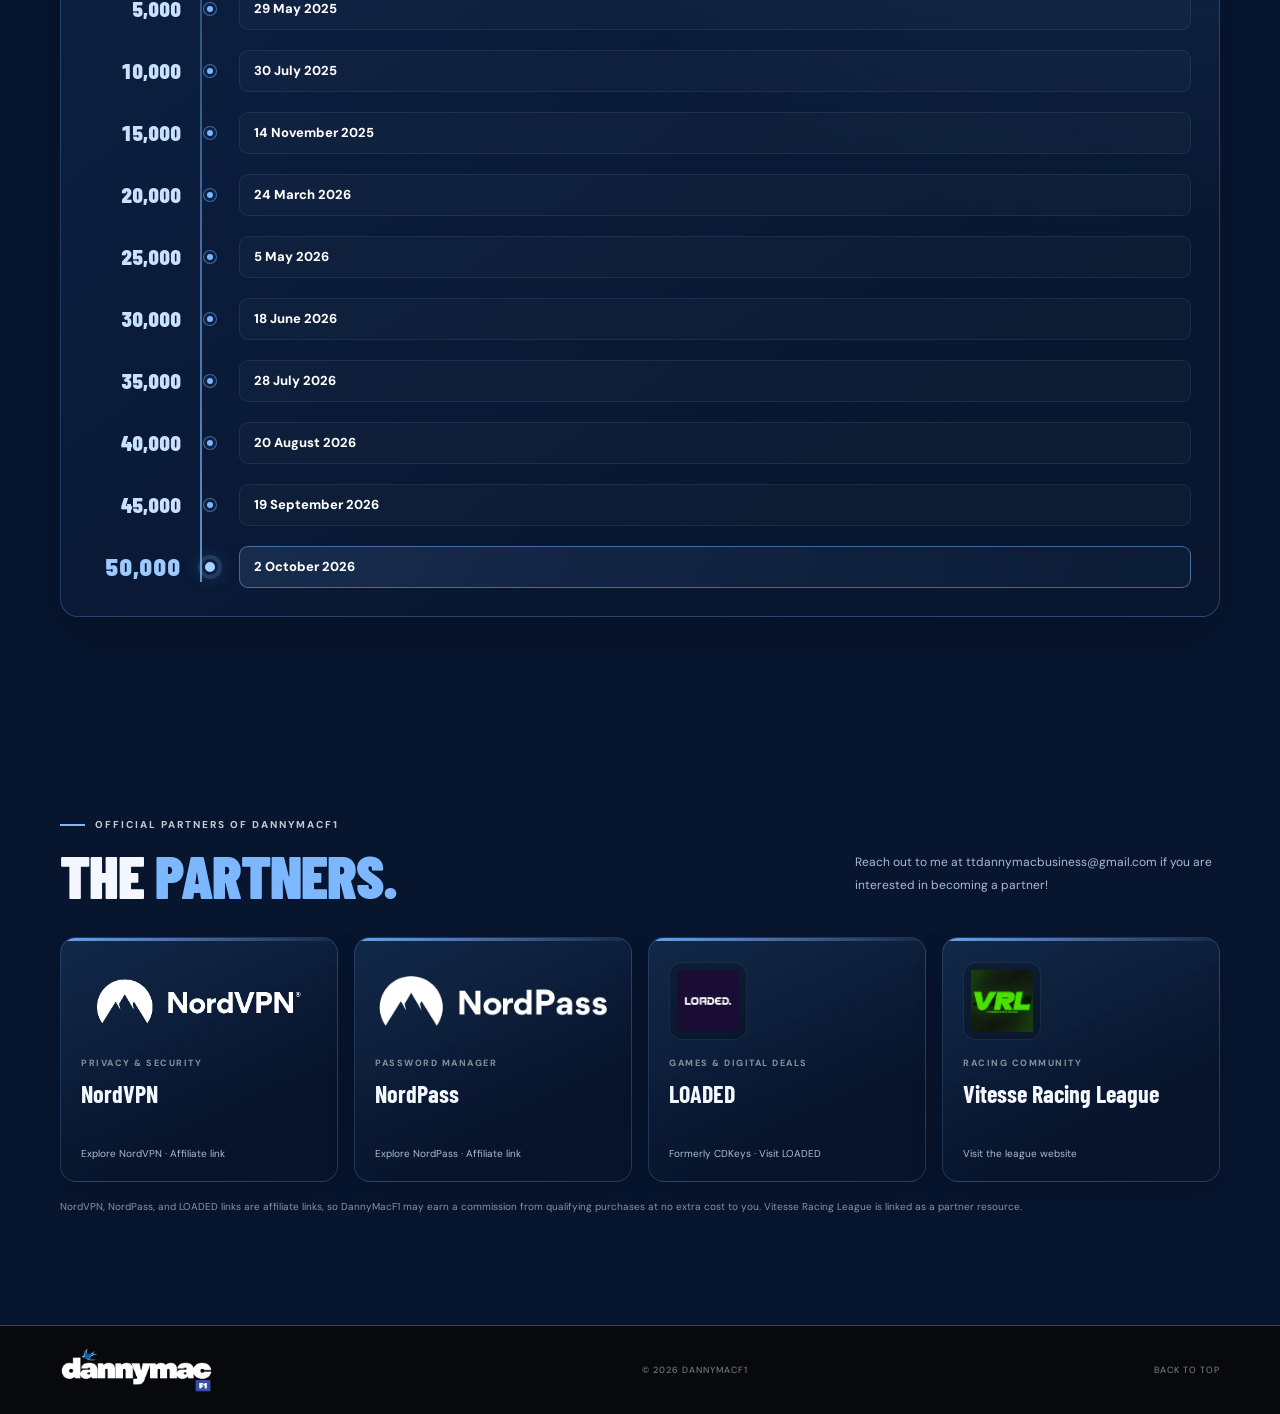
==== commit 4dc94e60: "Refresh Driver Daily script cache version" ====
--- a/index.html
+++ b/index.html
@@ -944,7 +944,7 @@
     <p class="driver-daily-credit">Credit to Evan for the idea 🐐</p>
    </section>
   </div>
-  <script src="app.js?v=20261109-02"></script>
+  <script src="app.js?v=20261109-03"></script>
  </body>
 </html>
 
--- a/styles.css
+++ b/styles.css
@@ -7191,3 +7191,30 @@
 @media(max-width:640px){
   .driver-daily-input-row #driverDailySubmit{width:100%}
 }
+
+
+/* Driver Daily: keep the full clue grid visible on narrow screens */
+@media(max-width:640px){
+  .driver-daily-grid-wrap{width:100%;overflow-x:hidden}
+  .driver-daily-grid-head,.driver-daily-row{
+    width:100%;
+    min-width:0;
+    grid-template-columns:repeat(4,minmax(0,1fr));
+    gap:4px;
+  }
+  .driver-daily-grid-head{
+    font-size:clamp(6px,1.8vw,8px);
+    line-height:1.2;
+    letter-spacing:0;
+    overflow-wrap:anywhere;
+  }
+  .driver-daily-cell{
+    min-width:0;
+    min-height:42px;
+    padding:6px 3px;
+    font-size:clamp(8px,2.5vw,10px);
+    line-height:1.2;
+    overflow-wrap:anywhere;
+    word-break:break-word;
+  }
+}
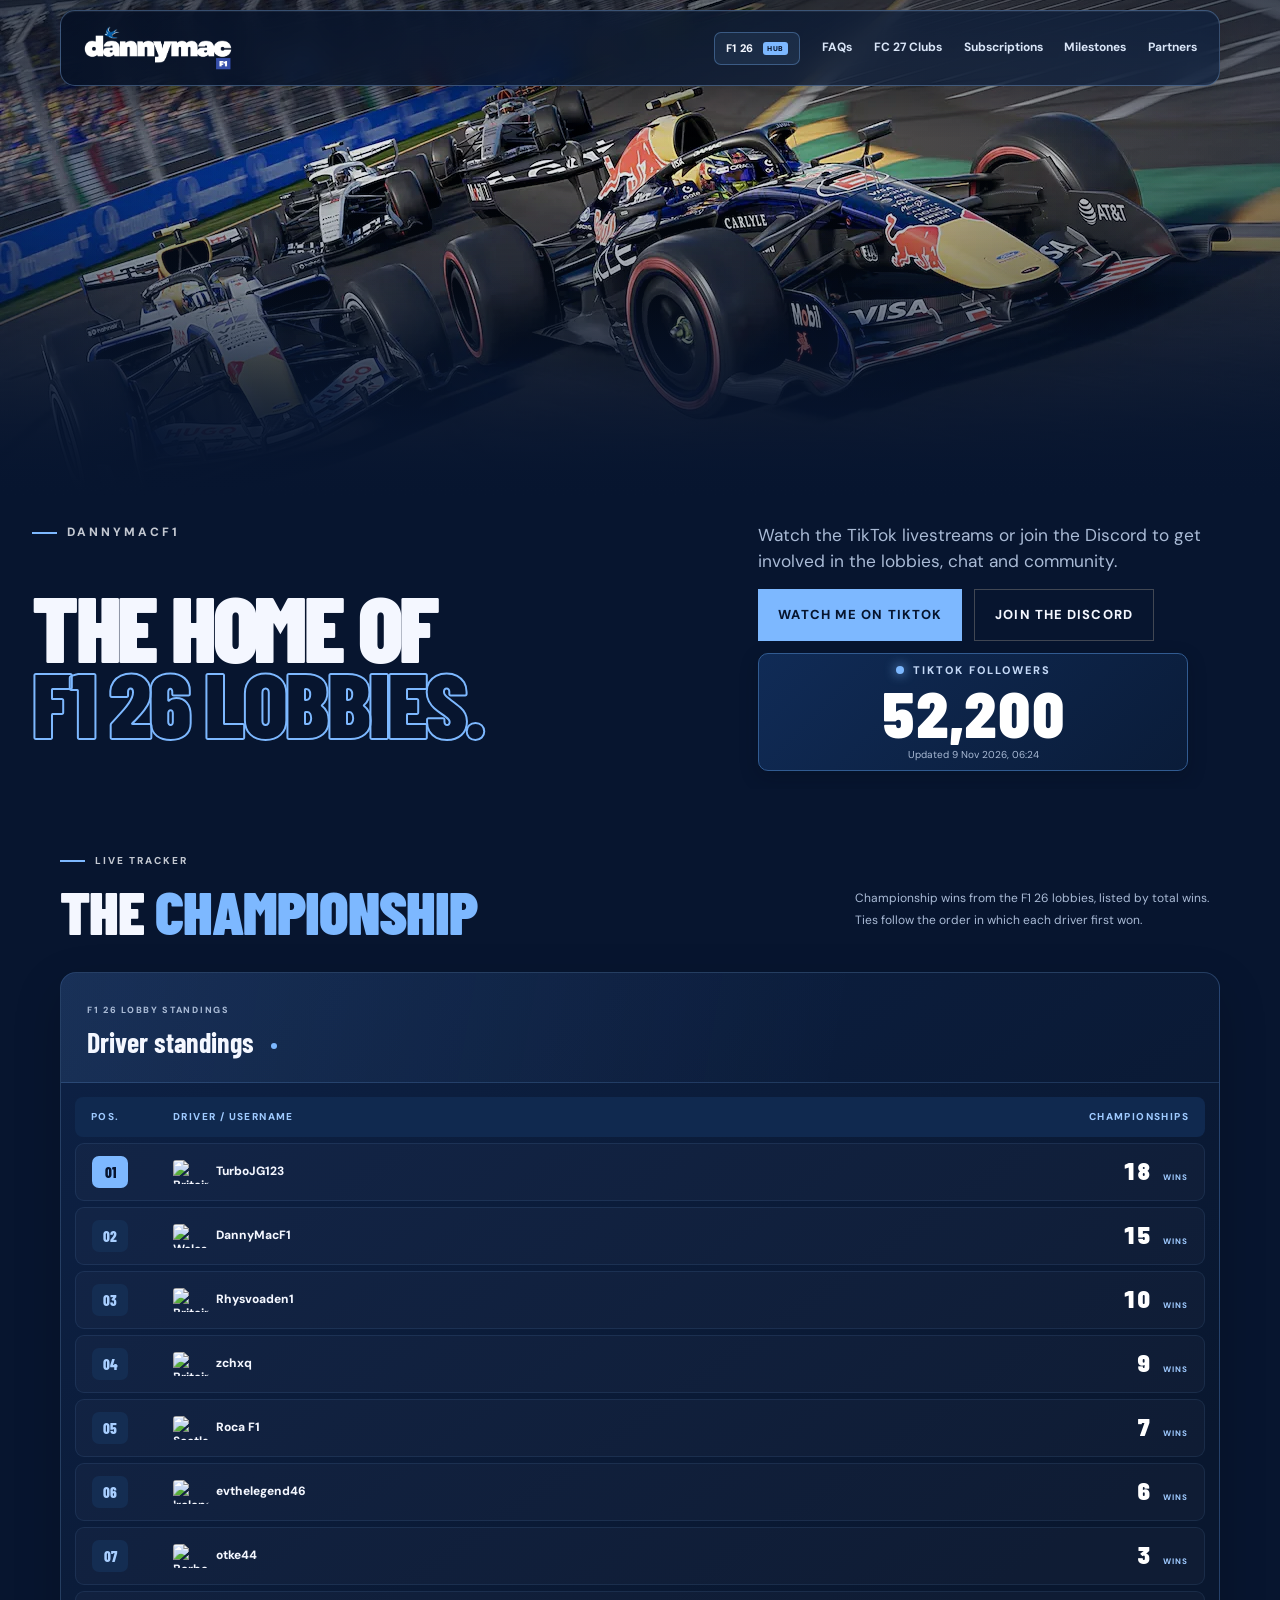
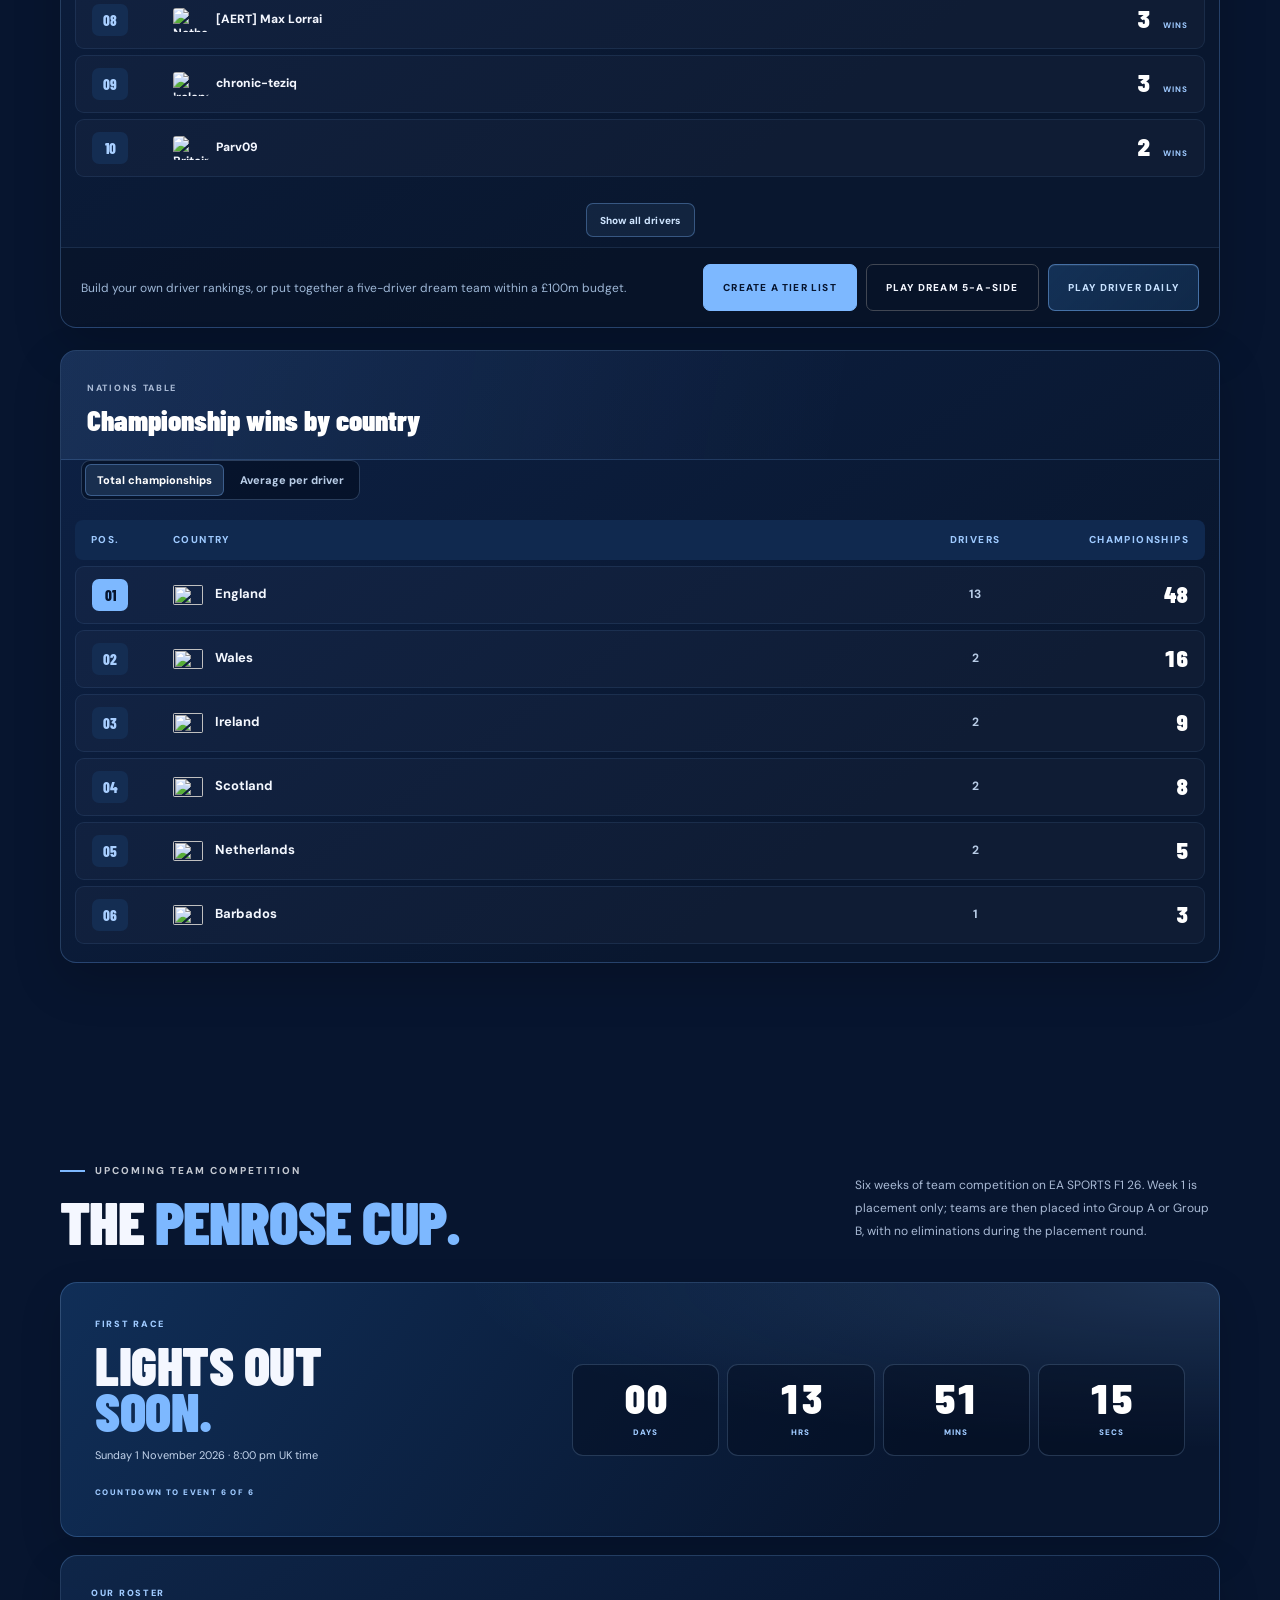
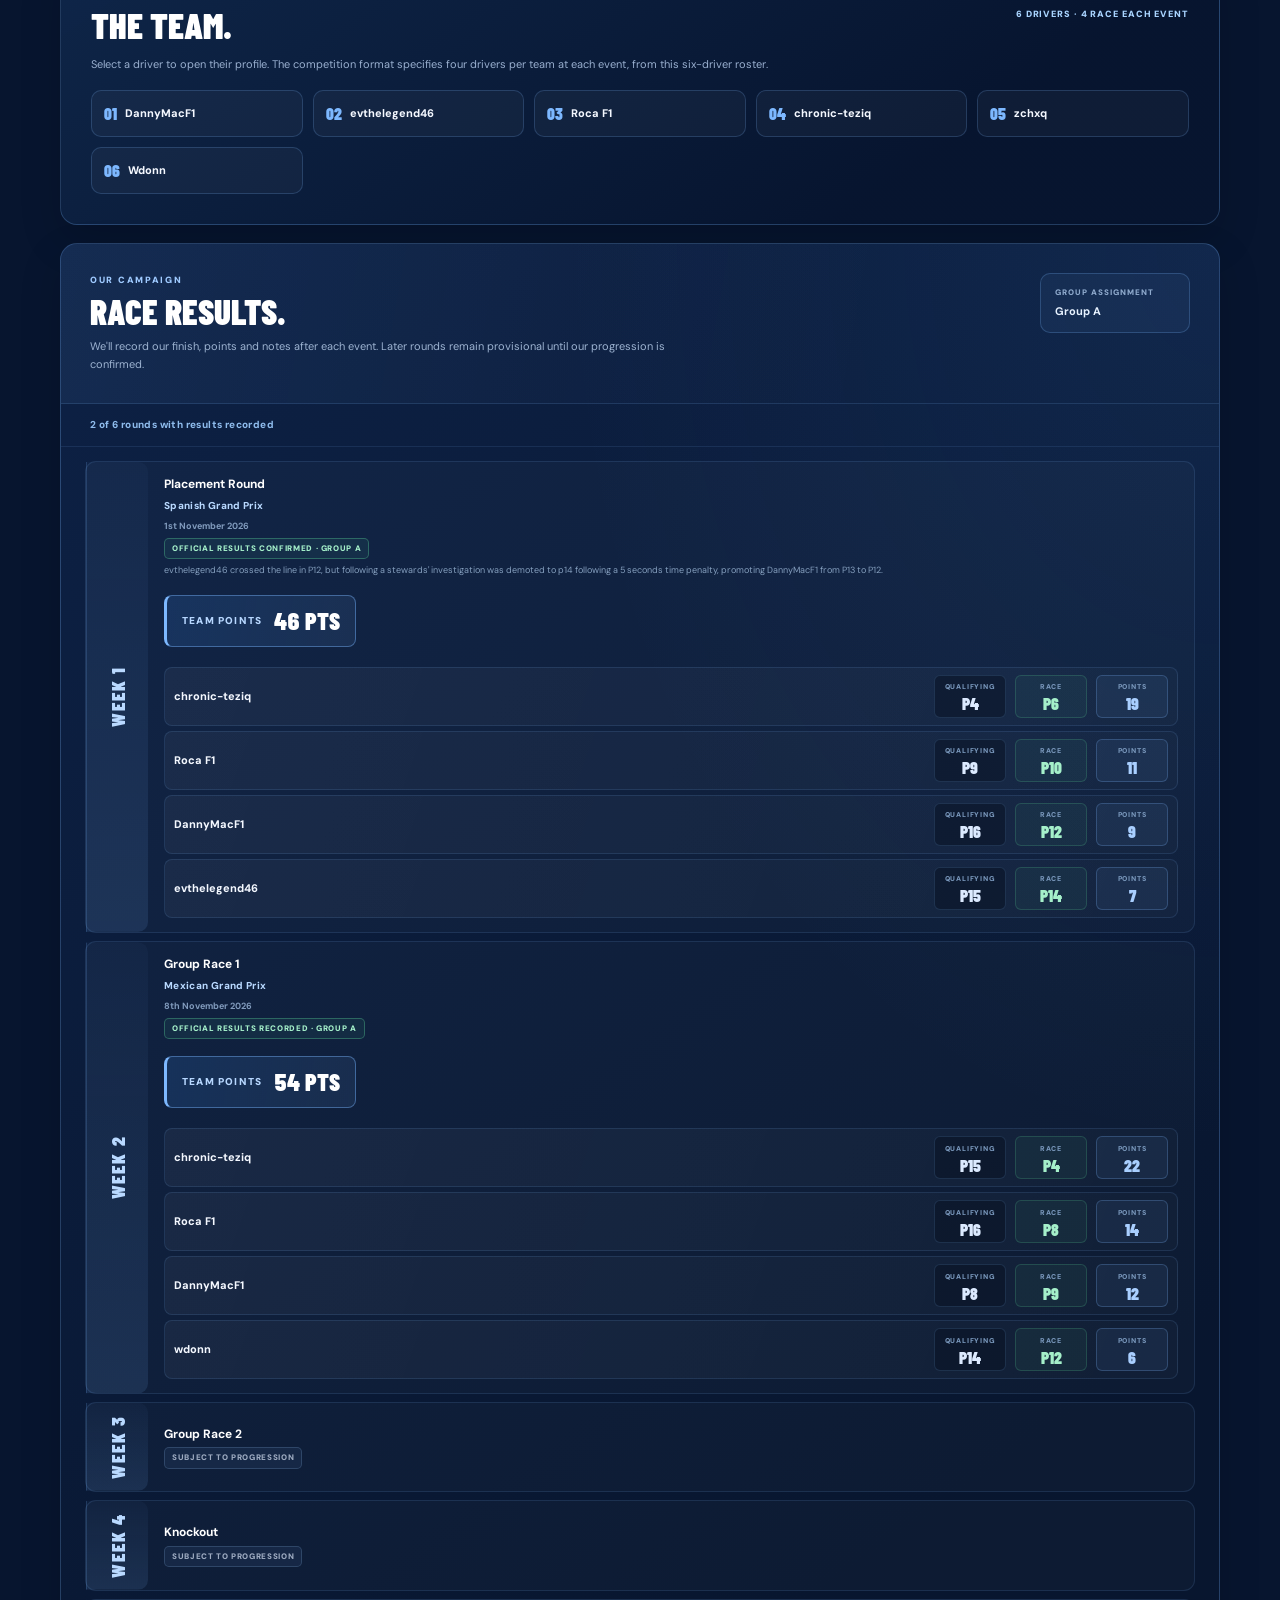
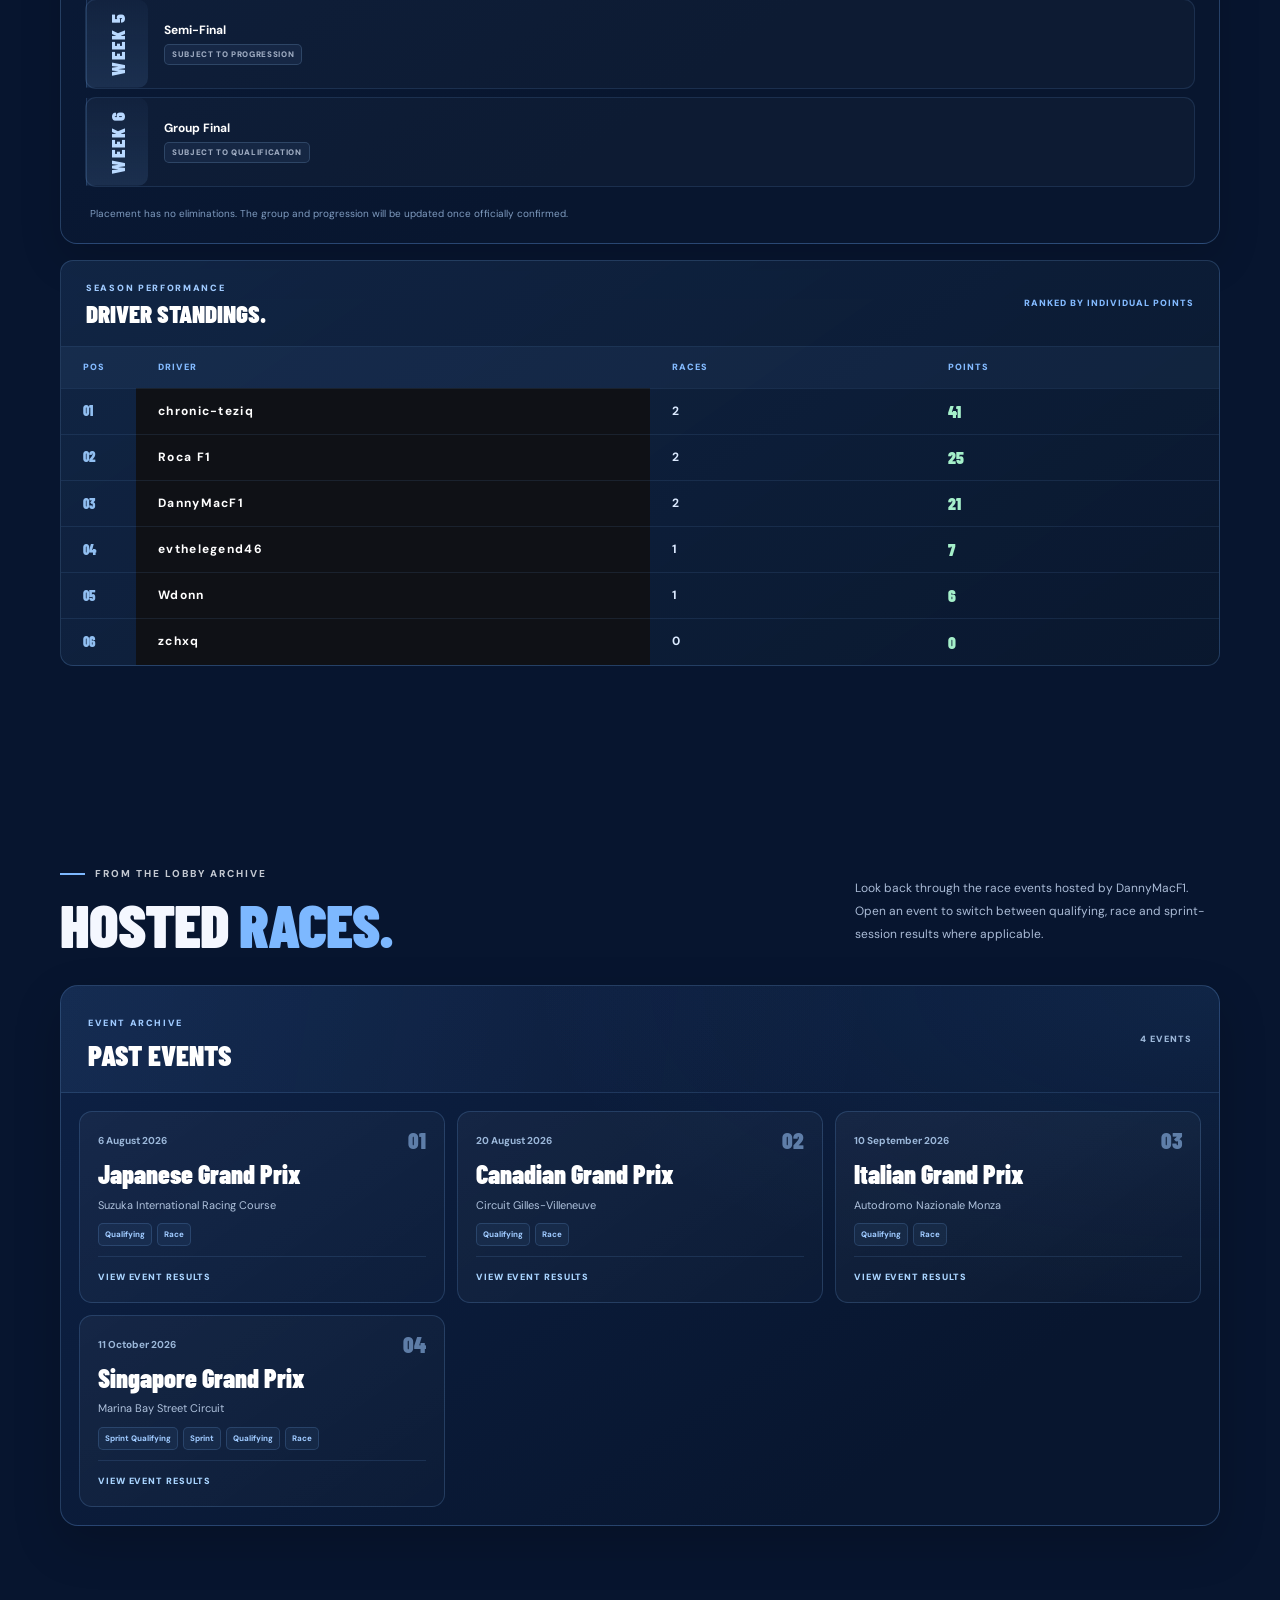
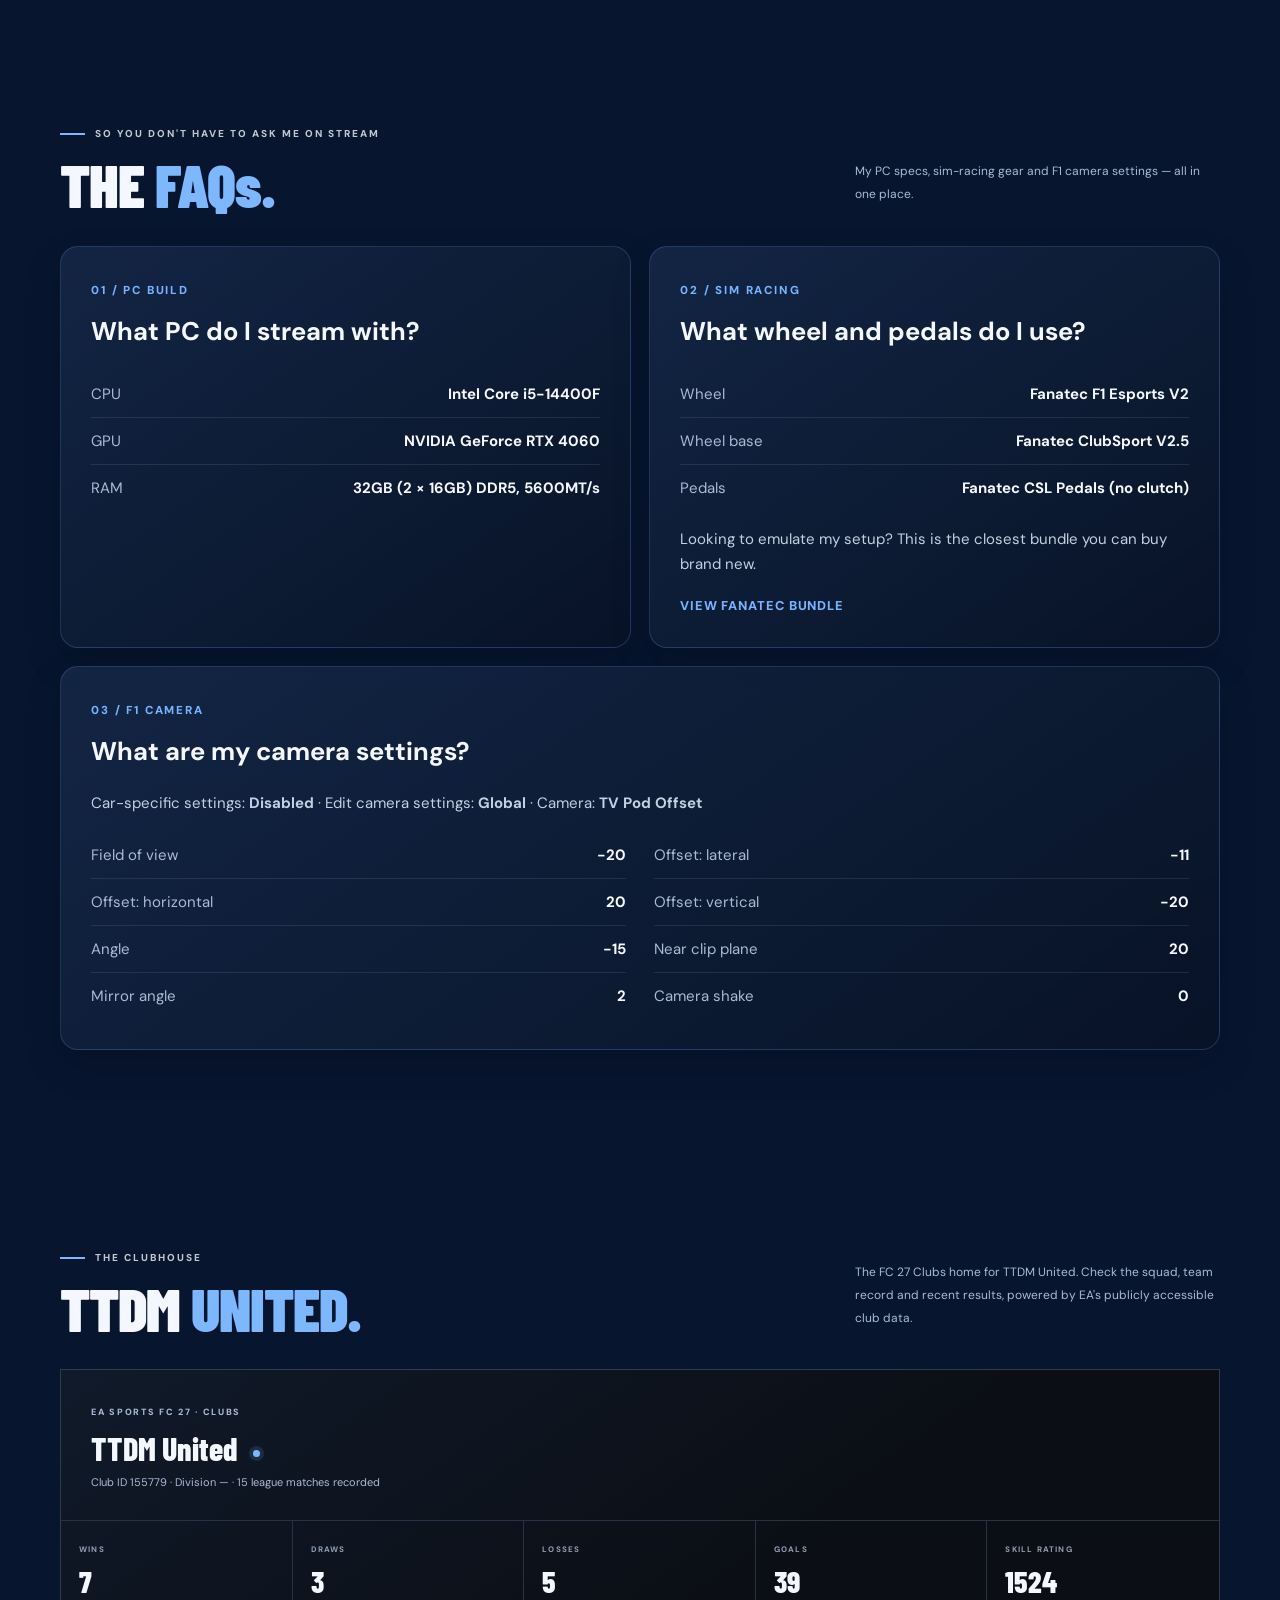
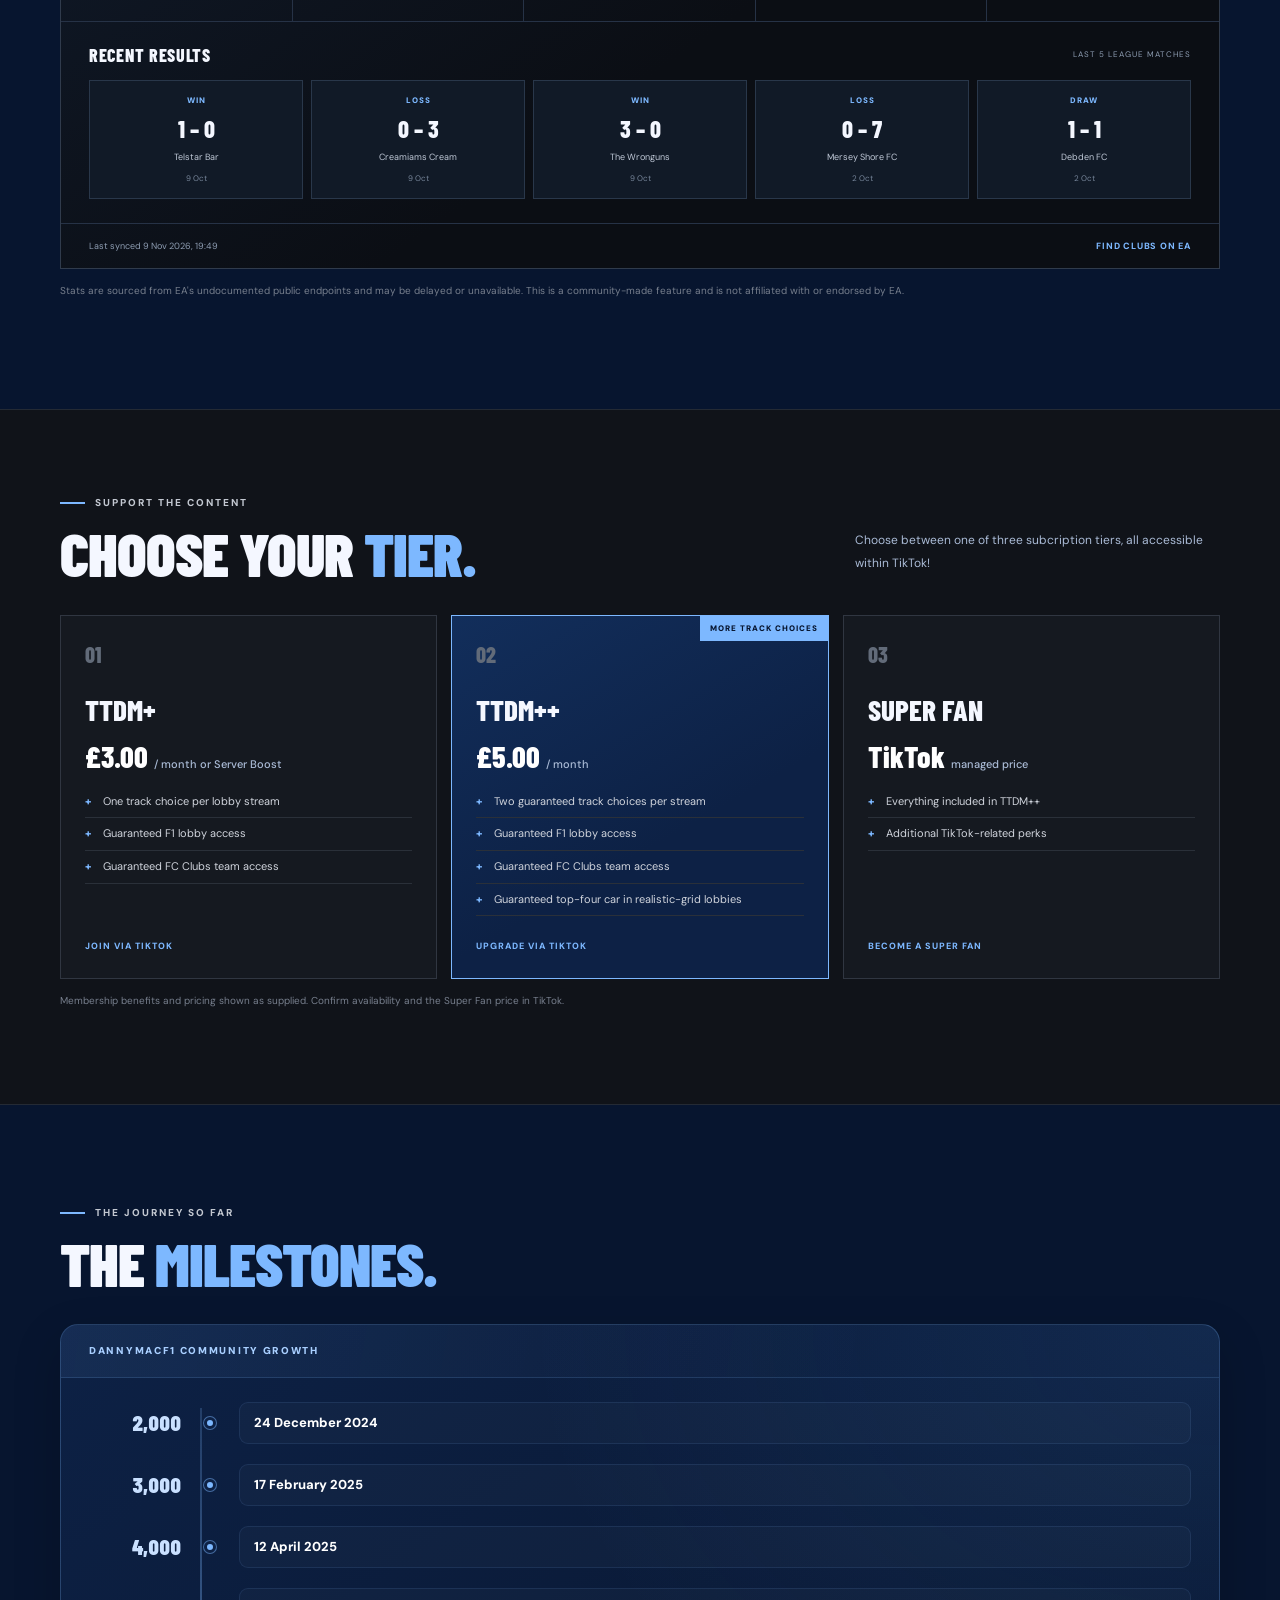
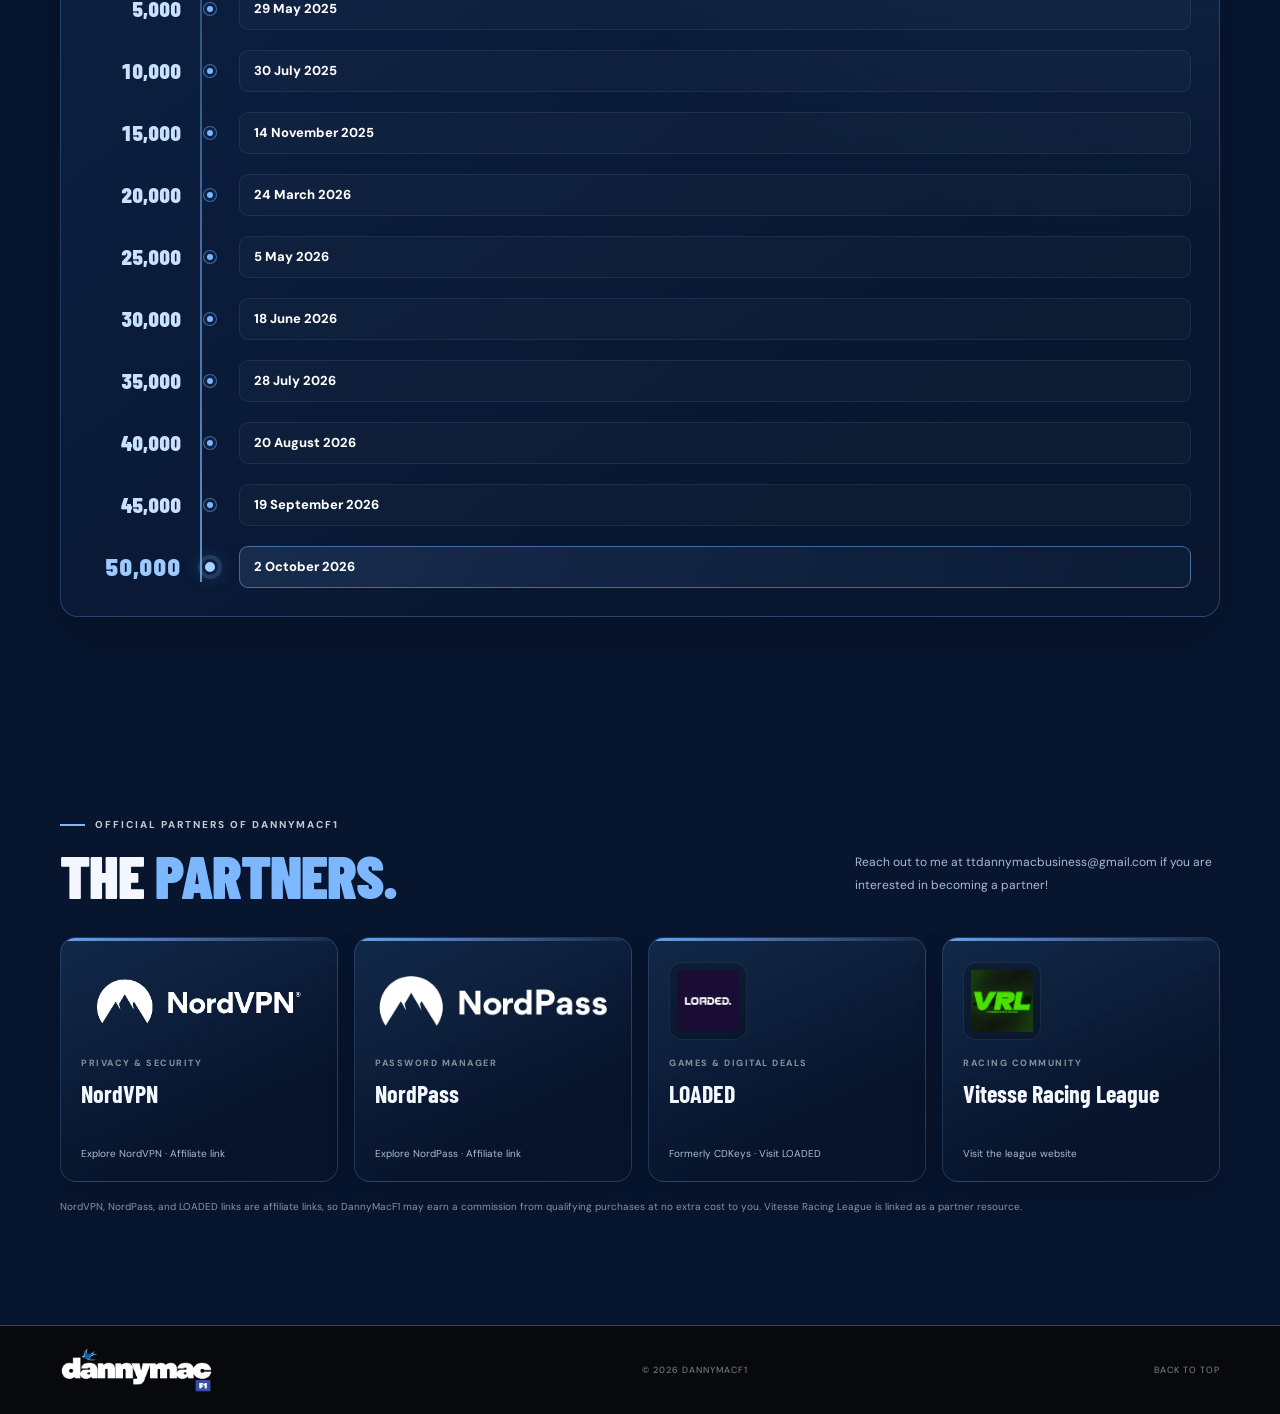
==== commit b517b989: "Update Driver Daily instructions for five guesses" ====
--- a/index.html
+++ b/index.html
@@ -924,8 +924,8 @@
     <button type="button" class="driver-daily-close" id="closeDriverDaily" aria-label="Close Driver Daily">×</button>
     <div class="driver-daily-kicker">DANNYMACF1 · DAILY CHALLENGE</div>
     <h2 id="driverDailyTitle">DRIVER <span class="accent">DAILY.</span></h2>
-    <p class="driver-daily-intro">Guess the championship driver from three clues. You have eight attempts to find today's answer.</p>
-    <div class="driver-daily-meta"><span id="driverDailyDate"></span><span id="driverDailyAttempts">8 GUESSES LEFT</span></div>
+    <p class="driver-daily-intro">Guess the championship driver from three clues. You have five attempts to find today's answer.</p>
+    <div class="driver-daily-meta"><span id="driverDailyDate"></span><span id="driverDailyAttempts">5 GUESSES LEFT</span></div>
     <div class="driver-daily-grid-wrap">
      <div class="driver-daily-grid-head"><span>DRIVER</span><span>NATIONALITY</span><span>CHAMPIONSHIP WINS</span><span>GAMING PLATFORM</span></div>
      <div id="driverDailyGrid" class="driver-daily-grid" aria-live="polite"></div>
@@ -944,7 +944,7 @@
     <p class="driver-daily-credit">Credit to Evan for the idea 🐐</p>
    </section>
   </div>
-  <script src="app.js?v=20261109-03"></script>
+  <script src="app.js?v=20261109-04"></script>
  </body>
 </html>
 
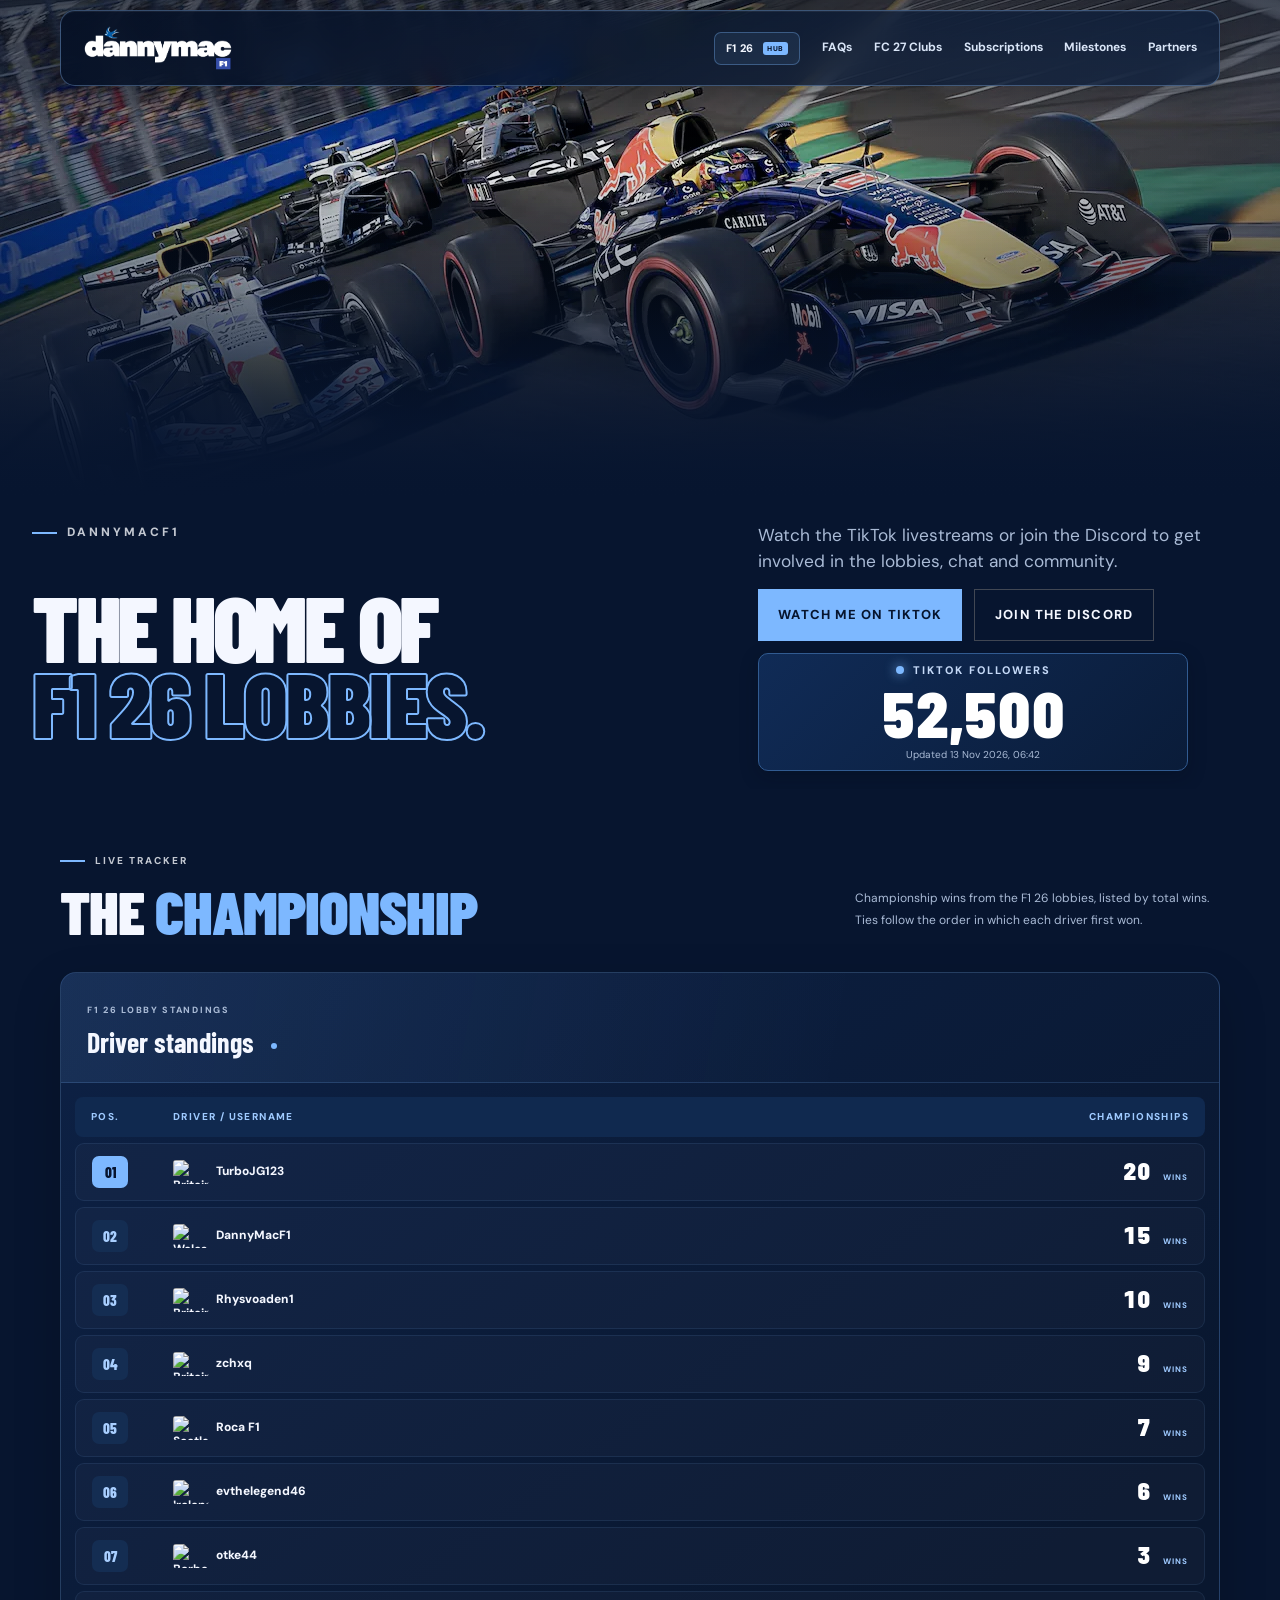
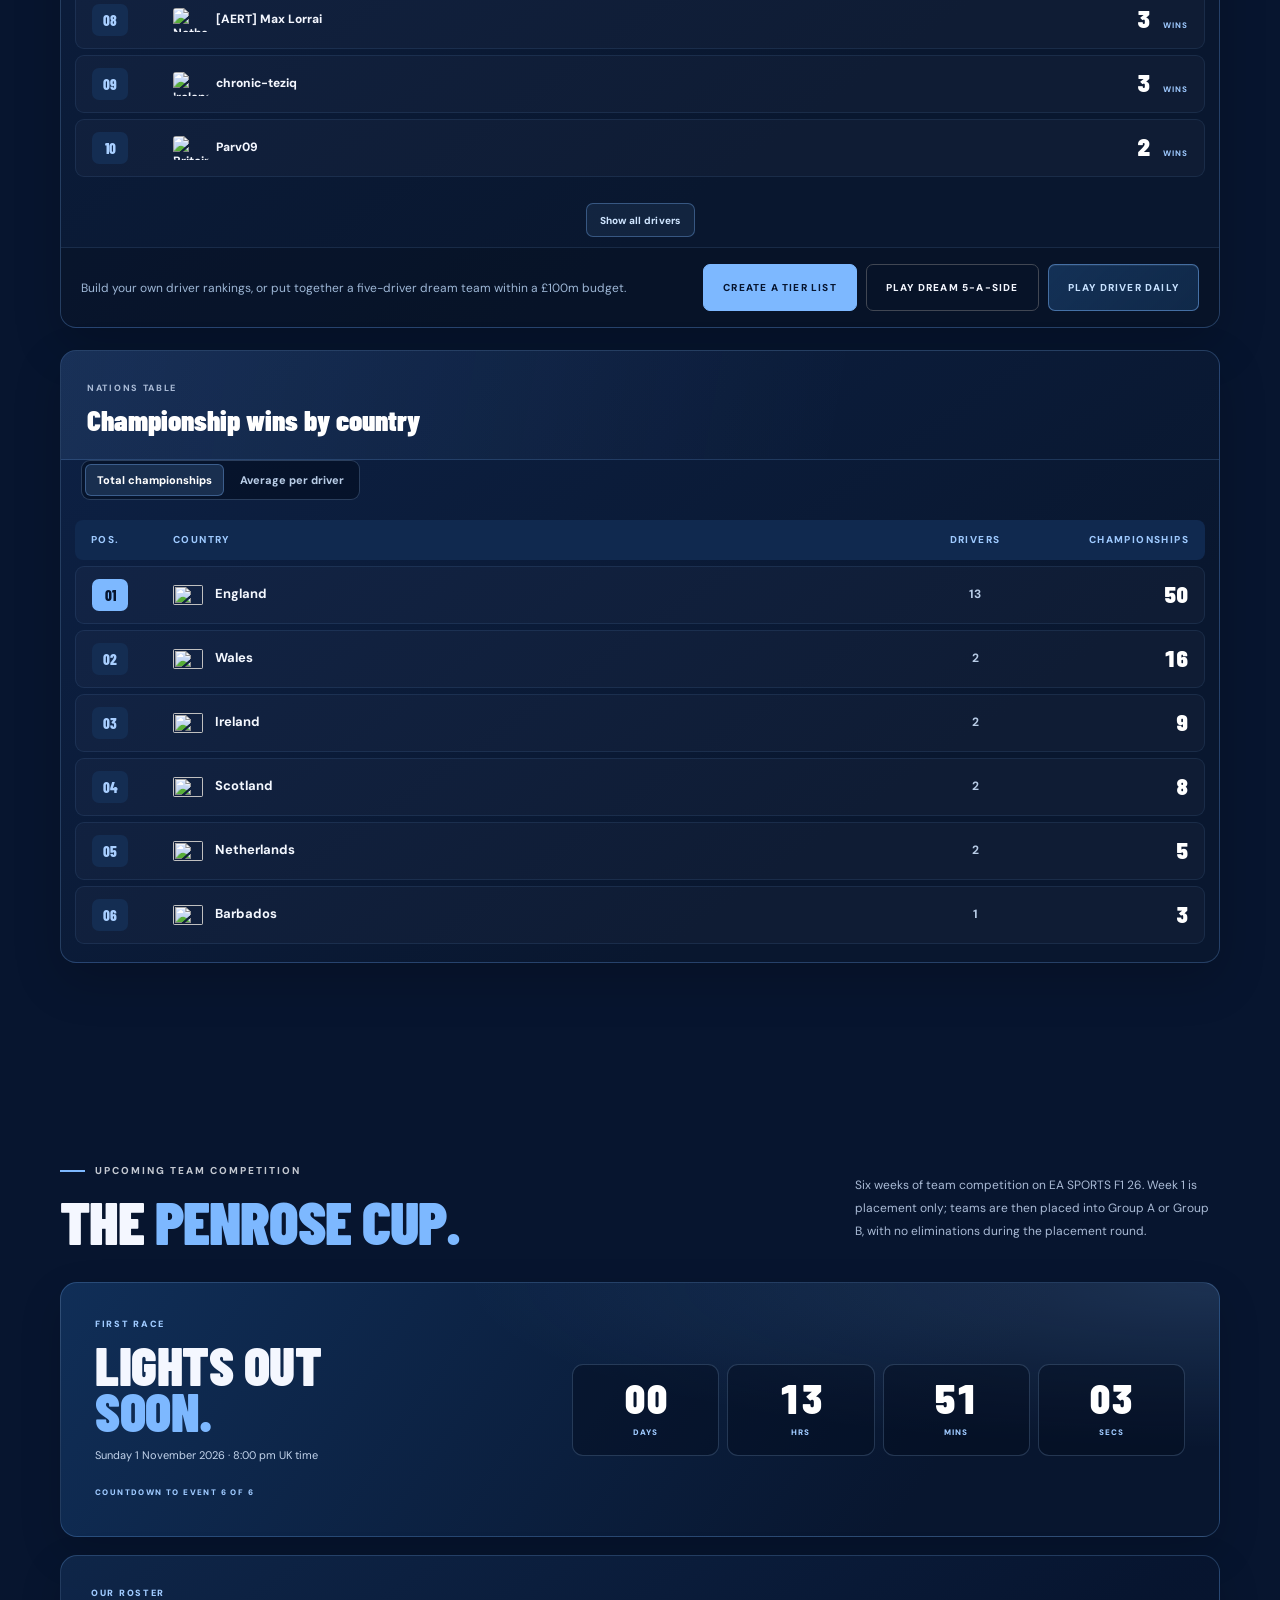
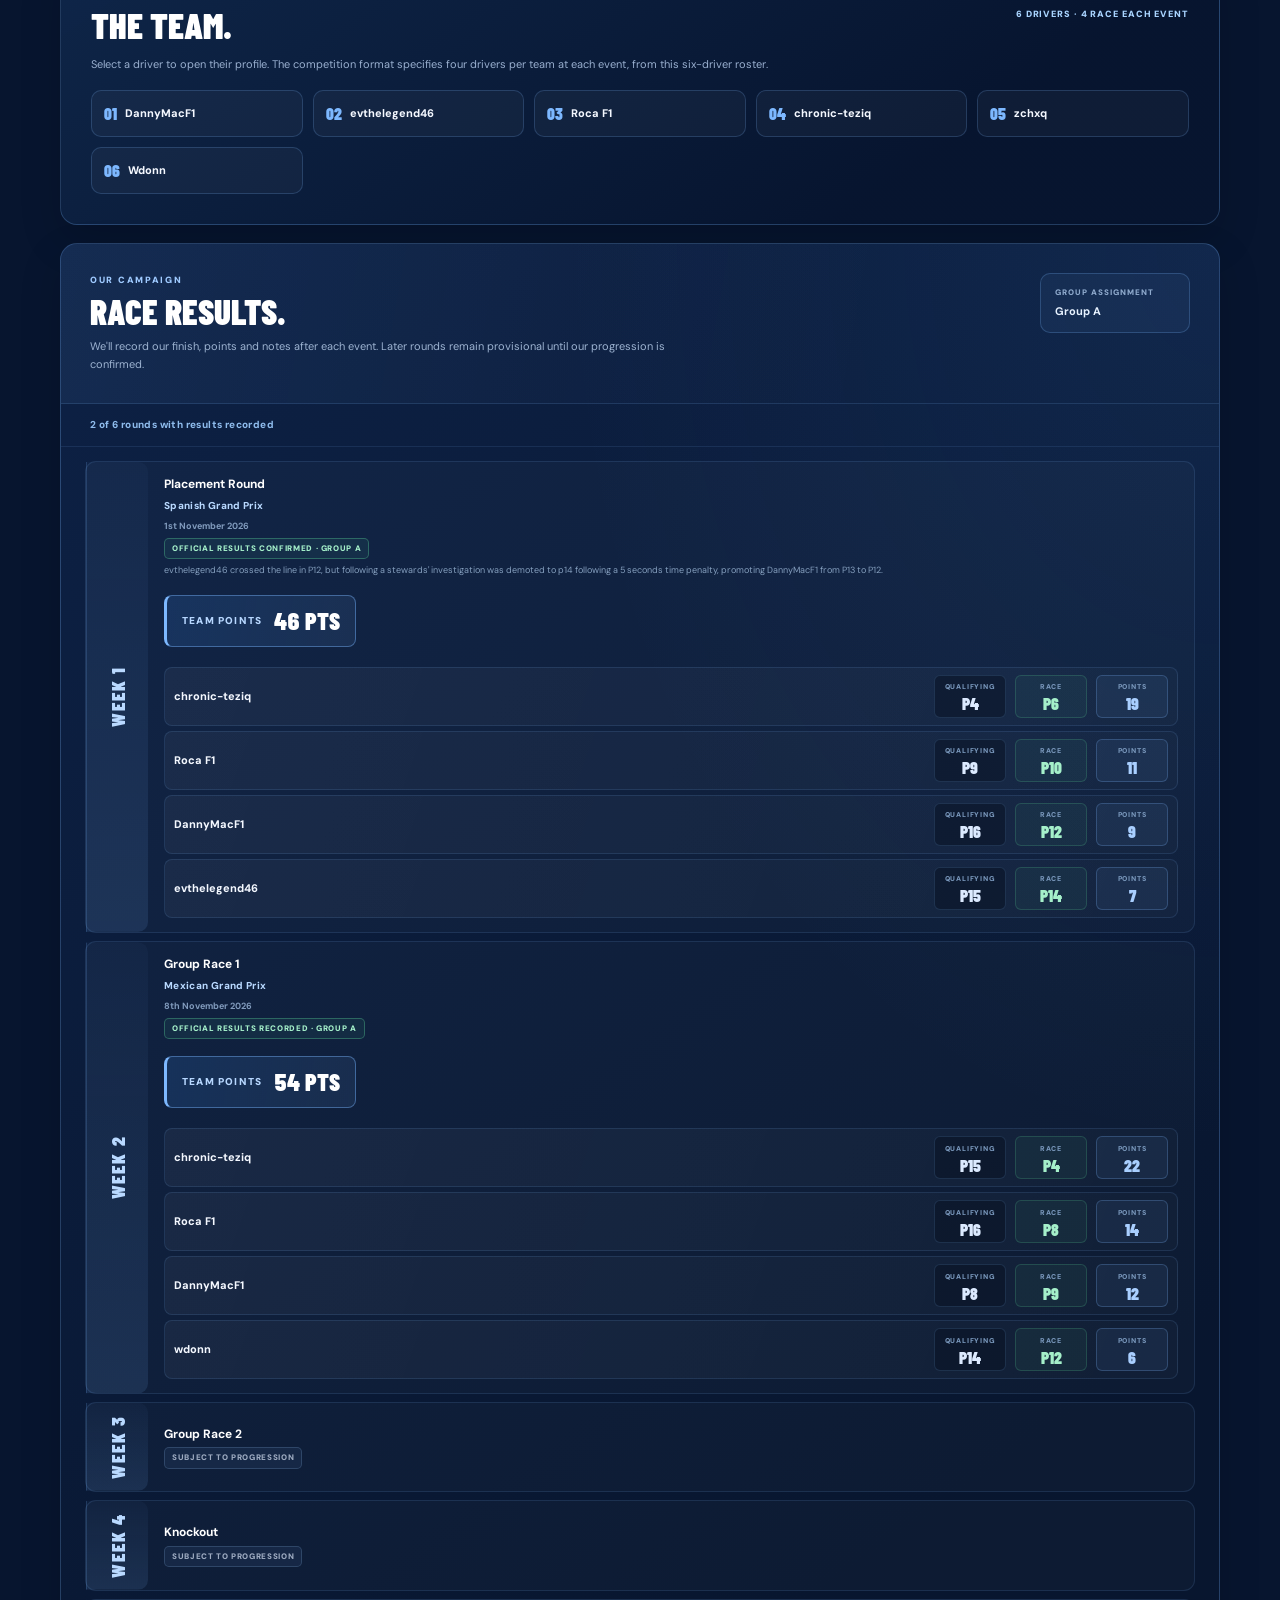
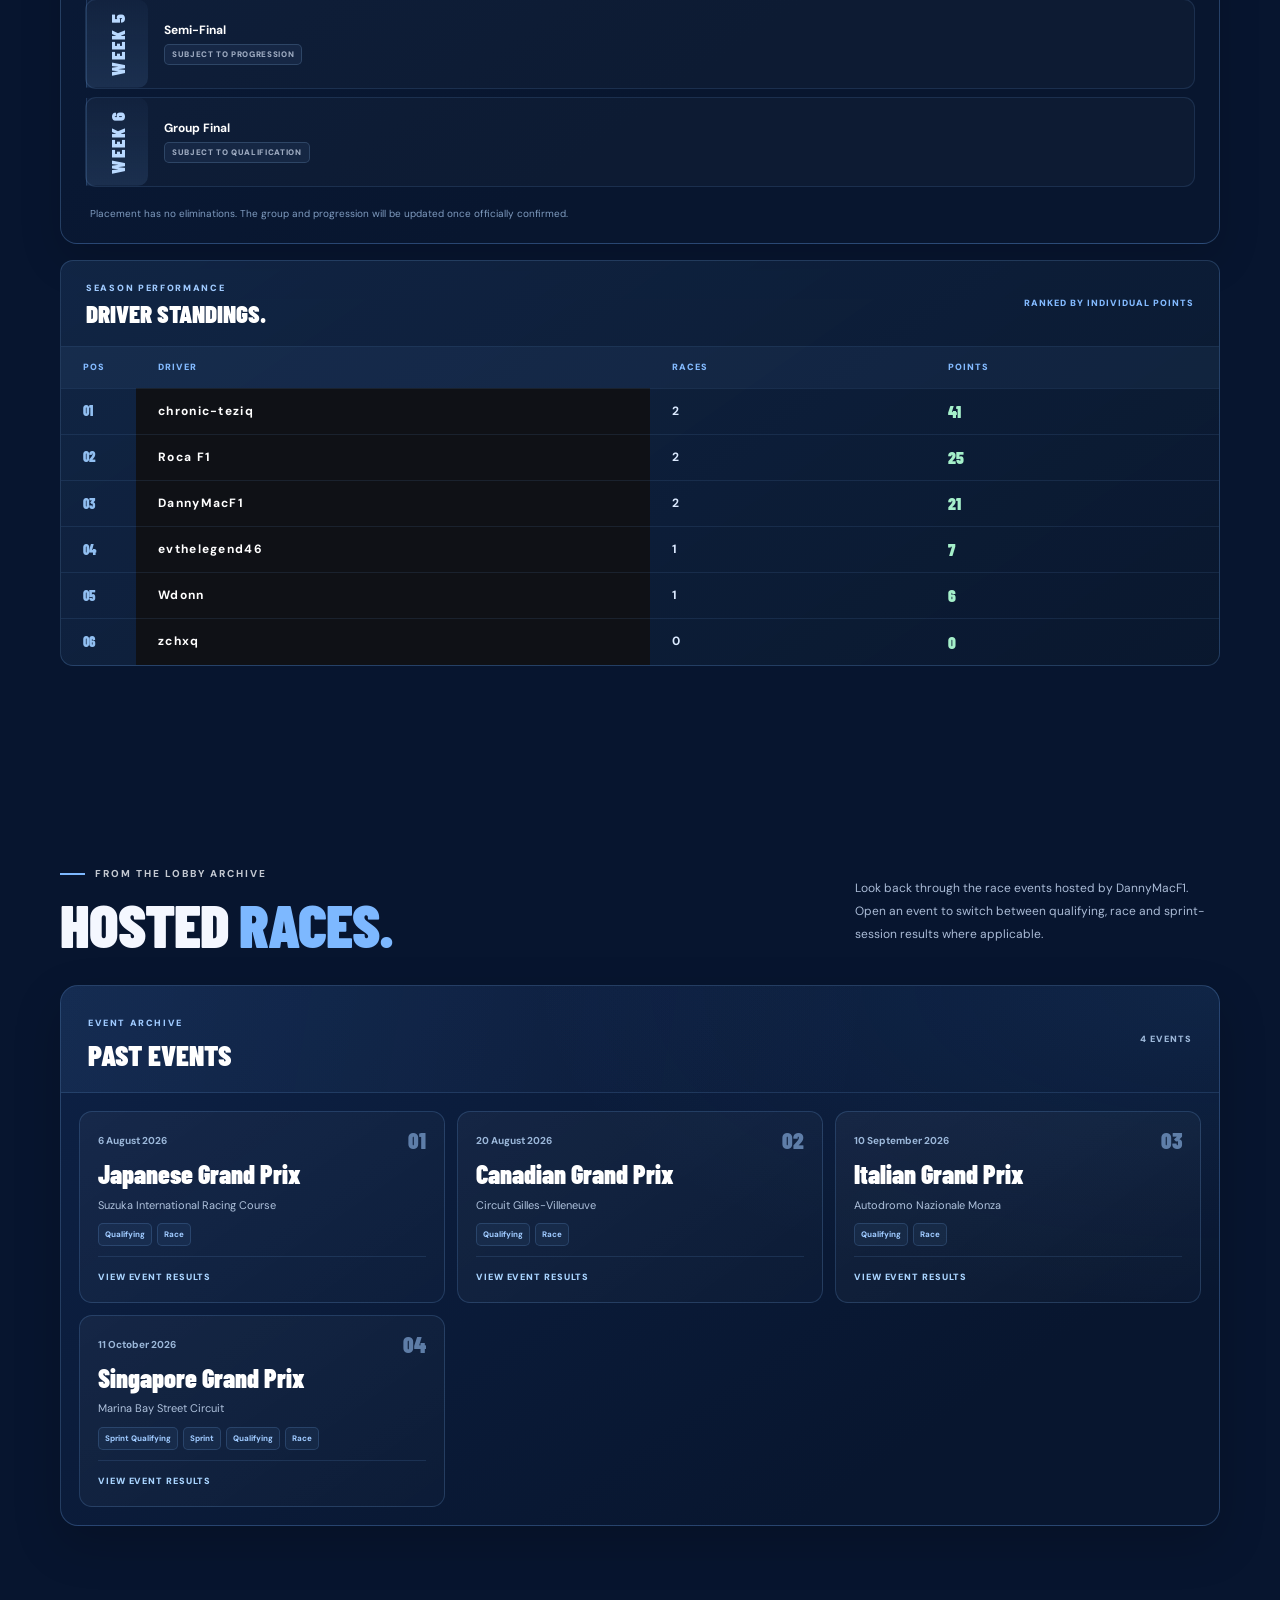
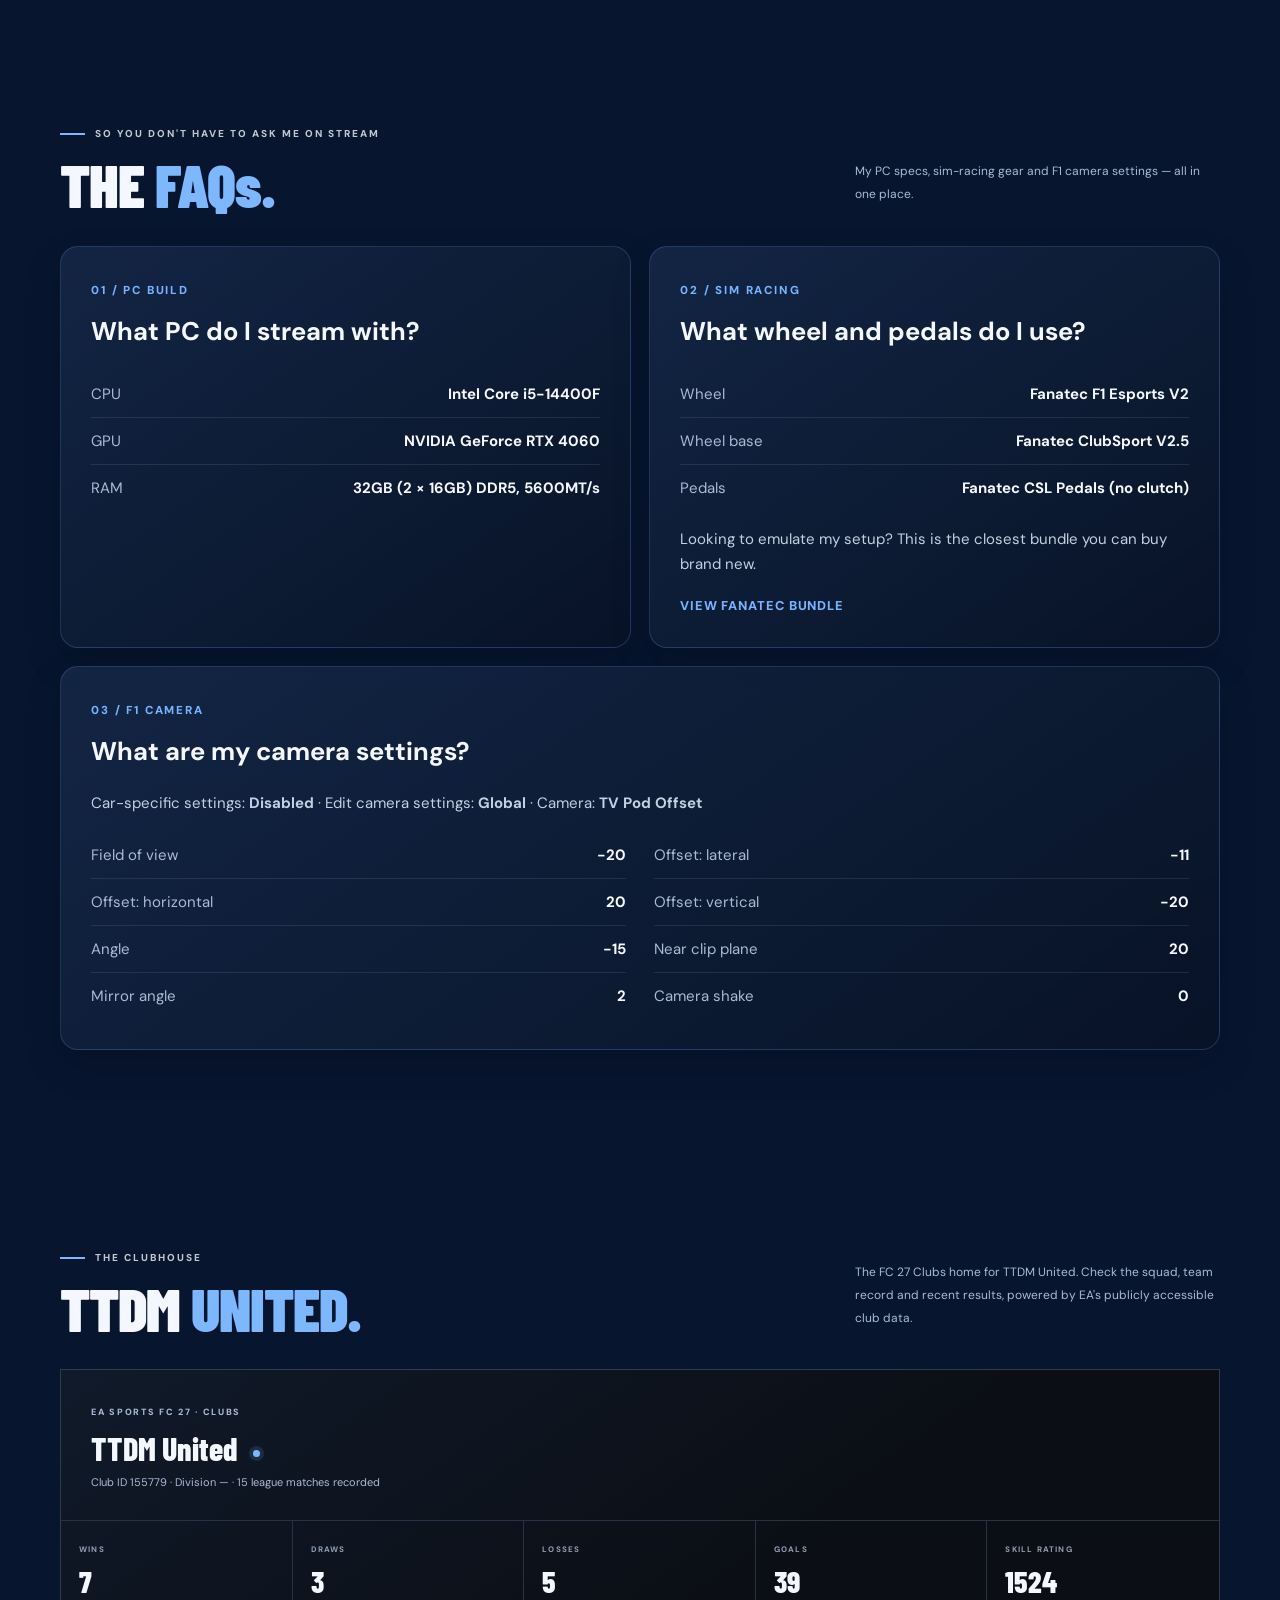
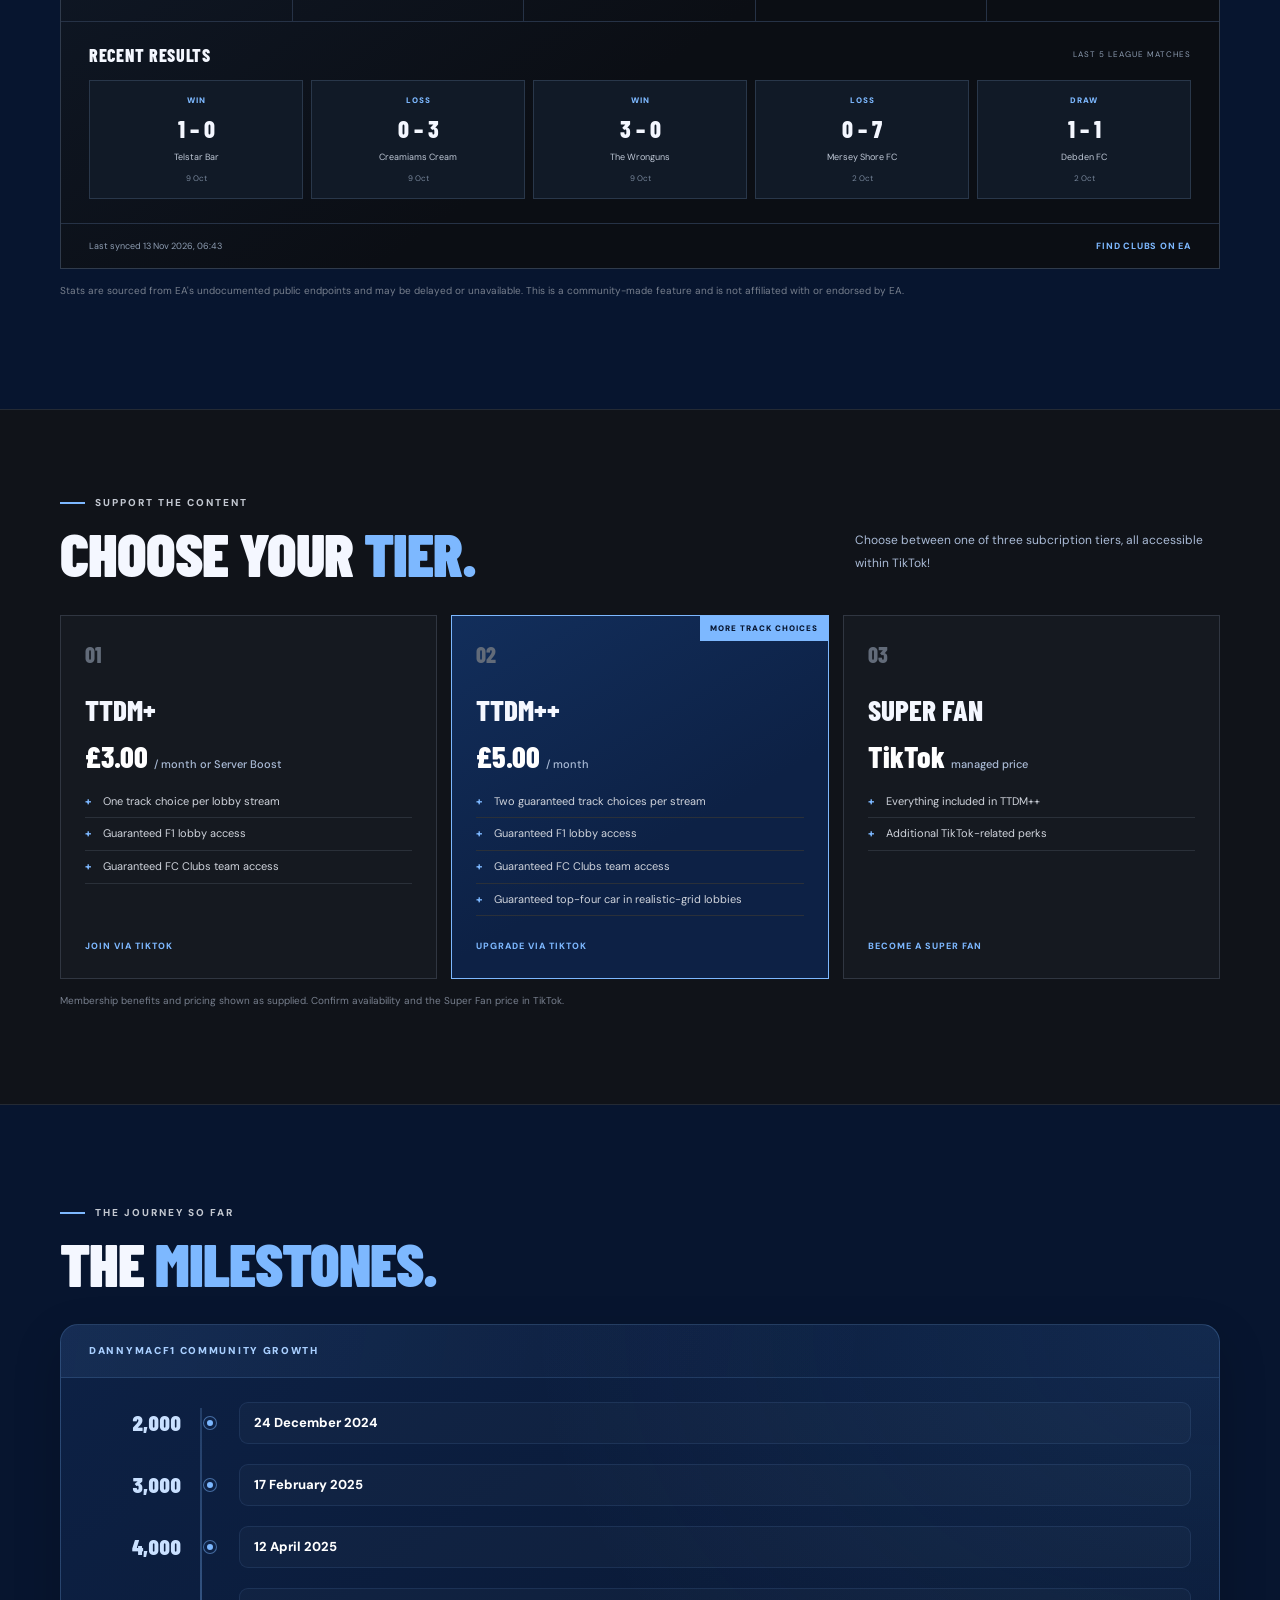
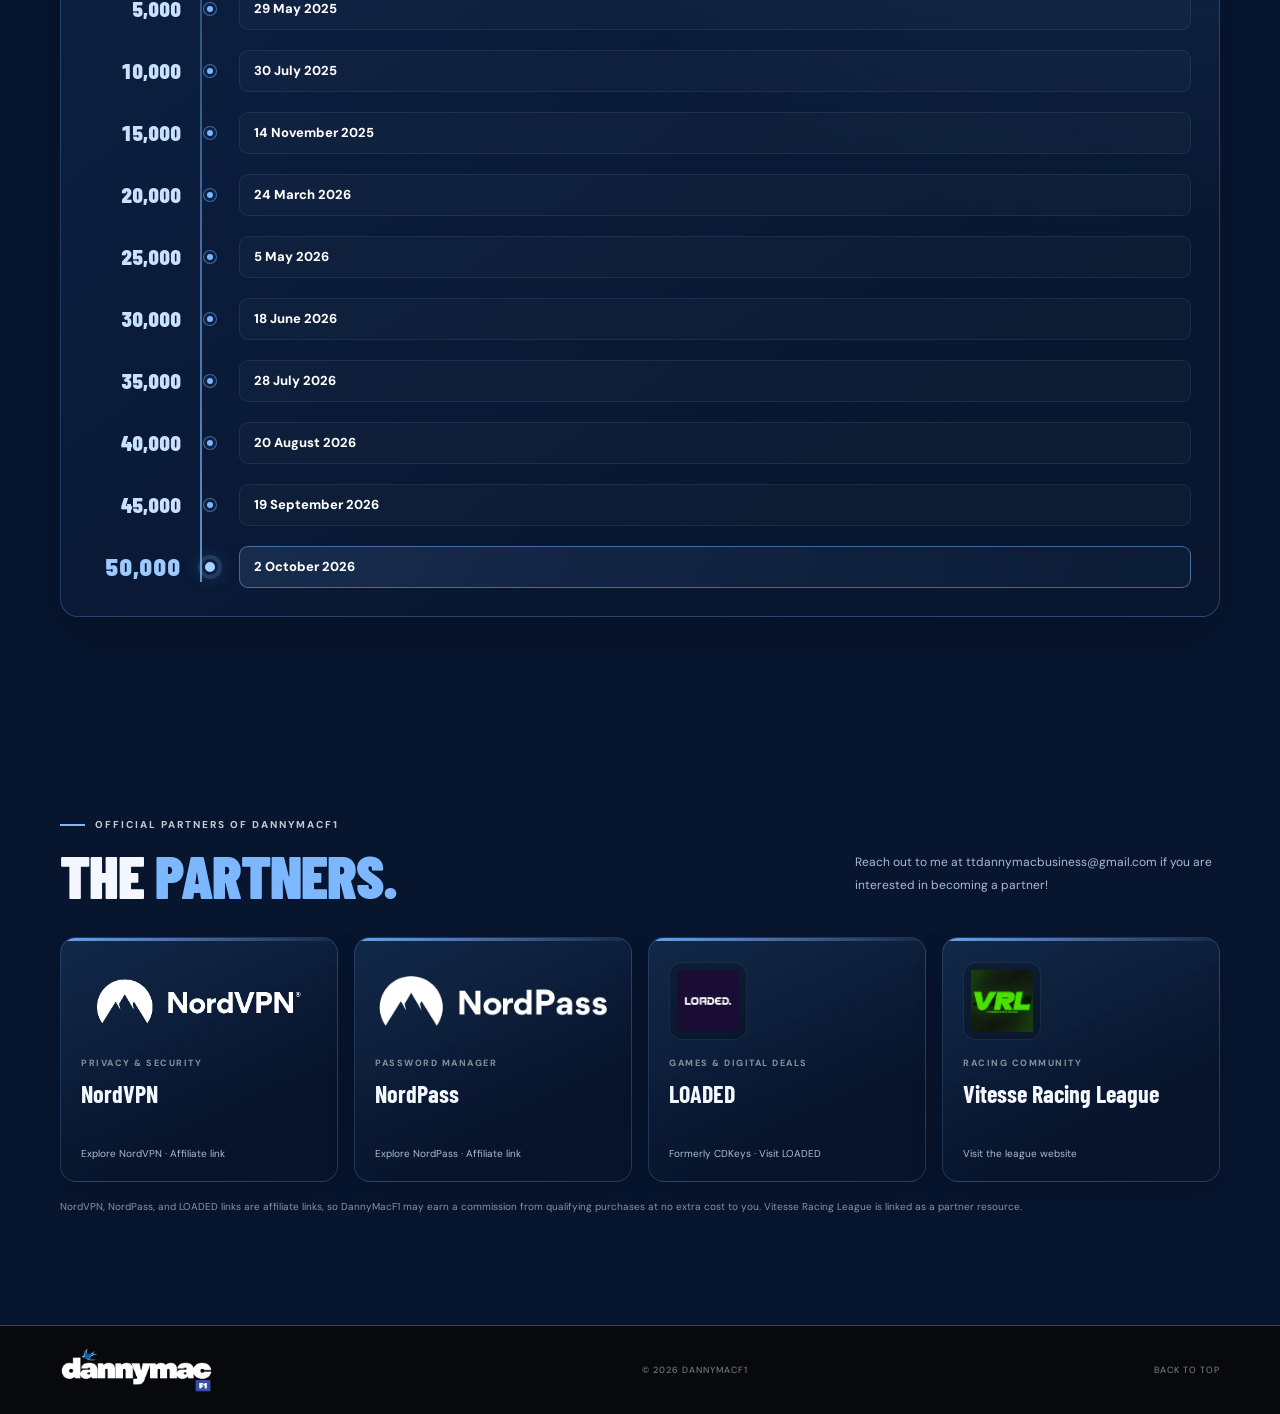
==== commit da15c058: "Refresh Driver Daily script after eligibility fix" ====
--- a/index.html
+++ b/index.html
@@ -944,7 +944,7 @@
     <p class="driver-daily-credit">Credit to Evan for the idea 🐐</p>
    </section>
   </div>
-  <script src="app.js?v=20261109-04"></script>
+  <script src="app.js?v=20261113-01"></script>
  </body>
 </html>
 
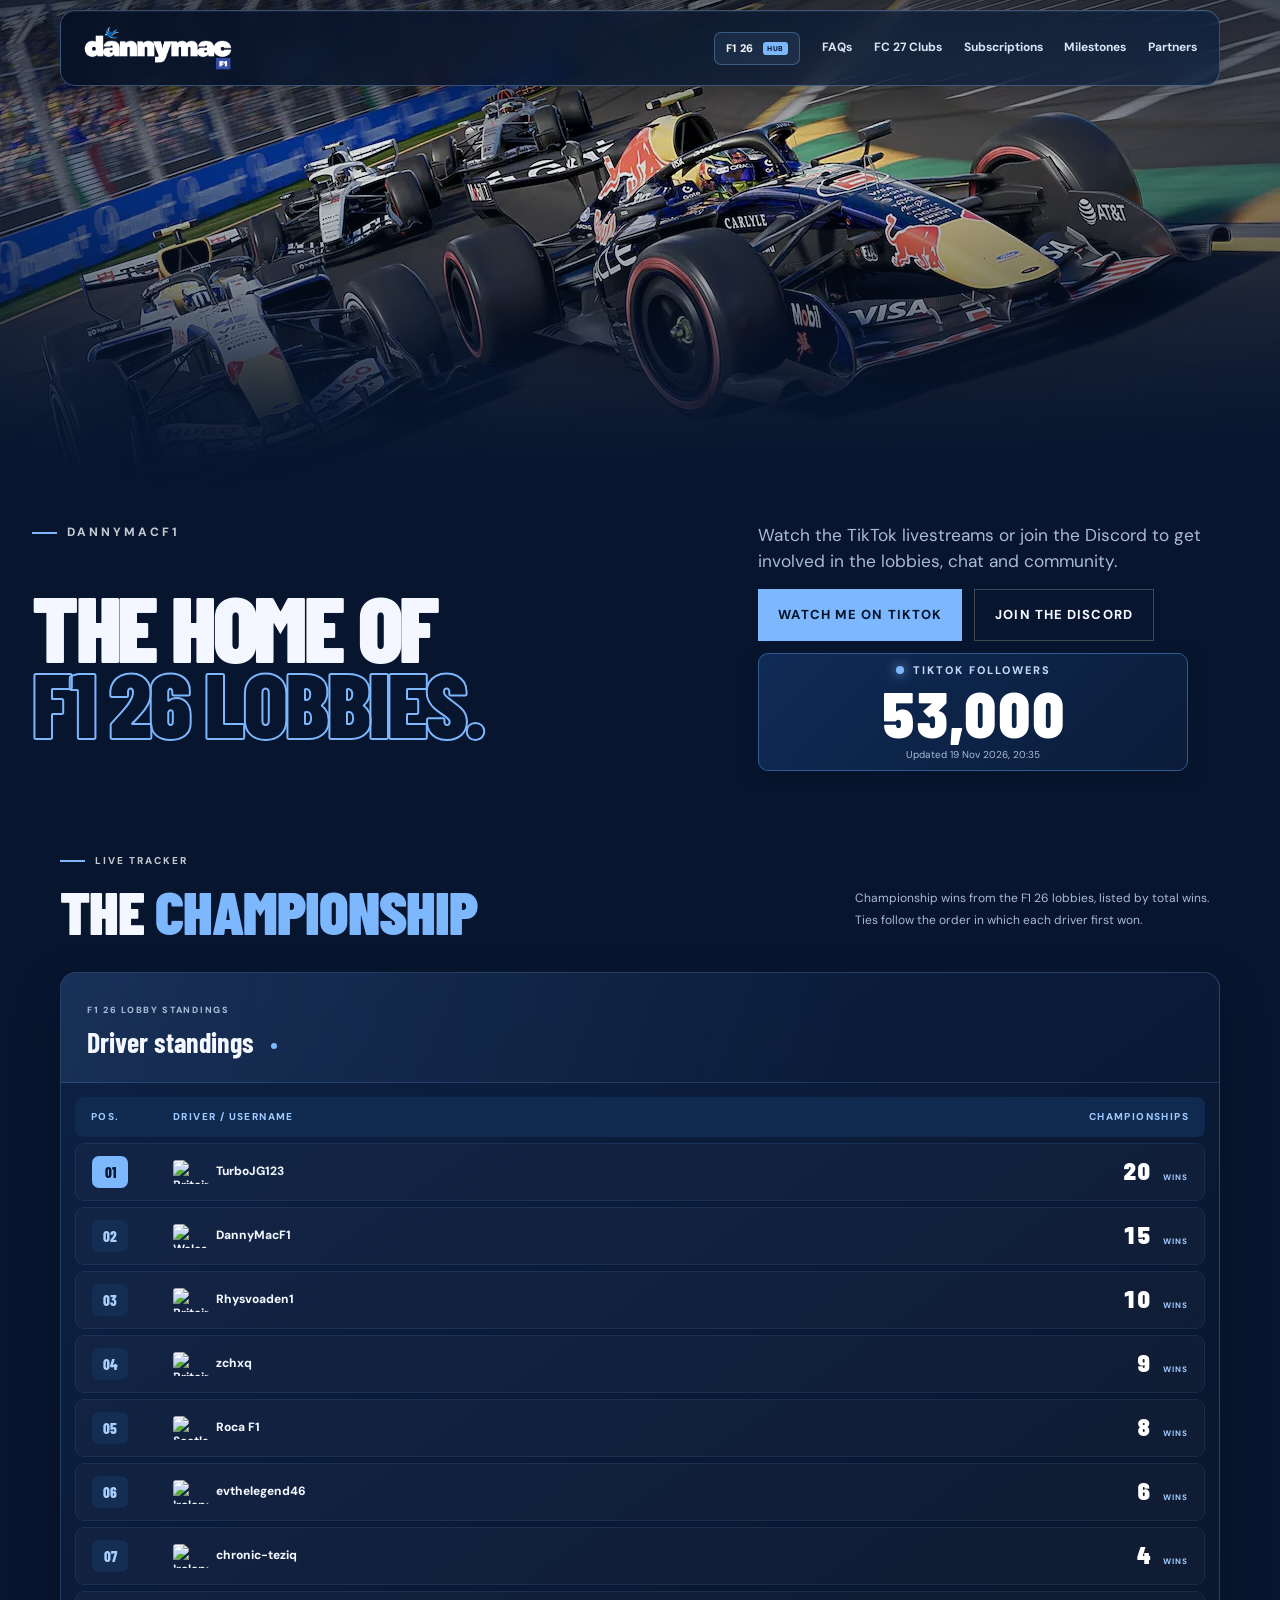
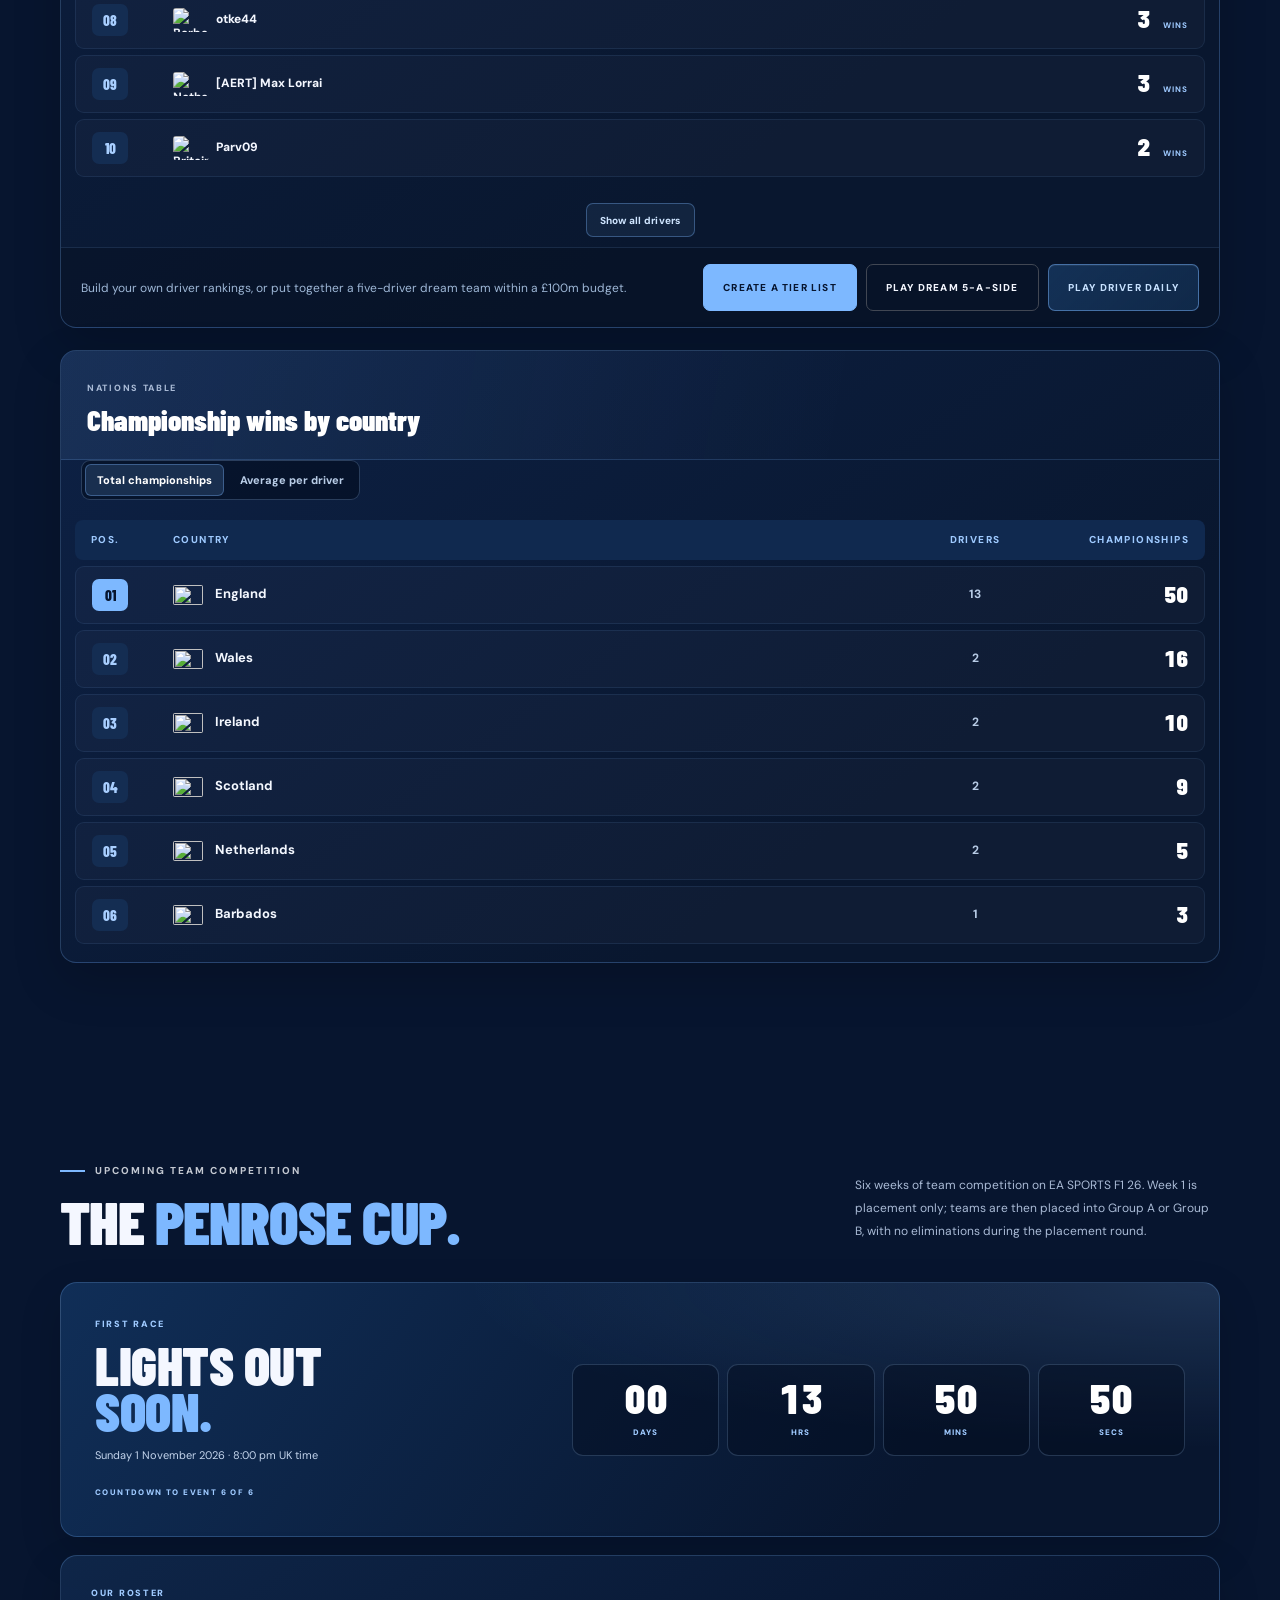
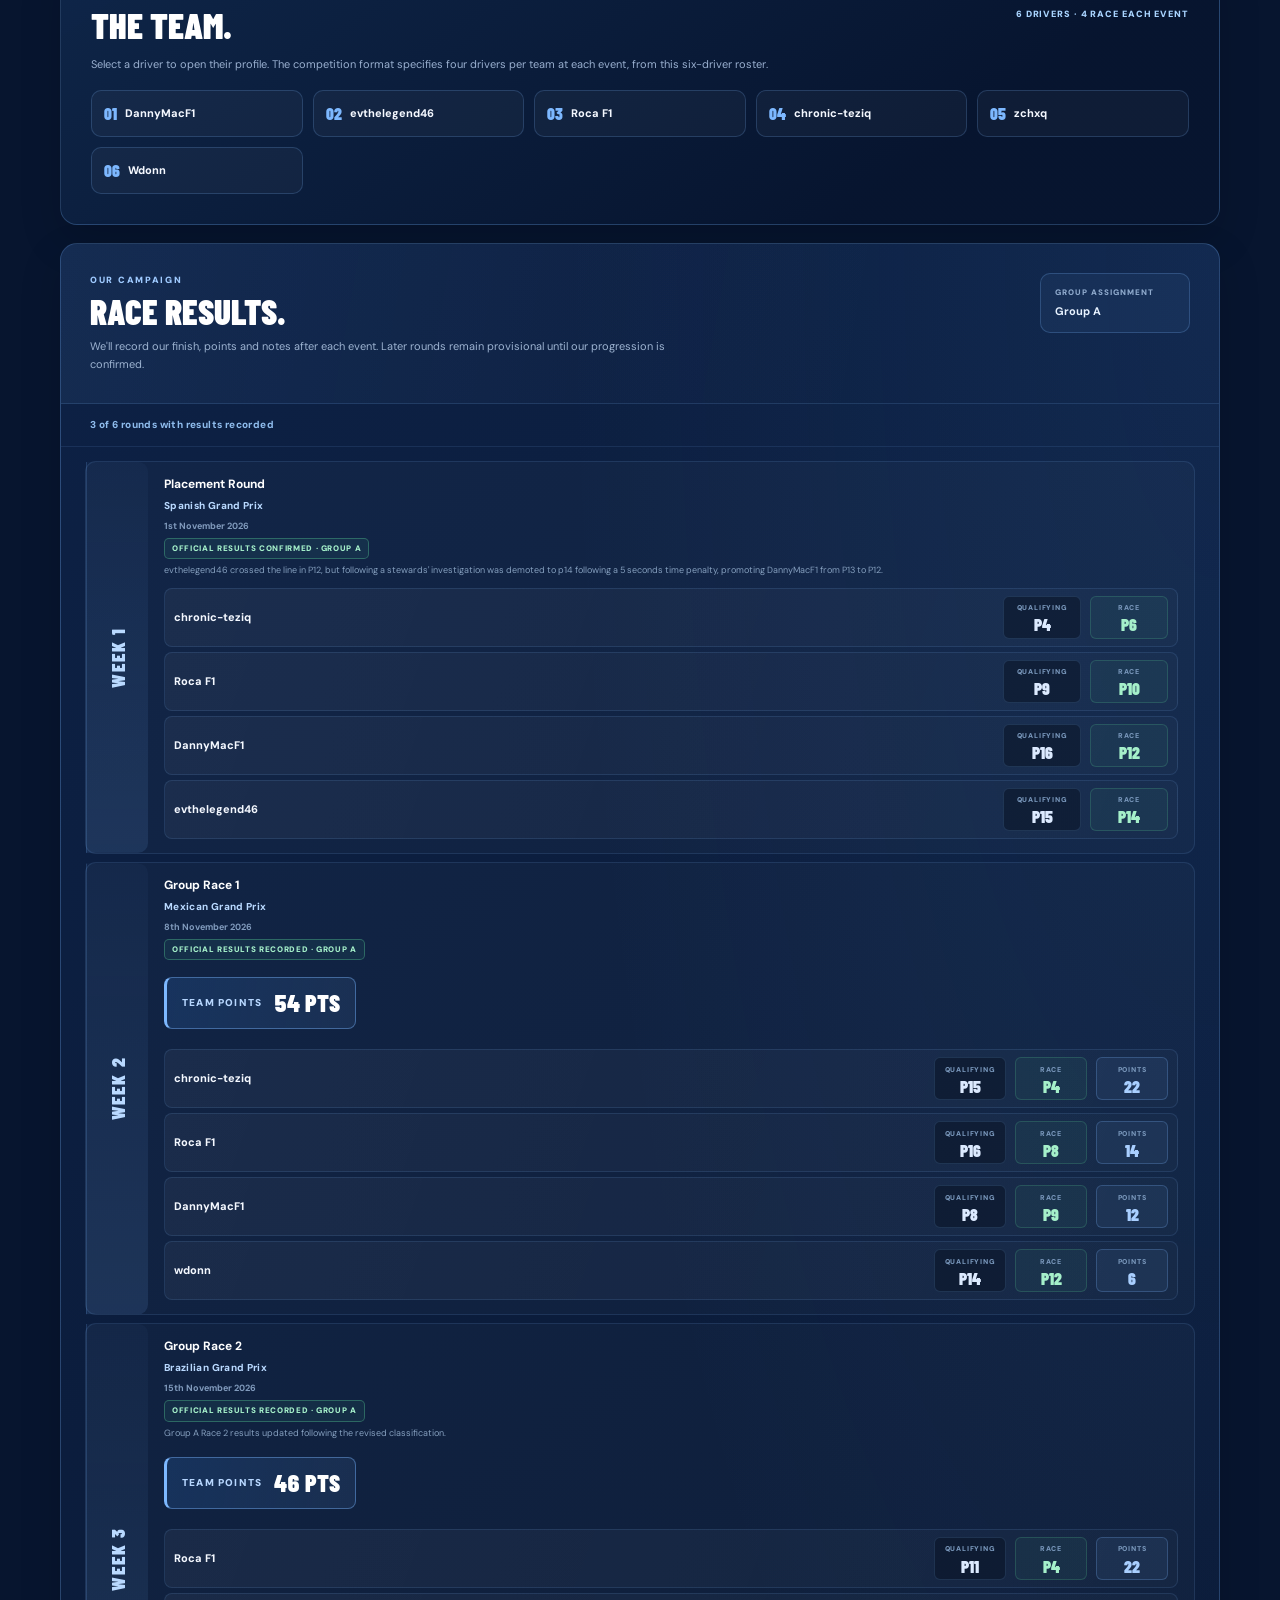
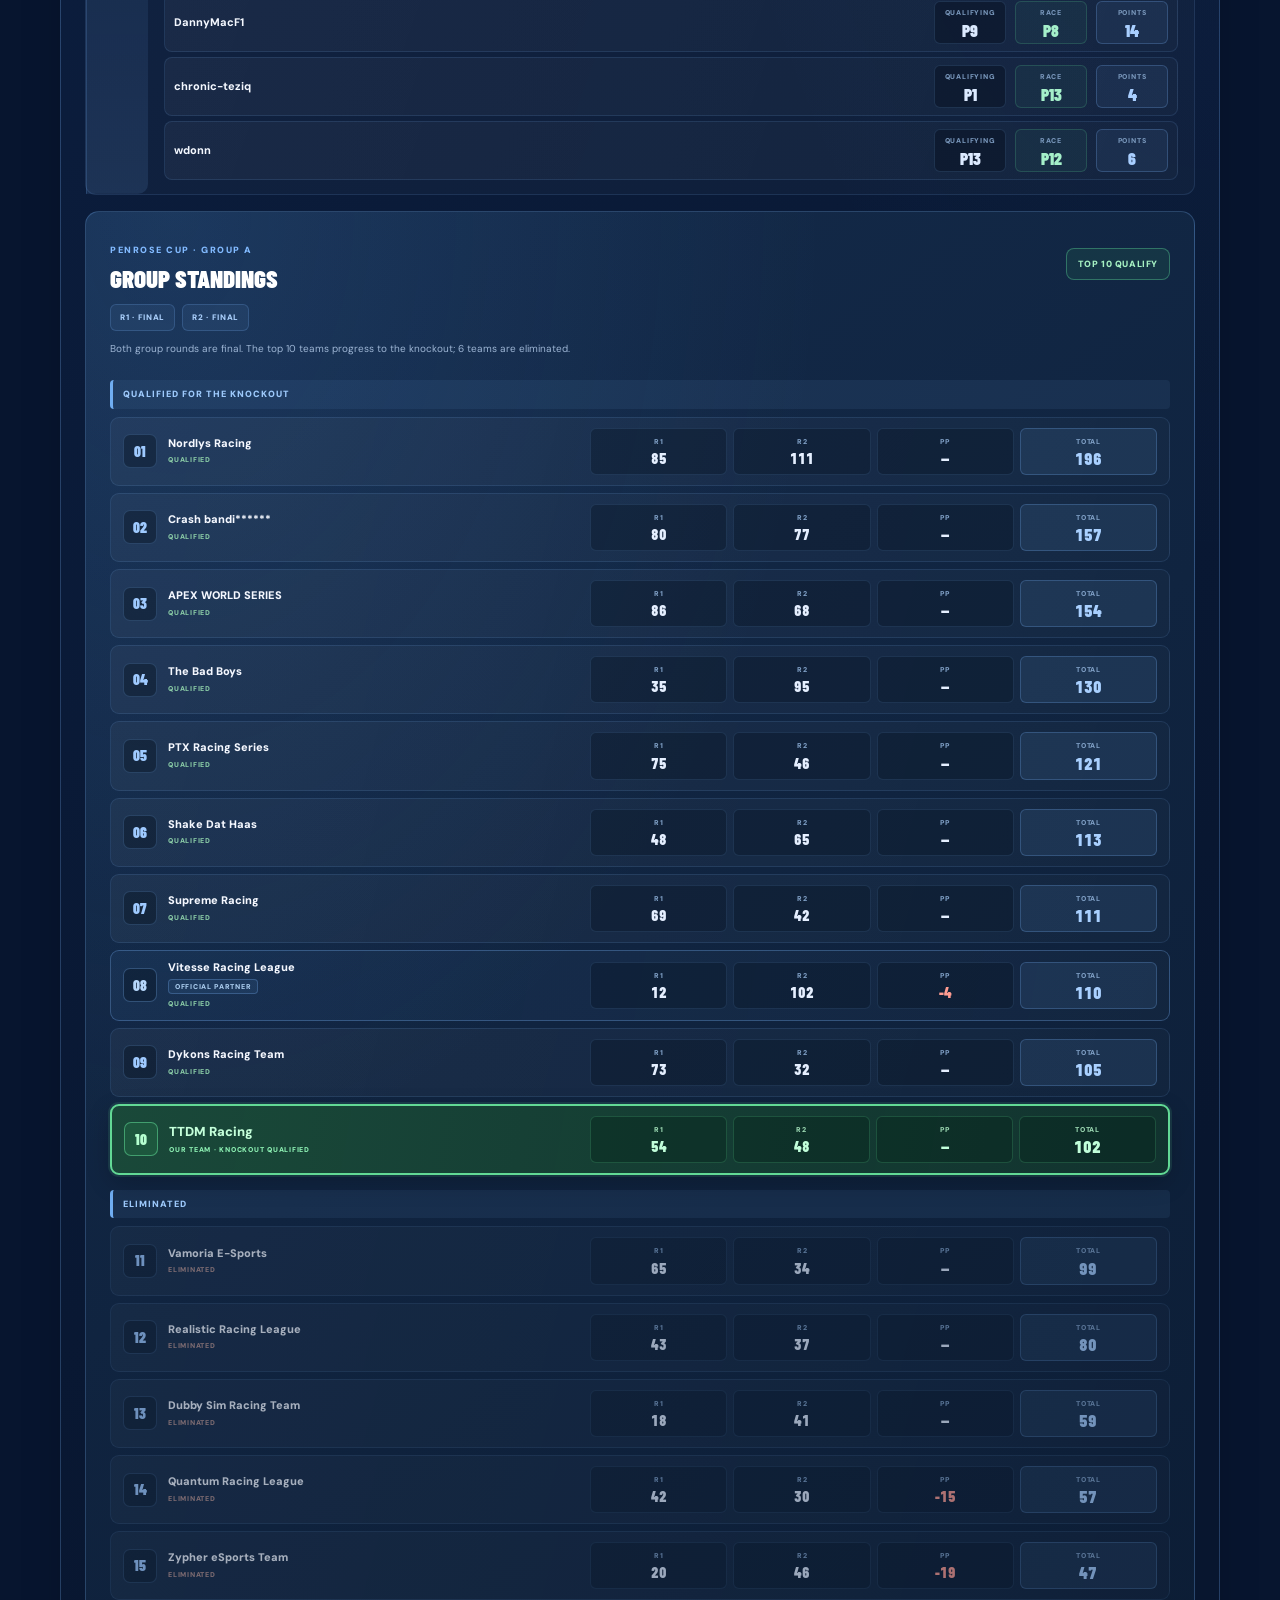
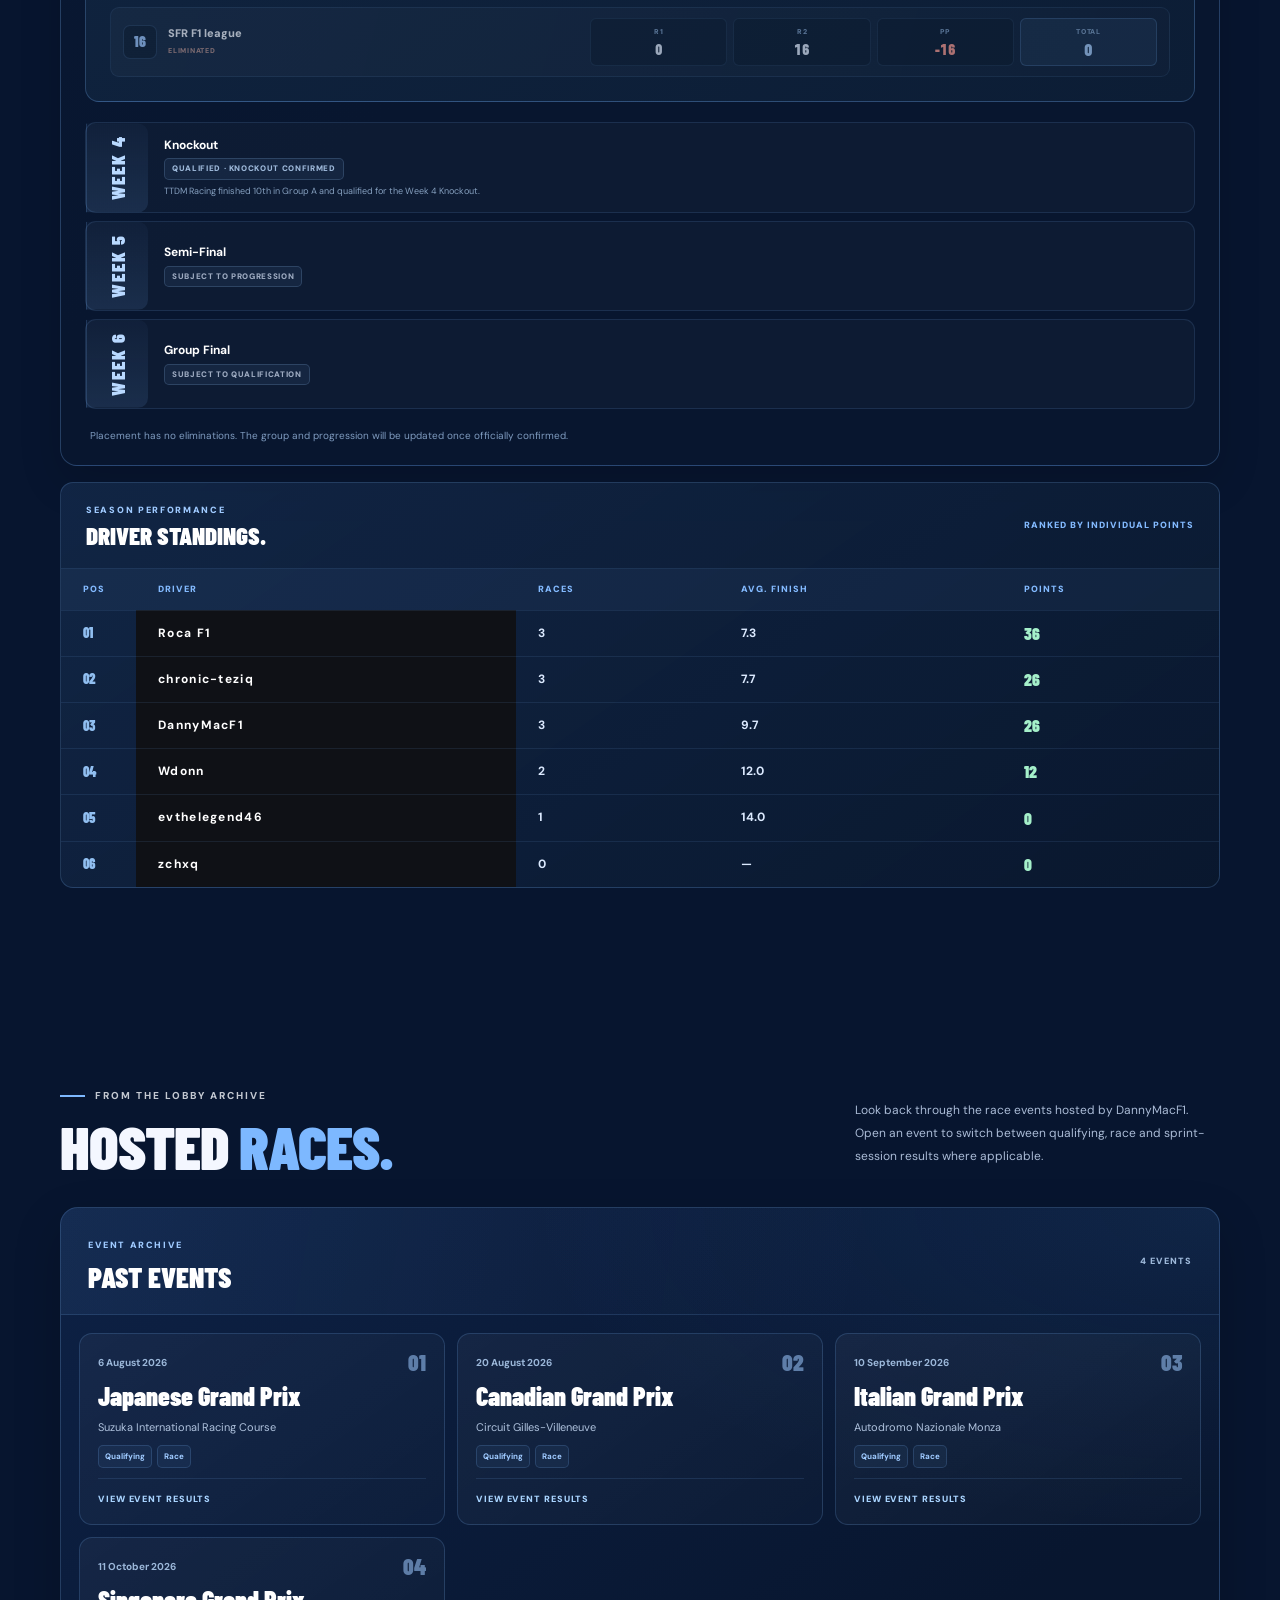
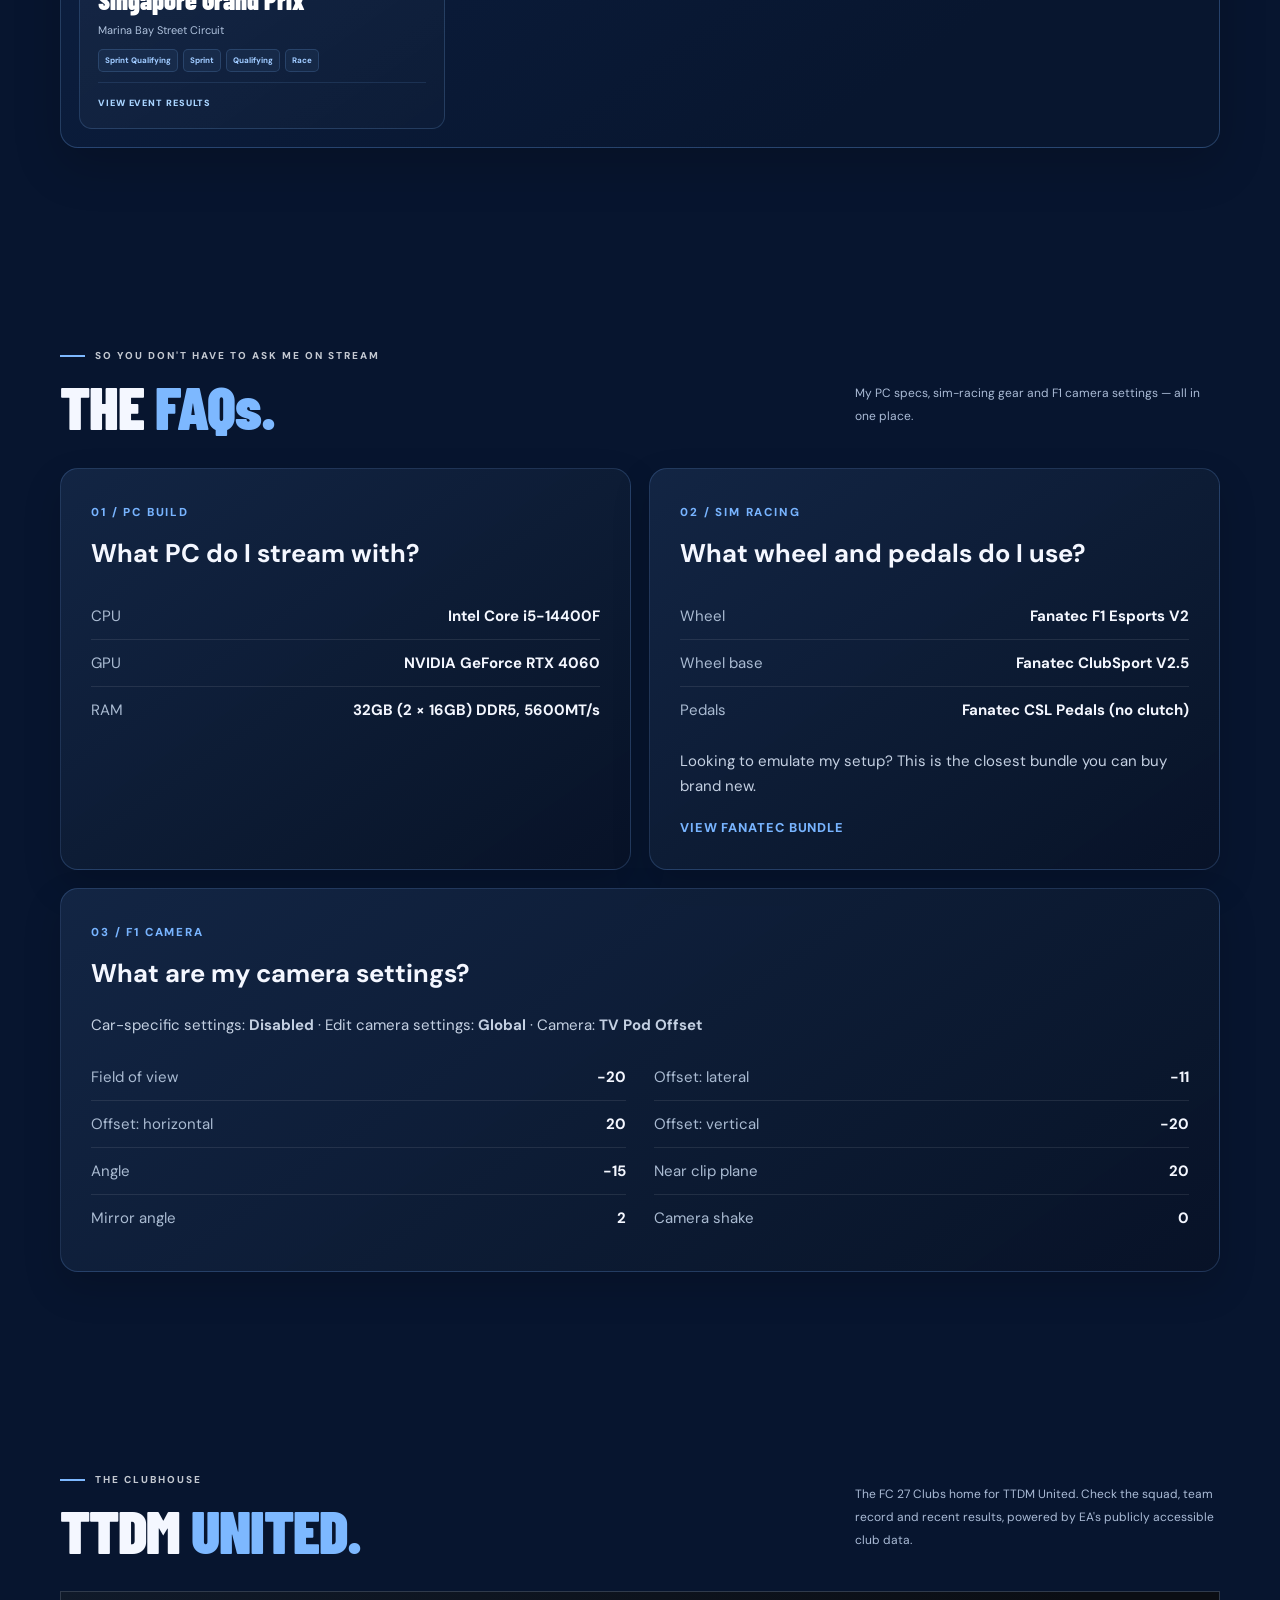
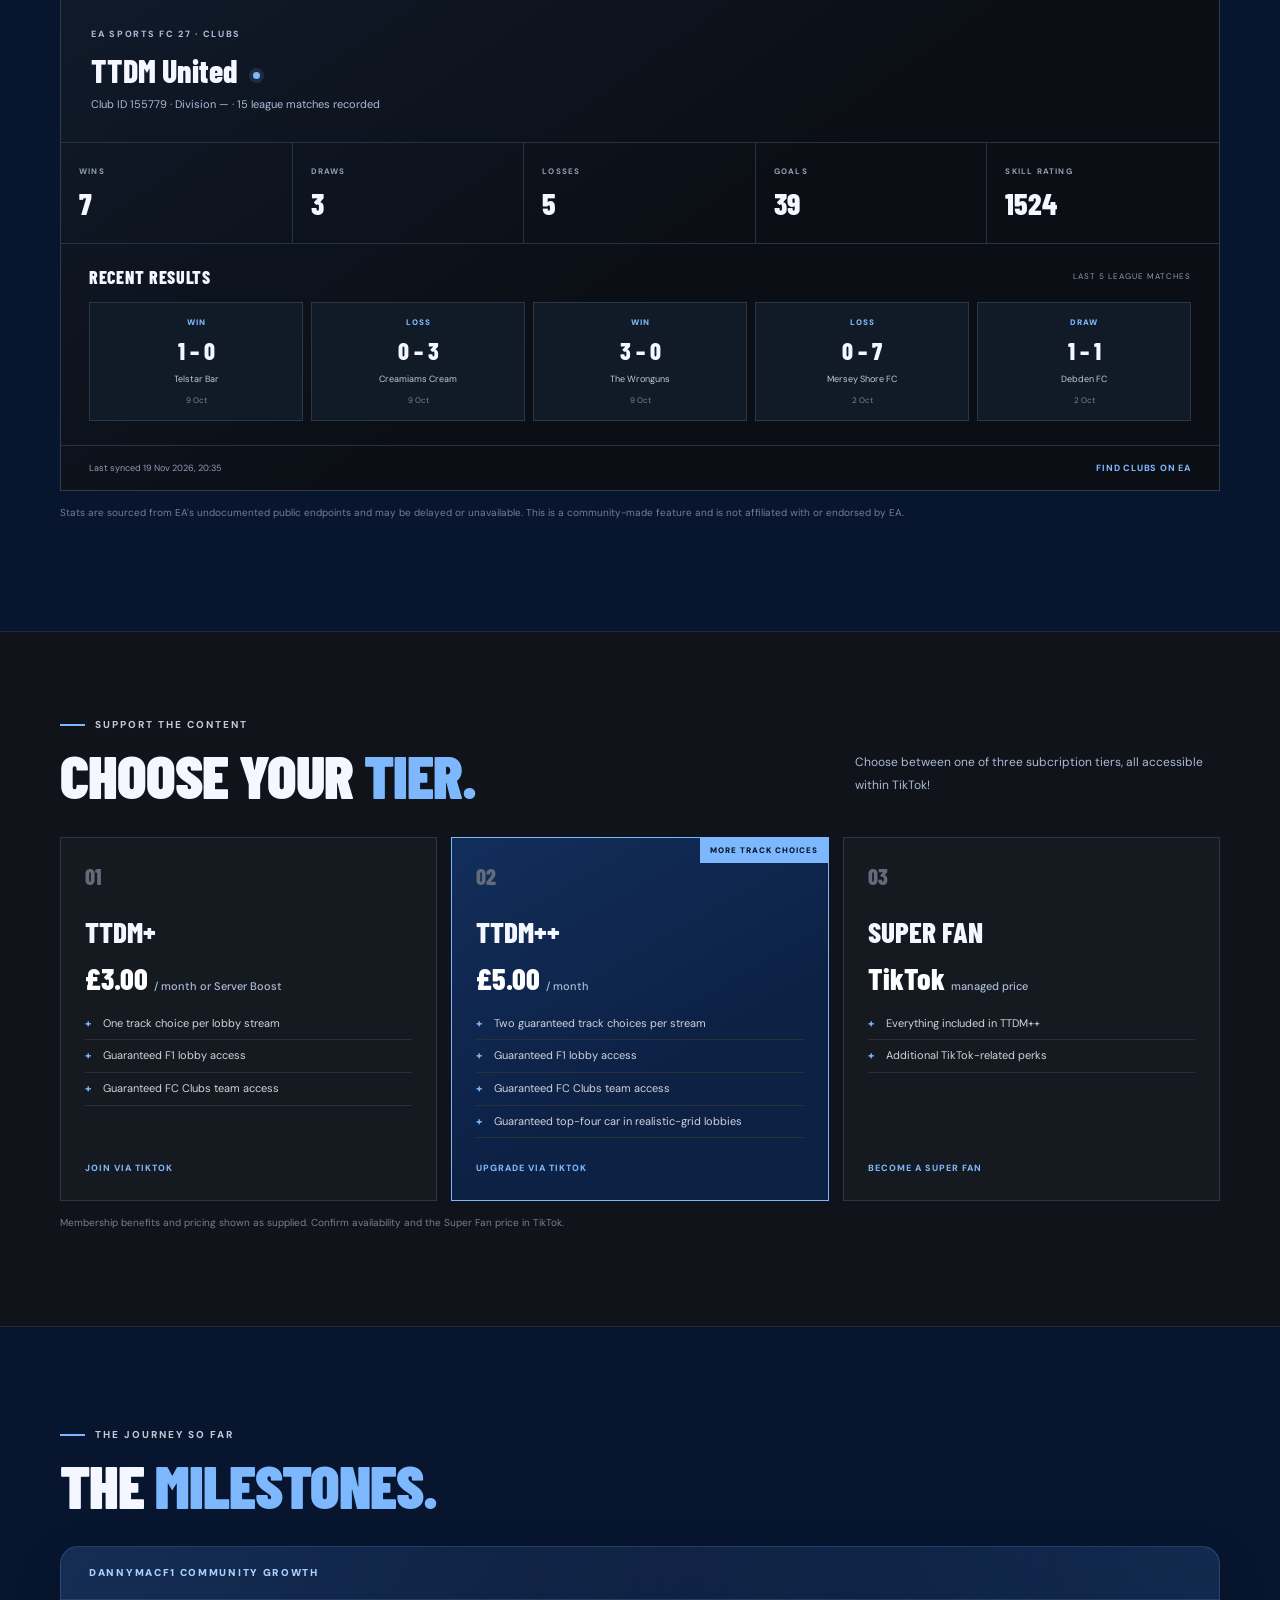
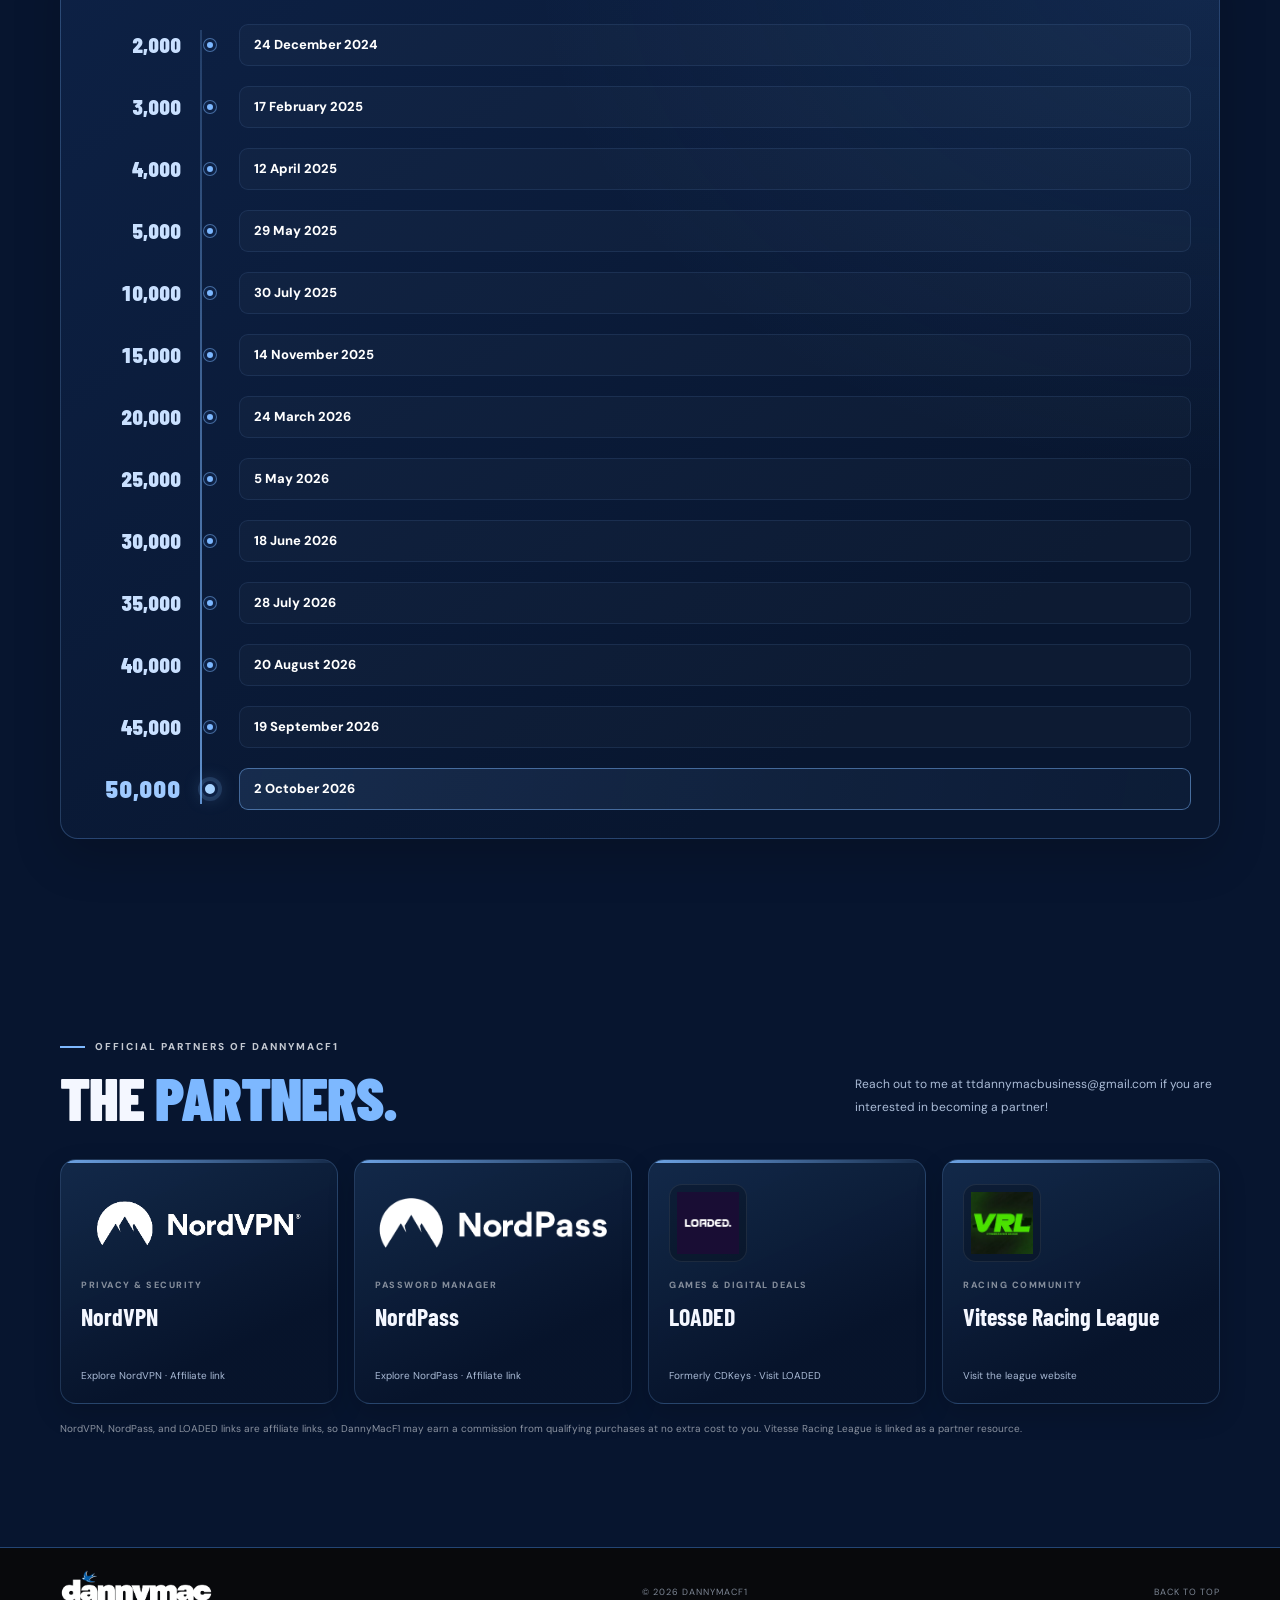
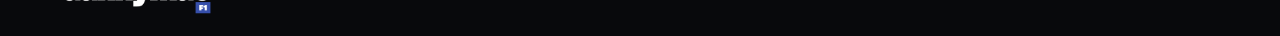
==== commit 52f99ed1: "Add average finish standings column" ====
--- a/index.html
+++ b/index.html
@@ -283,9 +283,9 @@
      </div>
      <div class="penrose-standings-table-wrap">
       <table class="penrose-standings-table">
-       <thead><tr><th scope="col">POS</th><th scope="col">DRIVER</th><th scope="col">RACES</th><th scope="col">POINTS</th></tr></thead>
+       <thead><tr><th scope="col">POS</th><th scope="col">DRIVER</th><th scope="col">RACES</th><th scope="col">AVG. FINISH</th><th scope="col">POINTS</th></tr></thead>
        <tbody id="penroseDriverStandings">
-        <tr><td colspan="4">Standings will appear when results are loaded.</td></tr>
+        <tr><td colspan="5">Standings will appear when results are loaded.</td></tr>
        </tbody>
       </table>
      </div>
--- a/styles.css
+++ b/styles.css
@@ -7218,3 +7218,650 @@
     word-break:break-word;
   }
 }
+
+
+/* Penrose Cup mobile fit: keep race metrics and standings inside the viewport. */
+@media (max-width: 640px) {
+  .penrose-results-panel,
+  .penrose-standings-panel {
+    min-width: 0;
+    width: 100%;
+  }
+
+  .penrose-driver-results {
+    width: 100%;
+    min-width: 0;
+  }
+
+  .penrose-driver-result {
+    width: 100%;
+    min-width: 0;
+    grid-template-columns: minmax(0,1fr) repeat(3,minmax(0,54px));
+    gap: 5px;
+    padding: 6px;
+  }
+
+  .penrose-driver-result > strong {
+    min-width: 0;
+    overflow-wrap: anywhere;
+    font-size: 9px;
+    line-height: 1.2;
+  }
+
+  .penrose-driver-position {
+    min-width: 0;
+    min-height: 37px;
+    padding: 4px 2px;
+  }
+
+  .penrose-driver-position small {
+    font-size: 6px;
+    letter-spacing: .35px;
+  }
+
+  .penrose-driver-position b {
+    font-size: 14px;
+  }
+
+  .penrose-team-points-total {
+    width: 100%;
+    box-sizing: border-box;
+    padding: 10px 11px;
+  }
+
+  .penrose-team-points-total strong {
+    font-size: 20px;
+  }
+
+  .penrose-standings-table-wrap {
+    overflow: visible;
+  }
+
+  .penrose-standings-table {
+    width: 100%;
+    table-layout: fixed;
+  }
+
+  .penrose-standings-table th,
+  .penrose-standings-table td {
+    box-sizing: border-box;
+    padding: 11px 6px;
+    white-space: normal;
+    overflow-wrap: anywhere;
+  }
+
+  .penrose-standings-table thead th {
+    font-size: 8px;
+    letter-spacing: .45px;
+  }
+
+  .penrose-standings-table thead th:first-child,
+  .penrose-standings-table tbody .penrose-standings-position {
+    width: 13%;
+  }
+
+  .penrose-standings-table thead th:nth-child(2) {
+    width: 47%;
+  }
+
+  .penrose-standings-table thead th:nth-child(3) {
+    width: 17%;
+  }
+
+  .penrose-standings-table thead th:nth-child(4) {
+    width: 23%;
+  }
+
+  .penrose-standings-table tbody td,
+  .penrose-standings-table tbody th {
+    font-size: 10px;
+    line-height: 1.25;
+  }
+
+  .penrose-standings-table .penrose-standings-points {
+    font-size: 15px;
+  }
+}
+
+@media (max-width: 380px) {
+  .penrose-driver-result {
+    grid-template-columns: minmax(0,1fr) repeat(3,minmax(0,48px));
+    gap: 4px;
+    padding: 5px;
+  }
+
+  .penrose-driver-position b {
+    font-size: 12px;
+  }
+
+  .penrose-standings-table th,
+  .penrose-standings-table td {
+    padding-inline: 4px;
+  }
+}
+
+
+/* Mobile Penrose layout: stack driver names above three equal metric tiles. */
+@media (max-width: 640px) {
+  .penrose-results-panel {
+    overflow: hidden;
+  }
+
+  .penrose-results-list {
+    padding-right: 9px;
+    padding-left: 9px;
+  }
+
+  .penrose-result-row {
+    min-width: 0;
+    grid-template-columns: 34px minmax(0,1fr);
+    gap: 0 8px;
+    padding-right: 8px;
+  }
+
+  .penrose-result-week {
+    margin-left: -9px;
+    font-size: 14px;
+  }
+
+  .penrose-result-round {
+    min-width: 0;
+    width: 100%;
+  }
+
+  .penrose-driver-results {
+    width: 100%;
+    min-width: 0;
+    gap: 7px;
+  }
+
+  /* More specific than the desktop .has-points grid definition. */
+  .penrose-driver-result.has-points,
+  .penrose-driver-result:not(.has-points) {
+    box-sizing: border-box;
+    width: 100%;
+    min-width: 0;
+    grid-template-columns: repeat(3,minmax(0,1fr));
+    gap: 6px;
+    padding: 8px;
+  }
+
+  .penrose-driver-result > strong {
+    grid-column: 1 / -1;
+    min-width: 0;
+    padding: 1px 1px 3px;
+    font-size: 11px;
+    line-height: 1.25;
+    overflow-wrap: anywhere;
+  }
+
+  .penrose-driver-result .penrose-driver-position {
+    box-sizing: border-box;
+    width: 100%;
+    min-width: 0;
+    min-height: 43px;
+    padding: 5px 2px;
+  }
+
+  .penrose-driver-result .penrose-driver-position small {
+    font-size: 7px;
+    letter-spacing: .45px;
+  }
+
+  .penrose-driver-result .penrose-driver-position b {
+    font-size: 16px;
+  }
+
+  .penrose-team-points-total {
+    margin: 9px 0;
+    padding: 10px;
+  }
+
+  .penrose-team-points-total span {
+    font-size: 9px;
+  }
+
+  /* Use a fixed four-column grid rather than a wide intrinsic HTML table. */
+  .penrose-standings-table-wrap {
+    width: 100%;
+    min-width: 0;
+    overflow: hidden;
+  }
+
+  .penrose-standings-panel .penrose-standings-table {
+    display: block;
+    width: 100%;
+    min-width: 0;
+    table-layout: fixed;
+    border-collapse: collapse;
+  }
+
+  .penrose-standings-panel .penrose-standings-table thead,
+  .penrose-standings-panel .penrose-standings-table tbody {
+    display: block;
+    width: 100%;
+    min-width: 0;
+  }
+
+  .penrose-standings-panel .penrose-standings-table tr {
+    display: grid;
+    grid-template-columns: 34px minmax(0,1fr) 43px 48px;
+    width: 100%;
+    min-width: 0;
+  }
+
+  .penrose-standings-panel .penrose-standings-table th,
+  .penrose-standings-panel .penrose-standings-table td {
+    display: flex;
+    align-items: center;
+    min-width: 0;
+    box-sizing: border-box;
+    padding: 11px 4px;
+    white-space: normal;
+    overflow-wrap: anywhere;
+    word-break: normal;
+  }
+
+  .penrose-standings-panel .penrose-standings-table thead th {
+    font-size: 8px;
+    line-height: 1.15;
+    letter-spacing: .35px;
+  }
+
+  .penrose-standings-panel .penrose-standings-table tbody th {
+    font-size: 10px;
+    line-height: 1.2;
+  }
+
+  .penrose-standings-panel .penrose-standings-table tbody td {
+    font-size: 10px;
+    justify-content: center;
+  }
+
+  .penrose-standings-panel .penrose-standings-table .penrose-standings-position {
+    font-size: 13px;
+  }
+
+  .penrose-standings-panel .penrose-standings-table .penrose-standings-points {
+    font-size: 14px;
+  }
+
+  .penrose-standings-heading {
+    padding: 16px;
+  }
+}
+
+@media (max-width: 380px) {
+  .penrose-result-row {
+    grid-template-columns: 30px minmax(0,1fr);
+    gap: 0 7px;
+  }
+
+  .penrose-driver-result.has-points,
+  .penrose-driver-result:not(.has-points) {
+    gap: 4px;
+    padding: 6px;
+  }
+
+  .penrose-standings-panel .penrose-standings-table tr {
+    grid-template-columns: 29px minmax(0,1fr) 37px 43px;
+  }
+}
+
+
+/* Final mobile standings correction: retain a real table layout with usable column widths. */
+@media (max-width: 640px) {
+  .penrose-standings-table-wrap {
+    width: 100% !important;
+    overflow-x: hidden !important;
+  }
+
+  .penrose-standings-panel .penrose-standings-table {
+    display: table !important;
+    width: 100% !important;
+    min-width: 0 !important;
+    table-layout: fixed !important;
+    border-collapse: collapse !important;
+  }
+
+  .penrose-standings-panel .penrose-standings-table thead {
+    display: table-header-group !important;
+    width: auto !important;
+  }
+
+  .penrose-standings-panel .penrose-standings-table tbody {
+    display: table-row-group !important;
+    width: auto !important;
+  }
+
+  .penrose-standings-panel .penrose-standings-table tr {
+    display: table-row !important;
+    width: auto !important;
+  }
+
+  .penrose-standings-panel .penrose-standings-table th,
+  .penrose-standings-panel .penrose-standings-table td {
+    display: table-cell !important;
+    box-sizing: border-box !important;
+    width: auto !important;
+    min-width: 0 !important;
+    padding: 11px 5px !important;
+    white-space: normal !important;
+    overflow-wrap: normal !important;
+    word-break: normal !important;
+    vertical-align: middle !important;
+  }
+
+  .penrose-standings-panel .penrose-standings-table thead th:first-child {
+    width: 42px !important;
+  }
+
+  .penrose-standings-panel .penrose-standings-table thead th:nth-child(2) {
+    width: auto !important;
+  }
+
+  .penrose-standings-panel .penrose-standings-table thead th:nth-child(3) {
+    width: 52px !important;
+  }
+
+  .penrose-standings-panel .penrose-standings-table thead th:nth-child(4) {
+    width: 58px !important;
+  }
+
+  .penrose-standings-panel .penrose-standings-table tbody .penrose-standings-position {
+    width: 42px !important;
+    font-size: 13px !important;
+    white-space: nowrap !important;
+  }
+
+  .penrose-standings-panel .penrose-standings-table tbody th {
+    font-size: 10px !important;
+    line-height: 1.25 !important;
+    text-align: left !important;
+    overflow-wrap: anywhere !important;
+  }
+
+  .penrose-standings-panel .penrose-standings-table tbody td:not(.penrose-standings-position) {
+    text-align: center !important;
+    font-size: 10px !important;
+  }
+
+  .penrose-standings-panel .penrose-standings-table .penrose-standings-points {
+    font-size: 14px !important;
+  }
+
+  .penrose-standings-panel .penrose-standings-table thead th {
+    font-size: 8px !important;
+    line-height: 1.2 !important;
+    letter-spacing: .35px !important;
+    text-align: left !important;
+  }
+
+  .penrose-standings-panel .penrose-standings-table thead th:nth-child(3),
+  .penrose-standings-panel .penrose-standings-table thead th:nth-child(4) {
+    text-align: center !important;
+  }
+}
+
+
+
+/* Group A standings — bespoke cards styled to match the Penrose website. */
+.penrose-group-standings-item {
+  display: block;
+  margin: 8px 0 12px;
+}
+.penrose-group-standings {
+  overflow: hidden;
+  padding: clamp(15px,2.4vw,24px);
+  border: 1px solid rgba(125,184,255,.25);
+  border-radius: 14px;
+  background:
+    radial-gradient(ellipse at 8% 0%,rgba(74,133,206,.15),transparent 45%),
+    linear-gradient(145deg,#142b4b 0%,#0c1d35 100%);
+  color: #eef5ff;
+}
+.penrose-group-standings-heading {
+  display: flex;
+  justify-content: space-between;
+  align-items: center;
+  gap: 14px;
+  margin-bottom: 13px;
+}
+.penrose-group-kicker {
+  color: #82baff;
+  font-size: 9px;
+  font-weight: 900;
+  letter-spacing: 1.5px;
+}
+.penrose-group-standings-heading h3 {
+  margin: 5px 0 0;
+  color: #fff;
+  font: 900 clamp(18px,2.2vw,25px)/1.05 var(--display);
+}
+.penrose-group-qualification-badge {
+  flex: 0 0 auto;
+  padding: 8px 11px;
+  border: 1px solid rgba(91,211,151,.4);
+  border-radius: 8px;
+  background: rgba(43,132,83,.17);
+  color: #a5f0c2;
+  font-size: 9px;
+  font-weight: 900;
+  letter-spacing: .6px;
+}
+.penrose-group-status-row {
+  display: flex;
+  flex-wrap: wrap;
+  gap: 7px;
+}
+.penrose-group-final-badge {
+  padding: 6px 9px;
+  border: 1px solid rgba(125,184,255,.2);
+  border-radius: 6px;
+  background: rgba(125,184,255,.07);
+  color: #a9cefa;
+  font-size: 8px;
+  font-weight: 900;
+  letter-spacing: .7px;
+}
+.penrose-group-summary {
+  margin: 10px 0 16px;
+  color: #9db5d4;
+  font-size: 10px;
+  line-height: 1.5;
+}
+.penrose-group-team-list {
+  display: grid;
+  gap: 7px;
+}
+.penrose-group-section-label {
+  margin: 8px 0 1px;
+  padding: 7px 10px;
+  border-left: 3px solid #70aef2;
+  border-radius: 4px;
+  background: rgba(125,184,255,.075);
+  color: #9dc9fb;
+  font-size: 9px;
+  font-weight: 900;
+  letter-spacing: 1px;
+}
+.penrose-group-team-card {
+  display: grid;
+  grid-template-columns: minmax(160px,1fr) minmax(250px,1.25fr);
+  align-items: center;
+  gap: 14px;
+  padding: 10px 12px;
+  border: 1px solid rgba(125,184,255,.13);
+  border-radius: 9px;
+  background: linear-gradient(105deg,rgba(255,255,255,.045),rgba(255,255,255,.018));
+}
+.penrose-group-team-card.is-eliminated {
+  opacity: .66;
+}
+.penrose-group-team-identity {
+  display: flex;
+  align-items: center;
+  gap: 11px;
+  min-width: 0;
+}
+.penrose-group-team-position {
+  display: grid;
+  place-items: center;
+  flex: 0 0 34px;
+  width: 34px;
+  height: 34px;
+  border: 1px solid rgba(125,184,255,.2);
+  border-radius: 7px;
+  background: rgba(8,19,35,.42);
+  color: #9fcaff;
+  font: 900 15px/1 var(--display);
+}
+.penrose-group-team-name-wrap {
+  display: grid;
+  gap: 4px;
+  min-width: 0;
+}
+.penrose-group-team-name {
+  color: #f5f8ff;
+  font-size: 11px;
+  font-weight: 850;
+  line-height: 1.25;
+  text-decoration: none;
+  overflow-wrap: anywhere;
+}
+a.penrose-group-team-name:hover,
+a.penrose-group-team-name:focus-visible {
+  color: #8ec3ff;
+  text-decoration: underline;
+  text-underline-offset: 3px;
+}
+.penrose-group-team-status {
+  color: #88c9a5;
+  font-size: 7px;
+  font-weight: 900;
+  letter-spacing: .75px;
+}
+.penrose-group-team-card.is-eliminated .penrose-group-team-status {
+  color: #b28e8a;
+}
+.penrose-group-team-metrics {
+  display: grid;
+  grid-template-columns: repeat(4,minmax(0,1fr));
+  gap: 6px;
+}
+.penrose-group-team-metric {
+  display: grid;
+  justify-items: center;
+  gap: 4px;
+  min-width: 0;
+  padding: 7px 4px;
+  border: 1px solid rgba(125,184,255,.12);
+  border-radius: 6px;
+  background: rgba(7,18,34,.34);
+}
+.penrose-group-team-metric span {
+  color: #7f9fc5;
+  font-size: 7px;
+  font-weight: 900;
+  letter-spacing: .8px;
+}
+.penrose-group-team-metric strong {
+  color: #e5efff;
+  font: 900 14px/1 var(--display);
+  font-variant-numeric: tabular-nums;
+}
+.penrose-group-team-metric.is-total {
+  border-color: rgba(125,184,255,.24);
+  background: rgba(125,184,255,.09);
+}
+.penrose-group-team-metric.is-total strong {
+  color: #a9d0ff;
+  font-size: 16px;
+}
+.penrose-group-team-metric.has-penalty strong {
+  color: #ff9c91;
+}
+.penrose-group-team-card.is-our-team {
+  position: relative;
+  border: 2px solid #62d995;
+  background:
+    linear-gradient(100deg,rgba(49,150,91,.28),rgba(22,83,58,.2)),
+    #102b2c;
+  box-shadow: 0 0 0 2px rgba(98,217,149,.12),0 8px 24px rgba(0,0,0,.2);
+}
+.penrose-group-team-card.is-our-team .penrose-group-team-position {
+  border-color: rgba(98,217,149,.55);
+  background: rgba(42,137,81,.24);
+  color: #b5ffd0;
+}
+.penrose-group-team-card.is-our-team .penrose-group-team-name {
+  color: #c4ffda;
+  font-size: 13px;
+}
+.penrose-group-team-card.is-our-team .penrose-group-team-status {
+  color: #8df0b3;
+}
+.penrose-group-team-card.is-our-team .penrose-group-team-metric {
+  border-color: rgba(98,217,149,.2);
+  background: rgba(5,32,24,.35);
+}
+.penrose-group-team-card.is-our-team .penrose-group-team-metric span {
+  color: #9bd8b2;
+}
+.penrose-group-team-card.is-our-team .penrose-group-team-metric strong,
+.penrose-group-team-card.is-our-team .penrose-group-team-metric.is-total strong {
+  color: #c1ffda;
+}
+@media (max-width: 640px) {
+  .penrose-group-standings {
+    padding: 13px 10px;
+  }
+  .penrose-group-standings-heading {
+    align-items: flex-start;
+    flex-direction: column;
+    gap: 9px;
+  }
+  .penrose-group-team-card {
+    grid-template-columns: minmax(0,1fr);
+    gap: 9px;
+    padding: 9px;
+  }
+  .penrose-group-team-metrics {
+    gap: 5px;
+  }
+  .penrose-group-team-metric {
+    padding: 6px 2px;
+  }
+  .penrose-group-team-metric strong {
+    font-size: 13px;
+  }
+  .penrose-group-team-metric.is-total strong {
+    font-size: 15px;
+  }
+}
+
+
+/* Subtle partner recognition for Vitesse Racing League. */
+.penrose-group-team-card.is-partner {
+  border-color: rgba(125,184,255,.3);
+  background: linear-gradient(100deg,rgba(75,132,196,.095),rgba(255,255,255,.018));
+}
+.penrose-group-team-card.is-partner .penrose-group-team-position {
+  border-color: rgba(125,184,255,.3);
+  color: #b5d6fa;
+}
+.penrose-group-partner-tag {
+  display: inline-flex;
+  align-items: center;
+  justify-self: start;
+  width: fit-content;
+  padding: 2px 6px;
+  border: 1px solid rgba(125,184,255,.27);
+  border-radius: 4px;
+  background: rgba(91,151,211,.1);
+  color: #a9cbed;
+  font-size: 7px;
+  font-weight: 900;
+  letter-spacing: .7px;
+  line-height: 1.4;
+}
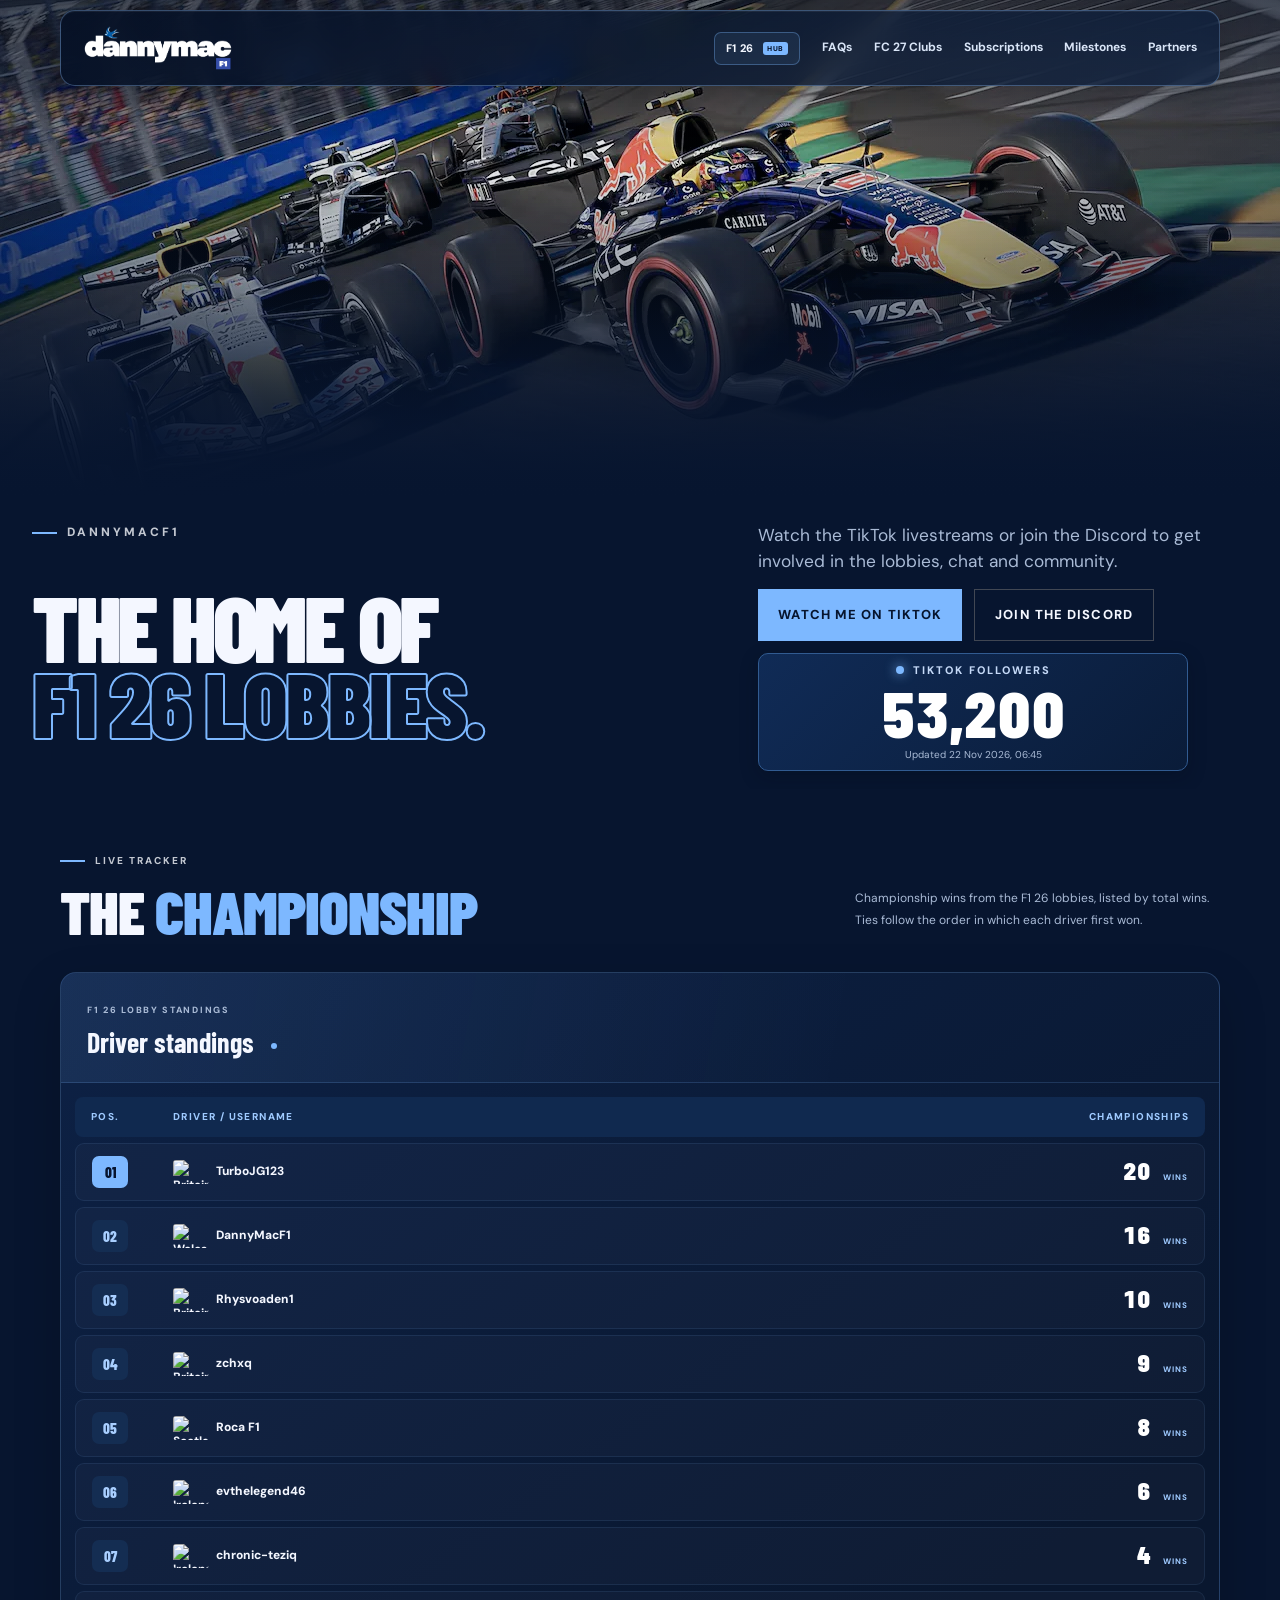
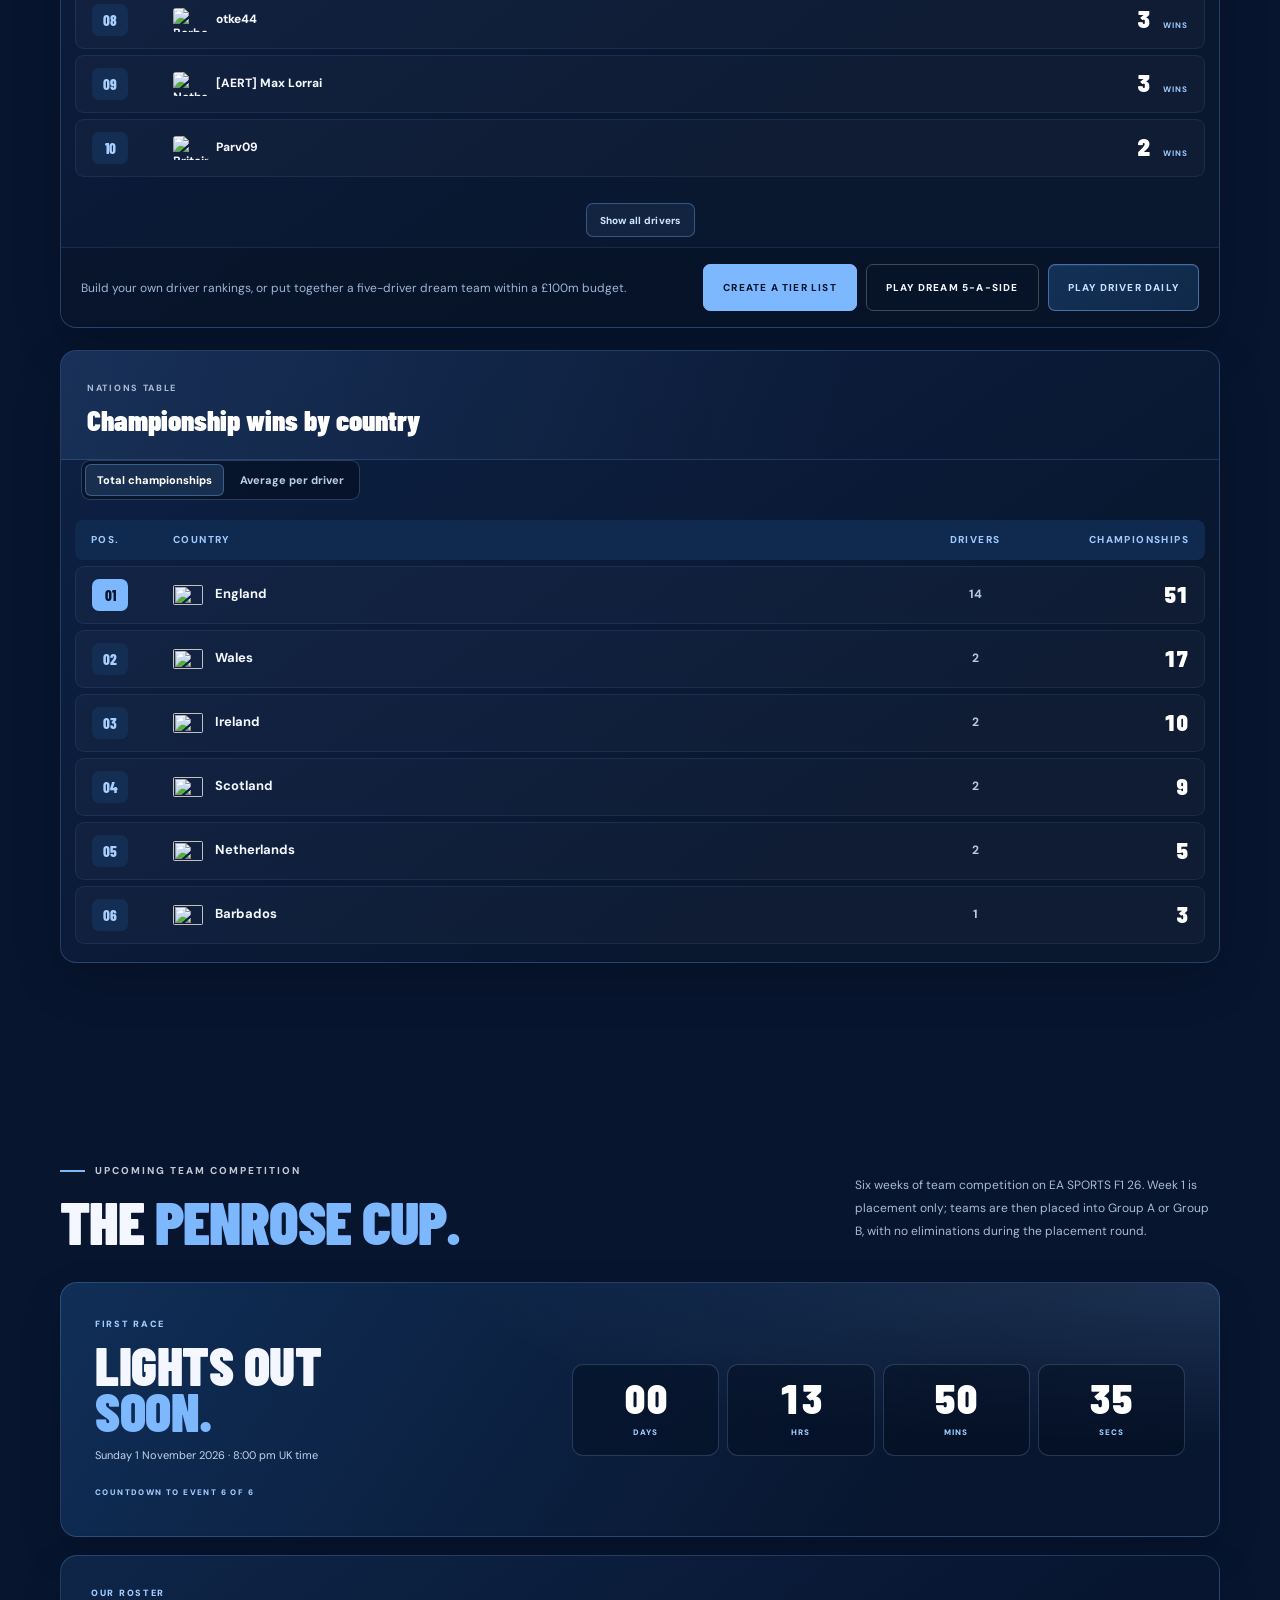
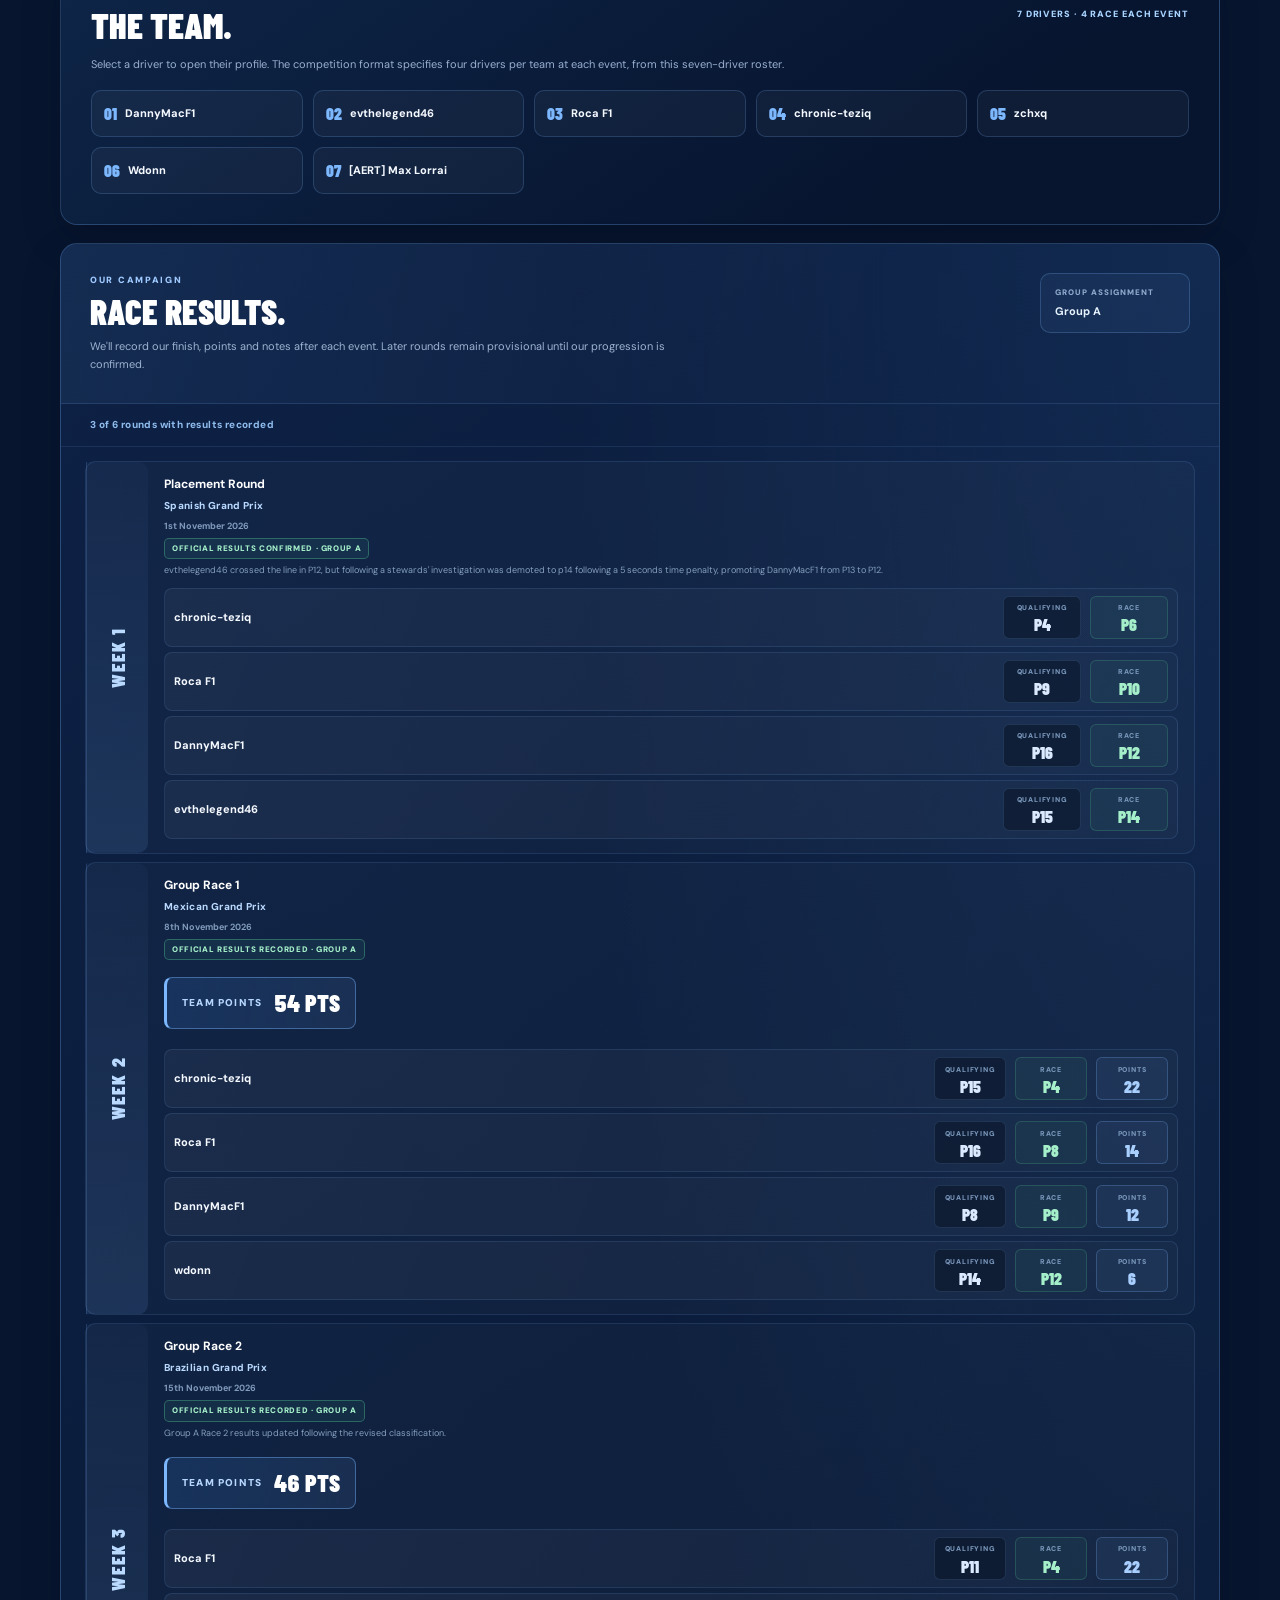
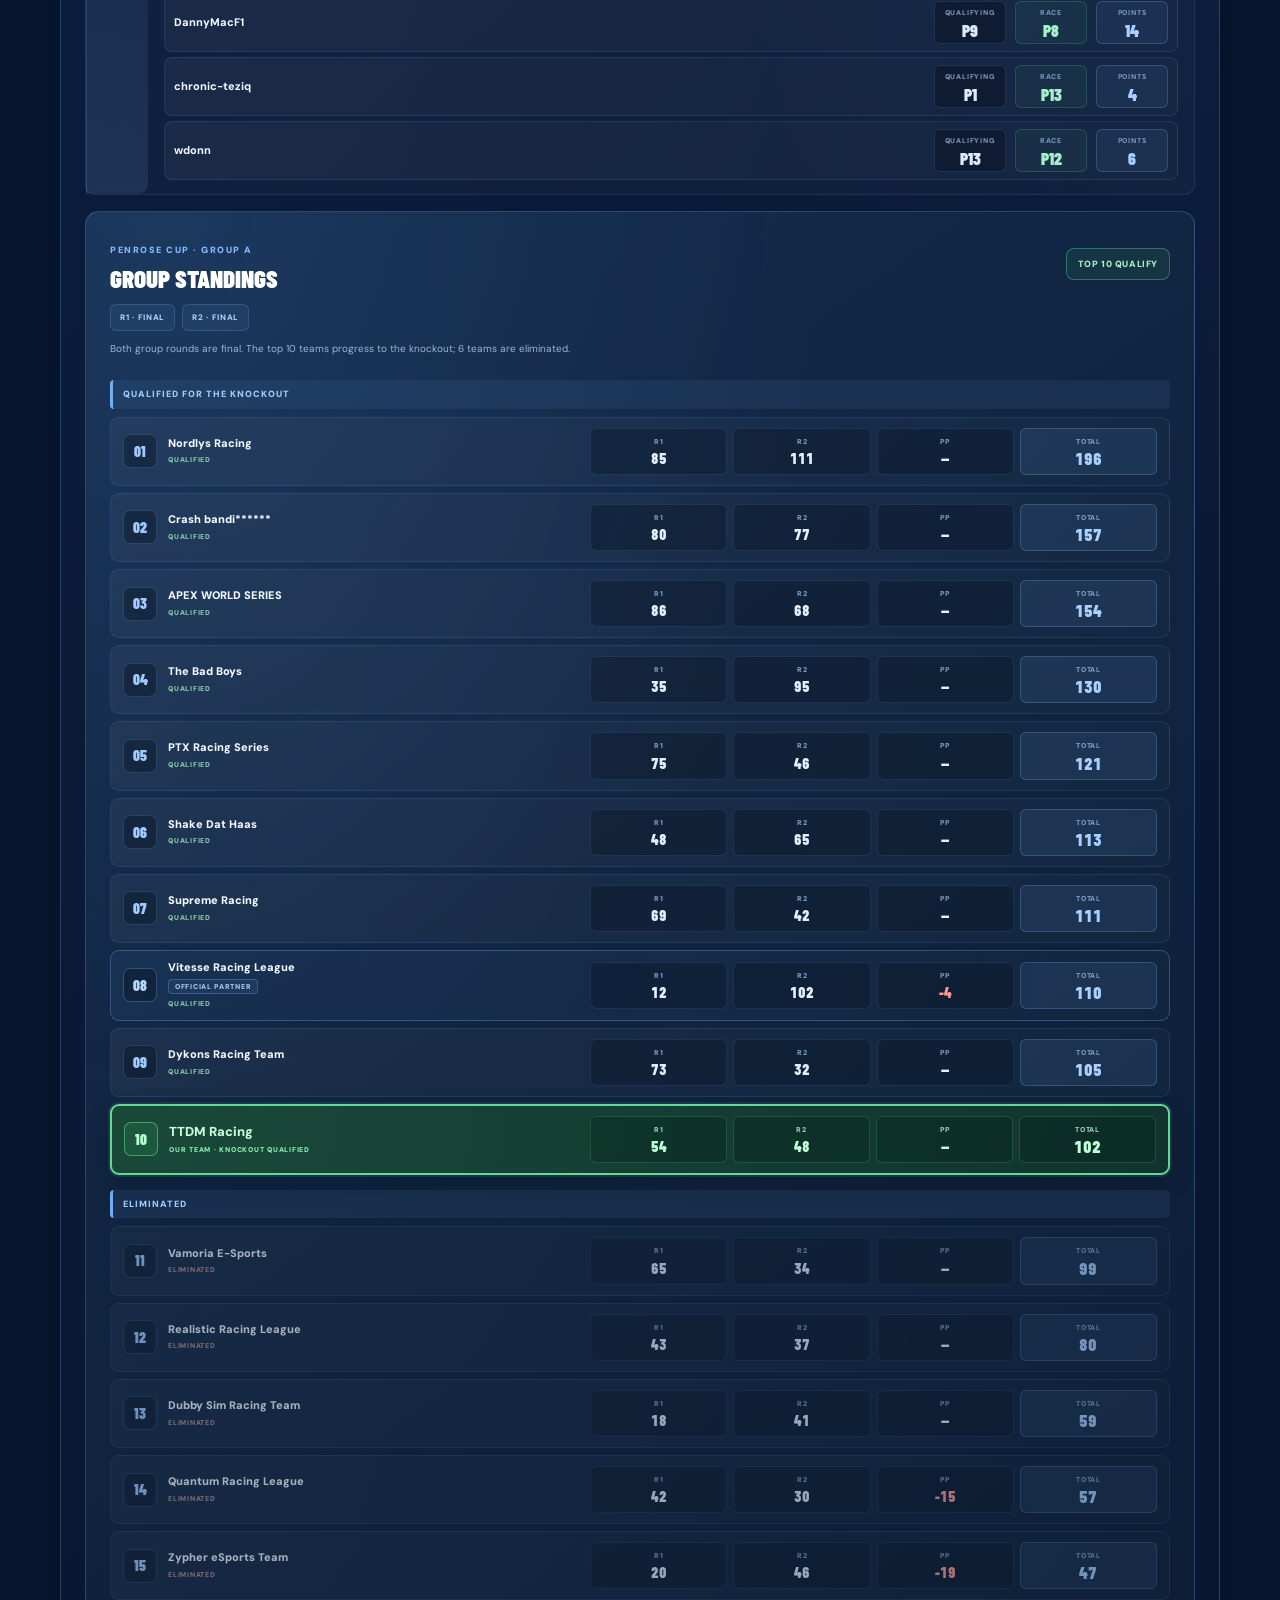
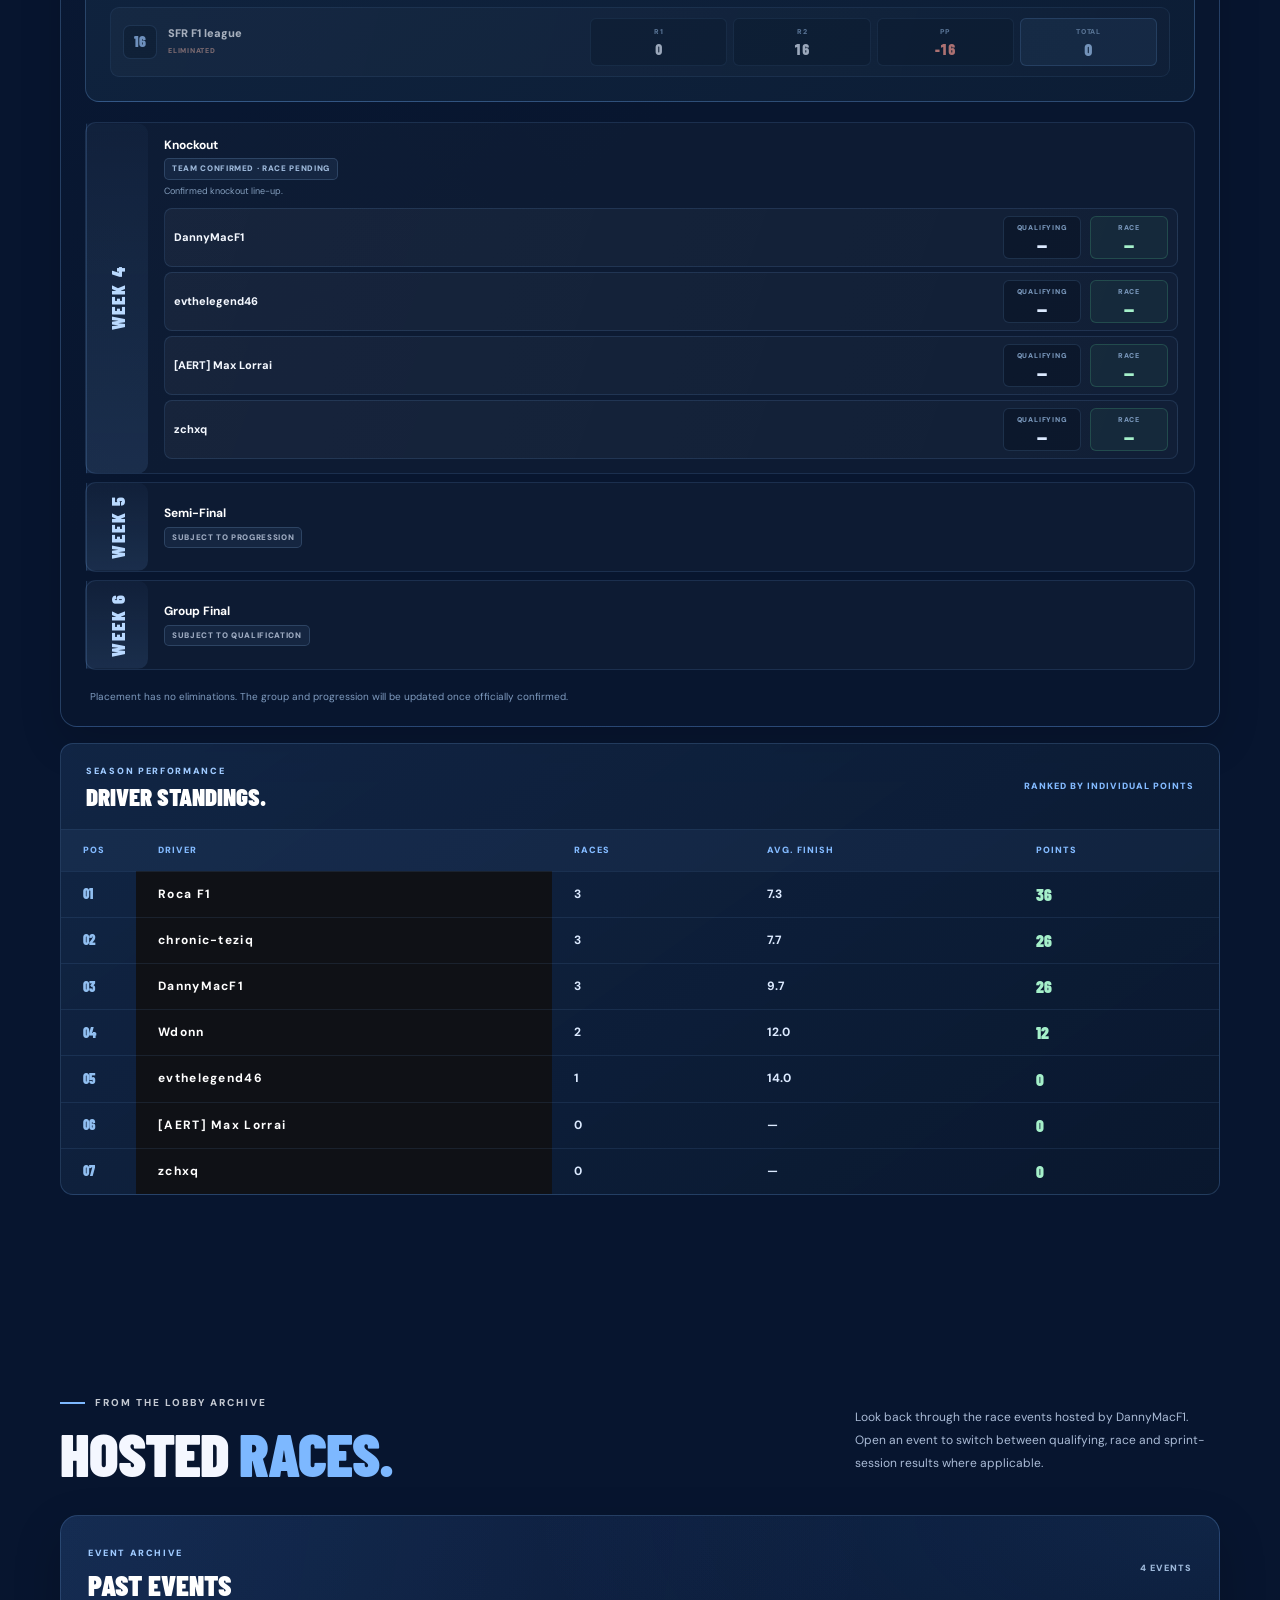
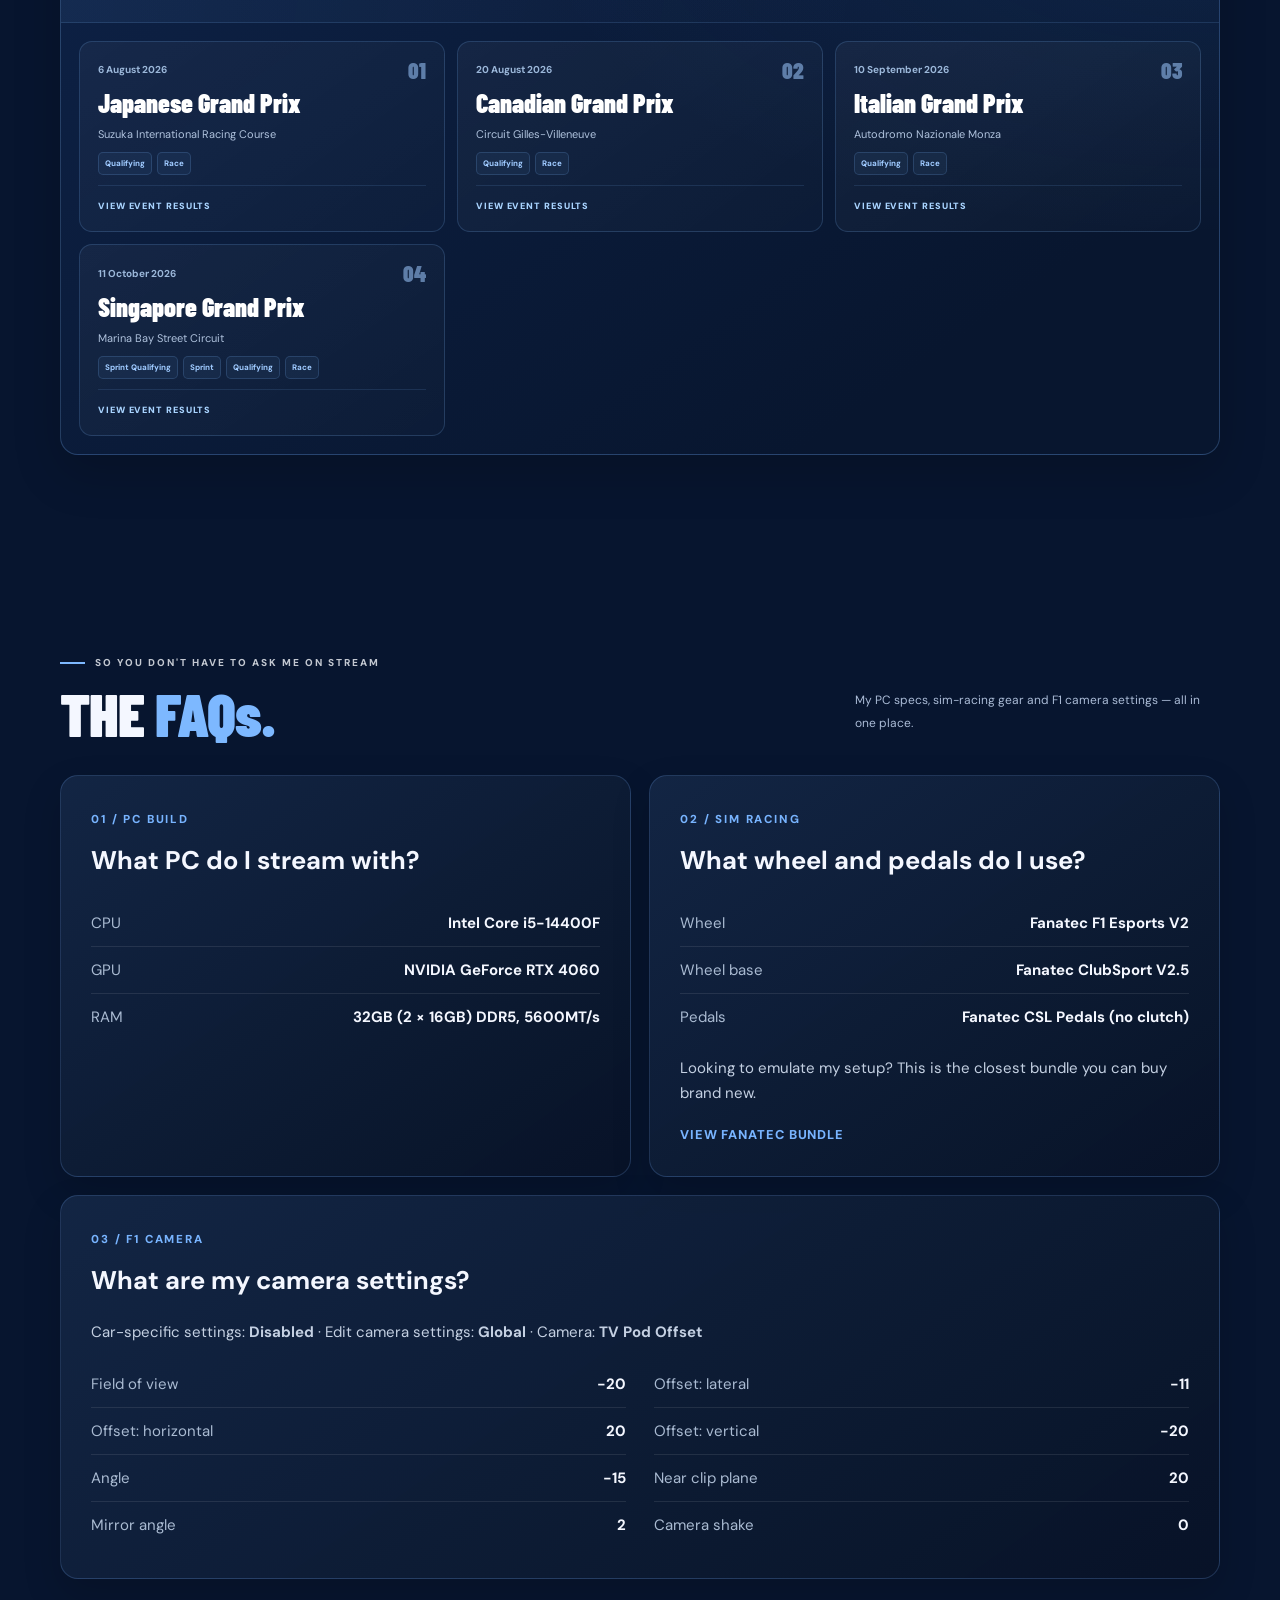
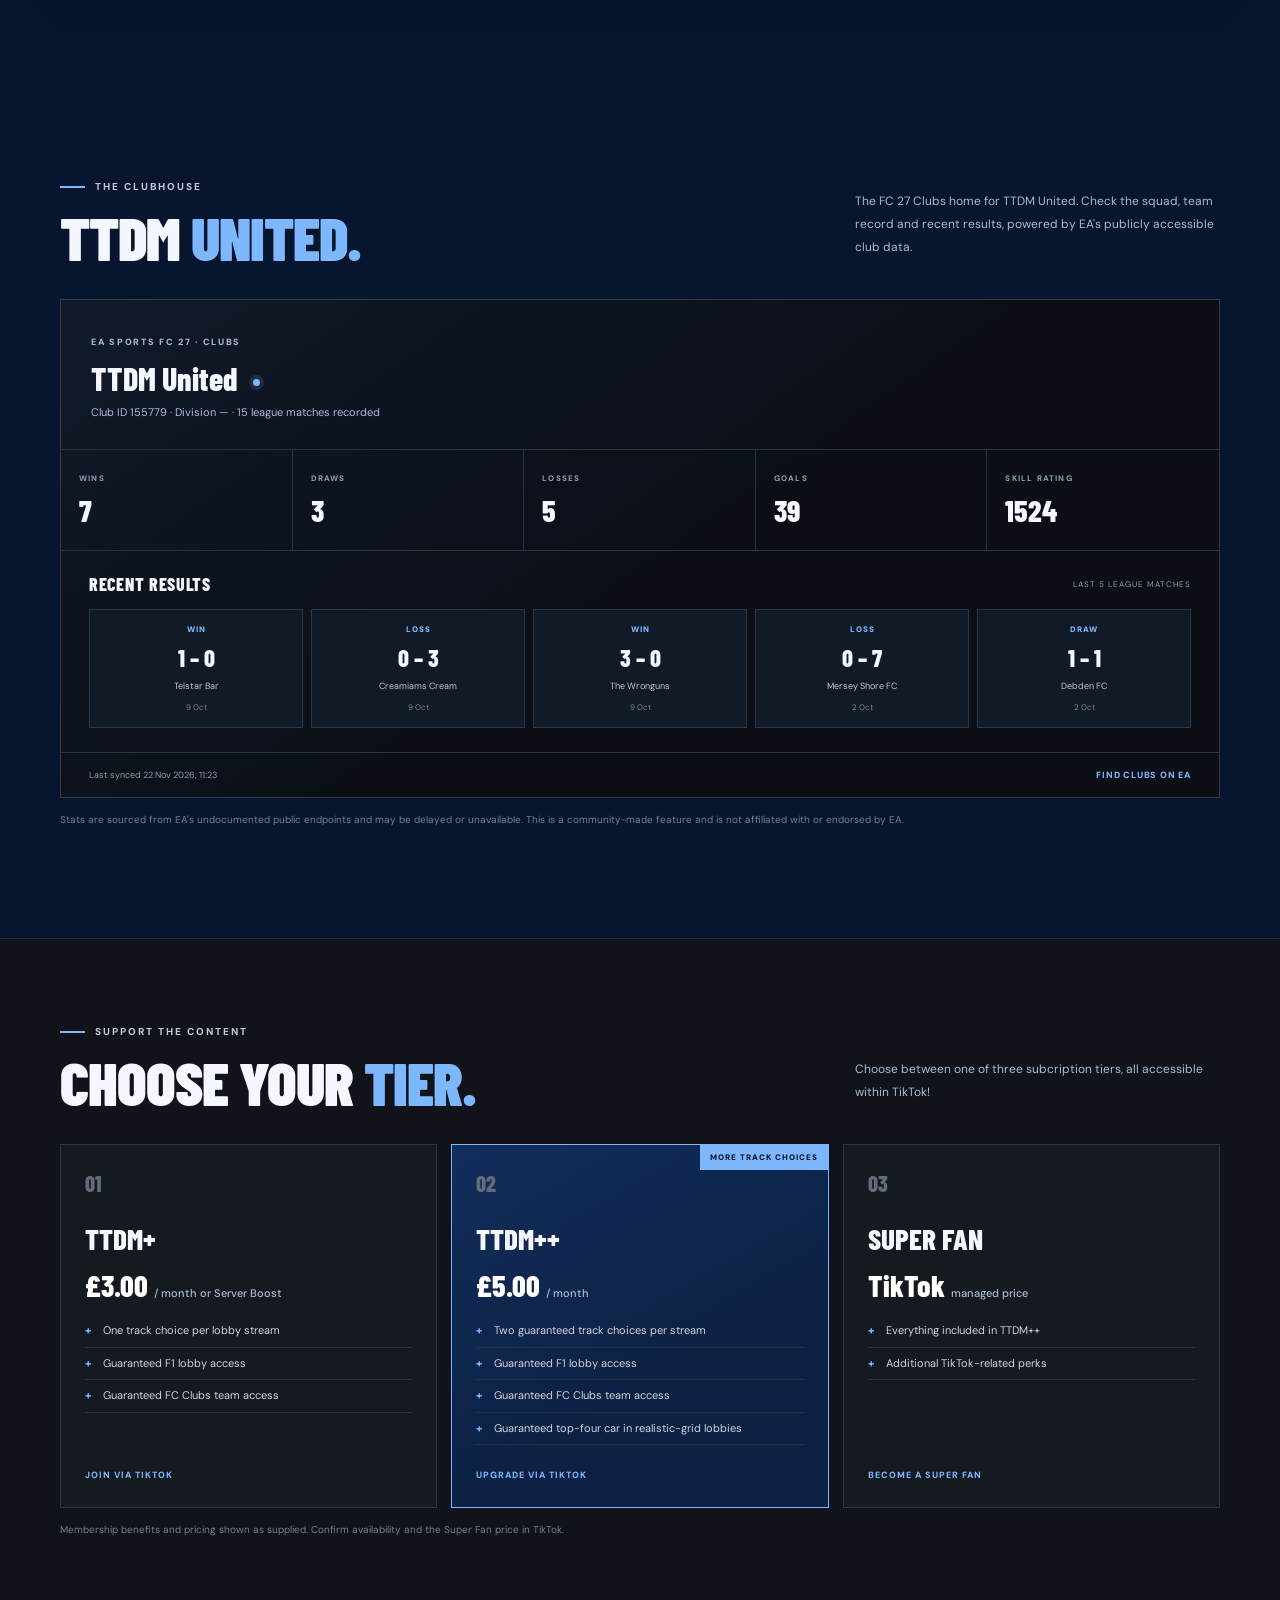
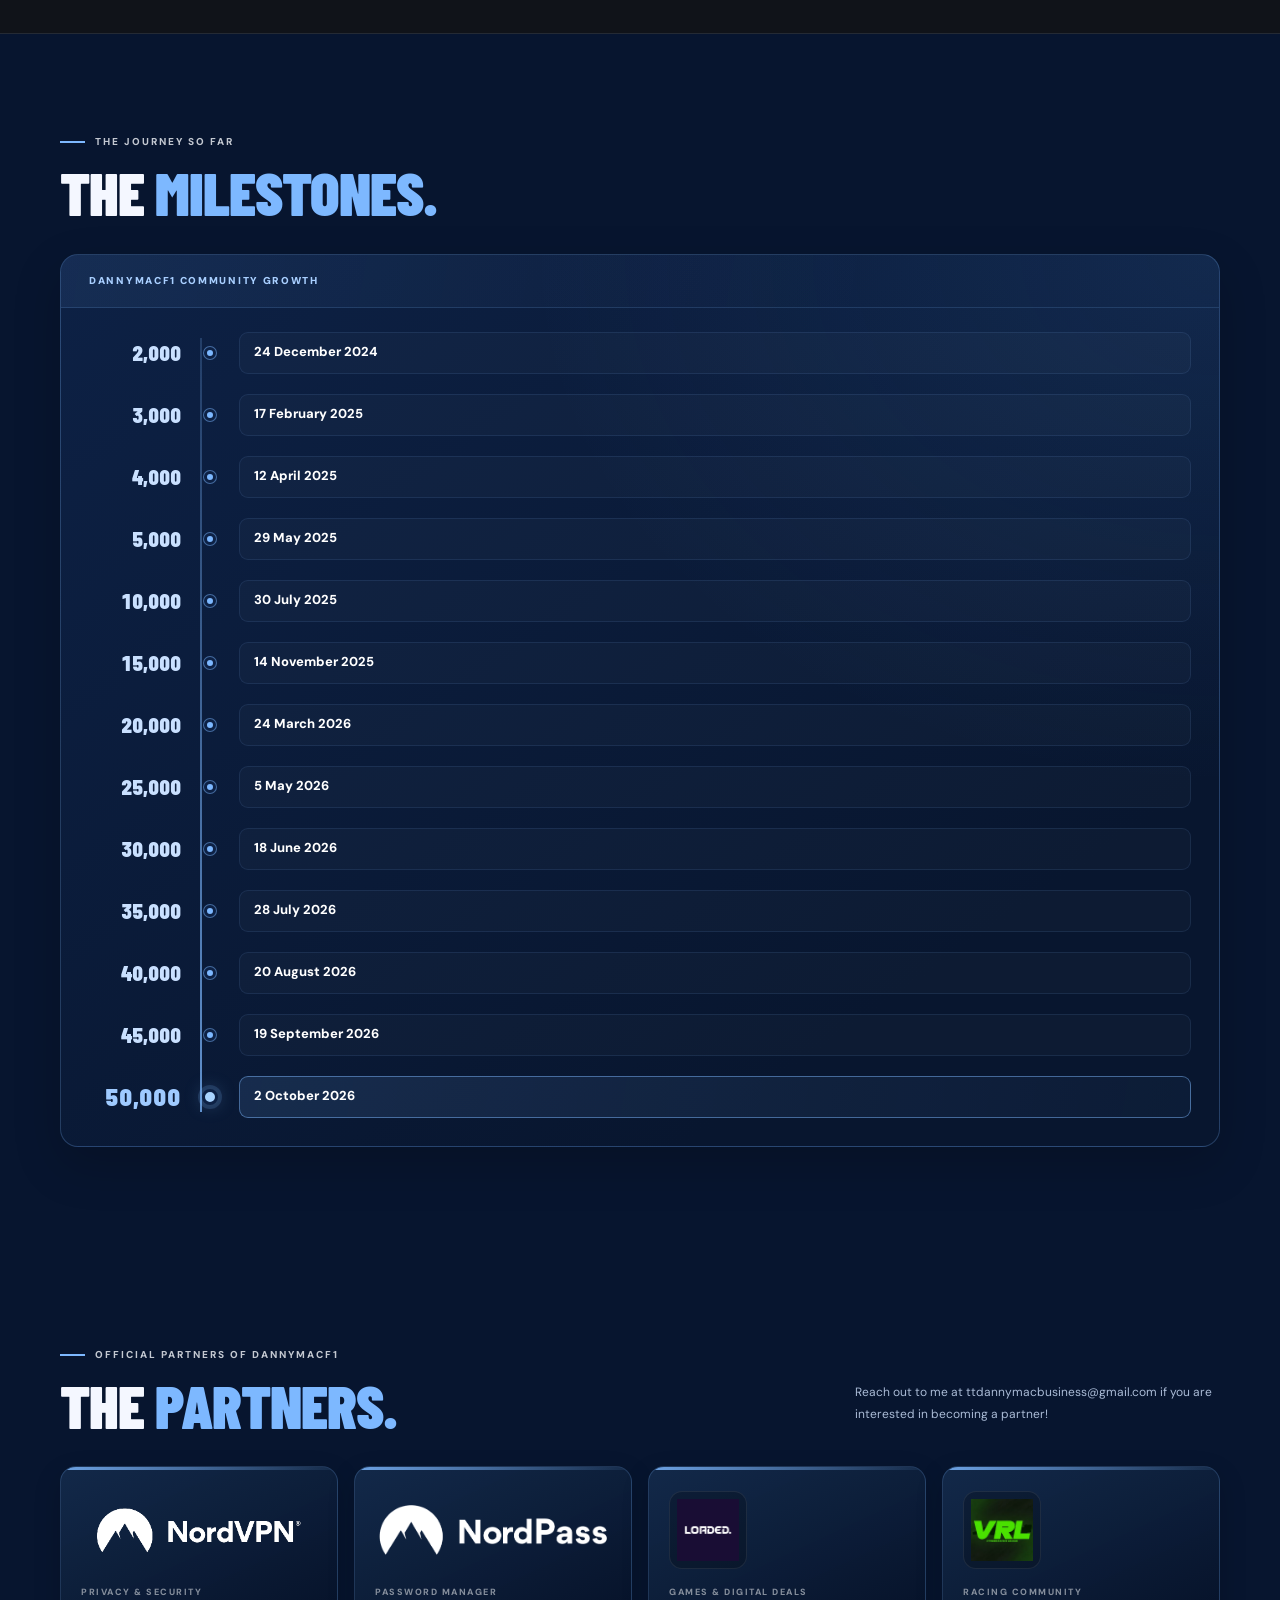
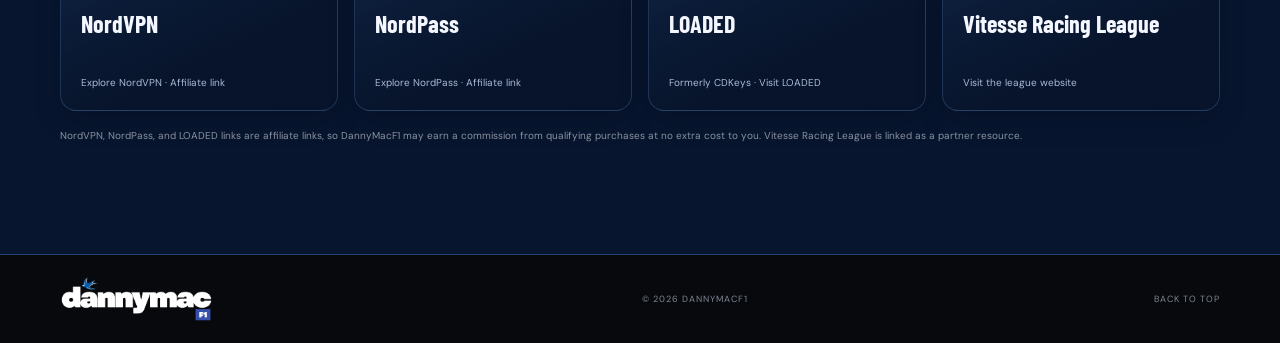
==== commit 5e783a70: "Add Max Lorrai to Penrose Cup roster" ====
--- a/index.html
+++ b/index.html
@@ -225,9 +225,9 @@
        <span class="penrose-kicker">OUR ROSTER</span>
        <h3>THE TEAM.</h3>
       </div>
-      <span class="penrose-roster-count">6 DRIVERS · 4 RACE EACH EVENT</span>
-     </div>
-     <p class="penrose-roster-note">Select a driver to open their profile. The competition format specifies four drivers per team at each event, from this six-driver roster.</p>
+      <span class="penrose-roster-count">7 DRIVERS · 4 RACE EACH EVENT</span>
+     </div>
+     <p class="penrose-roster-note">Select a driver to open their profile. The competition format specifies four drivers per team at each event, from this seven-driver roster.</p>
      <div class="penrose-driver-grid">
       <button type="button" class="penrose-driver" data-driver="DannyMacF1">
        <span class="penrose-driver-number">01</span><span class="penrose-driver-name">DannyMacF1</span>
@@ -246,6 +246,9 @@
       </button>
       <button type="button" class="penrose-driver" data-driver="Wdonn">
        <span class="penrose-driver-number">06</span><span class="penrose-driver-name">Wdonn</span>
+      </button>
+      <button type="button" class="penrose-driver" data-driver="[AERT] Max Lorrai">
+       <span class="penrose-driver-number">07</span><span class="penrose-driver-name">[AERT] Max Lorrai</span>
       </button>
      </div>
     </div>
--- a/styles.css
+++ b/styles.css
@@ -7865,3 +7865,19 @@
   letter-spacing: .7px;
   line-height: 1.4;
 }
+
+
+/* Five-column Penrose driver standings, including average classified finish. */
+@media (max-width: 640px) {
+  .penrose-standings-panel .penrose-standings-table thead th:first-child,
+  .penrose-standings-panel .penrose-standings-table tbody .penrose-standings-position { width: 9% !important; }
+  .penrose-standings-panel .penrose-standings-table thead th:nth-child(2) { width: 35% !important; }
+  .penrose-standings-panel .penrose-standings-table thead th:nth-child(3) { width: 12% !important; }
+  .penrose-standings-panel .penrose-standings-table thead th:nth-child(4) { width: 21% !important; }
+  .penrose-standings-panel .penrose-standings-table thead th:nth-child(5) { width: 23% !important; }
+  .penrose-standings-panel .penrose-standings-table thead th,
+  .penrose-standings-panel .penrose-standings-table tbody td { padding-right: 3px !important; padding-left: 3px !important; }
+  .penrose-standings-panel .penrose-standings-table thead th { font-size: 7px !important; letter-spacing: .15px !important; }
+  .penrose-standings-panel .penrose-standings-table tbody td,
+  .penrose-standings-panel .penrose-standings-table tbody th { font-size: 9px !important; }
+}
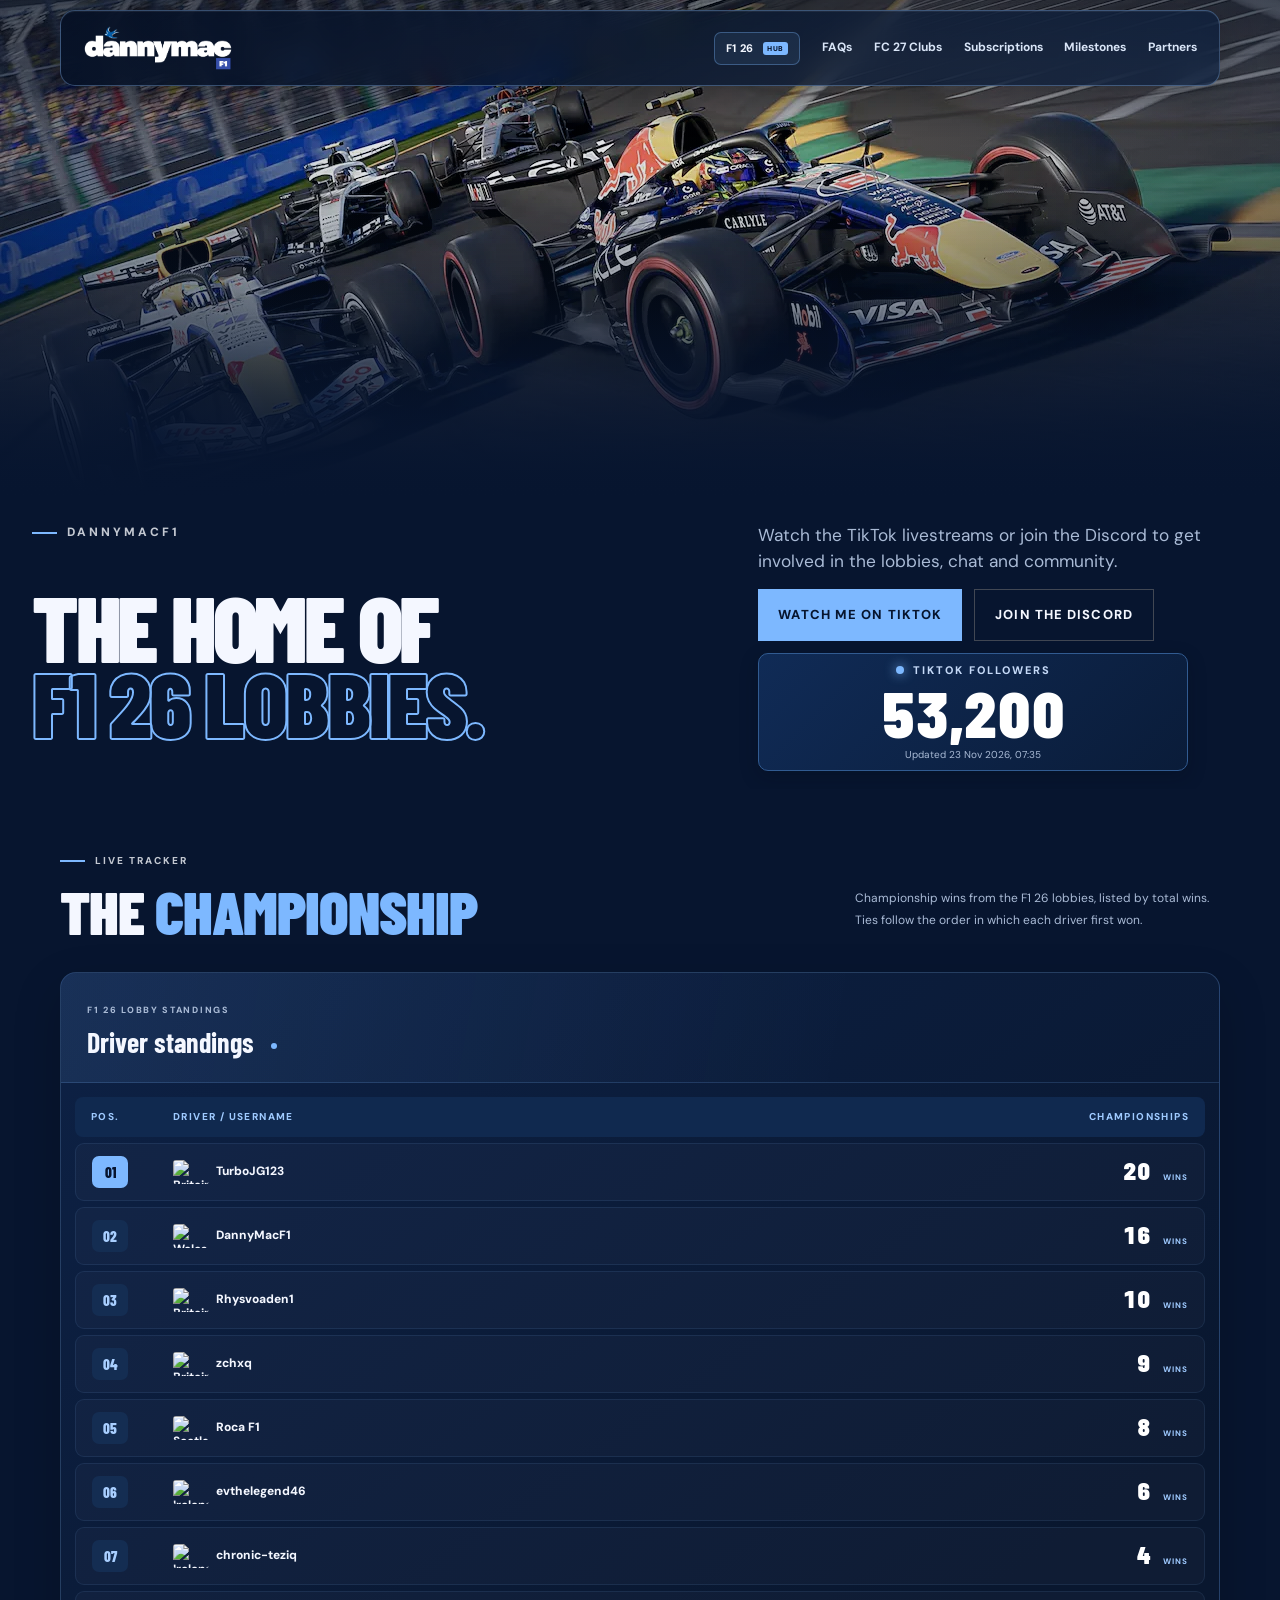
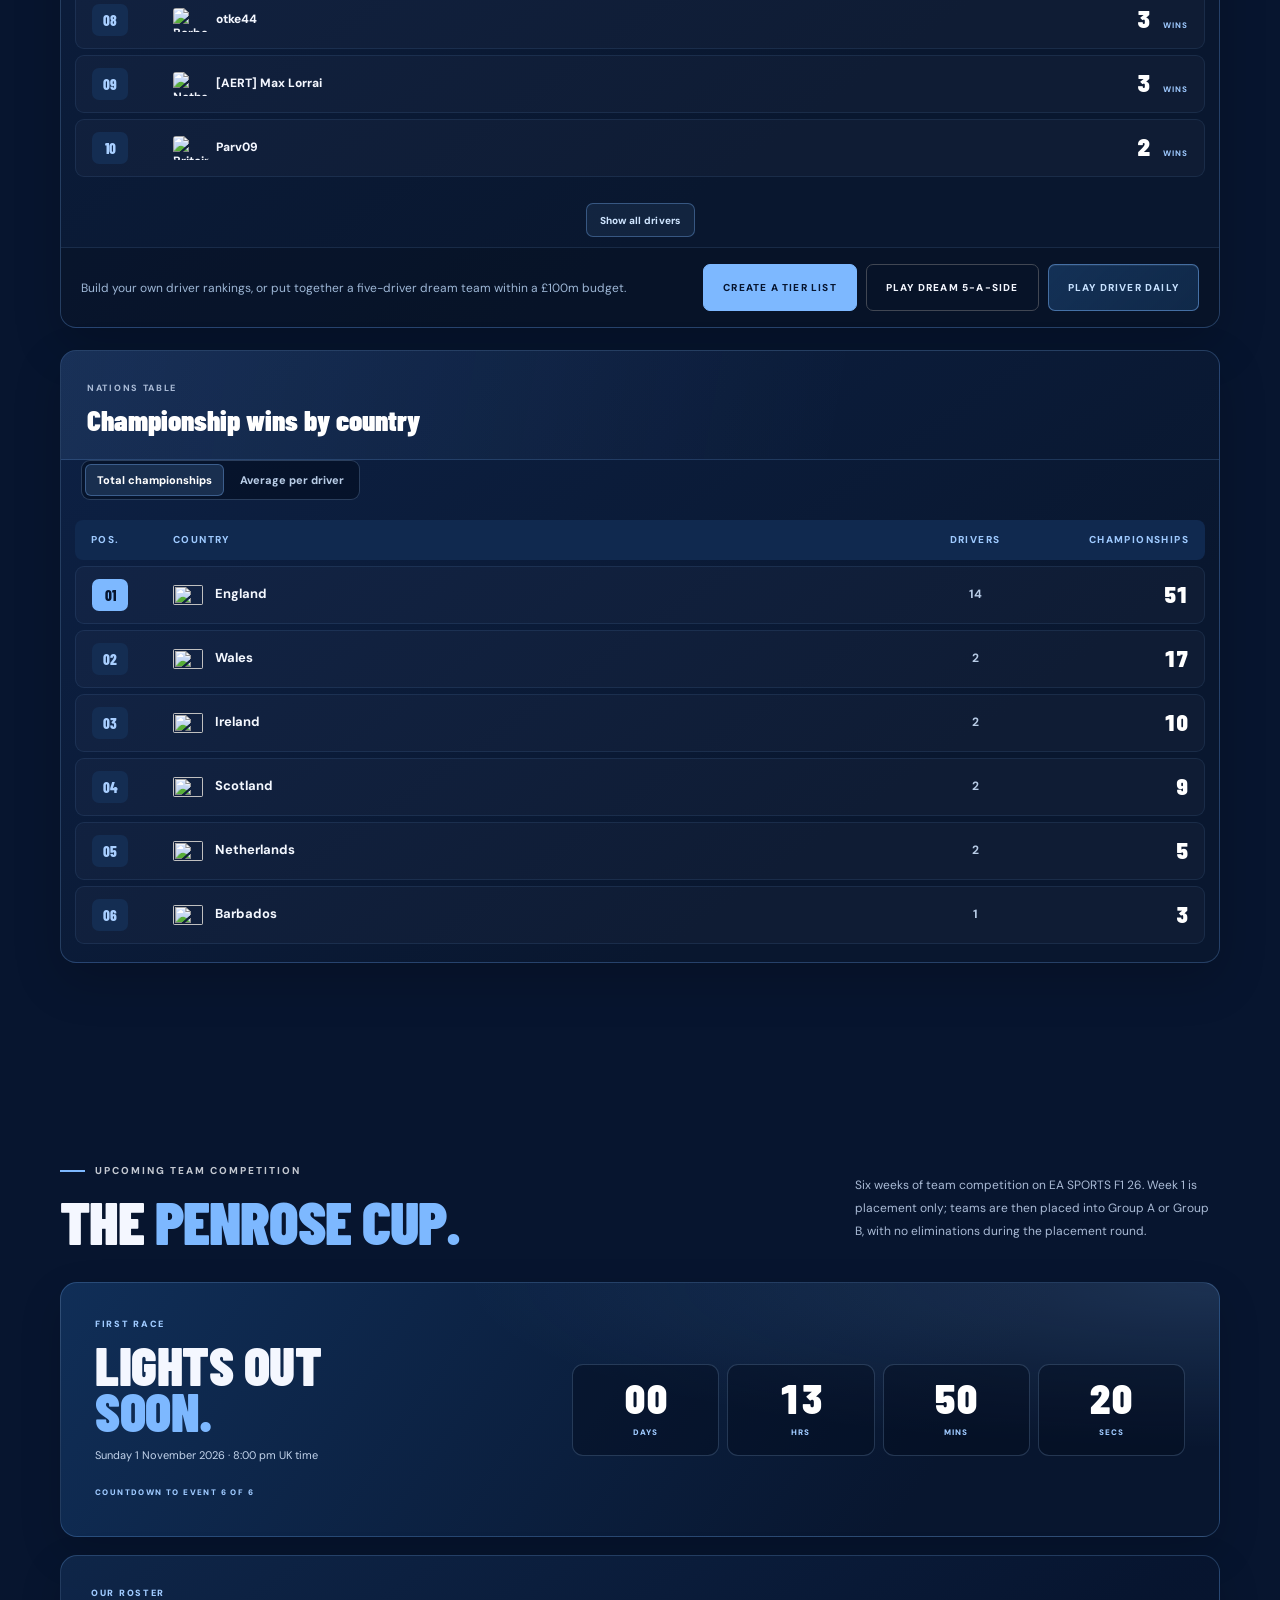
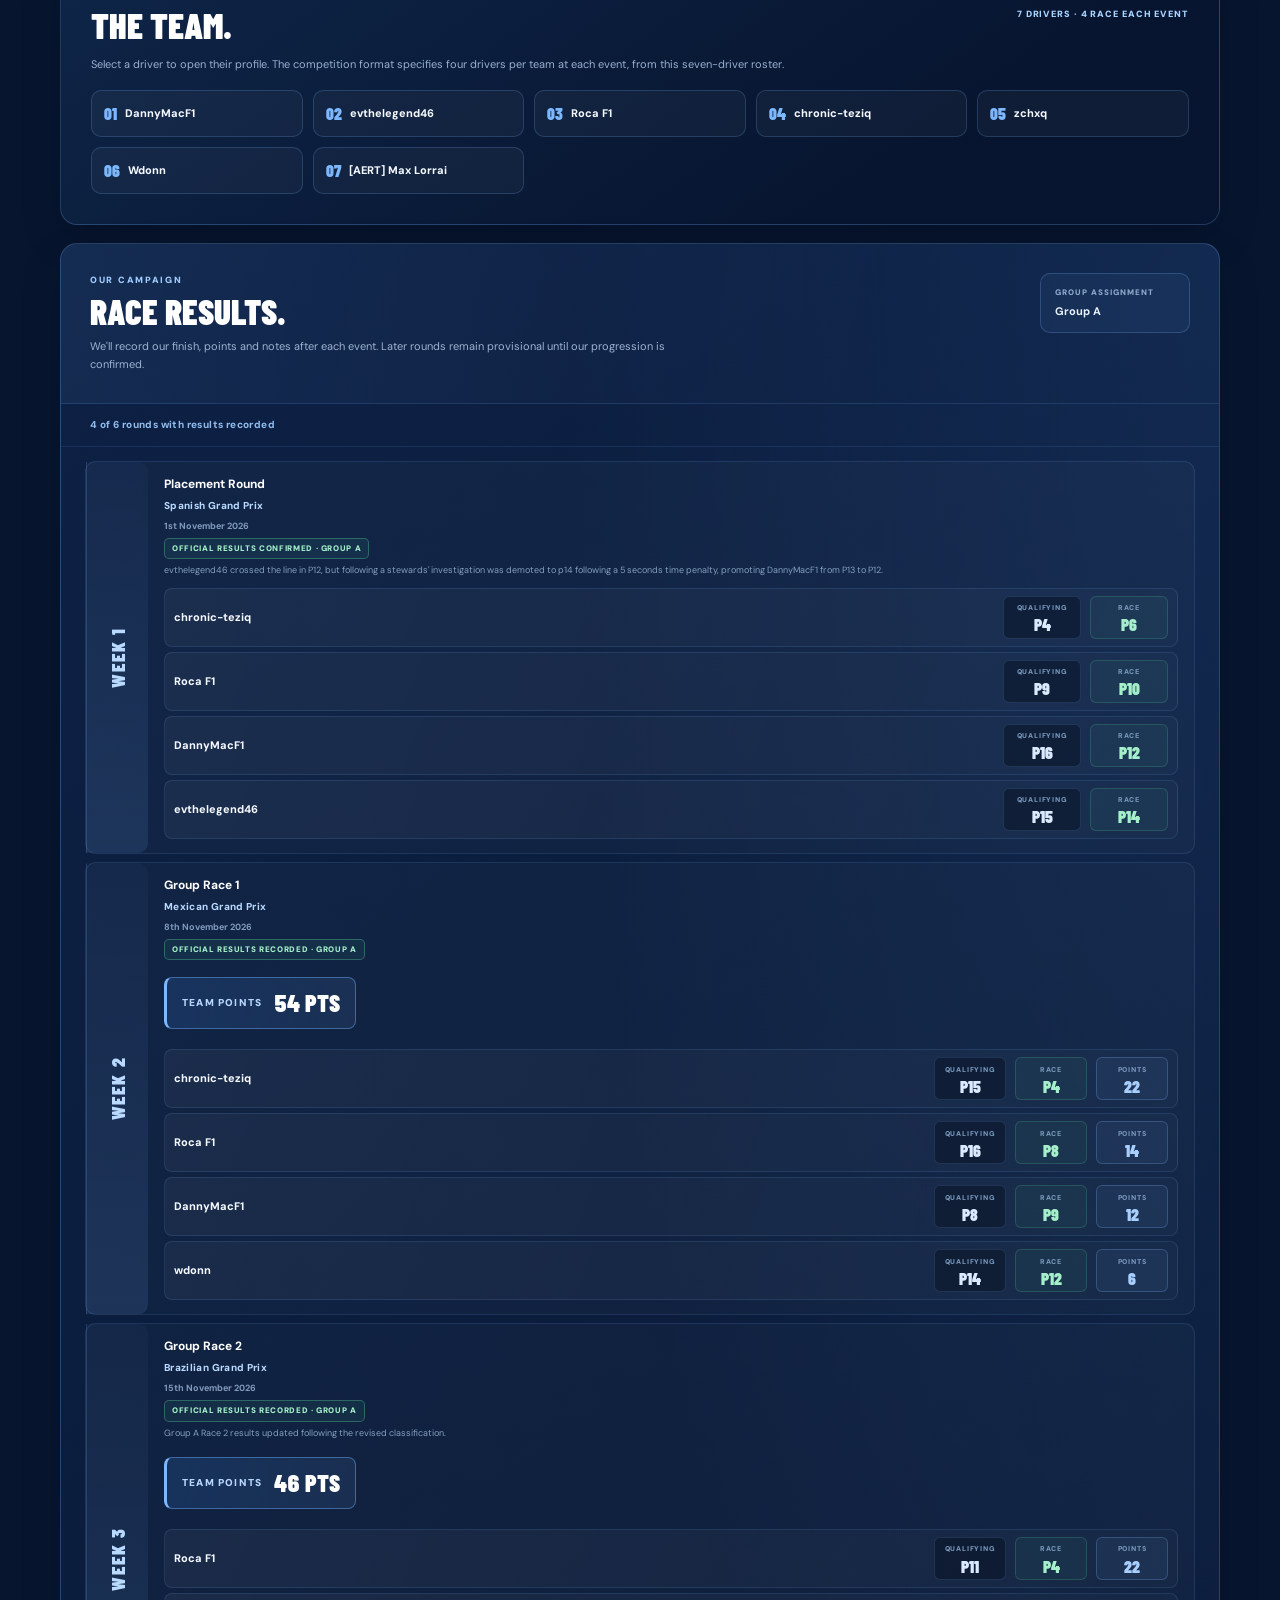
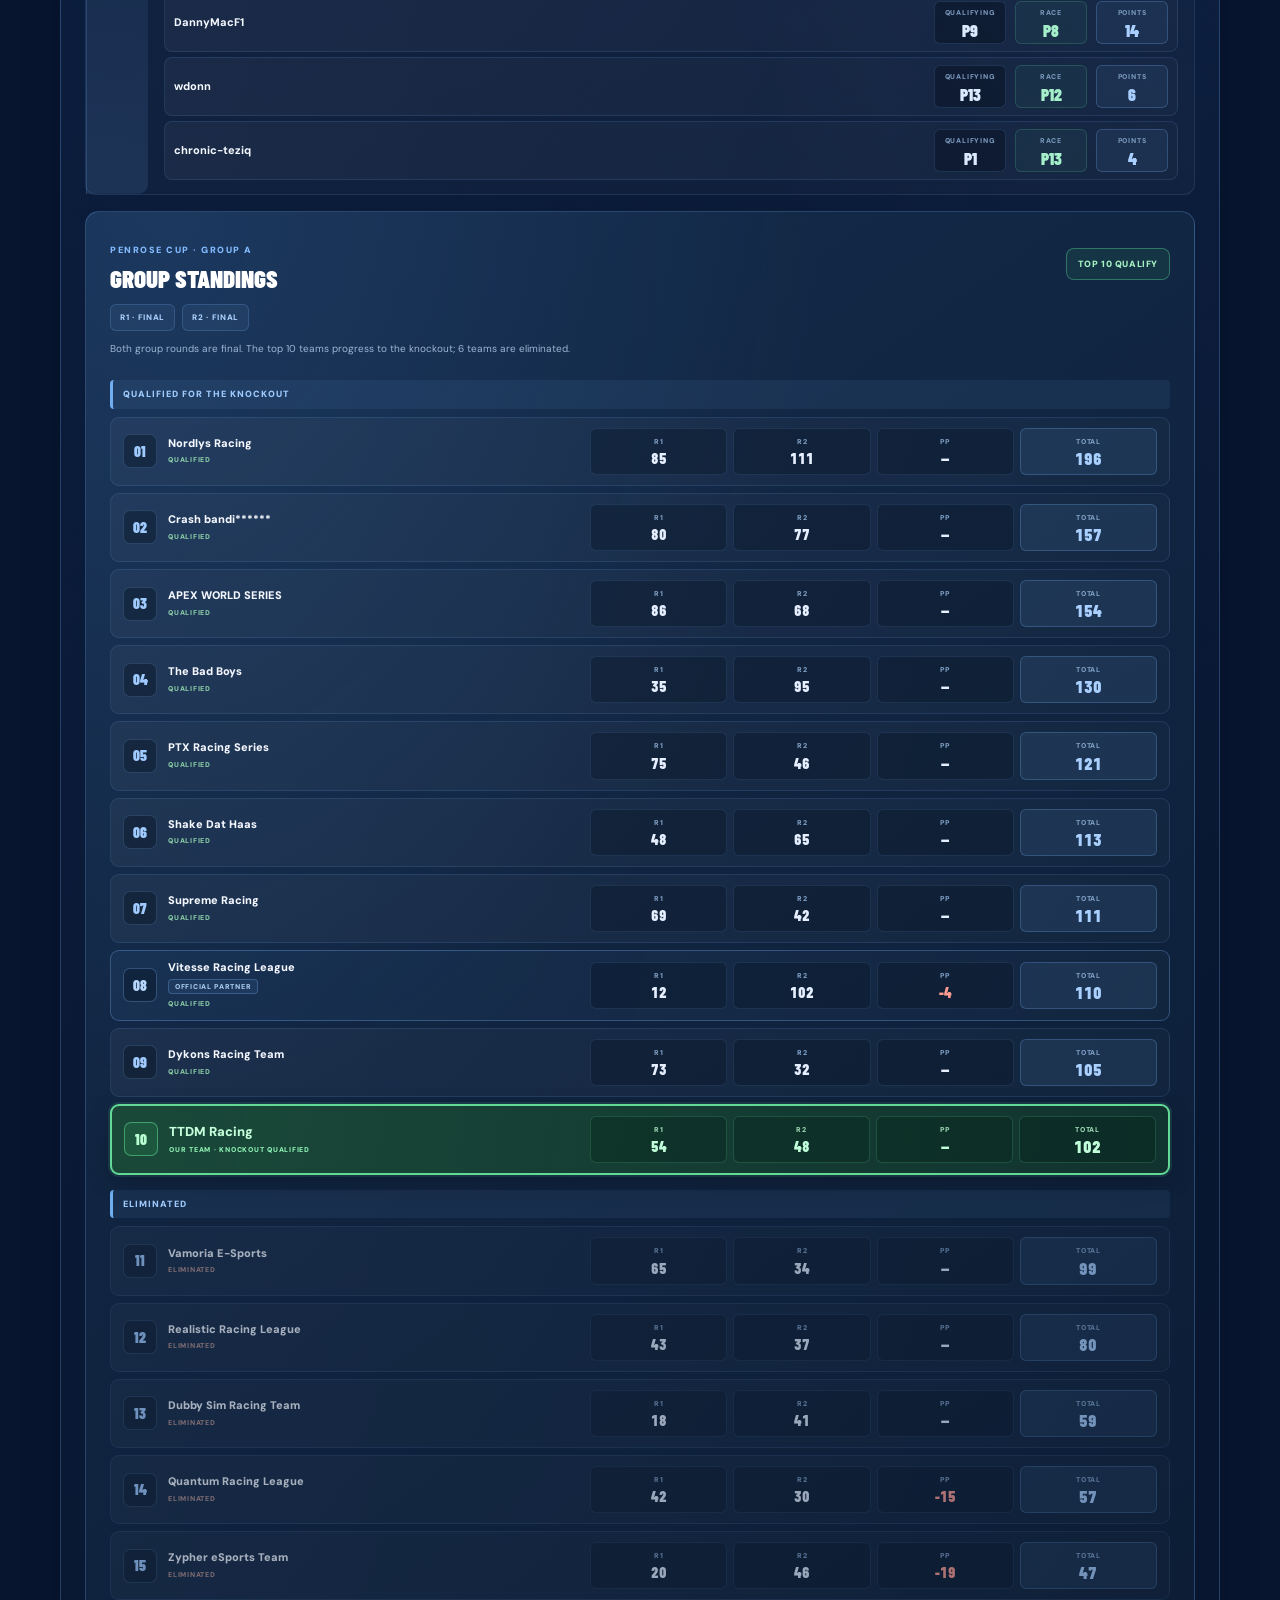
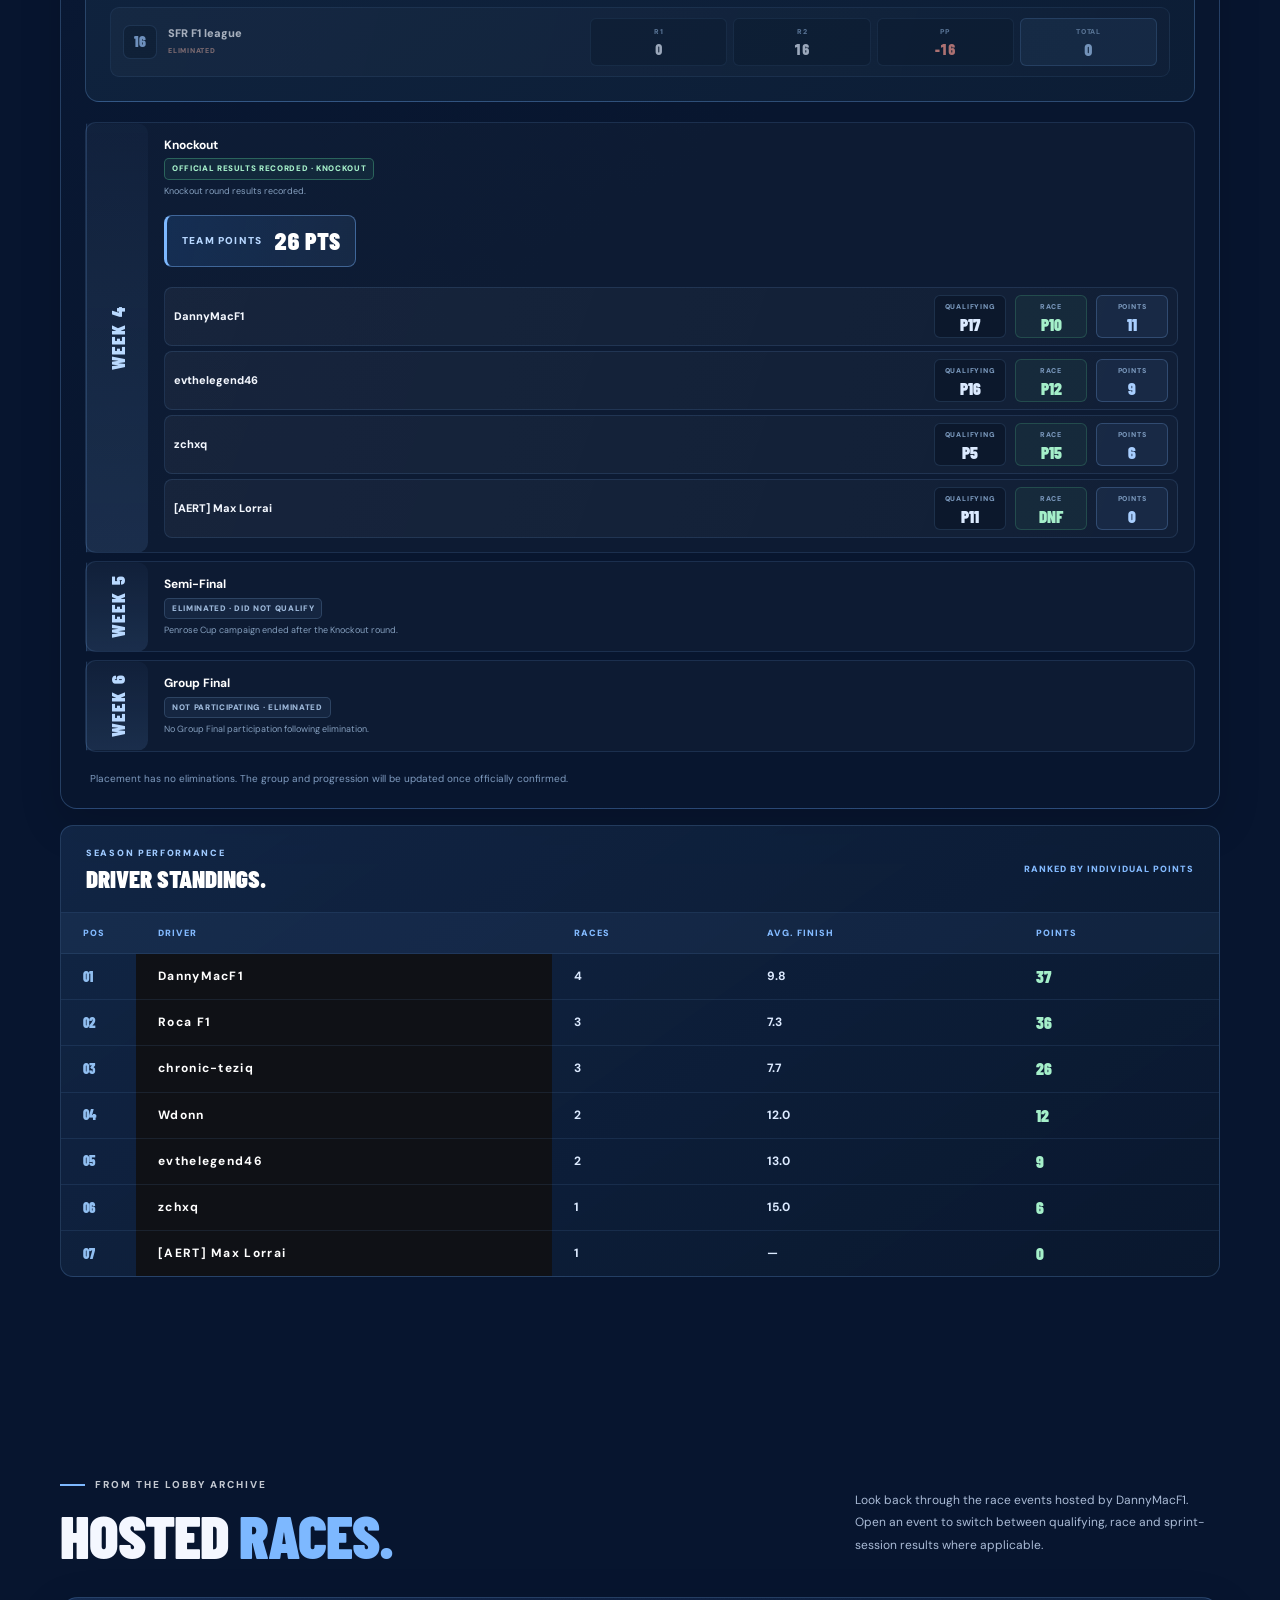
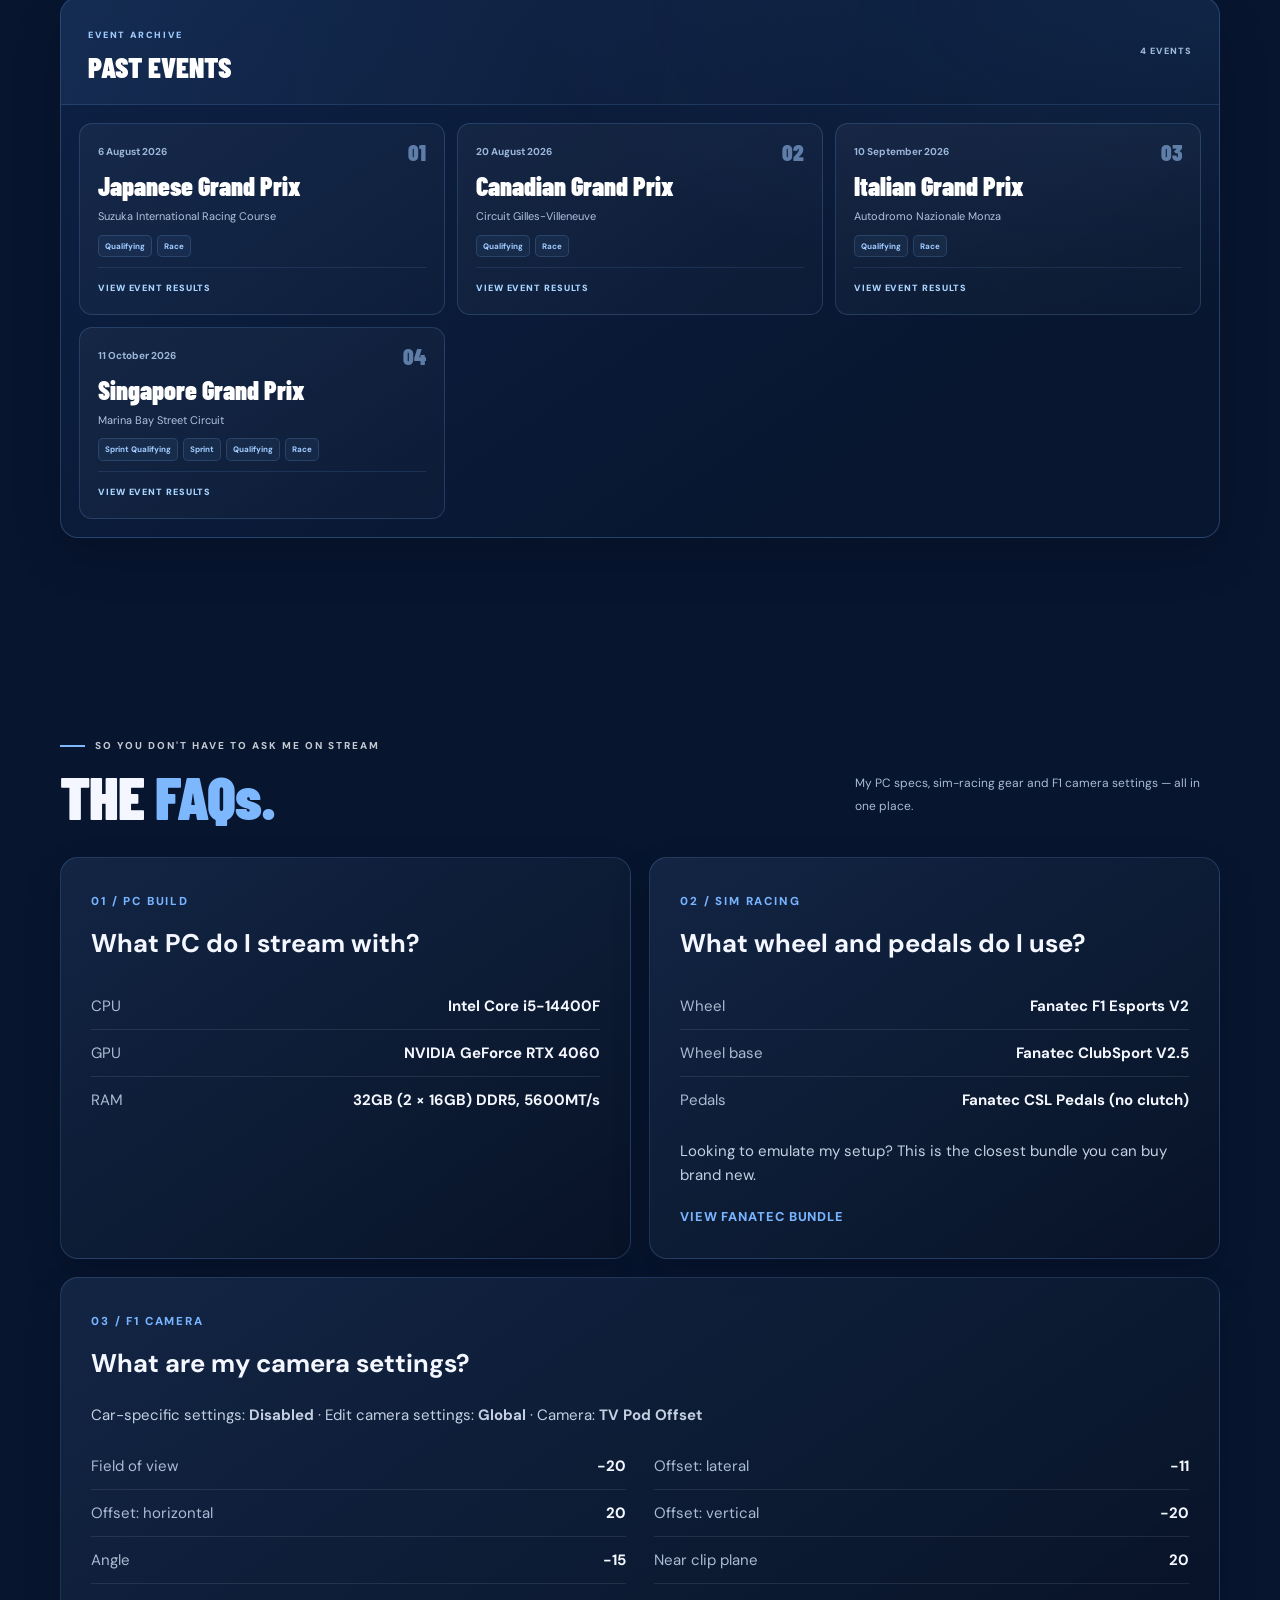
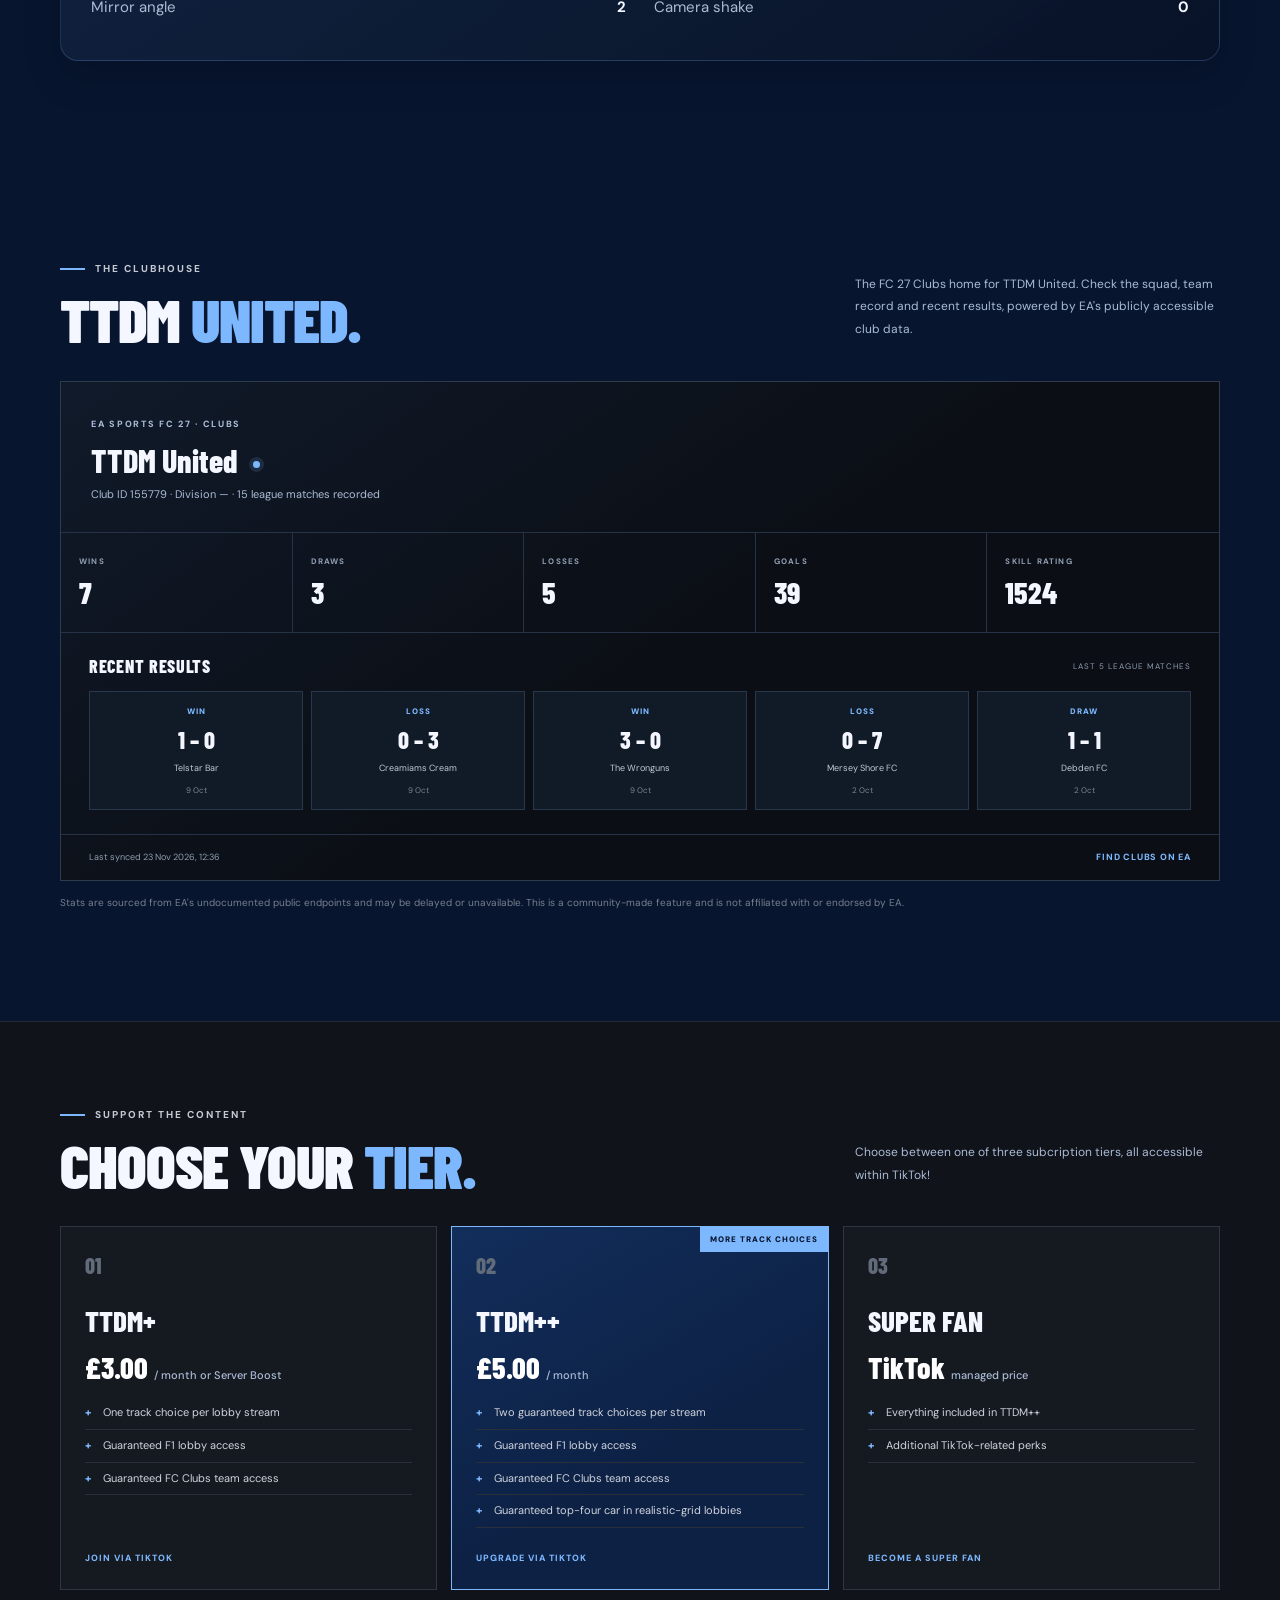
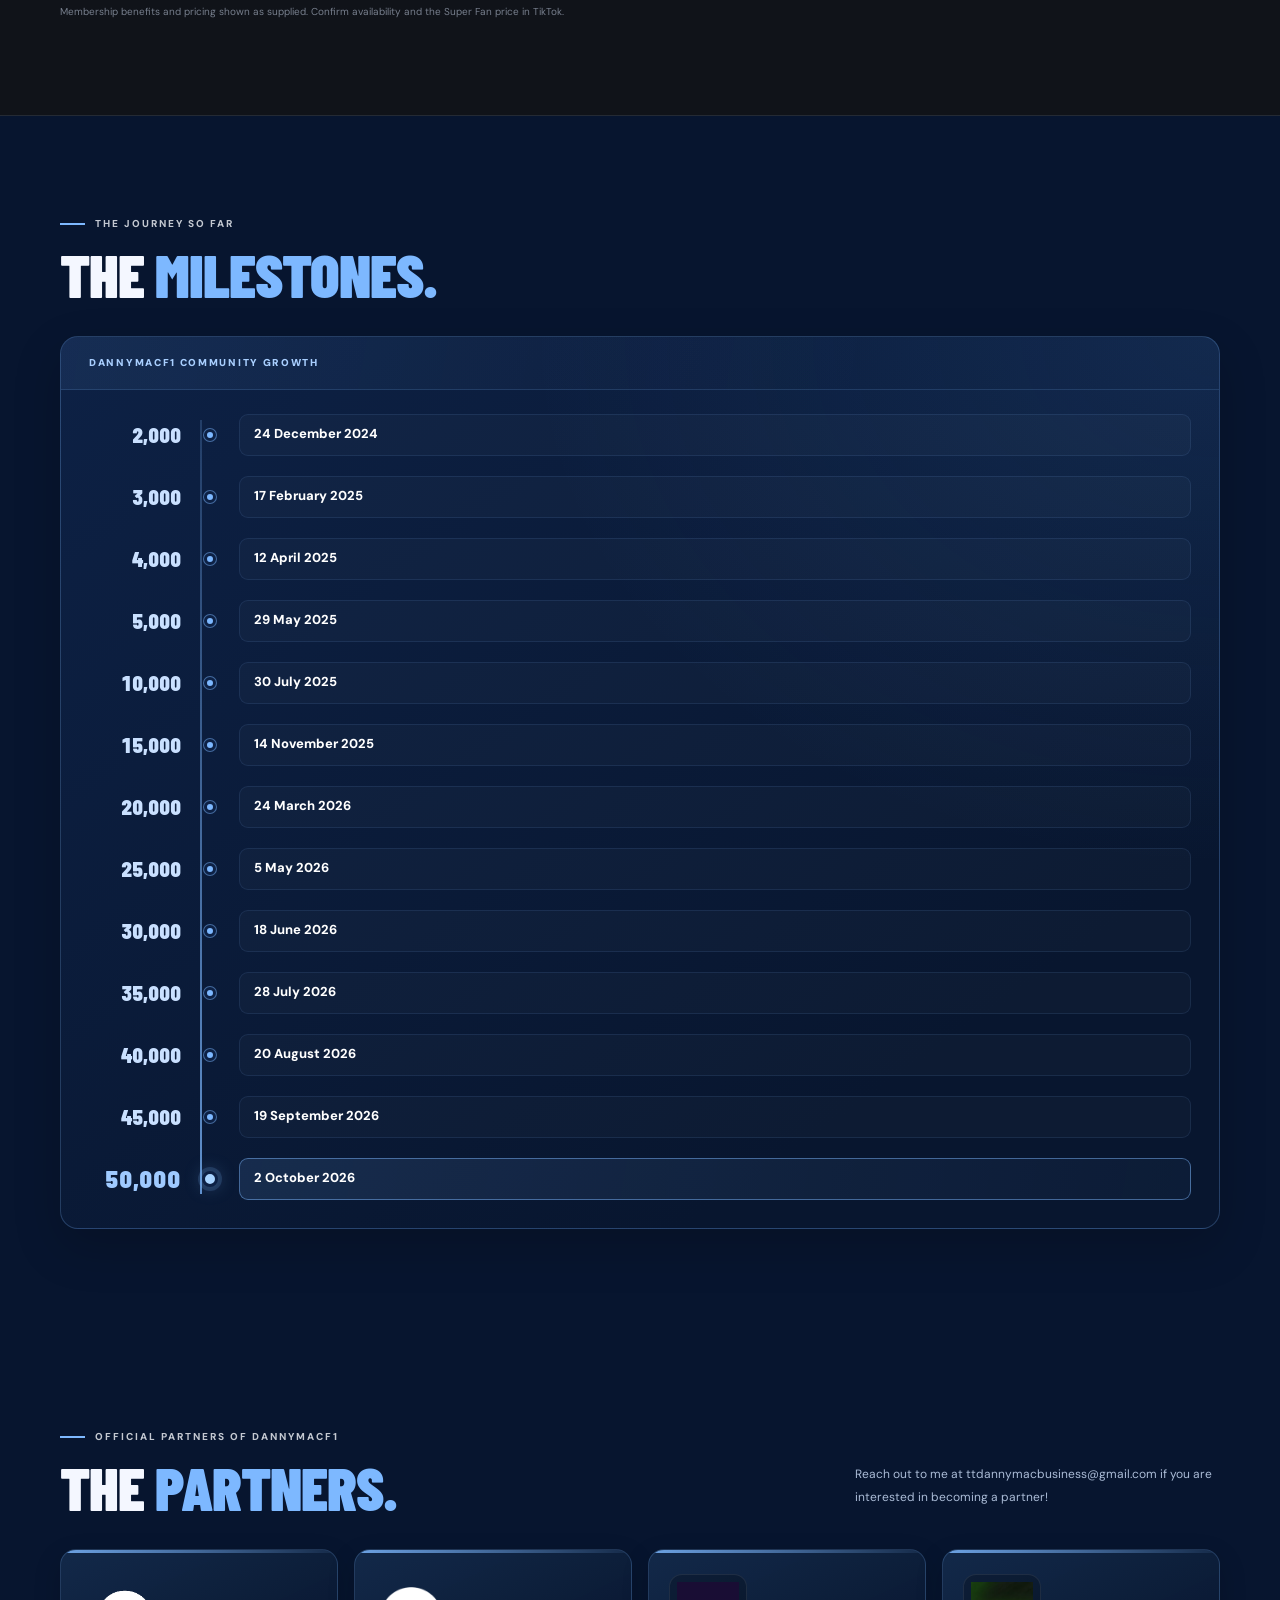
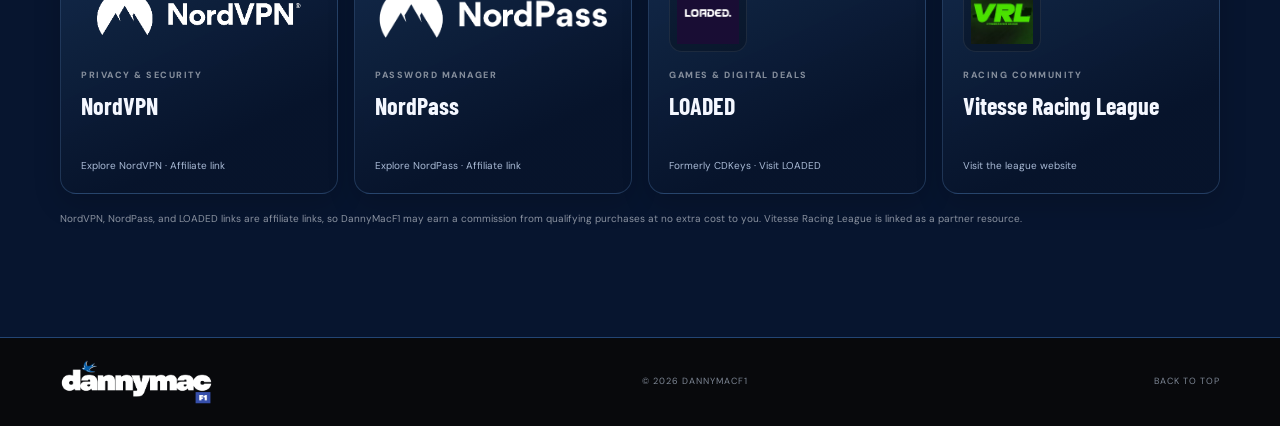
==== commit f9b09910: "Replace driver profile details with Penrose results" ====
--- a/index.html
+++ b/index.html
@@ -791,24 +791,18 @@
       <span class="driver-profile-role-badge is-partner-owner" id="profilePartnerBadge" hidden>OFFICIAL PARTNER - VITESSE RACING LEAGUE</span>
      </div>
     </div>
-    <div class="driver-profile-trophy">
-     <div class="driver-profile-trophy-count">
-      <strong id="profileChampionshipCount">0</strong>
-      <span id="profileChampionshipLabel">CHAMPIONSHIP WINS</span>
-     </div>
-    </div>
-    <div class="driver-profile-penrose" id="profilePenroseCup" hidden>
-     <span class="driver-profile-penrose-kicker">PENROSE CUP</span>
-     <strong>REGISTERED TEAM DRIVER</strong>
-     <span>Part of the DannyMacF1 Penrose Cup roster</span>
-    </div>
-    <div class="driver-profile-details">
-     <div class="driver-profile-detail"><span>GAMING PLATFORM</span><strong id="profilePlatform">Not added yet</strong></div>
-     <div class="driver-profile-detail"><span>FAVOURITE F1 TEAM</span><strong id="profileF1Team">Not added yet</strong></div>
-     <div class="driver-profile-detail"><span>FAVOURITE F1 DRIVER</span><strong id="profileF1Driver">Not added yet</strong></div>
-     <div class="driver-profile-detail"><span>FAVOURITE FOOTBALL TEAM</span><strong id="profileFootballTeam">Not added yet</strong></div>
-    </div>
-    <p class="driver-profile-note">Profile details will be added when the driver provides them.</p>
+    <section class="profile-penrose-results" id="profilePenroseResults" hidden>
+     <div class="profile-penrose-results-heading">
+      <span>PENROSE CUP · DRIVER RECORD</span>
+      <small>QUALIFYING & FINISH POSITIONS</small>
+     </div>
+     <div class="profile-penrose-result-head"><span>ROUND</span><span>QUALI</span><span>FINISH</span></div>
+     <div class="profile-penrose-result-rows" id="profilePenroseResultRows"></div>
+     <div class="profile-penrose-summary">
+      <div><strong id="profilePenroseAverage">—</strong><span>AVERAGE FINISH</span></div>
+      <div><strong id="profilePenrosePoints">0</strong><span>TOTAL POINTS</span></div>
+     </div>
+    </section>
    </section>
   </div>
   <!-- Country profile overlay: totals and driver breakdown for each nation. -->
